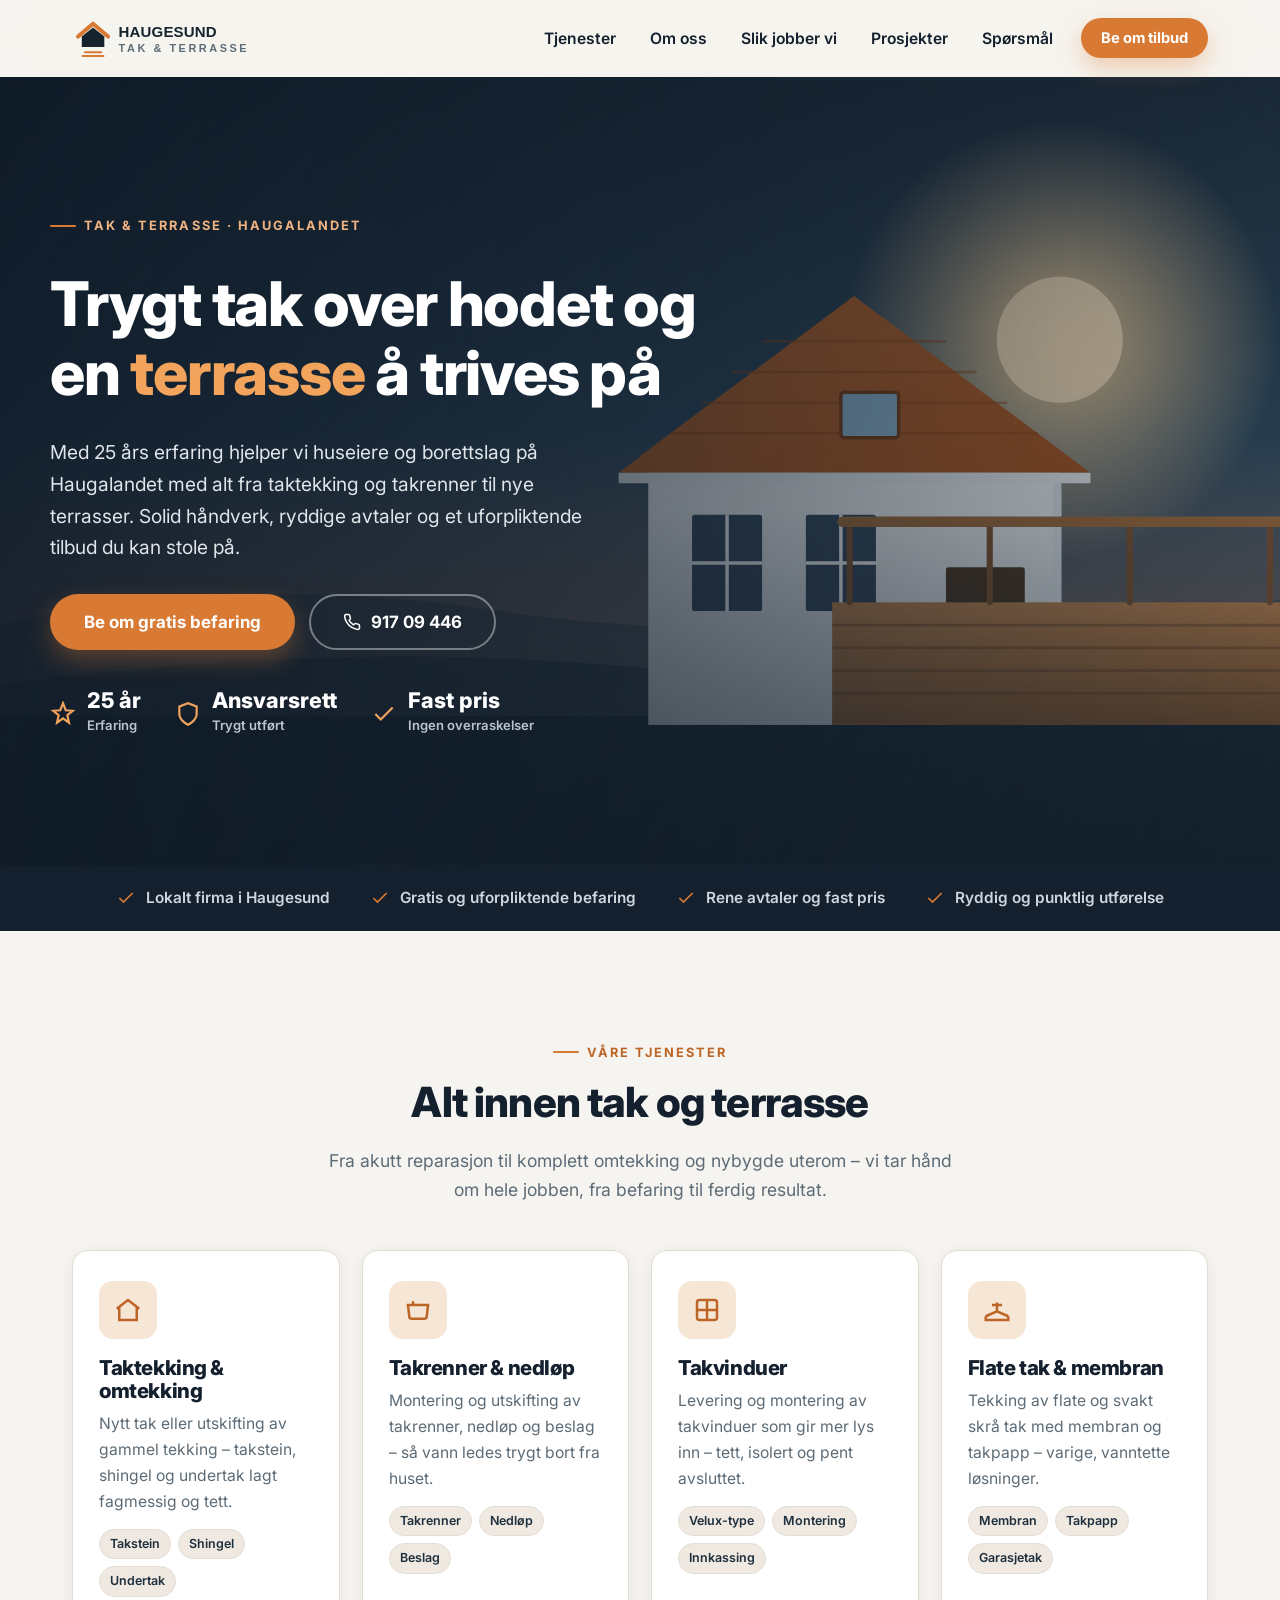
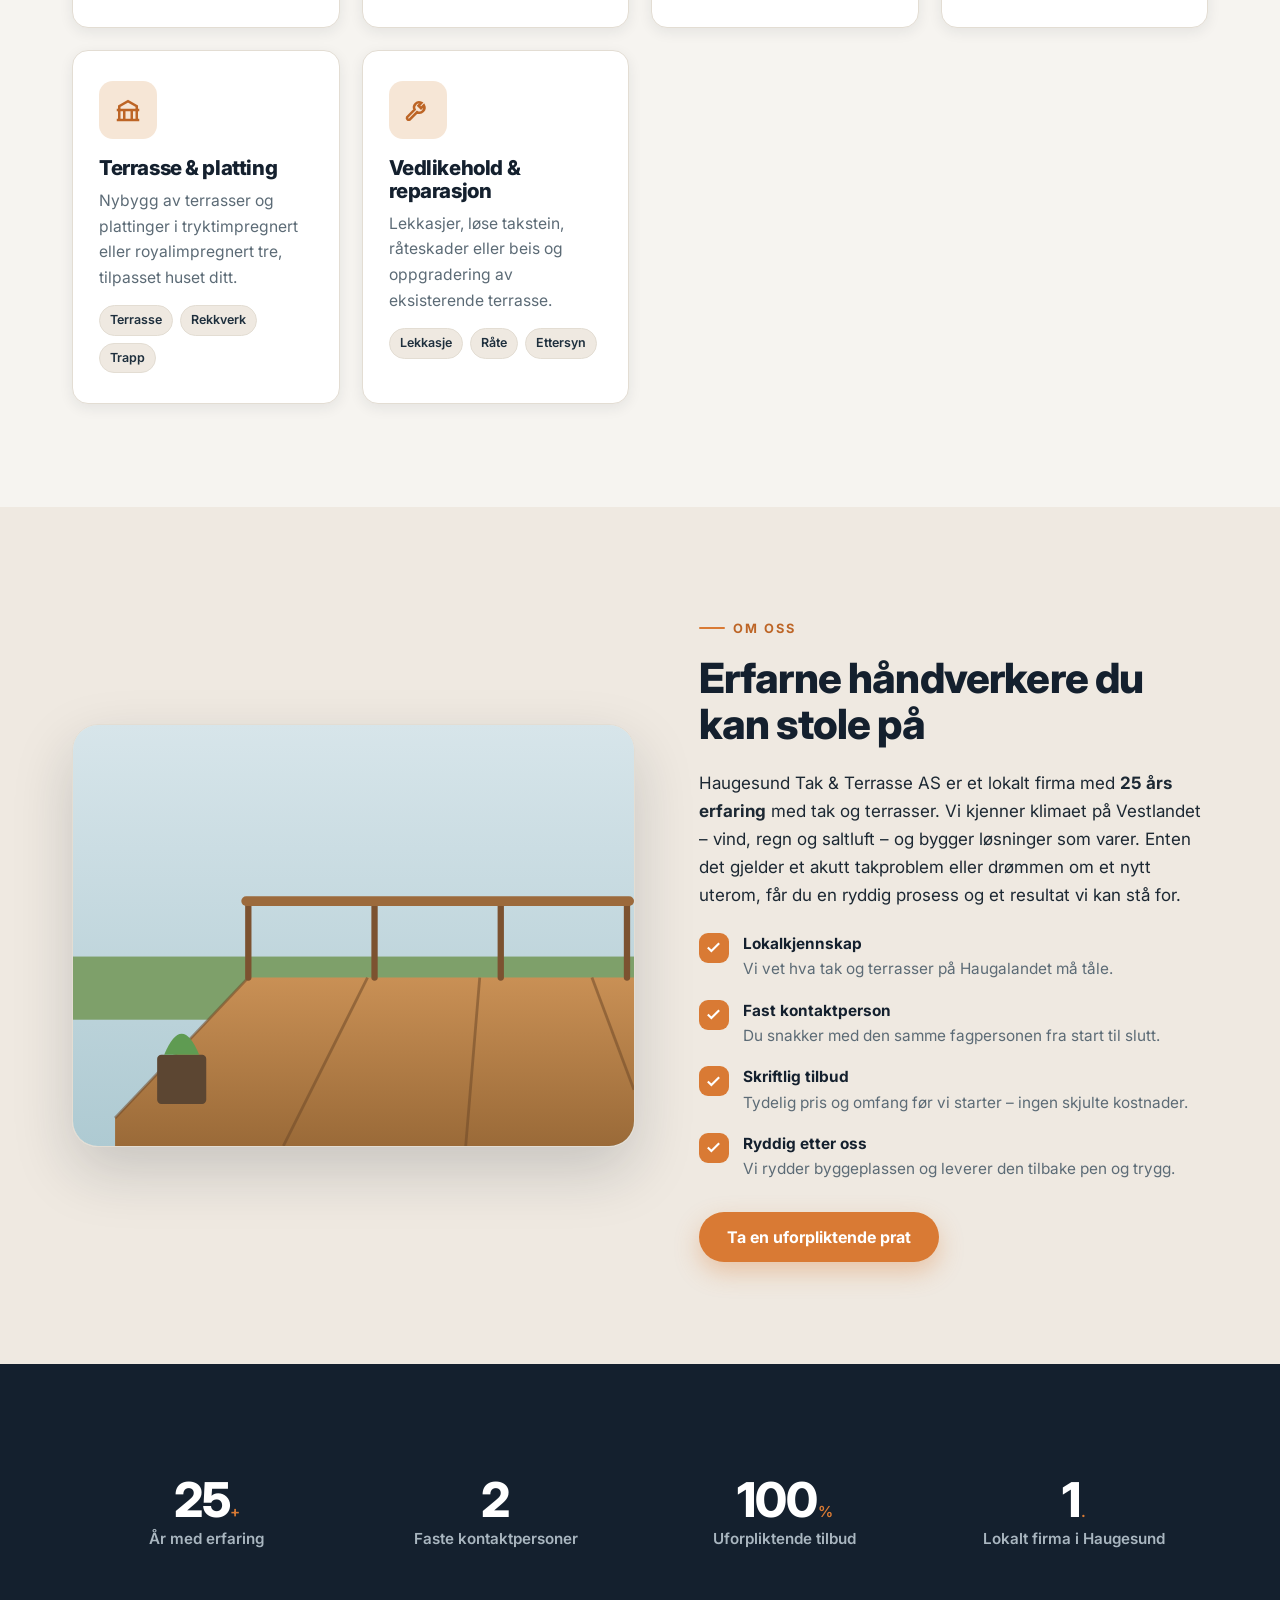
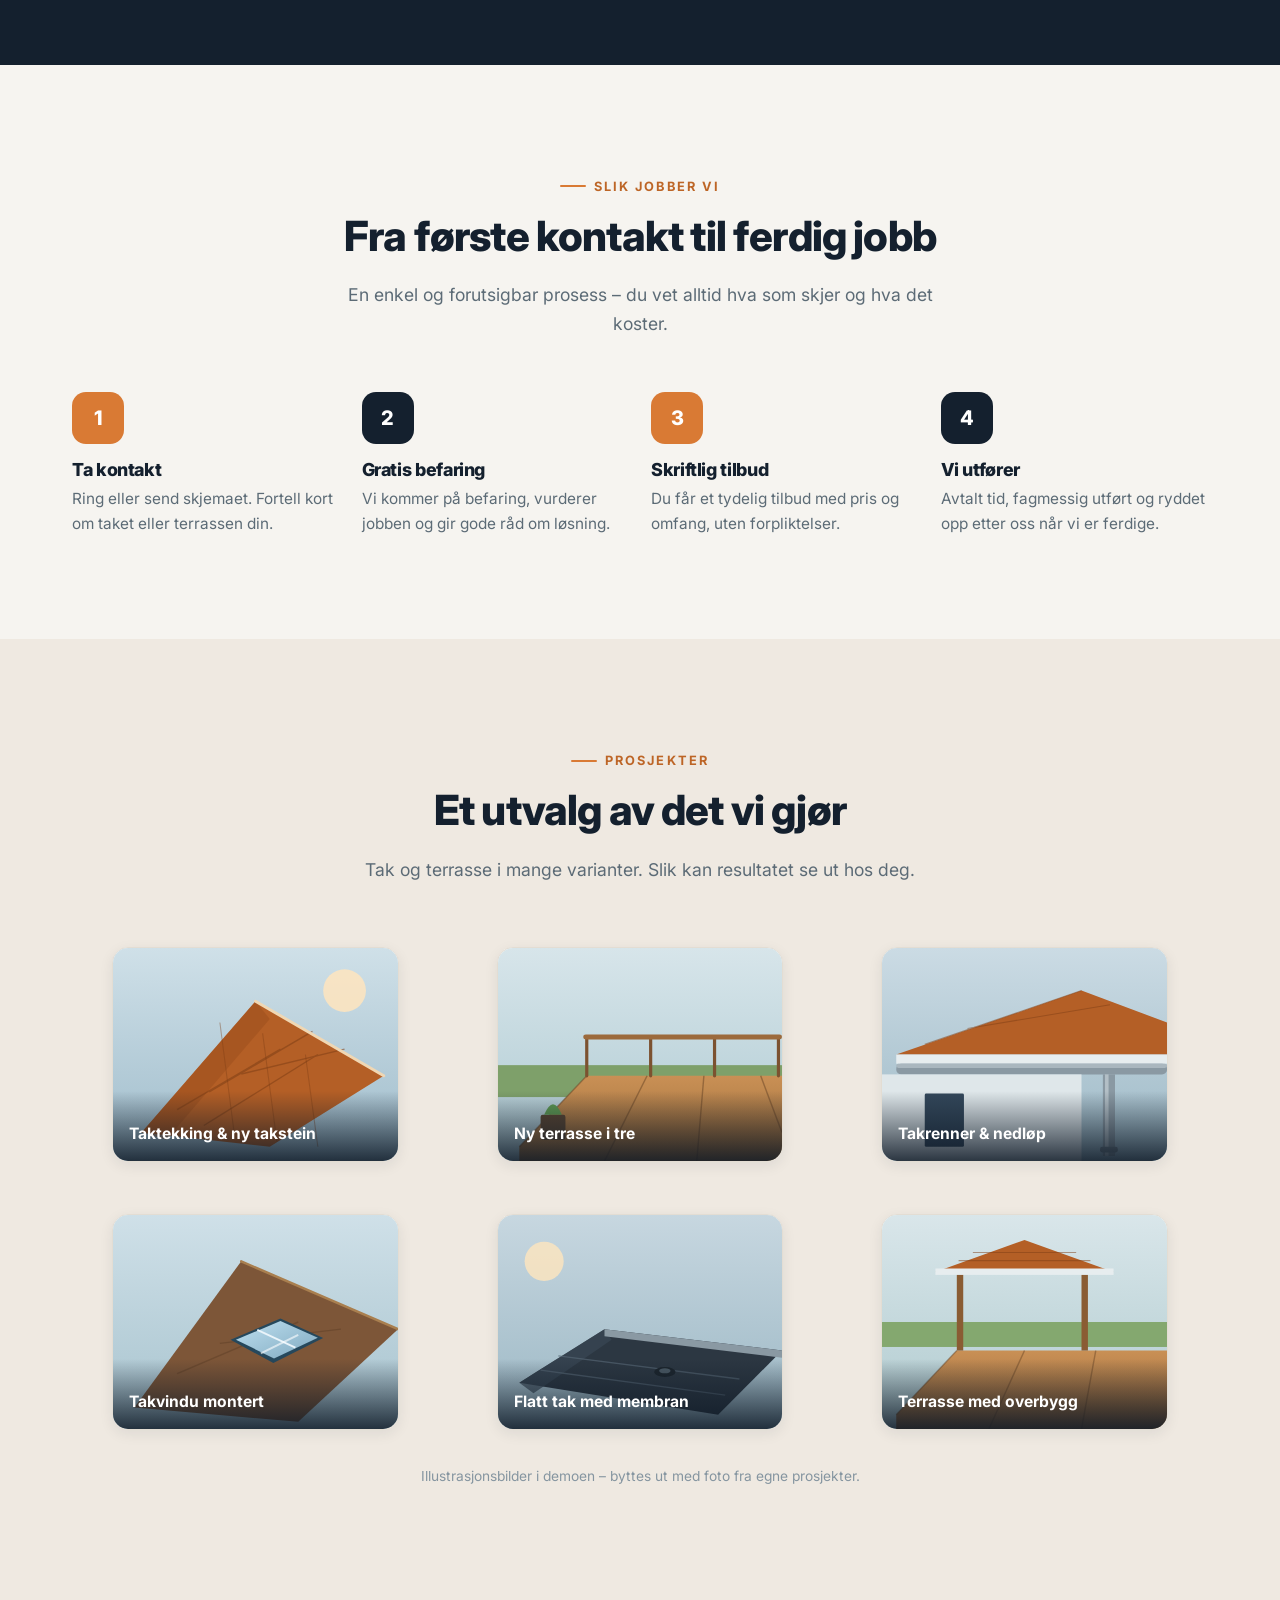
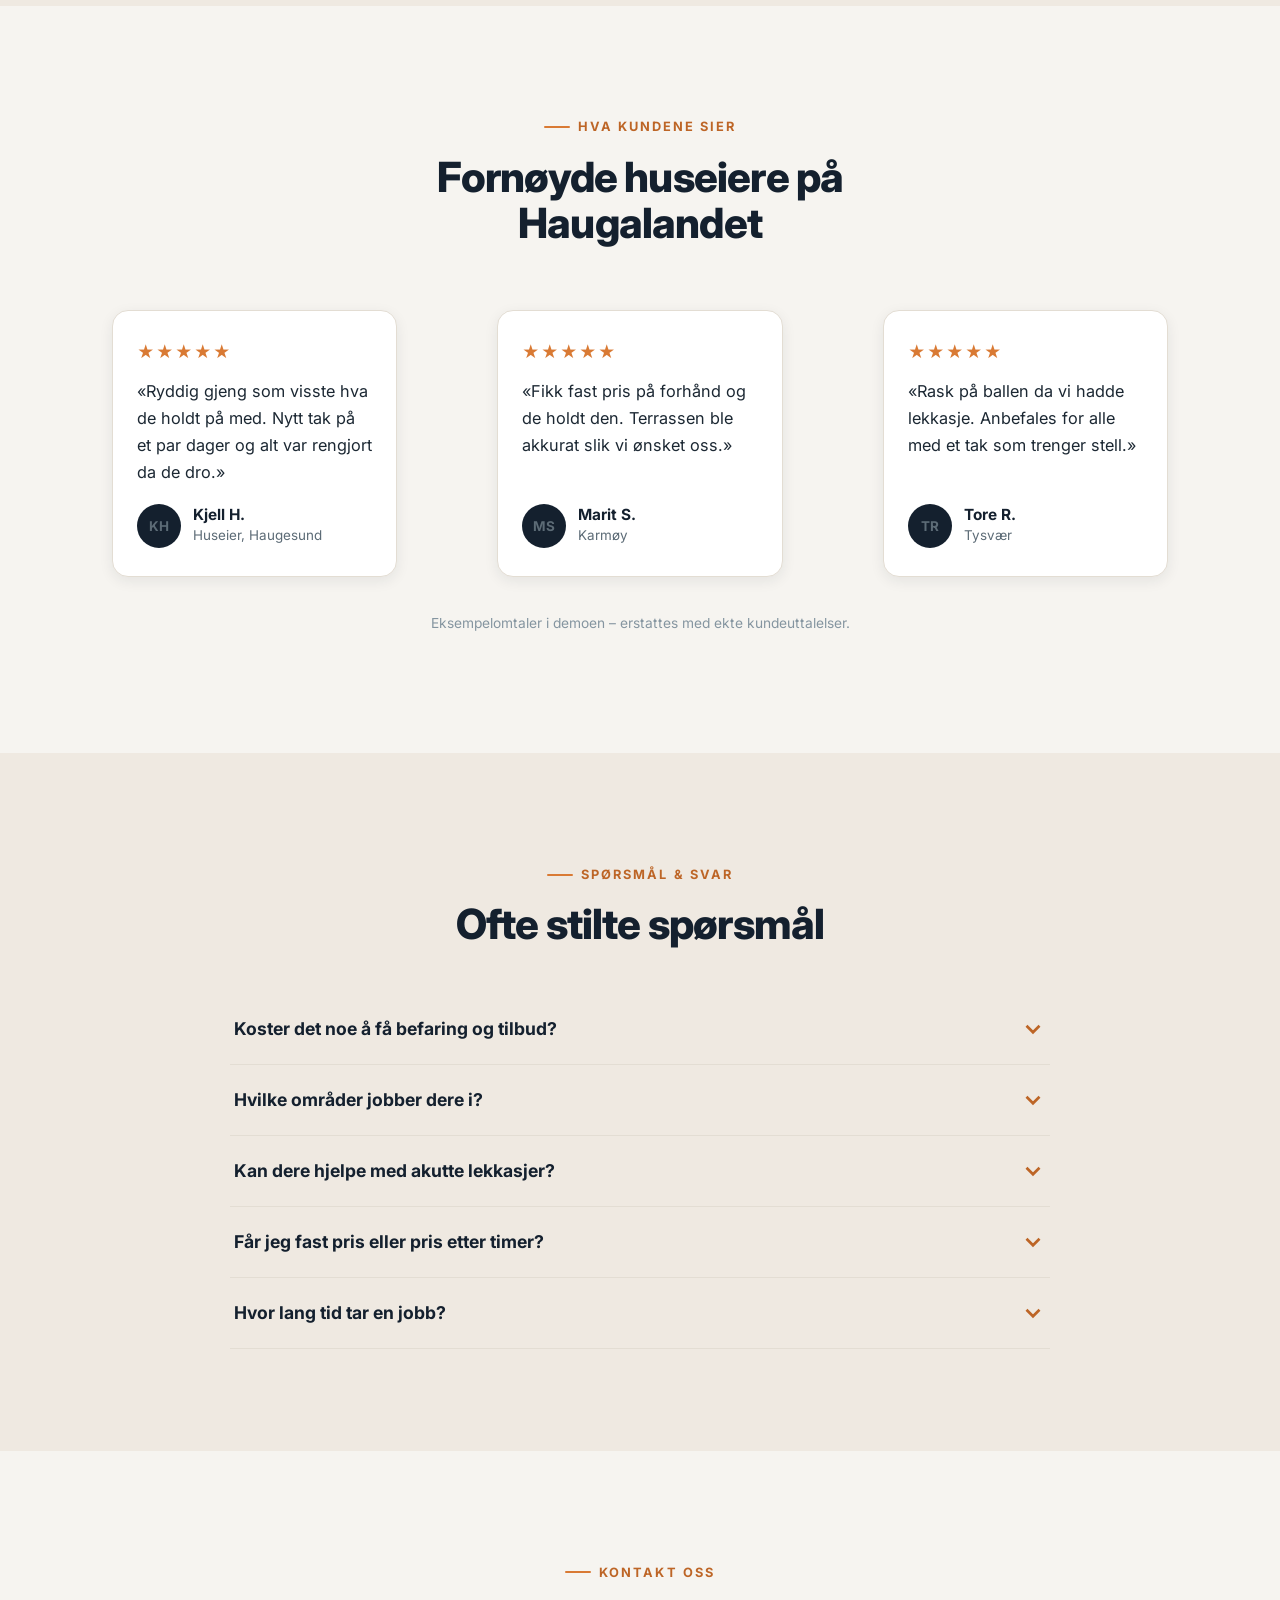
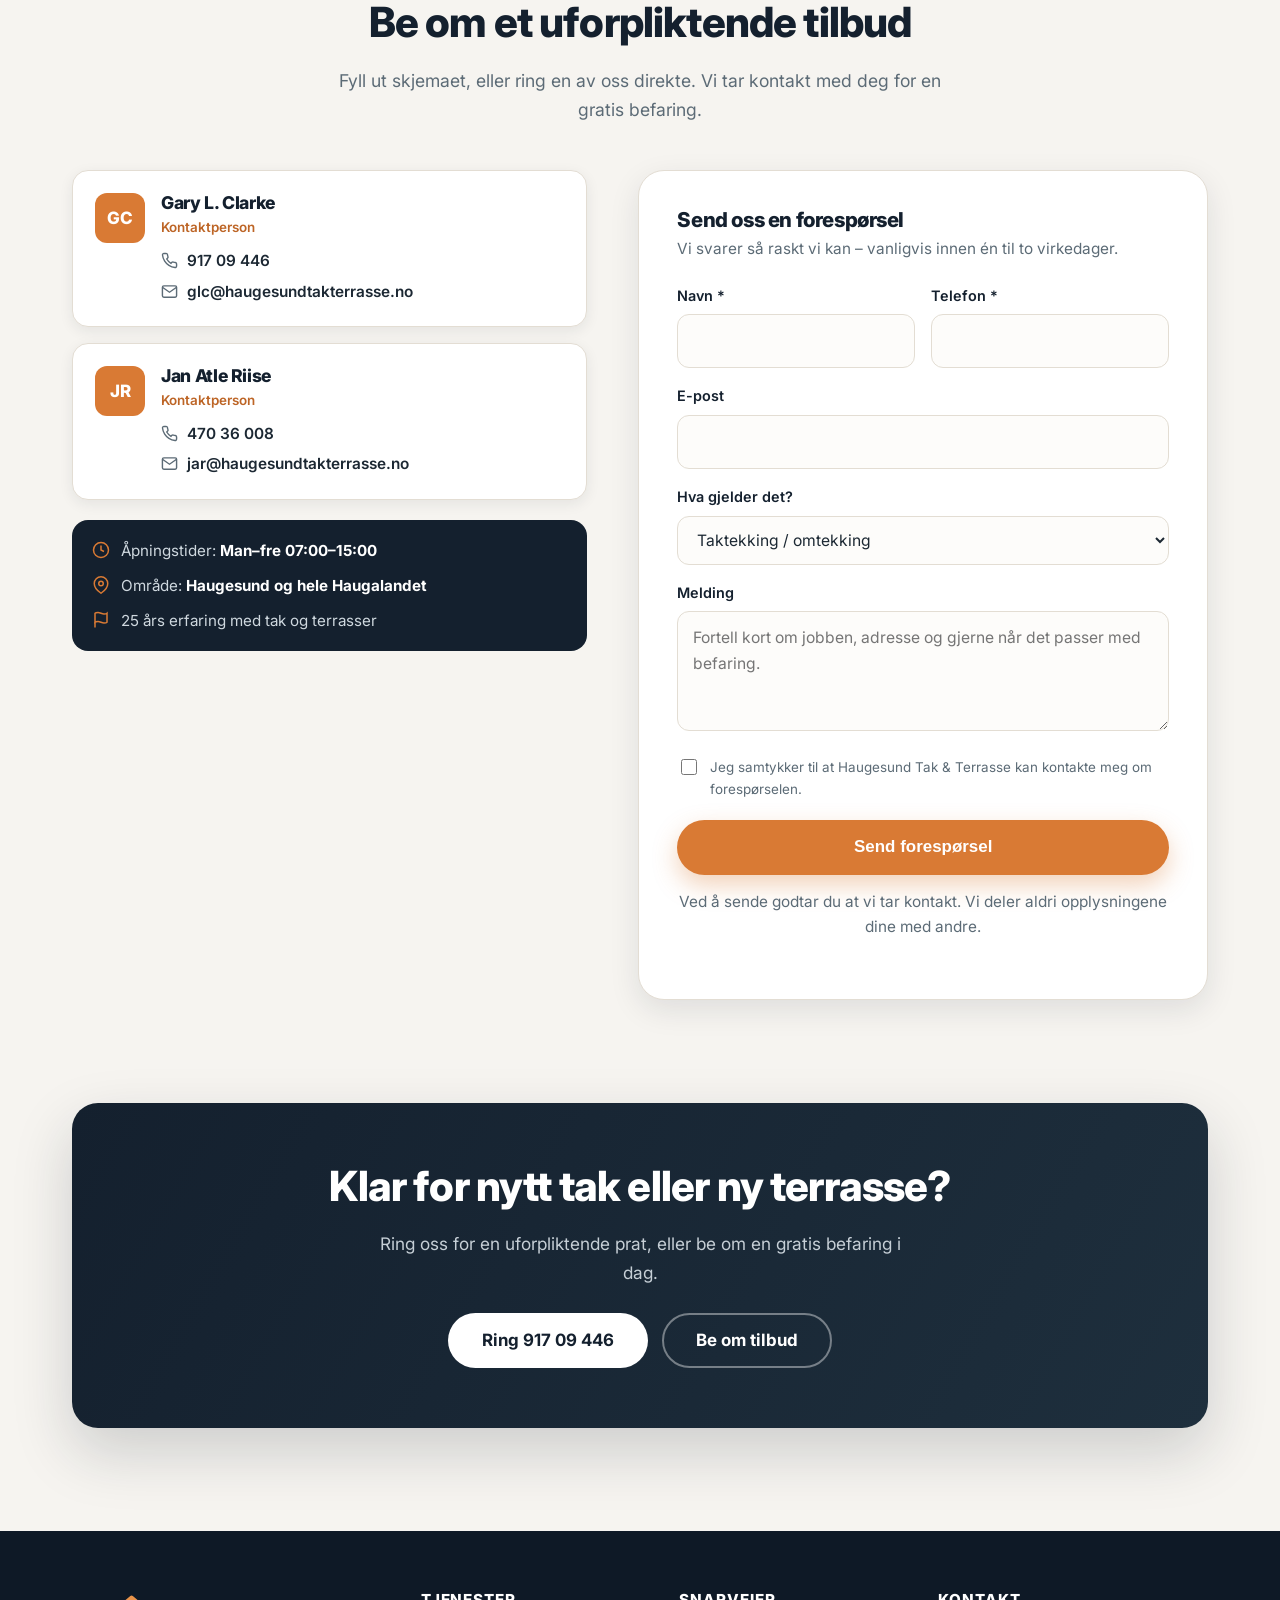
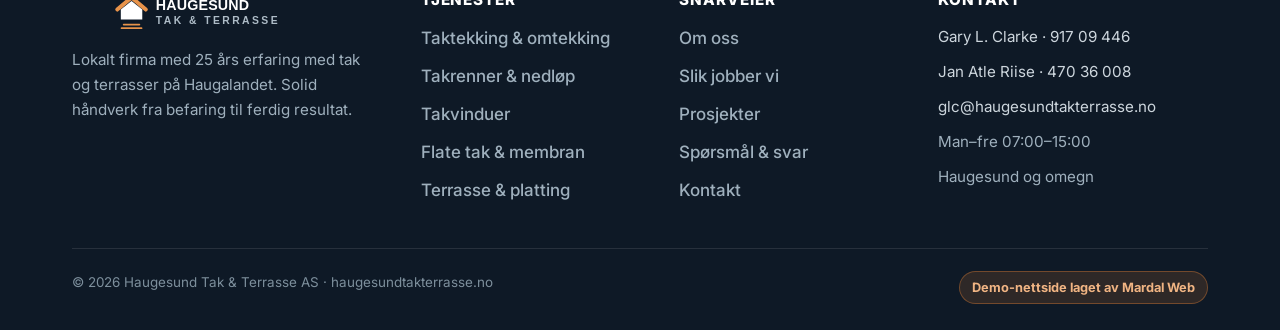
==== haugesund-tak-terrasse/index.html @ b128143c "Legg til demo-nettside for Haugesund Tak & Terrasse AS Komplett, responsiv demo i egen undermappe (h" ====
<!DOCTYPE html>
<html lang="nb">
<head>
  <meta charset="UTF-8">
  <meta name="viewport" content="width=device-width, initial-scale=1.0">
  <title>Haugesund Tak &amp; Terrasse AS – Taktekking, takrenner og terrasse på Haugalandet</title>
  <meta name="description" content="Haugesund Tak & Terrasse AS – 25 års erfaring med tak og terrasser. Vi utfører taktekking, omtekking, takrenner, takvinduer, flate tak og terrassebygging i Haugesund og omegn. Be om et uforpliktende tilbud.">
  <meta name="keywords" content="tak, taktekking, omtekking, takrenner, takvindu, flatt tak, membran, terrasse, platting, terrassebygging, rekkverk, overbygg, takarbeid, Haugesund, Haugalandet, Karmøy, Tysvær, Sveio">
  <meta name="author" content="Haugesund Tak & Terrasse AS">
  <meta name="robots" content="index, follow">
  <meta name="theme-color" content="#14202e">
  <link rel="canonical" href="https://haugesundtakterrasse.no/">

  <!-- Open Graph -->
  <meta property="og:type" content="website">
  <meta property="og:site_name" content="Haugesund Tak & Terrasse AS">
  <meta property="og:title" content="Haugesund Tak & Terrasse AS – Tak og terrasse på Haugalandet">
  <meta property="og:description" content="25 års erfaring med tak og terrasser. Taktekking, takrenner, takvinduer, flate tak og terrasse. Be om et uforpliktende tilbud i dag.">
  <meta property="og:locale" content="nb_NO">
  <meta property="og:url" content="https://haugesundtakterrasse.no/">
  <meta property="og:image" content="assets/img/og-image.svg">

  <meta name="twitter:card" content="summary_large_image">
  <meta name="twitter:title" content="Haugesund Tak & Terrasse AS">
  <meta name="twitter:description" content="25 års erfaring med tak og terrasser på Haugalandet. Be om et uforpliktende tilbud.">
  <meta name="twitter:image" content="assets/img/og-image.svg">

  <link rel="icon" type="image/svg+xml" href="assets/img/favicon.svg">
  <link rel="preload" as="image" href="assets/img/hero.svg" fetchpriority="high">

  <link rel="preconnect" href="https://fonts.googleapis.com">
  <link rel="preconnect" href="https://fonts.gstatic.com" crossorigin>
  <link rel="stylesheet" href="https://fonts.googleapis.com/css2?family=Inter:wght@400;500;600;700;800;900&display=swap">

  <link rel="stylesheet" href="css/styles.css?v=1">

  <!-- Structured data: LocalBusiness (RoofingContractor) -->
  <script type="application/ld+json">
  {
    "@context": "https://schema.org",
    "@type": "RoofingContractor",
    "name": "Haugesund Tak & Terrasse AS",
    "description": "Taktekking, omtekking, takrenner, takvinduer, flate tak og terrassebygging. 25 års erfaring med tak og terrasser på Haugalandet.",
    "url": "https://haugesundtakterrasse.no/",
    "email": "glc@haugesundtakterrasse.no",
    "telephone": "+4791709446",
    "image": "https://haugesundtakterrasse.no/assets/img/og-image.svg",
    "priceRange": "$$",
    "foundingDate": "2001",
    "slogan": "25 års erfaring med tak og terrasser",
    "address": {
      "@type": "PostalAddress",
      "addressLocality": "Haugesund",
      "addressRegion": "Rogaland",
      "addressCountry": "NO"
    },
    "areaServed": [
      { "@type": "City", "name": "Haugesund" },
      { "@type": "City", "name": "Karmøy" },
      { "@type": "City", "name": "Tysvær" },
      { "@type": "City", "name": "Sveio" },
      { "@type": "City", "name": "Vindafjord" }
    ],
    "openingHoursSpecification": [{
      "@type": "OpeningHoursSpecification",
      "dayOfWeek": ["Monday", "Tuesday", "Wednesday", "Thursday", "Friday"],
      "opens": "07:00",
      "closes": "15:00"
    }],
    "employee": [
      { "@type": "Person", "name": "Gary L. Clarke", "telephone": "+4791709446", "email": "glc@haugesundtakterrasse.no" },
      { "@type": "Person", "name": "Jan Atle Riise", "telephone": "+4747036008", "email": "jar@haugesundtakterrasse.no" }
    ]
  }
  </script>
</head>
<body>
  <a class="skip-link" href="#main">Hopp til innhold</a>

  <!-- ===================== HEADER ===================== -->
  <header class="site-header" id="top">
    <div class="container header-inner">
      <a href="#top" class="logo" aria-label="Haugesund Tak &amp; Terrasse – til forsiden">
        <img src="assets/img/logo.svg" alt="Haugesund Tak &amp; Terrasse" width="330" height="56">
      </a>

      <button class="nav-toggle" id="navToggle" aria-label="Åpne meny" aria-expanded="false" aria-controls="mainNav">
        <span></span><span></span><span></span>
      </button>

      <nav class="main-nav" id="mainNav" aria-label="Hovedmeny">
        <ul>
          <li><a href="#tjenester">Tjenester</a></li>
          <li><a href="#om-oss">Om oss</a></li>
          <li><a href="#prosess">Slik jobber vi</a></li>
          <li><a href="#prosjekter">Prosjekter</a></li>
          <li><a href="#faq">Spørsmål</a></li>
          <li><a href="#kontakt" class="btn btn-primary btn-sm">Be om tilbud</a></li>
        </ul>
      </nav>
    </div>
  </header>

  <main id="main">
    <!-- ===================== HERO ===================== -->
    <section class="hero" aria-labelledby="hero-title">
      <div class="hero-media" id="heroMedia" aria-hidden="true"></div>
      <div class="hero-overlay" aria-hidden="true"></div>
      <div class="container hero-inner">
        <div class="hero-copy">
          <p class="eyebrow">Tak &amp; terrasse · Haugalandet</p>
          <h1 id="hero-title">Trygt tak over hodet og en <span class="hl">terrasse</span> å trives på</h1>
          <p class="hero-lead">
            Med 25 års erfaring hjelper vi huseiere og borettslag på Haugalandet med alt fra
            taktekking og takrenner til nye terrasser. Solid håndverk, ryddige avtaler og et
            uforpliktende tilbud du kan stole på.
          </p>
          <div class="hero-cta">
            <a href="#kontakt" class="btn btn-primary btn-lg">Be om gratis befaring</a>
            <a href="tel:+4791709446" class="btn btn-outline-light btn-lg">
              <svg viewBox="0 0 24 24" fill="none" stroke="currentColor" stroke-width="2" aria-hidden="true"><path d="M22 16.92v3a2 2 0 0 1-2.18 2 19.79 19.79 0 0 1-8.63-3.07 19.5 19.5 0 0 1-6-6 19.79 19.79 0 0 1-3.07-8.67A2 2 0 0 1 4.11 2h3a2 2 0 0 1 2 1.72c.13.96.36 1.9.7 2.81a2 2 0 0 1-.45 2.11L8.09 9.91a16 16 0 0 0 6 6l1.27-1.27a2 2 0 0 1 2.11-.45c.9.34 1.85.57 2.81.7A2 2 0 0 1 22 16.92z"/></svg>
              917 09 446
            </a>
          </div>
          <div class="hero-badges">
            <div class="hero-badge">
              <svg viewBox="0 0 24 24" fill="none" stroke="currentColor" stroke-width="2" aria-hidden="true"><path d="M12 2l2.5 6.5L21 9l-5 4 1.5 7L12 16l-5.5 4L8 13 3 9l6.5-.5z"/></svg>
              <div><b>25 år</b><span>Erfaring</span></div>
            </div>
            <div class="hero-badge">
              <svg viewBox="0 0 24 24" fill="none" stroke="currentColor" stroke-width="2" aria-hidden="true"><path d="M12 22s8-4 8-10V5l-8-3-8 3v7c0 6 8 10 8 10z"/></svg>
              <div><b>Ansvarsrett</b><span>Trygt utført</span></div>
            </div>
            <div class="hero-badge">
              <svg viewBox="0 0 24 24" fill="none" stroke="currentColor" stroke-width="2" aria-hidden="true"><path d="M20 6L9 17l-5-5"/></svg>
              <div><b>Fast pris</b><span>Ingen overraskelser</span></div>
            </div>
          </div>
        </div>
      </div>
    </section>

    <!-- ===================== TRUST BAR ===================== -->
    <div class="trustbar">
      <div class="container">
        <span class="trust-item"><svg viewBox="0 0 24 24" fill="none" stroke="currentColor" stroke-width="2"><path d="M20 6L9 17l-5-5"/></svg> Lokalt firma i Haugesund</span>
        <span class="trust-item"><svg viewBox="0 0 24 24" fill="none" stroke="currentColor" stroke-width="2"><path d="M20 6L9 17l-5-5"/></svg> Gratis og uforpliktende befaring</span>
        <span class="trust-item"><svg viewBox="0 0 24 24" fill="none" stroke="currentColor" stroke-width="2"><path d="M20 6L9 17l-5-5"/></svg> Rene avtaler og fast pris</span>
        <span class="trust-item"><svg viewBox="0 0 24 24" fill="none" stroke="currentColor" stroke-width="2"><path d="M20 6L9 17l-5-5"/></svg> Ryddig og punktlig utførelse</span>
      </div>
    </div>

    <!-- ===================== TJENESTER ===================== -->
    <section class="section" id="tjenester">
      <div class="container">
        <div class="section-head center reveal">
          <p class="eyebrow">Våre tjenester</p>
          <h2>Alt innen tak og terrasse</h2>
          <p class="lead">Fra akutt reparasjon til komplett omtekking og nybygde uterom – vi tar hånd om hele jobben, fra befaring til ferdig resultat.</p>
        </div>

        <div class="svc-grid">
          <article class="svc-card reveal">
            <div class="svc-ico"><svg viewBox="0 0 24 24" fill="none" stroke="currentColor" stroke-width="2" aria-hidden="true"><path d="M3 11l9-7 9 7"/><path d="M5 10v10h14V10"/></svg></div>
            <h3>Taktekking &amp; omtekking</h3>
            <p>Nytt tak eller utskifting av gammel tekking – takstein, shingel og undertak lagt fagmessig og tett.</p>
            <div class="svc-tags"><span>Takstein</span><span>Shingel</span><span>Undertak</span></div>
          </article>

          <article class="svc-card reveal d1">
            <div class="svc-ico"><svg viewBox="0 0 24 24" fill="none" stroke="currentColor" stroke-width="2" aria-hidden="true"><path d="M3 8h18"/><path d="M4 8l1 9a2 2 0 0 0 2 2h10a2 2 0 0 0 2-2l1-9"/><path d="M8 8V5"/></svg></div>
            <h3>Takrenner &amp; nedløp</h3>
            <p>Montering og utskifting av takrenner, nedløp og beslag – så vann ledes trygt bort fra huset.</p>
            <div class="svc-tags"><span>Takrenner</span><span>Nedløp</span><span>Beslag</span></div>
          </article>

          <article class="svc-card reveal d2">
            <div class="svc-ico"><svg viewBox="0 0 24 24" fill="none" stroke="currentColor" stroke-width="2" aria-hidden="true"><rect x="4" y="4" width="16" height="16" rx="2"/><path d="M4 12h16M12 4v16"/></svg></div>
            <h3>Takvinduer</h3>
            <p>Levering og montering av takvinduer som gir mer lys inn – tett, isolert og pent avsluttet.</p>
            <div class="svc-tags"><span>Velux-type</span><span>Montering</span><span>Innkassing</span></div>
          </article>

          <article class="svc-card reveal">
            <div class="svc-ico"><svg viewBox="0 0 24 24" fill="none" stroke="currentColor" stroke-width="2" aria-hidden="true"><path d="M3 17l9-4 9 4"/><path d="M3 17v3h18v-3"/><path d="M12 13V6"/><path d="M8 8h8"/></svg></div>
            <h3>Flate tak &amp; membran</h3>
            <p>Tekking av flate og svakt skrå tak med membran og takpapp – varige, vanntette løsninger.</p>
            <div class="svc-tags"><span>Membran</span><span>Takpapp</span><span>Garasjetak</span></div>
          </article>

          <article class="svc-card reveal d1">
            <div class="svc-ico"><svg viewBox="0 0 24 24" fill="none" stroke="currentColor" stroke-width="2" aria-hidden="true"><path d="M3 20h18"/><path d="M5 20V9l7-4 7 4v11"/><path d="M3 12h18M9 20V12M15 20V12"/></svg></div>
            <h3>Terrasse &amp; platting</h3>
            <p>Nybygg av terrasser og plattinger i tryktimpregnert eller royalimpregnert tre, tilpasset huset ditt.</p>
            <div class="svc-tags"><span>Terrasse</span><span>Rekkverk</span><span>Trapp</span></div>
          </article>

          <article class="svc-card reveal d2">
            <div class="svc-ico"><svg viewBox="0 0 24 24" fill="none" stroke="currentColor" stroke-width="2" aria-hidden="true"><path d="M14.7 6.3a4 4 0 0 0-5.4 5.4l-6 6a1.5 1.5 0 0 0 2 2l6-6a4 4 0 0 0 5.4-5.4l-2.3 2.3-2-2z"/></svg></div>
            <h3>Vedlikehold &amp; reparasjon</h3>
            <p>Lekkasjer, løse takstein, råteskader eller beis og oppgradering av eksisterende terrasse.</p>
            <div class="svc-tags"><span>Lekkasje</span><span>Råte</span><span>Ettersyn</span></div>
          </article>
        </div>
      </div>
    </section>

    <!-- ===================== OM OSS / HVORFOR ===================== -->
    <section class="section bg-paper-2" id="om-oss">
      <div class="container split">
        <div class="split-media reveal">
          <img src="assets/img/prosjekt-terrasse.svg" alt="Nybygget terrasse med rekkverk">
        </div>
        <div class="reveal d1">
          <p class="eyebrow">Om oss</p>
          <h2>Erfarne håndverkere du kan stole på</h2>
          <p>
            Haugesund Tak &amp; Terrasse AS er et lokalt firma med <strong>25 års erfaring</strong> med tak og
            terrasser. Vi kjenner klimaet på Vestlandet – vind, regn og saltluft – og bygger løsninger
            som varer. Enten det gjelder et akutt takproblem eller drømmen om et nytt uterom, får du en
            ryddig prosess og et resultat vi kan stå for.
          </p>
          <ul class="feature-list">
            <li>
              <span class="fi"><svg viewBox="0 0 24 24" fill="none" stroke="currentColor" stroke-width="3"><path d="M20 6L9 17l-5-5"/></svg></span>
              <span><b>Lokalkjennskap</b>Vi vet hva tak og terrasser på Haugalandet må tåle.</span>
            </li>
            <li>
              <span class="fi"><svg viewBox="0 0 24 24" fill="none" stroke="currentColor" stroke-width="3"><path d="M20 6L9 17l-5-5"/></svg></span>
              <span><b>Fast kontaktperson</b>Du snakker med den samme fagpersonen fra start til slutt.</span>
            </li>
            <li>
              <span class="fi"><svg viewBox="0 0 24 24" fill="none" stroke="currentColor" stroke-width="3"><path d="M20 6L9 17l-5-5"/></svg></span>
              <span><b>Skriftlig tilbud</b>Tydelig pris og omfang før vi starter – ingen skjulte kostnader.</span>
            </li>
            <li>
              <span class="fi"><svg viewBox="0 0 24 24" fill="none" stroke="currentColor" stroke-width="3"><path d="M20 6L9 17l-5-5"/></svg></span>
              <span><b>Ryddig etter oss</b>Vi rydder byggeplassen og leverer den tilbake pen og trygg.</span>
            </li>
          </ul>
          <a href="#kontakt" class="btn btn-primary">Ta en uforpliktende prat</a>
        </div>
      </div>
    </section>

    <!-- ===================== STATS ===================== -->
    <section class="section bg-ink">
      <div class="container">
        <div class="stats">
          <div class="stat reveal"><b>25<span class="u">+</span></b><span>År med erfaring</span></div>
          <div class="stat reveal d1"><b>2</b><span>Faste kontaktpersoner</span></div>
          <div class="stat reveal d2"><b>100<span class="u">%</span></b><span>Uforpliktende tilbud</span></div>
          <div class="stat reveal d3"><b>1<span class="u">.</span></b><span>Lokalt firma i Haugesund</span></div>
        </div>
      </div>
    </section>

    <!-- ===================== PROSESS ===================== -->
    <section class="section" id="prosess">
      <div class="container">
        <div class="section-head center reveal">
          <p class="eyebrow">Slik jobber vi</p>
          <h2>Fra første kontakt til ferdig jobb</h2>
          <p class="lead">En enkel og forutsigbar prosess – du vet alltid hva som skjer og hva det koster.</p>
        </div>
        <div class="steps">
          <div class="step reveal">
            <div class="step-num">1</div>
            <h3>Ta kontakt</h3>
            <p>Ring eller send skjemaet. Fortell kort om taket eller terrassen din.</p>
          </div>
          <div class="step reveal d1">
            <div class="step-num">2</div>
            <h3>Gratis befaring</h3>
            <p>Vi kommer på befaring, vurderer jobben og gir gode råd om løsning.</p>
          </div>
          <div class="step reveal d2">
            <div class="step-num">3</div>
            <h3>Skriftlig tilbud</h3>
            <p>Du får et tydelig tilbud med pris og omfang, uten forpliktelser.</p>
          </div>
          <div class="step reveal d3">
            <div class="step-num">4</div>
            <h3>Vi utfører</h3>
            <p>Avtalt tid, fagmessig utført og ryddet opp etter oss når vi er ferdige.</p>
          </div>
        </div>
      </div>
    </section>

    <!-- ===================== PROSJEKTER / GALLERI ===================== -->
    <section class="section bg-paper-2" id="prosjekter">
      <div class="container">
        <div class="section-head center reveal">
          <p class="eyebrow">Prosjekter</p>
          <h2>Et utvalg av det vi gjør</h2>
          <p class="lead">Tak og terrasse i mange varianter. Slik kan resultatet se ut hos deg.</p>
        </div>
        <div class="gallery">
          <figure class="gcard reveal"><img src="assets/img/prosjekt-taktekking.svg" alt="Taktekking med ny takstein"><figcaption>Taktekking &amp; ny takstein</figcaption></figure>
          <figure class="gcard reveal d1"><img src="assets/img/prosjekt-terrasse.svg" alt="Ny terrasse i tre med rekkverk"><figcaption>Ny terrasse i tre</figcaption></figure>
          <figure class="gcard reveal d2"><img src="assets/img/prosjekt-takrenner.svg" alt="Nye takrenner og nedløp"><figcaption>Takrenner &amp; nedløp</figcaption></figure>
          <figure class="gcard reveal"><img src="assets/img/prosjekt-takvindu.svg" alt="Montert takvindu"><figcaption>Takvindu montert</figcaption></figure>
          <figure class="gcard reveal d1"><img src="assets/img/prosjekt-flatt-tak.svg" alt="Flatt tak med membran"><figcaption>Flatt tak med membran</figcaption></figure>
          <figure class="gcard reveal d2"><img src="assets/img/prosjekt-overbygg.svg" alt="Terrasse med overbygg"><figcaption>Terrasse med overbygg</figcaption></figure>
        </div>
        <p class="gallery-note">Illustrasjonsbilder i demoen – byttes ut med foto fra egne prosjekter.</p>
      </div>
    </section>

    <!-- ===================== TESTIMONIALS ===================== -->
    <section class="section">
      <div class="container">
        <div class="section-head center reveal">
          <p class="eyebrow">Hva kundene sier</p>
          <h2>Fornøyde huseiere på Haugalandet</h2>
        </div>
        <div class="quotes">
          <figure class="quote reveal">
            <div class="stars" aria-label="5 av 5 stjerner">★★★★★</div>
            <p>«Ryddig gjeng som visste hva de holdt på med. Nytt tak på et par dager og alt var rengjort da de dro.»</p>
            <figcaption class="who"><span class="avatar">KH</span><span><b>Kjell H.</b><span>Huseier, Haugesund</span></span></figcaption>
          </figure>
          <figure class="quote reveal d1">
            <div class="stars" aria-label="5 av 5 stjerner">★★★★★</div>
            <p>«Fikk fast pris på forhånd og de holdt den. Terrassen ble akkurat slik vi ønsket oss.»</p>
            <figcaption class="who"><span class="avatar">MS</span><span><b>Marit S.</b><span>Karmøy</span></span></figcaption>
          </figure>
          <figure class="quote reveal d2">
            <div class="stars" aria-label="5 av 5 stjerner">★★★★★</div>
            <p>«Rask på ballen da vi hadde lekkasje. Anbefales for alle med et tak som trenger stell.»</p>
            <figcaption class="who"><span class="avatar">TR</span><span><b>Tore R.</b><span>Tysvær</span></span></figcaption>
          </figure>
        </div>
        <p class="gallery-note">Eksempelomtaler i demoen – erstattes med ekte kundeuttalelser.</p>
      </div>
    </section>

    <!-- ===================== FAQ ===================== -->
    <section class="section bg-paper-2" id="faq">
      <div class="container">
        <div class="section-head center reveal">
          <p class="eyebrow">Spørsmål &amp; svar</p>
          <h2>Ofte stilte spørsmål</h2>
        </div>
        <div class="faq">
          <div class="faq-item reveal">
            <button class="faq-q" aria-expanded="false"><span>Koster det noe å få befaring og tilbud?</span><svg class="chev" viewBox="0 0 24 24" fill="none" stroke="currentColor" stroke-width="2.5" aria-hidden="true"><path d="M6 9l6 6 6-6"/></svg></button>
            <div class="faq-a"><div class="faq-a-inner">Nei. Befaring og tilbud er helt gratis og uforpliktende. Du bestemmer selv om du vil gå videre.</div></div>
          </div>
          <div class="faq-item reveal">
            <button class="faq-q" aria-expanded="false"><span>Hvilke områder jobber dere i?</span><svg class="chev" viewBox="0 0 24 24" fill="none" stroke="currentColor" stroke-width="2.5" aria-hidden="true"><path d="M6 9l6 6 6-6"/></svg></button>
            <div class="faq-a"><div class="faq-a-inner">Vi holder til i Haugesund og jobber over hele Haugalandet – blant annet Karmøy, Tysvær, Sveio og Vindafjord. Ta kontakt, så finner vi ut av det.</div></div>
          </div>
          <div class="faq-item reveal">
            <button class="faq-q" aria-expanded="false"><span>Kan dere hjelpe med akutte lekkasjer?</span><svg class="chev" viewBox="0 0 24 24" fill="none" stroke="currentColor" stroke-width="2.5" aria-hidden="true"><path d="M6 9l6 6 6-6"/></svg></button>
            <div class="faq-a"><div class="faq-a-inner">Ja. Ta kontakt så raskt som mulig på telefon, så prioriterer vi å få stoppet skaden før den utvikler seg.</div></div>
          </div>
          <div class="faq-item reveal">
            <button class="faq-q" aria-expanded="false"><span>Får jeg fast pris eller pris etter timer?</span><svg class="chev" viewBox="0 0 24 24" fill="none" stroke="currentColor" stroke-width="2.5" aria-hidden="true"><path d="M6 9l6 6 6-6"/></svg></button>
            <div class="faq-a"><div class="faq-a-inner">For de fleste jobber gir vi fast pris etter befaring, slik at du vet nøyaktig hva det koster. For mindre reparasjoner kan vi avtale pris etter medgått tid.</div></div>
          </div>
          <div class="faq-item reveal">
            <button class="faq-q" aria-expanded="false"><span>Hvor lang tid tar en jobb?</span><svg class="chev" viewBox="0 0 24 24" fill="none" stroke="currentColor" stroke-width="2.5" aria-hidden="true"><path d="M6 9l6 6 6-6"/></svg></button>
            <div class="faq-a"><div class="faq-a-inner">Det varierer med omfanget. En terrasse eller et takskifte tar gjerne noen dager, mens reparasjoner ofte gjøres på en dag. Du får et tidsanslag sammen med tilbudet.</div></div>
          </div>
        </div>
      </div>
    </section>

    <!-- ===================== KONTAKT ===================== -->
    <section class="section" id="kontakt">
      <div class="container">
        <div class="section-head center reveal">
          <p class="eyebrow">Kontakt oss</p>
          <h2>Be om et uforpliktende tilbud</h2>
          <p class="lead">Fyll ut skjemaet, eller ring en av oss direkte. Vi tar kontakt med deg for en gratis befaring.</p>
        </div>

        <div class="contact-grid">
          <div class="reveal">
            <div class="contact-cards">
              <div class="cperson">
                <span class="ava">GC</span>
                <div>
                  <h3>Gary L. Clarke</h3>
                  <p class="role">Kontaktperson</p>
                  <div class="lines">
                    <a href="tel:+4791709446"><svg viewBox="0 0 24 24" fill="none" stroke="currentColor" stroke-width="2"><path d="M22 16.92v3a2 2 0 0 1-2.18 2 19.79 19.79 0 0 1-8.63-3.07 19.5 19.5 0 0 1-6-6 19.79 19.79 0 0 1-3.07-8.67A2 2 0 0 1 4.11 2h3a2 2 0 0 1 2 1.72c.13.96.36 1.9.7 2.81a2 2 0 0 1-.45 2.11L8.09 9.91a16 16 0 0 0 6 6l1.27-1.27a2 2 0 0 1 2.11-.45c.9.34 1.85.57 2.81.7A2 2 0 0 1 22 16.92z"/></svg>917 09 446</a>
                    <a href="mailto:glc@haugesundtakterrasse.no"><svg viewBox="0 0 24 24" fill="none" stroke="currentColor" stroke-width="2"><rect x="2" y="4" width="20" height="16" rx="2"/><path d="M22 6l-10 7L2 6"/></svg>glc@haugesundtakterrasse.no</a>
                  </div>
                </div>
              </div>

              <div class="cperson">
                <span class="ava">JR</span>
                <div>
                  <h3>Jan Atle Riise</h3>
                  <p class="role">Kontaktperson</p>
                  <div class="lines">
                    <a href="tel:+4747036008"><svg viewBox="0 0 24 24" fill="none" stroke="currentColor" stroke-width="2"><path d="M22 16.92v3a2 2 0 0 1-2.18 2 19.79 19.79 0 0 1-8.63-3.07 19.5 19.5 0 0 1-6-6 19.79 19.79 0 0 1-3.07-8.67A2 2 0 0 1 4.11 2h3a2 2 0 0 1 2 1.72c.13.96.36 1.9.7 2.81a2 2 0 0 1-.45 2.11L8.09 9.91a16 16 0 0 0 6 6l1.27-1.27a2 2 0 0 1 2.11-.45c.9.34 1.85.57 2.81.7A2 2 0 0 1 22 16.92z"/></svg>470 36 008</a>
                    <a href="mailto:jar@haugesundtakterrasse.no"><svg viewBox="0 0 24 24" fill="none" stroke="currentColor" stroke-width="2"><rect x="2" y="4" width="20" height="16" rx="2"/><path d="M22 6l-10 7L2 6"/></svg>jar@haugesundtakterrasse.no</a>
                  </div>
                </div>
              </div>

              <div class="cmeta">
                <div><svg viewBox="0 0 24 24" fill="none" stroke="currentColor" stroke-width="2"><circle cx="12" cy="12" r="10"/><path d="M12 6v6l4 2"/></svg><span>Åpningstider: <b>Man–fre 07:00–15:00</b></span></div>
                <div><svg viewBox="0 0 24 24" fill="none" stroke="currentColor" stroke-width="2"><path d="M21 10c0 7-9 13-9 13s-9-6-9-13a9 9 0 0 1 18 0z"/><circle cx="12" cy="10" r="3"/></svg><span>Område: <b>Haugesund og hele Haugalandet</b></span></div>
                <div><svg viewBox="0 0 24 24" fill="none" stroke="currentColor" stroke-width="2"><path d="M4 15s1-1 4-1 5 2 8 2 4-1 4-1V3s-1 1-4 1-5-2-8-2-4 1-4 1z"/><line x1="4" y1="22" x2="4" y2="15"/></svg><span>25 års erfaring med tak og terrasser</span></div>
              </div>
            </div>
          </div>

          <div class="reveal d1">
            <form class="form-card" id="contactForm" action="https://formspree.io/f/your-form-id" method="POST" novalidate>
              <h3>Send oss en forespørsel</h3>
              <p>Vi svarer så raskt vi kan – vanligvis innen én til to virkedager.</p>

              <div class="form-status" id="formStatus" role="status" aria-live="polite"></div>

              <div class="field-row">
                <div class="field">
                  <label for="navn">Navn *</label>
                  <input type="text" id="navn" name="navn" autocomplete="name" required>
                </div>
                <div class="field">
                  <label for="telefon">Telefon *</label>
                  <input type="tel" id="telefon" name="telefon" autocomplete="tel" required>
                </div>
              </div>

              <div class="field">
                <label for="epost">E-post</label>
                <input type="email" id="epost" name="epost" autocomplete="email">
              </div>

              <div class="field">
                <label for="tjeneste">Hva gjelder det?</label>
                <select id="tjeneste" name="tjeneste">
                  <option value="Taktekking / omtekking">Taktekking / omtekking</option>
                  <option value="Takrenner / nedløp">Takrenner / nedløp</option>
                  <option value="Takvindu">Takvindu</option>
                  <option value="Flatt tak / membran">Flatt tak / membran</option>
                  <option value="Terrasse / platting">Terrasse / platting</option>
                  <option value="Reparasjon / lekkasje">Reparasjon / lekkasje</option>
                  <option value="Annet">Annet</option>
                </select>
              </div>

              <div class="field">
                <label for="melding">Melding</label>
                <textarea id="melding" name="melding" placeholder="Fortell kort om jobben, adresse og gjerne når det passer med befaring."></textarea>
              </div>

              <label class="form-consent">
                <input type="checkbox" required>
                <span>Jeg samtykker til at Haugesund Tak &amp; Terrasse kan kontakte meg om forespørselen.</span>
              </label>

              <button type="submit" class="btn btn-primary btn-lg" style="width:100%">Send forespørsel</button>
              <p class="form-note">Ved å sende godtar du at vi tar kontakt. Vi deler aldri opplysningene dine med andre.</p>
            </form>
          </div>
        </div>
      </div>
    </section>

    <!-- ===================== CTA BAND ===================== -->
    <section class="section" style="padding-top:0">
      <div class="container">
        <div class="cta-band reveal">
          <h2>Klar for nytt tak eller ny terrasse?</h2>
          <p>Ring oss for en uforpliktende prat, eller be om en gratis befaring i dag.</p>
          <div class="hero-cta">
            <a href="tel:+4791709446" class="btn btn-white btn-lg">Ring 917 09 446</a>
            <a href="#kontakt" class="btn btn-outline-light btn-lg">Be om tilbud</a>
          </div>
        </div>
      </div>
    </section>
  </main>

  <!-- ===================== FOOTER ===================== -->
  <footer class="site-footer">
    <div class="container">
      <div class="footer-grid">
        <div class="footer-about">
          <img src="assets/img/logo-white.svg" alt="Haugesund Tak &amp; Terrasse" width="330" height="56">
          <p>Lokalt firma med 25 års erfaring med tak og terrasser på Haugalandet. Solid håndverk fra befaring til ferdig resultat.</p>
        </div>
        <div>
          <h4>Tjenester</h4>
          <ul class="footer-links">
            <li><a href="#tjenester">Taktekking &amp; omtekking</a></li>
            <li><a href="#tjenester">Takrenner &amp; nedløp</a></li>
            <li><a href="#tjenester">Takvinduer</a></li>
            <li><a href="#tjenester">Flate tak &amp; membran</a></li>
            <li><a href="#tjenester">Terrasse &amp; platting</a></li>
          </ul>
        </div>
        <div>
          <h4>Snarveier</h4>
          <ul class="footer-links">
            <li><a href="#om-oss">Om oss</a></li>
            <li><a href="#prosess">Slik jobber vi</a></li>
            <li><a href="#prosjekter">Prosjekter</a></li>
            <li><a href="#faq">Spørsmål &amp; svar</a></li>
            <li><a href="#kontakt">Kontakt</a></li>
          </ul>
        </div>
        <div>
          <h4>Kontakt</h4>
          <div class="footer-contact">
            <a href="tel:+4791709446">Gary L. Clarke · 917 09 446</a>
            <a href="tel:+4747036008">Jan Atle Riise · 470 36 008</a>
            <a href="mailto:glc@haugesundtakterrasse.no">glc@haugesundtakterrasse.no</a>
            <span>Man–fre 07:00–15:00</span>
            <span>Haugesund og omegn</span>
          </div>
        </div>
      </div>
      <div class="footer-bottom">
        <span>© <span id="year">2026</span> Haugesund Tak &amp; Terrasse AS · haugesundtakterrasse.no</span>
        <span class="demo-ribbon">Demo-nettside laget av Mardal Web</span>
      </div>
    </div>
  </footer>

  <script src="js/main.js"></script>
</body>
</html>
---- haugesund-tak-terrasse/css/styles.css ----
/* ============================================================
   Haugesund Tak & Terrasse AS – demo
   Palett: skifer (mørk) + kobber (aksent) + varm off-white
   ============================================================ */

:root {
  --ink:        #14202e;
  --ink-2:      #0e1926;
  --slate:      #1e2f3d;
  --slate-2:    #2a3d4d;
  --copper:     #d97a34;
  --copper-dk:  #bd6526;
  --copper-lt:  #f6e6d6;
  --sky:        #2f6f8f;
  --paper:      #f6f4f0;
  --paper-2:    #efe9e1;
  --card:       #ffffff;
  --line:       #e3ddd3;
  --text:       #1c2833;
  --muted:      #5c6b76;
  --muted-2:    #8595a0;
  --white:      #ffffff;
  --ok:         #2f9e5f;

  --radius:     16px;
  --radius-sm:  10px;
  --radius-lg:  26px;
  --shadow:     0 10px 30px rgba(20,32,46,.10);
  --shadow-lg:  0 24px 60px rgba(20,32,46,.18);
  --shadow-sm:  0 4px 14px rgba(20,32,46,.08);
  --maxw:       1180px;
  --ease:       cubic-bezier(.22,.61,.36,1);
  font-synthesis: none;
}

* { box-sizing: border-box; }

html { scroll-behavior: smooth; -webkit-text-size-adjust: 100%; }

body {
  margin: 0;
  font-family: 'Inter', system-ui, -apple-system, 'Segoe UI', Roboto, sans-serif;
  color: var(--text);
  background: var(--paper);
  line-height: 1.65;
  font-size: 17px;
  -webkit-font-smoothing: antialiased;
  overflow-x: hidden;
}

h1, h2, h3, h4 { line-height: 1.12; margin: 0 0 .5em; color: var(--ink); font-weight: 800; letter-spacing: -0.02em; }
h1 { font-size: clamp(2.2rem, 5.4vw, 3.85rem); }
h2 { font-size: clamp(1.7rem, 3.6vw, 2.6rem); }
h3 { font-size: 1.28rem; }
p  { margin: 0 0 1rem; }
a  { color: var(--copper-dk); text-decoration: none; }
a:hover { text-decoration: underline; }
img, svg { max-width: 100%; display: block; }
ul { margin: 0; padding: 0; }

.container { width: 100%; max-width: var(--maxw); margin-inline: auto; padding-inline: 22px; }

.skip-link {
  position: absolute; left: -999px; top: 0; z-index: 200;
  background: var(--ink); color: #fff; padding: 12px 18px; border-radius: 0 0 10px 0;
}
.skip-link:focus { left: 0; }

:focus-visible { outline: 3px solid var(--copper); outline-offset: 3px; border-radius: 4px; }

.eyebrow {
  display: inline-flex; align-items: center; gap: 8px;
  font-size: .8rem; font-weight: 700; letter-spacing: .16em; text-transform: uppercase;
  color: var(--copper-dk);
}
.eyebrow::before { content: ""; width: 26px; height: 2px; background: var(--copper); border-radius: 2px; }

.section { padding: clamp(56px, 8vw, 104px) 0; }
.section-head { max-width: 640px; margin-bottom: 46px; }
.section-head.center { margin-inline: auto; text-align: center; }
.section-head.center .eyebrow { justify-content: center; }
.section-head p.lead { color: var(--muted); font-size: 1.1rem; margin-bottom: 0; }

.bg-paper-2 { background: var(--paper-2); }
.bg-ink { background: var(--ink); color: #d7dde3; }
.bg-ink h2, .bg-ink h3 { color: #fff; }

/* ---------------- Buttons ---------------- */
.btn {
  --bg: var(--copper); --fg: #fff;
  display: inline-flex; align-items: center; justify-content: center; gap: 10px;
  background: var(--bg); color: var(--fg);
  font-weight: 700; font-size: 1rem; line-height: 1;
  padding: 15px 26px; border-radius: 999px; border: 2px solid transparent;
  cursor: pointer; transition: transform .18s var(--ease), box-shadow .2s, background .2s, color .2s;
  text-decoration: none; white-space: nowrap;
}
.btn:hover { text-decoration: none; transform: translateY(-2px); }
.btn-primary { background: var(--copper); color: #fff; box-shadow: 0 10px 24px rgba(217,122,52,.34); }
.btn-primary:hover { background: var(--copper-dk); box-shadow: 0 14px 30px rgba(217,122,52,.42); }
.btn-ghost { background: transparent; color: var(--ink); border-color: var(--line); }
.btn-ghost:hover { border-color: var(--ink); }
.btn-white { background: #fff; color: var(--ink); }
.btn-white:hover { background: #f1eee9; }
.btn-outline-light { background: transparent; color: #fff; border-color: rgba(255,255,255,.4); }
.btn-outline-light:hover { border-color: #fff; background: rgba(255,255,255,.08); }
.btn-sm { padding: 11px 18px; font-size: .92rem; }
.btn-lg { padding: 17px 32px; font-size: 1.06rem; }
.btn svg { width: 18px; height: 18px; }

/* ---------------- Header ---------------- */
.site-header {
  position: sticky; top: 0; z-index: 100;
  background: rgba(246,244,240,.82); backdrop-filter: saturate(1.4) blur(12px);
  border-bottom: 1px solid transparent; transition: box-shadow .25s, background .25s, border-color .25s;
}
.site-header.scrolled { background: rgba(246,244,240,.95); box-shadow: var(--shadow-sm); border-color: var(--line); }
.header-inner { display: flex; align-items: center; justify-content: space-between; gap: 18px; height: 76px; }
.logo { display: inline-flex; align-items: center; }
.logo img { height: 42px; width: auto; }

.main-nav ul { display: flex; align-items: center; gap: 6px; list-style: none; }
.main-nav a:not(.btn) {
  color: var(--ink); font-weight: 600; font-size: .98rem; padding: 9px 14px; border-radius: 999px;
  transition: background .18s, color .18s;
}
.main-nav a:not(.btn):hover { background: rgba(20,32,46,.06); text-decoration: none; }
.main-nav .btn { margin-left: 8px; }

.nav-toggle {
  display: none; width: 46px; height: 46px; border: 1px solid var(--line); border-radius: 12px;
  background: #fff; cursor: pointer; padding: 0; position: relative;
}
.nav-toggle span { position: absolute; left: 12px; right: 12px; height: 2.4px; background: var(--ink); border-radius: 2px; transition: transform .25s var(--ease), opacity .2s; }
.nav-toggle span:nth-child(1) { top: 16px; }
.nav-toggle span:nth-child(2) { top: 22px; }
.nav-toggle span:nth-child(3) { top: 28px; }
.nav-toggle[aria-expanded="true"] span:nth-child(1) { transform: translateY(6px) rotate(45deg); }
.nav-toggle[aria-expanded="true"] span:nth-child(2) { opacity: 0; }
.nav-toggle[aria-expanded="true"] span:nth-child(3) { transform: translateY(-6px) rotate(-45deg); }

/* ---------------- Hero ---------------- */
.hero { position: relative; color: #fff; isolation: isolate; }
.hero-media {
  position: absolute; inset: 0; z-index: -2;
  background-image: url('../assets/img/hero.svg');
  background-size: cover; background-position: center;
}
/* Ekte foto brukes automatisk hvis filen finnes */
.hero-media.has-photo { background-image: url('../assets/img/hero-photo.jpg'); }
.hero-overlay {
  position: absolute; inset: 0; z-index: -1;
  background:
    linear-gradient(115deg, rgba(14,25,38,.92) 0%, rgba(14,25,38,.62) 46%, rgba(14,25,38,.18) 100%),
    linear-gradient(0deg, rgba(14,25,38,.55), rgba(14,25,38,0) 45%);
}
.hero-inner { padding: clamp(64px, 12vw, 130px) 0 clamp(72px, 12vw, 128px); }
.hero-copy { max-width: 660px; }
.hero .eyebrow { color: #f0b483; }
.hero .eyebrow::before { background: var(--copper); }
.hero h1 { color: #fff; margin-top: 16px; }
.hero h1 .hl { color: #f2a35c; }
.hero-lead { font-size: 1.2rem; color: #dfe5ea; max-width: 560px; margin: 18px 0 30px; }
.hero-cta { display: flex; flex-wrap: wrap; gap: 14px; }
.hero-badges { display: flex; flex-wrap: wrap; gap: 22px 34px; margin-top: 40px; }
.hero-badge { display: flex; align-items: center; gap: 11px; font-weight: 600; color: #eef2f5; font-size: .98rem; }
.hero-badge svg { width: 26px; height: 26px; color: #f2a35c; flex: none; }
.hero-badge b { display: block; font-size: 1.35rem; font-weight: 800; color: #fff; line-height: 1; }
.hero-badge span { color: #b9c4cd; font-size: .82rem; }

/* ---------------- Trust bar ---------------- */
.trustbar { background: var(--ink); color: #cdd6dd; }
.trustbar .container { display: flex; flex-wrap: wrap; align-items: center; justify-content: center; gap: 16px 40px; padding-block: 20px; }
.trust-item { display: inline-flex; align-items: center; gap: 10px; font-weight: 600; font-size: .96rem; }
.trust-item svg { width: 20px; height: 20px; color: var(--copper); }

/* ---------------- Services ---------------- */
.svc-grid { display: grid; grid-template-columns: repeat(auto-fit, minmax(260px, 1fr)); gap: 22px; }
.svc-card {
  background: var(--card); border: 1px solid var(--line); border-radius: var(--radius);
  padding: 30px 26px; box-shadow: var(--shadow-sm);
  transition: transform .22s var(--ease), box-shadow .22s, border-color .22s;
}
.svc-card:hover { transform: translateY(-6px); box-shadow: var(--shadow-lg); border-color: #d8cebf; }
.svc-ico {
  width: 58px; height: 58px; border-radius: 14px; display: grid; place-items: center;
  background: var(--copper-lt); color: var(--copper-dk); margin-bottom: 18px;
}
.svc-ico svg { width: 30px; height: 30px; }
.svc-card h3 { margin-bottom: 8px; }
.svc-card p { color: var(--muted); font-size: .98rem; margin-bottom: 14px; }
.svc-tags { display: flex; flex-wrap: wrap; gap: 7px; }
.svc-tags span { font-size: .78rem; font-weight: 600; color: var(--slate); background: var(--paper-2); border: 1px solid var(--line); padding: 4px 10px; border-radius: 999px; }

/* Two-column feature split */
.split { display: grid; grid-template-columns: 1.05fr .95fr; gap: clamp(30px, 5vw, 68px); align-items: center; }
.split.reverse .split-media { order: 2; }
.split-media { border-radius: var(--radius-lg); overflow: hidden; box-shadow: var(--shadow-lg); border: 1px solid var(--line); }
.split-media img { width: 100%; height: 100%; object-fit: cover; aspect-ratio: 4/3; }
.feature-list { list-style: none; display: grid; gap: 16px; margin: 22px 0 30px; }
.feature-list li { display: flex; gap: 14px; align-items: flex-start; }
.feature-list .fi {
  flex: none; width: 30px; height: 30px; border-radius: 9px; display: grid; place-items: center;
  background: var(--copper); color: #fff; margin-top: 2px;
}
.feature-list .fi svg { width: 17px; height: 17px; }
.feature-list b { display: block; color: var(--ink); }
.feature-list span { color: var(--muted); font-size: .96rem; }

/* ---------------- Stats ---------------- */
.stats { display: grid; grid-template-columns: repeat(4, 1fr); gap: 20px; }
.stat { text-align: center; padding: 10px; }
.stat b { display: block; font-size: clamp(2.1rem, 5vw, 3rem); font-weight: 800; color: #fff; line-height: 1; letter-spacing: -.02em; }
.stat b .u { color: var(--copper); }
.stat span { color: #a9b6c0; font-weight: 600; font-size: .95rem; }

/* ---------------- Process ---------------- */
.steps { display: grid; grid-template-columns: repeat(4, 1fr); gap: 22px; counter-reset: step; }
.step { position: relative; padding-top: 8px; }
.step-num {
  width: 52px; height: 52px; border-radius: 14px; background: var(--ink); color: #fff;
  display: grid; place-items: center; font-weight: 800; font-size: 1.25rem; margin-bottom: 16px;
}
.step:nth-child(odd) .step-num { background: var(--copper); }
.step h3 { font-size: 1.12rem; margin-bottom: 6px; }
.step p { color: var(--muted); font-size: .96rem; margin: 0; }

/* ---------------- Gallery ---------------- */
.gallery { display: grid; grid-template-columns: repeat(3, 1fr); gap: 18px; }
.gcard {
  position: relative; border-radius: var(--radius); overflow: hidden; box-shadow: var(--shadow-sm);
  border: 1px solid var(--line); background: #fff;
}
.gcard img { width: 100%; height: 100%; object-fit: cover; aspect-ratio: 4/3; transition: transform .4s var(--ease); }
.gcard:hover img { transform: scale(1.05); }
.gcard figcaption {
  position: absolute; left: 0; right: 0; bottom: 0; padding: 30px 16px 14px;
  background: linear-gradient(0deg, rgba(14,25,38,.86), rgba(14,25,38,0));
  color: #fff; font-weight: 700; font-size: .98rem;
}
.gallery-note { margin-top: 18px; font-size: .86rem; color: var(--muted-2); text-align: center; }

/* ---------------- Testimonials ---------------- */
.quotes { display: grid; grid-template-columns: repeat(3, 1fr); gap: 20px; }
.quote {
  background: var(--card); border: 1px solid var(--line); border-radius: var(--radius);
  padding: 28px 24px; box-shadow: var(--shadow-sm); display: flex; flex-direction: column;
}
.stars { color: var(--copper); letter-spacing: 2px; margin-bottom: 12px; font-size: 1.05rem; }
.quote p { font-size: 1.02rem; color: var(--text); margin-bottom: 18px; }
.quote .who { margin-top: auto; display: flex; align-items: center; gap: 12px; }
.avatar { width: 44px; height: 44px; border-radius: 50%; background: var(--ink); color: #fff; display: grid; place-items: center; font-weight: 700; }
.quote .who b { color: var(--ink); font-size: .96rem; display: block; line-height: 1.2; }
.quote .who span { color: var(--muted); font-size: .84rem; }

/* ---------------- FAQ ---------------- */
.faq { max-width: 820px; margin-inline: auto; }
.faq-item { border-bottom: 1px solid var(--line); }
.faq-q {
  width: 100%; text-align: left; background: none; border: 0; cursor: pointer;
  display: flex; justify-content: space-between; align-items: center; gap: 18px;
  padding: 22px 4px; font-size: 1.1rem; font-weight: 700; color: var(--ink); font-family: inherit;
}
.faq-q .chev { flex: none; width: 26px; height: 26px; transition: transform .25s var(--ease); color: var(--copper-dk); }
.faq-item.open .faq-q .chev { transform: rotate(180deg); }
.faq-a { max-height: 0; overflow: hidden; transition: max-height .3s var(--ease); }
.faq-a-inner { padding: 0 4px 22px; color: var(--muted); }
.faq-item.open .faq-a { max-height: 320px; }

/* ---------------- Contact ---------------- */
.contact-grid { display: grid; grid-template-columns: .95fr 1.05fr; gap: clamp(28px, 4vw, 54px); }
.contact-cards { display: grid; gap: 16px; }
.cperson {
  background: var(--card); border: 1px solid var(--line); border-radius: var(--radius);
  padding: 22px 22px; box-shadow: var(--shadow-sm); display: flex; gap: 16px; align-items: flex-start;
}
.cperson .ava { width: 50px; height: 50px; border-radius: 12px; background: var(--copper); color: #fff; display: grid; place-items: center; font-weight: 800; flex: none; }
.cperson h3 { margin: 0 0 3px; font-size: 1.1rem; }
.cperson .role { color: var(--copper-dk); font-weight: 600; font-size: .84rem; margin-bottom: 10px; }
.cperson .lines { display: grid; gap: 5px; }
.cperson a, .cperson .ln { display: inline-flex; align-items: center; gap: 9px; color: var(--text); font-weight: 600; font-size: .96rem; }
.cperson a:hover { color: var(--copper-dk); text-decoration: none; }
.cperson svg { width: 17px; height: 17px; color: var(--muted); flex: none; }
.cmeta { display: grid; gap: 10px; margin-top: 4px; padding: 18px 20px; background: var(--ink); color: #cfd8df; border-radius: var(--radius); }
.cmeta div { display: flex; align-items: center; gap: 11px; font-size: .95rem; }
.cmeta svg { width: 18px; height: 18px; color: var(--copper); flex: none; }
.cmeta b { color: #fff; }

.form-card { background: var(--card); border: 1px solid var(--line); border-radius: var(--radius-lg); padding: clamp(24px, 3vw, 38px); box-shadow: var(--shadow); }
.form-card h3 { margin-bottom: 4px; }
.form-card > p { color: var(--muted); font-size: .96rem; margin-bottom: 22px; }
.field { margin-bottom: 16px; }
.field label { display: block; font-weight: 600; font-size: .9rem; margin-bottom: 7px; color: var(--ink); }
.field input, .field select, .field textarea {
  width: 100%; padding: 13px 15px; border: 1.5px solid var(--line); border-radius: 12px;
  font: inherit; font-size: .98rem; color: var(--text); background: #fdfcfa; transition: border-color .18s, box-shadow .18s;
}
.field textarea { min-height: 120px; resize: vertical; }
.field input:focus, .field select:focus, .field textarea:focus { outline: none; border-color: var(--copper); box-shadow: 0 0 0 3px rgba(217,122,52,.16); }
.field-row { display: grid; grid-template-columns: 1fr 1fr; gap: 16px; }
.form-consent { display: flex; gap: 10px; align-items: flex-start; font-size: .84rem; color: var(--muted); margin: 4px 0 20px; }
.form-consent input { margin-top: 3px; width: 16px; height: 16px; flex: none; }
.form-note { margin-top: 14px; font-size: .82rem; color: var(--muted-2); text-align: center; }
.form-status { display: none; padding: 14px 16px; border-radius: 12px; font-weight: 600; margin-bottom: 18px; }
.form-status.ok { display: block; background: #e7f6ee; color: #1c7a45; border: 1px solid #bfe6cf; }
.form-status.err { display: block; background: #fdecec; color: #b23434; border: 1px solid #f3c9c9; }

/* ---------------- CTA band ---------------- */
.cta-band { background: linear-gradient(120deg, var(--ink) 0%, var(--slate) 100%); color: #fff; border-radius: var(--radius-lg); padding: clamp(34px, 5vw, 60px); text-align: center; box-shadow: var(--shadow-lg); }
.cta-band h2 { color: #fff; }
.cta-band p { color: #c6cfd6; max-width: 560px; margin: 0 auto 26px; font-size: 1.08rem; }
.cta-band .hero-cta { justify-content: center; }

/* ---------------- Footer ---------------- */
.site-footer { background: var(--ink-2); color: #9fb0bd; padding: 60px 0 26px; }
.footer-grid { display: grid; grid-template-columns: 1.4fr 1fr 1fr 1.2fr; gap: 34px; }
.footer-grid h4 { color: #fff; font-size: .95rem; letter-spacing: .06em; text-transform: uppercase; margin-bottom: 16px; }
.site-footer img { height: 40px; margin-bottom: 16px; }
.footer-about p { font-size: .95rem; max-width: 300px; }
.footer-links { list-style: none; display: grid; gap: 10px; }
.footer-links a { color: #9fb0bd; font-weight: 500; }
.footer-links a:hover { color: #fff; text-decoration: none; }
.footer-contact { display: grid; gap: 10px; font-size: .95rem; }
.footer-contact a { color: #cdd6dd; }
.footer-bottom { border-top: 1px solid rgba(255,255,255,.1); margin-top: 44px; padding-top: 22px; display: flex; flex-wrap: wrap; gap: 10px 22px; justify-content: space-between; font-size: .84rem; color: #7d8f9c; }
.footer-bottom a { color: #9fb0bd; }

.demo-ribbon {
  display: inline-flex; align-items: center; gap: 8px; background: rgba(217,122,52,.16);
  color: #f0b483; border: 1px solid rgba(217,122,52,.4); padding: 5px 12px; border-radius: 999px;
  font-size: .8rem; font-weight: 700;
}

/* ---------------- Scroll reveal ---------------- */
.reveal { opacity: 0; transform: translateY(22px); transition: opacity .6s var(--ease), transform .6s var(--ease); }
.reveal.in { opacity: 1; transform: none; }
.reveal.d1 { transition-delay: .08s; }
.reveal.d2 { transition-delay: .16s; }
.reveal.d3 { transition-delay: .24s; }

/* ---------------- Responsive ---------------- */
@media (max-width: 960px) {
  .split, .contact-grid { grid-template-columns: 1fr; }
  .split.reverse .split-media { order: 0; }
  .stats { grid-template-columns: repeat(2, 1fr); gap: 26px; }
  .steps { grid-template-columns: repeat(2, 1fr); }
  .gallery, .quotes { grid-template-columns: repeat(2, 1fr); }
  .footer-grid { grid-template-columns: 1fr 1fr; }
}

@media (max-width: 760px) {
  .nav-toggle { display: block; }
  .main-nav {
    position: fixed; inset: 76px 0 auto 0; background: var(--paper);
    border-bottom: 1px solid var(--line); box-shadow: var(--shadow);
    max-height: 0; overflow: hidden; transition: max-height .3s var(--ease);
  }
  .main-nav.open { max-height: 460px; }
  .main-nav ul { flex-direction: column; align-items: stretch; gap: 4px; padding: 16px 18px 22px; }
  .main-nav a:not(.btn) { padding: 13px 14px; }
  .main-nav .btn { margin: 8px 0 0; }
  .hero-lead { font-size: 1.08rem; }
  .field-row { grid-template-columns: 1fr; }
}

@media (max-width: 560px) {
  .gallery, .quotes { grid-template-columns: 1fr; }
  .footer-grid { grid-template-columns: 1fr; }
  .footer-bottom { justify-content: flex-start; }
  .hero-cta .btn { flex: 1 1 auto; }
}

@media (prefers-reduced-motion: reduce) {
  html { scroll-behavior: auto; }
  * { animation: none !important; transition-duration: .01ms !important; }
  .reveal { opacity: 1; transform: none; }
}
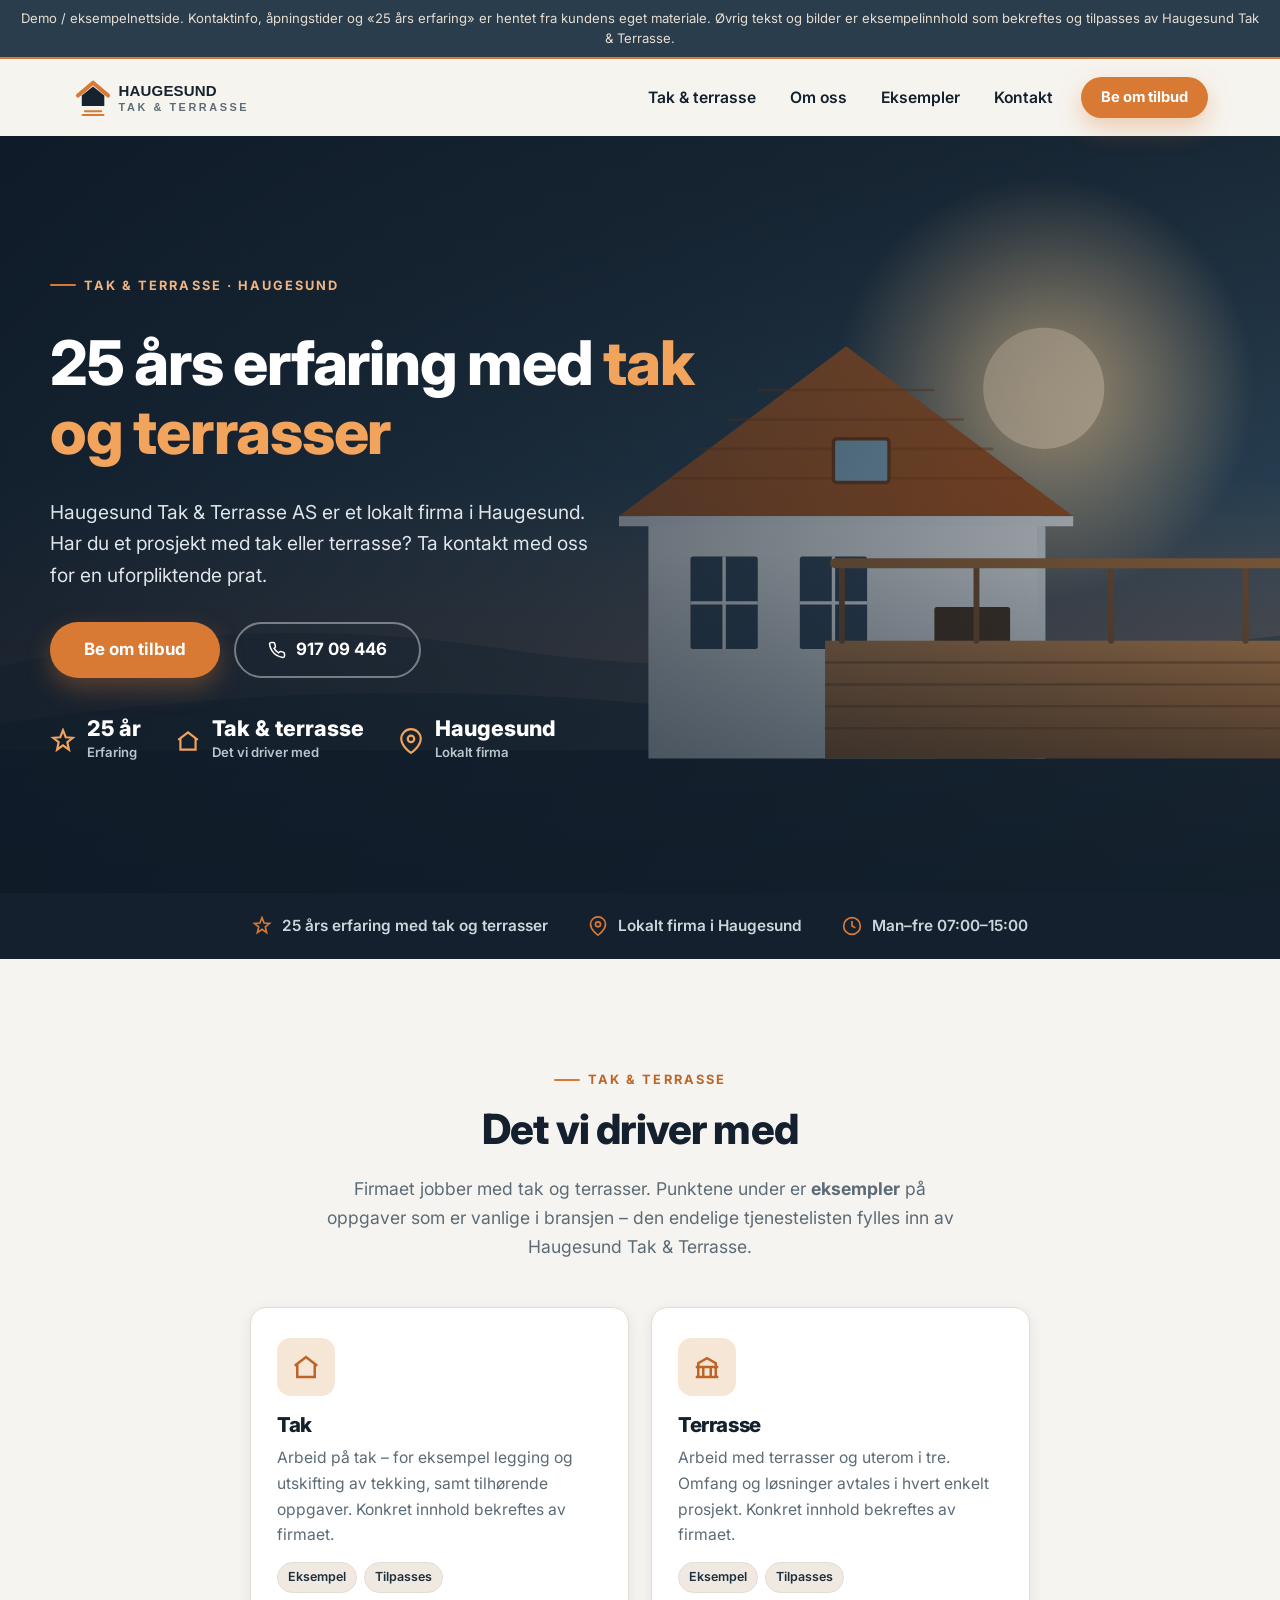
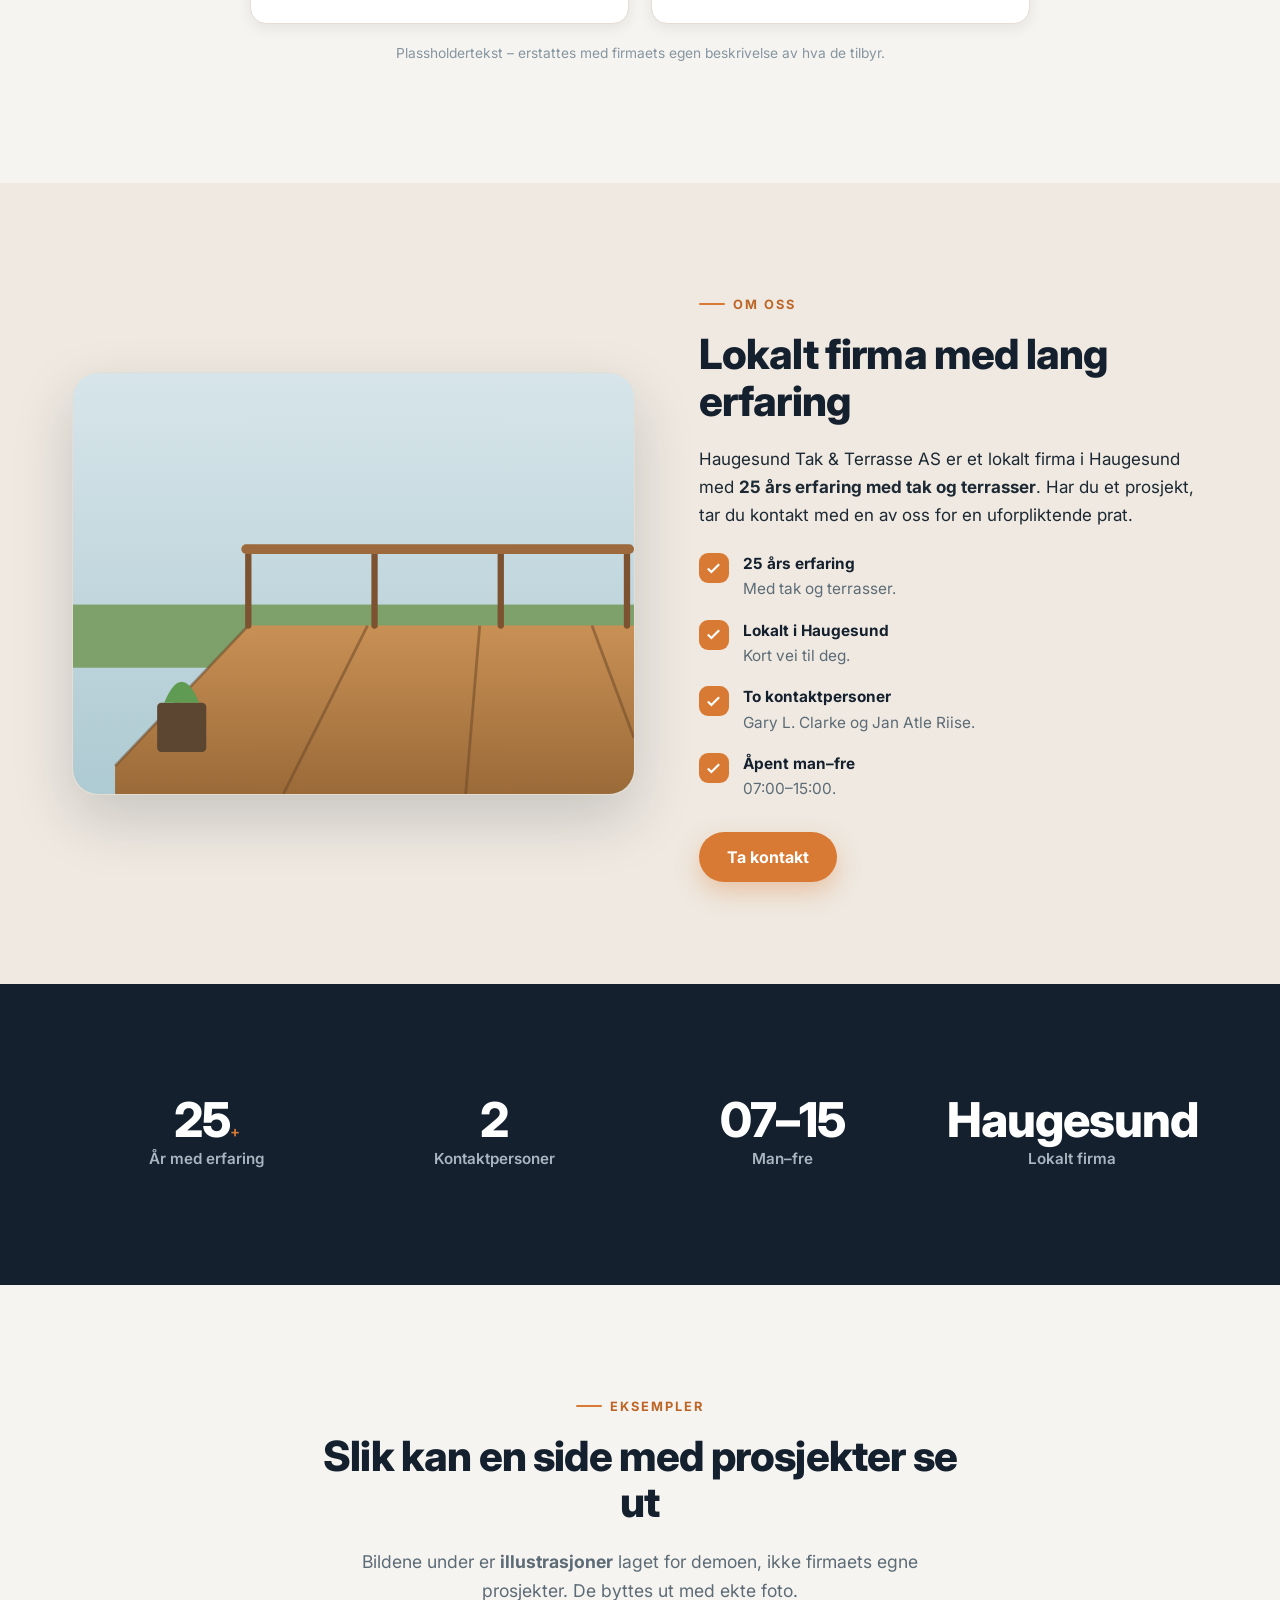
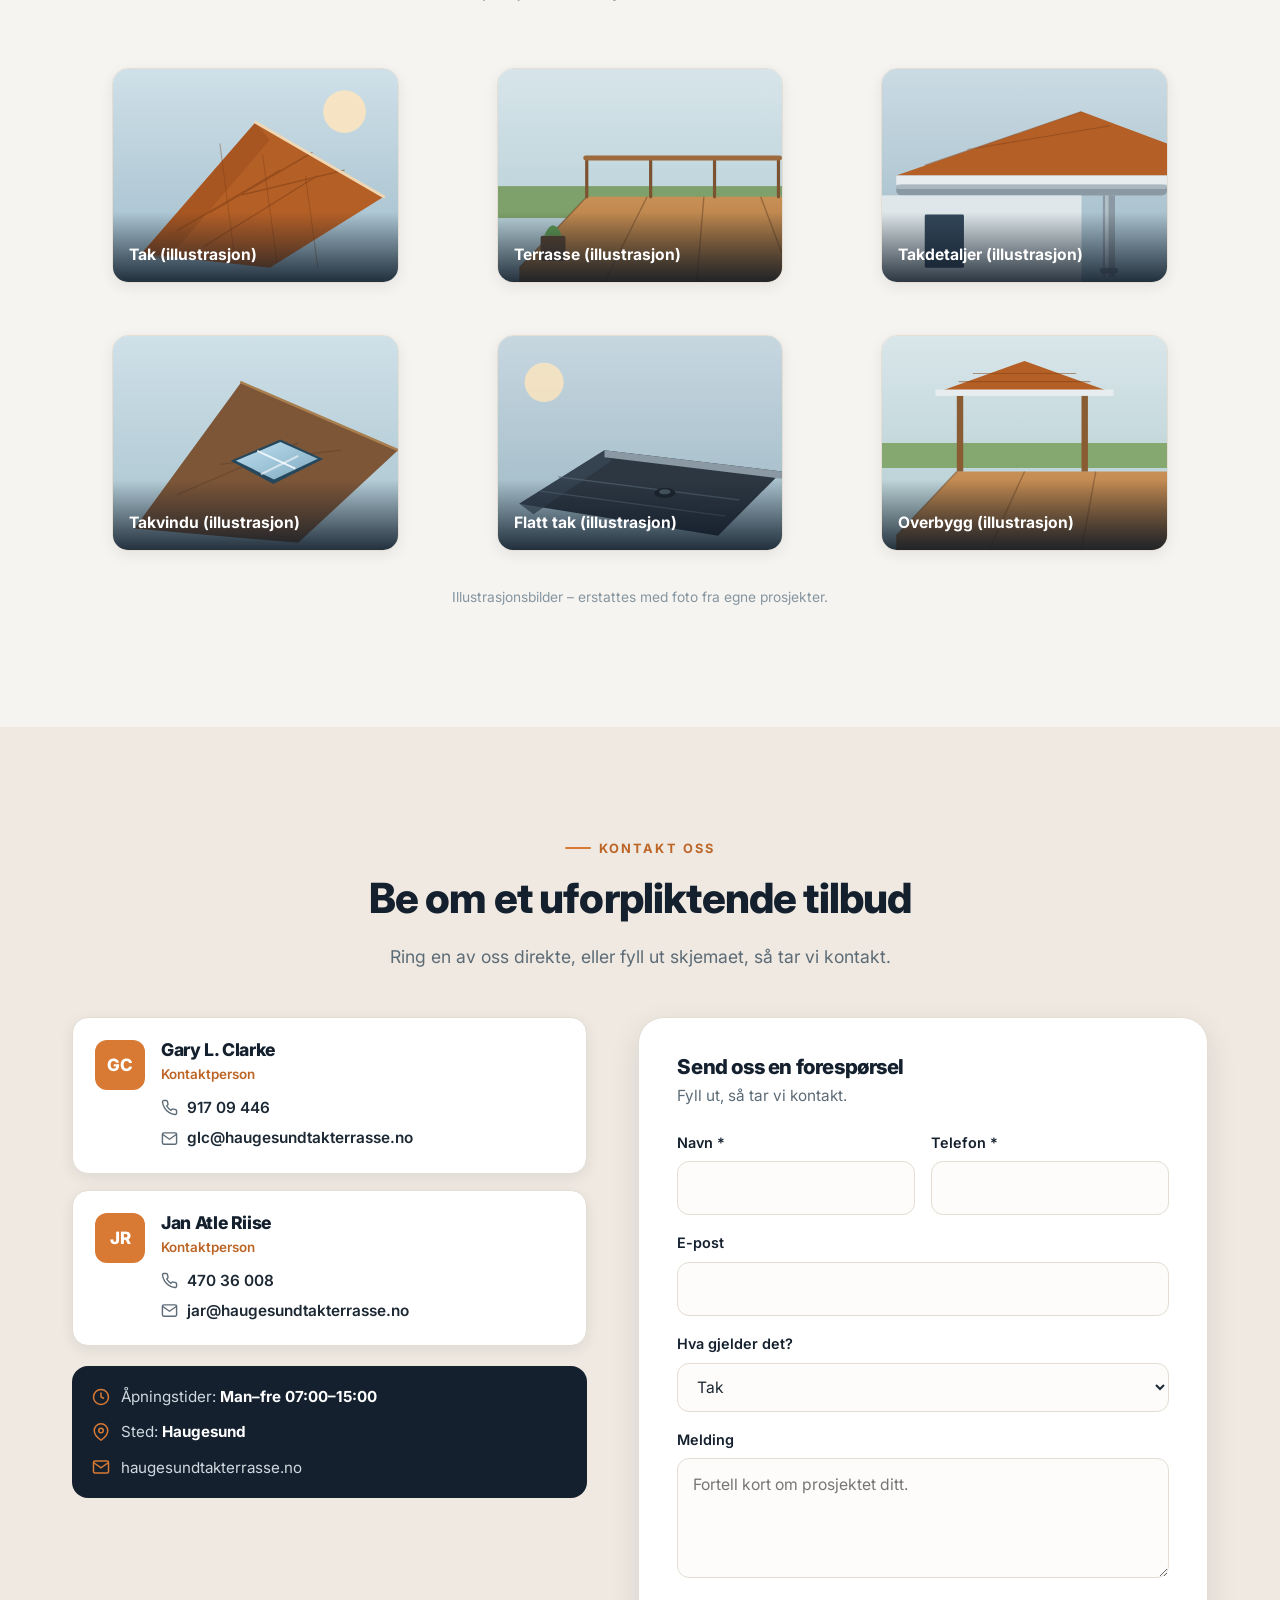
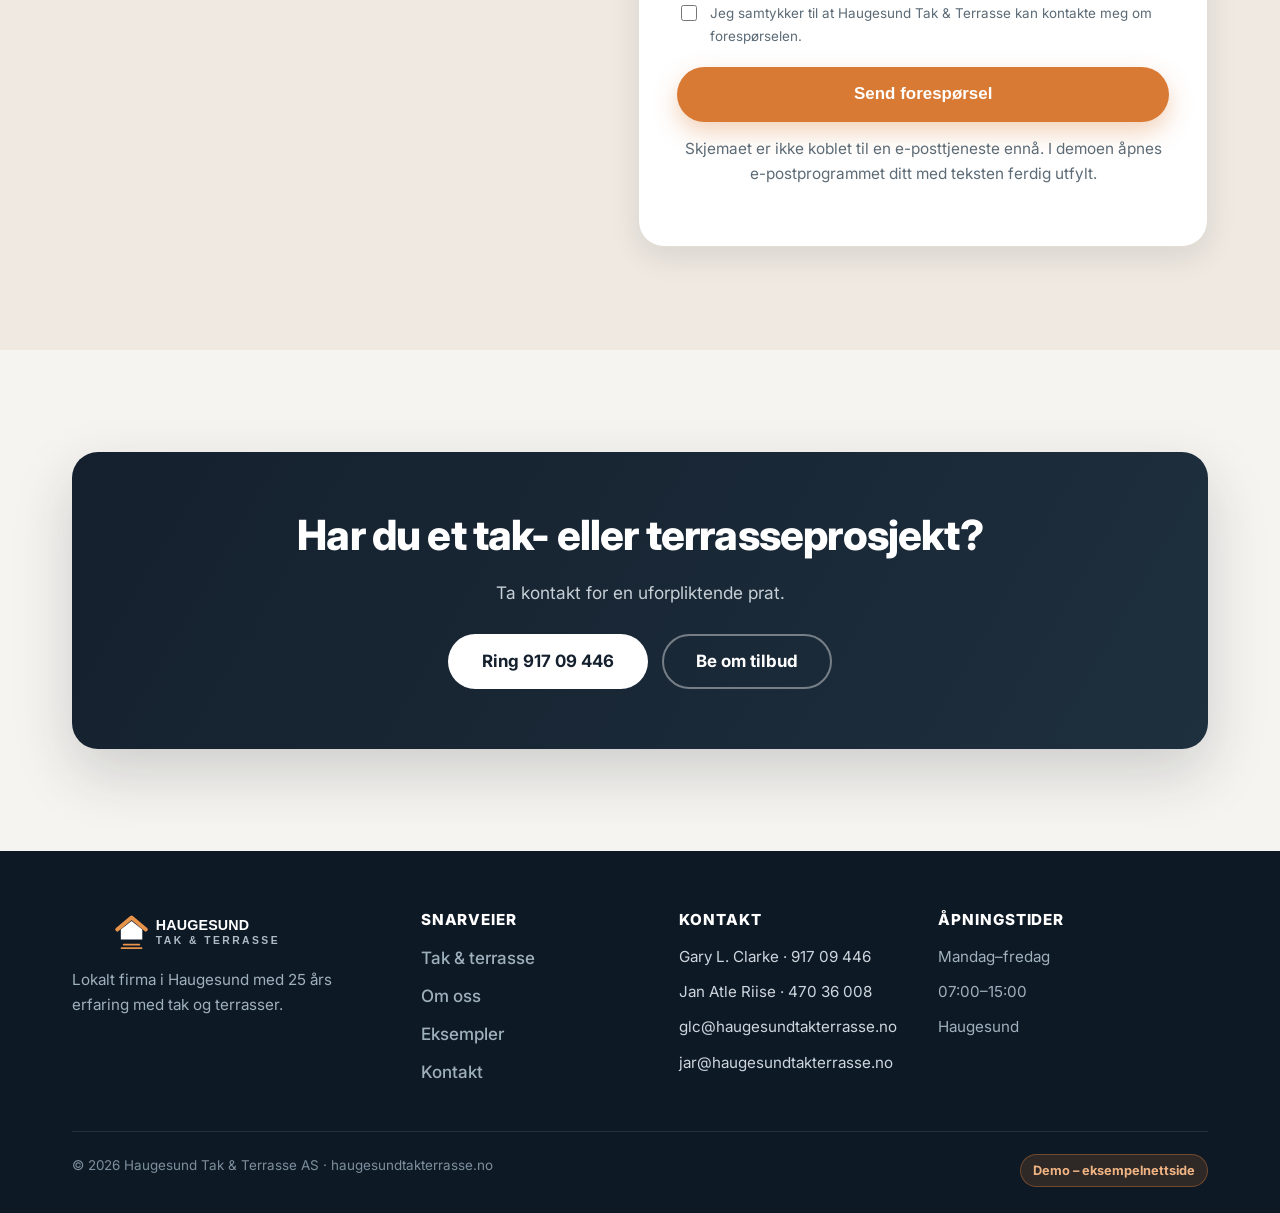
==== commit c4ea08bf: "Fjern oppdiktet innhold – behold kun fakta fra kildematerialet Etter tilbakemelding: siden skal ikke" ====
--- a/haugesund-tak-terrasse/index.html
+++ b/haugesund-tak-terrasse/index.html
@@ -3,9 +3,9 @@
 <head>
   <meta charset="UTF-8">
   <meta name="viewport" content="width=device-width, initial-scale=1.0">
-  <title>Haugesund Tak &amp; Terrasse AS – Taktekking, takrenner og terrasse på Haugalandet</title>
-  <meta name="description" content="Haugesund Tak & Terrasse AS – 25 års erfaring med tak og terrasser. Vi utfører taktekking, omtekking, takrenner, takvinduer, flate tak og terrassebygging i Haugesund og omegn. Be om et uforpliktende tilbud.">
-  <meta name="keywords" content="tak, taktekking, omtekking, takrenner, takvindu, flatt tak, membran, terrasse, platting, terrassebygging, rekkverk, overbygg, takarbeid, Haugesund, Haugalandet, Karmøy, Tysvær, Sveio">
+  <title>Haugesund Tak &amp; Terrasse AS – Tak og terrasse i Haugesund</title>
+  <meta name="description" content="Haugesund Tak & Terrasse AS – lokalt firma med 25 års erfaring med tak og terrasser i Haugesund. Ta kontakt med oss for en uforpliktende prat om ditt prosjekt.">
+  <meta name="keywords" content="tak, terrasse, taktekking, Haugesund, Haugesund Tak og Terrasse">
   <meta name="author" content="Haugesund Tak & Terrasse AS">
   <meta name="robots" content="index, follow">
   <meta name="theme-color" content="#14202e">
@@ -14,15 +14,15 @@
   <!-- Open Graph -->
   <meta property="og:type" content="website">
   <meta property="og:site_name" content="Haugesund Tak & Terrasse AS">
-  <meta property="og:title" content="Haugesund Tak & Terrasse AS – Tak og terrasse på Haugalandet">
-  <meta property="og:description" content="25 års erfaring med tak og terrasser. Taktekking, takrenner, takvinduer, flate tak og terrasse. Be om et uforpliktende tilbud i dag.">
+  <meta property="og:title" content="Haugesund Tak & Terrasse AS – Tak og terrasse i Haugesund">
+  <meta property="og:description" content="Lokalt firma med 25 års erfaring med tak og terrasser i Haugesund. Ta kontakt for en uforpliktende prat.">
   <meta property="og:locale" content="nb_NO">
   <meta property="og:url" content="https://haugesundtakterrasse.no/">
   <meta property="og:image" content="assets/img/og-image.svg">
 
   <meta name="twitter:card" content="summary_large_image">
   <meta name="twitter:title" content="Haugesund Tak & Terrasse AS">
-  <meta name="twitter:description" content="25 års erfaring med tak og terrasser på Haugalandet. Be om et uforpliktende tilbud.">
+  <meta name="twitter:description" content="Lokalt firma med 25 års erfaring med tak og terrasser i Haugesund.">
   <meta name="twitter:image" content="assets/img/og-image.svg">
 
   <link rel="icon" type="image/svg+xml" href="assets/img/favicon.svg">
@@ -32,21 +32,19 @@
   <link rel="preconnect" href="https://fonts.gstatic.com" crossorigin>
   <link rel="stylesheet" href="https://fonts.googleapis.com/css2?family=Inter:wght@400;500;600;700;800;900&display=swap">
 
-  <link rel="stylesheet" href="css/styles.css?v=1">
-
-  <!-- Structured data: LocalBusiness (RoofingContractor) -->
+  <link rel="stylesheet" href="css/styles.css?v=2">
+
+  <!-- Structured data: LocalBusiness. Kun opplysninger fra kundens materiale. -->
   <script type="application/ld+json">
   {
     "@context": "https://schema.org",
     "@type": "RoofingContractor",
     "name": "Haugesund Tak & Terrasse AS",
-    "description": "Taktekking, omtekking, takrenner, takvinduer, flate tak og terrassebygging. 25 års erfaring med tak og terrasser på Haugalandet.",
+    "description": "Lokalt firma med 25 års erfaring med tak og terrasser i Haugesund.",
     "url": "https://haugesundtakterrasse.no/",
     "email": "glc@haugesundtakterrasse.no",
     "telephone": "+4791709446",
     "image": "https://haugesundtakterrasse.no/assets/img/og-image.svg",
-    "priceRange": "$$",
-    "foundingDate": "2001",
     "slogan": "25 års erfaring med tak og terrasser",
     "address": {
       "@type": "PostalAddress",
@@ -54,13 +52,7 @@
       "addressRegion": "Rogaland",
       "addressCountry": "NO"
     },
-    "areaServed": [
-      { "@type": "City", "name": "Haugesund" },
-      { "@type": "City", "name": "Karmøy" },
-      { "@type": "City", "name": "Tysvær" },
-      { "@type": "City", "name": "Sveio" },
-      { "@type": "City", "name": "Vindafjord" }
-    ],
+    "areaServed": { "@type": "City", "name": "Haugesund" },
     "openingHoursSpecification": [{
       "@type": "OpeningHoursSpecification",
       "dayOfWeek": ["Monday", "Tuesday", "Wednesday", "Thursday", "Friday"],
@@ -77,6 +69,12 @@
 <body>
   <a class="skip-link" href="#main">Hopp til innhold</a>
 
+  <!-- Ærlig demo-merking -->
+  <div class="demo-bar" role="note">
+    Demo / eksempelnettside. Kontaktinfo, åpningstider og «25 års erfaring» er hentet fra kundens eget materiale.
+    Øvrig tekst og bilder er eksempelinnhold som bekreftes og tilpasses av Haugesund Tak &amp; Terrasse.
+  </div>
+
   <!-- ===================== HEADER ===================== -->
   <header class="site-header" id="top">
     <div class="container header-inner">
@@ -90,11 +88,10 @@
 
       <nav class="main-nav" id="mainNav" aria-label="Hovedmeny">
         <ul>
-          <li><a href="#tjenester">Tjenester</a></li>
+          <li><a href="#tjenester">Tak &amp; terrasse</a></li>
           <li><a href="#om-oss">Om oss</a></li>
-          <li><a href="#prosess">Slik jobber vi</a></li>
-          <li><a href="#prosjekter">Prosjekter</a></li>
-          <li><a href="#faq">Spørsmål</a></li>
+          <li><a href="#prosjekter">Eksempler</a></li>
+          <li><a href="#kontakt">Kontakt</a></li>
           <li><a href="#kontakt" class="btn btn-primary btn-sm">Be om tilbud</a></li>
         </ul>
       </nav>
@@ -108,15 +105,14 @@
       <div class="hero-overlay" aria-hidden="true"></div>
       <div class="container hero-inner">
         <div class="hero-copy">
-          <p class="eyebrow">Tak &amp; terrasse · Haugalandet</p>
-          <h1 id="hero-title">Trygt tak over hodet og en <span class="hl">terrasse</span> å trives på</h1>
+          <p class="eyebrow">Tak &amp; terrasse · Haugesund</p>
+          <h1 id="hero-title">25 års erfaring med <span class="hl">tak og terrasser</span></h1>
           <p class="hero-lead">
-            Med 25 års erfaring hjelper vi huseiere og borettslag på Haugalandet med alt fra
-            taktekking og takrenner til nye terrasser. Solid håndverk, ryddige avtaler og et
-            uforpliktende tilbud du kan stole på.
+            Haugesund Tak &amp; Terrasse AS er et lokalt firma i Haugesund.
+            Har du et prosjekt med tak eller terrasse? Ta kontakt med oss for en uforpliktende prat.
           </p>
           <div class="hero-cta">
-            <a href="#kontakt" class="btn btn-primary btn-lg">Be om gratis befaring</a>
+            <a href="#kontakt" class="btn btn-primary btn-lg">Be om tilbud</a>
             <a href="tel:+4791709446" class="btn btn-outline-light btn-lg">
               <svg viewBox="0 0 24 24" fill="none" stroke="currentColor" stroke-width="2" aria-hidden="true"><path d="M22 16.92v3a2 2 0 0 1-2.18 2 19.79 19.79 0 0 1-8.63-3.07 19.5 19.5 0 0 1-6-6 19.79 19.79 0 0 1-3.07-8.67A2 2 0 0 1 4.11 2h3a2 2 0 0 1 2 1.72c.13.96.36 1.9.7 2.81a2 2 0 0 1-.45 2.11L8.09 9.91a16 16 0 0 0 6 6l1.27-1.27a2 2 0 0 1 2.11-.45c.9.34 1.85.57 2.81.7A2 2 0 0 1 22 16.92z"/></svg>
               917 09 446
@@ -128,25 +124,24 @@
               <div><b>25 år</b><span>Erfaring</span></div>
             </div>
             <div class="hero-badge">
-              <svg viewBox="0 0 24 24" fill="none" stroke="currentColor" stroke-width="2" aria-hidden="true"><path d="M12 22s8-4 8-10V5l-8-3-8 3v7c0 6 8 10 8 10z"/></svg>
-              <div><b>Ansvarsrett</b><span>Trygt utført</span></div>
+              <svg viewBox="0 0 24 24" fill="none" stroke="currentColor" stroke-width="2" aria-hidden="true"><path d="M3 11l9-7 9 7"/><path d="M5 10v10h14V10"/></svg>
+              <div><b>Tak &amp; terrasse</b><span>Det vi driver med</span></div>
             </div>
             <div class="hero-badge">
-              <svg viewBox="0 0 24 24" fill="none" stroke="currentColor" stroke-width="2" aria-hidden="true"><path d="M20 6L9 17l-5-5"/></svg>
-              <div><b>Fast pris</b><span>Ingen overraskelser</span></div>
+              <svg viewBox="0 0 24 24" fill="none" stroke="currentColor" stroke-width="2" aria-hidden="true"><path d="M21 10c0 7-9 13-9 13s-9-6-9-13a9 9 0 0 1 18 0z"/><circle cx="12" cy="10" r="3"/></svg>
+              <div><b>Haugesund</b><span>Lokalt firma</span></div>
             </div>
           </div>
         </div>
       </div>
     </section>
 
-    <!-- ===================== TRUST BAR ===================== -->
+    <!-- ===================== TRUST BAR (kun fakta) ===================== -->
     <div class="trustbar">
       <div class="container">
-        <span class="trust-item"><svg viewBox="0 0 24 24" fill="none" stroke="currentColor" stroke-width="2"><path d="M20 6L9 17l-5-5"/></svg> Lokalt firma i Haugesund</span>
-        <span class="trust-item"><svg viewBox="0 0 24 24" fill="none" stroke="currentColor" stroke-width="2"><path d="M20 6L9 17l-5-5"/></svg> Gratis og uforpliktende befaring</span>
-        <span class="trust-item"><svg viewBox="0 0 24 24" fill="none" stroke="currentColor" stroke-width="2"><path d="M20 6L9 17l-5-5"/></svg> Rene avtaler og fast pris</span>
-        <span class="trust-item"><svg viewBox="0 0 24 24" fill="none" stroke="currentColor" stroke-width="2"><path d="M20 6L9 17l-5-5"/></svg> Ryddig og punktlig utførelse</span>
+        <span class="trust-item"><svg viewBox="0 0 24 24" fill="none" stroke="currentColor" stroke-width="2"><path d="M12 2l2.5 6.5L21 9l-5 4 1.5 7L12 16l-5.5 4L8 13 3 9l6.5-.5z"/></svg> 25 års erfaring med tak og terrasser</span>
+        <span class="trust-item"><svg viewBox="0 0 24 24" fill="none" stroke="currentColor" stroke-width="2"><path d="M21 10c0 7-9 13-9 13s-9-6-9-13a9 9 0 0 1 18 0z"/><circle cx="12" cy="10" r="3"/></svg> Lokalt firma i Haugesund</span>
+        <span class="trust-item"><svg viewBox="0 0 24 24" fill="none" stroke="currentColor" stroke-width="2"><circle cx="12" cy="12" r="10"/><path d="M12 6v6l4 2"/></svg> Man–fre 07:00–15:00</span>
       </div>
     </div>
 
@@ -154,227 +149,106 @@
     <section class="section" id="tjenester">
       <div class="container">
         <div class="section-head center reveal">
-          <p class="eyebrow">Våre tjenester</p>
-          <h2>Alt innen tak og terrasse</h2>
-          <p class="lead">Fra akutt reparasjon til komplett omtekking og nybygde uterom – vi tar hånd om hele jobben, fra befaring til ferdig resultat.</p>
-        </div>
-
-        <div class="svc-grid">
+          <p class="eyebrow">Tak &amp; terrasse</p>
+          <h2>Det vi driver med</h2>
+          <p class="lead">Firmaet jobber med tak og terrasser. Punktene under er <strong>eksempler</strong> på oppgaver som er vanlige i bransjen – den endelige tjenestelisten fylles inn av Haugesund Tak &amp; Terrasse.</p>
+        </div>
+
+        <div class="svc-grid two">
           <article class="svc-card reveal">
             <div class="svc-ico"><svg viewBox="0 0 24 24" fill="none" stroke="currentColor" stroke-width="2" aria-hidden="true"><path d="M3 11l9-7 9 7"/><path d="M5 10v10h14V10"/></svg></div>
-            <h3>Taktekking &amp; omtekking</h3>
-            <p>Nytt tak eller utskifting av gammel tekking – takstein, shingel og undertak lagt fagmessig og tett.</p>
-            <div class="svc-tags"><span>Takstein</span><span>Shingel</span><span>Undertak</span></div>
-          </article>
-
-          <article class="svc-card reveal d1">
-            <div class="svc-ico"><svg viewBox="0 0 24 24" fill="none" stroke="currentColor" stroke-width="2" aria-hidden="true"><path d="M3 8h18"/><path d="M4 8l1 9a2 2 0 0 0 2 2h10a2 2 0 0 0 2-2l1-9"/><path d="M8 8V5"/></svg></div>
-            <h3>Takrenner &amp; nedløp</h3>
-            <p>Montering og utskifting av takrenner, nedløp og beslag – så vann ledes trygt bort fra huset.</p>
-            <div class="svc-tags"><span>Takrenner</span><span>Nedløp</span><span>Beslag</span></div>
-          </article>
-
-          <article class="svc-card reveal d2">
-            <div class="svc-ico"><svg viewBox="0 0 24 24" fill="none" stroke="currentColor" stroke-width="2" aria-hidden="true"><rect x="4" y="4" width="16" height="16" rx="2"/><path d="M4 12h16M12 4v16"/></svg></div>
-            <h3>Takvinduer</h3>
-            <p>Levering og montering av takvinduer som gir mer lys inn – tett, isolert og pent avsluttet.</p>
-            <div class="svc-tags"><span>Velux-type</span><span>Montering</span><span>Innkassing</span></div>
-          </article>
-
-          <article class="svc-card reveal">
-            <div class="svc-ico"><svg viewBox="0 0 24 24" fill="none" stroke="currentColor" stroke-width="2" aria-hidden="true"><path d="M3 17l9-4 9 4"/><path d="M3 17v3h18v-3"/><path d="M12 13V6"/><path d="M8 8h8"/></svg></div>
-            <h3>Flate tak &amp; membran</h3>
-            <p>Tekking av flate og svakt skrå tak med membran og takpapp – varige, vanntette løsninger.</p>
-            <div class="svc-tags"><span>Membran</span><span>Takpapp</span><span>Garasjetak</span></div>
+            <h3>Tak</h3>
+            <p>Arbeid på tak – for eksempel legging og utskifting av tekking, samt tilhørende oppgaver. Konkret innhold bekreftes av firmaet.</p>
+            <div class="svc-tags"><span>Eksempel</span><span>Tilpasses</span></div>
           </article>
 
           <article class="svc-card reveal d1">
             <div class="svc-ico"><svg viewBox="0 0 24 24" fill="none" stroke="currentColor" stroke-width="2" aria-hidden="true"><path d="M3 20h18"/><path d="M5 20V9l7-4 7 4v11"/><path d="M3 12h18M9 20V12M15 20V12"/></svg></div>
-            <h3>Terrasse &amp; platting</h3>
-            <p>Nybygg av terrasser og plattinger i tryktimpregnert eller royalimpregnert tre, tilpasset huset ditt.</p>
-            <div class="svc-tags"><span>Terrasse</span><span>Rekkverk</span><span>Trapp</span></div>
+            <h3>Terrasse</h3>
+            <p>Arbeid med terrasser og uterom i tre. Omfang og løsninger avtales i hvert enkelt prosjekt. Konkret innhold bekreftes av firmaet.</p>
+            <div class="svc-tags"><span>Eksempel</span><span>Tilpasses</span></div>
           </article>
-
-          <article class="svc-card reveal d2">
-            <div class="svc-ico"><svg viewBox="0 0 24 24" fill="none" stroke="currentColor" stroke-width="2" aria-hidden="true"><path d="M14.7 6.3a4 4 0 0 0-5.4 5.4l-6 6a1.5 1.5 0 0 0 2 2l6-6a4 4 0 0 0 5.4-5.4l-2.3 2.3-2-2z"/></svg></div>
-            <h3>Vedlikehold &amp; reparasjon</h3>
-            <p>Lekkasjer, løse takstein, råteskader eller beis og oppgradering av eksisterende terrasse.</p>
-            <div class="svc-tags"><span>Lekkasje</span><span>Råte</span><span>Ettersyn</span></div>
-          </article>
-        </div>
-      </div>
-    </section>
-
-    <!-- ===================== OM OSS / HVORFOR ===================== -->
+        </div>
+        <p class="gallery-note">Plassholdertekst – erstattes med firmaets egen beskrivelse av hva de tilbyr.</p>
+      </div>
+    </section>
+
+    <!-- ===================== OM OSS (kun fakta) ===================== -->
     <section class="section bg-paper-2" id="om-oss">
       <div class="container split">
         <div class="split-media reveal">
-          <img src="assets/img/prosjekt-terrasse.svg" alt="Nybygget terrasse med rekkverk">
+          <img src="assets/img/prosjekt-terrasse.svg" alt="Illustrasjon av terrasse i tre">
         </div>
         <div class="reveal d1">
           <p class="eyebrow">Om oss</p>
-          <h2>Erfarne håndverkere du kan stole på</h2>
+          <h2>Lokalt firma med lang erfaring</h2>
           <p>
-            Haugesund Tak &amp; Terrasse AS er et lokalt firma med <strong>25 års erfaring</strong> med tak og
-            terrasser. Vi kjenner klimaet på Vestlandet – vind, regn og saltluft – og bygger løsninger
-            som varer. Enten det gjelder et akutt takproblem eller drømmen om et nytt uterom, får du en
-            ryddig prosess og et resultat vi kan stå for.
+            Haugesund Tak &amp; Terrasse AS er et lokalt firma i Haugesund med
+            <strong>25 års erfaring med tak og terrasser</strong>. Har du et prosjekt, tar du
+            kontakt med en av oss for en uforpliktende prat.
           </p>
           <ul class="feature-list">
             <li>
               <span class="fi"><svg viewBox="0 0 24 24" fill="none" stroke="currentColor" stroke-width="3"><path d="M20 6L9 17l-5-5"/></svg></span>
-              <span><b>Lokalkjennskap</b>Vi vet hva tak og terrasser på Haugalandet må tåle.</span>
+              <span><b>25 års erfaring</b>Med tak og terrasser.</span>
             </li>
             <li>
               <span class="fi"><svg viewBox="0 0 24 24" fill="none" stroke="currentColor" stroke-width="3"><path d="M20 6L9 17l-5-5"/></svg></span>
-              <span><b>Fast kontaktperson</b>Du snakker med den samme fagpersonen fra start til slutt.</span>
+              <span><b>Lokalt i Haugesund</b>Kort vei til deg.</span>
             </li>
             <li>
               <span class="fi"><svg viewBox="0 0 24 24" fill="none" stroke="currentColor" stroke-width="3"><path d="M20 6L9 17l-5-5"/></svg></span>
-              <span><b>Skriftlig tilbud</b>Tydelig pris og omfang før vi starter – ingen skjulte kostnader.</span>
+              <span><b>To kontaktpersoner</b>Gary L. Clarke og Jan Atle Riise.</span>
             </li>
             <li>
               <span class="fi"><svg viewBox="0 0 24 24" fill="none" stroke="currentColor" stroke-width="3"><path d="M20 6L9 17l-5-5"/></svg></span>
-              <span><b>Ryddig etter oss</b>Vi rydder byggeplassen og leverer den tilbake pen og trygg.</span>
+              <span><b>Åpent man–fre</b>07:00–15:00.</span>
             </li>
           </ul>
-          <a href="#kontakt" class="btn btn-primary">Ta en uforpliktende prat</a>
-        </div>
-      </div>
-    </section>
-
-    <!-- ===================== STATS ===================== -->
+          <a href="#kontakt" class="btn btn-primary">Ta kontakt</a>
+        </div>
+      </div>
+    </section>
+
+    <!-- ===================== STATS (kun fakta) ===================== -->
     <section class="section bg-ink">
       <div class="container">
         <div class="stats">
           <div class="stat reveal"><b>25<span class="u">+</span></b><span>År med erfaring</span></div>
-          <div class="stat reveal d1"><b>2</b><span>Faste kontaktpersoner</span></div>
-          <div class="stat reveal d2"><b>100<span class="u">%</span></b><span>Uforpliktende tilbud</span></div>
-          <div class="stat reveal d3"><b>1<span class="u">.</span></b><span>Lokalt firma i Haugesund</span></div>
-        </div>
-      </div>
-    </section>
-
-    <!-- ===================== PROSESS ===================== -->
-    <section class="section" id="prosess">
+          <div class="stat reveal d1"><b>2</b><span>Kontaktpersoner</span></div>
+          <div class="stat reveal d2"><b>07–15</b><span>Man–fre</span></div>
+          <div class="stat reveal d3"><b>Haugesund</b><span>Lokalt firma</span></div>
+        </div>
+      </div>
+    </section>
+
+    <!-- ===================== EKSEMPLER / GALLERI ===================== -->
+    <section class="section" id="prosjekter">
       <div class="container">
         <div class="section-head center reveal">
-          <p class="eyebrow">Slik jobber vi</p>
-          <h2>Fra første kontakt til ferdig jobb</h2>
-          <p class="lead">En enkel og forutsigbar prosess – du vet alltid hva som skjer og hva det koster.</p>
-        </div>
-        <div class="steps">
-          <div class="step reveal">
-            <div class="step-num">1</div>
-            <h3>Ta kontakt</h3>
-            <p>Ring eller send skjemaet. Fortell kort om taket eller terrassen din.</p>
-          </div>
-          <div class="step reveal d1">
-            <div class="step-num">2</div>
-            <h3>Gratis befaring</h3>
-            <p>Vi kommer på befaring, vurderer jobben og gir gode råd om løsning.</p>
-          </div>
-          <div class="step reveal d2">
-            <div class="step-num">3</div>
-            <h3>Skriftlig tilbud</h3>
-            <p>Du får et tydelig tilbud med pris og omfang, uten forpliktelser.</p>
-          </div>
-          <div class="step reveal d3">
-            <div class="step-num">4</div>
-            <h3>Vi utfører</h3>
-            <p>Avtalt tid, fagmessig utført og ryddet opp etter oss når vi er ferdige.</p>
-          </div>
-        </div>
-      </div>
-    </section>
-
-    <!-- ===================== PROSJEKTER / GALLERI ===================== -->
-    <section class="section bg-paper-2" id="prosjekter">
-      <div class="container">
-        <div class="section-head center reveal">
-          <p class="eyebrow">Prosjekter</p>
-          <h2>Et utvalg av det vi gjør</h2>
-          <p class="lead">Tak og terrasse i mange varianter. Slik kan resultatet se ut hos deg.</p>
+          <p class="eyebrow">Eksempler</p>
+          <h2>Slik kan en side med prosjekter se ut</h2>
+          <p class="lead">Bildene under er <strong>illustrasjoner</strong> laget for demoen, ikke firmaets egne prosjekter. De byttes ut med ekte foto.</p>
         </div>
         <div class="gallery">
-          <figure class="gcard reveal"><img src="assets/img/prosjekt-taktekking.svg" alt="Taktekking med ny takstein"><figcaption>Taktekking &amp; ny takstein</figcaption></figure>
-          <figure class="gcard reveal d1"><img src="assets/img/prosjekt-terrasse.svg" alt="Ny terrasse i tre med rekkverk"><figcaption>Ny terrasse i tre</figcaption></figure>
-          <figure class="gcard reveal d2"><img src="assets/img/prosjekt-takrenner.svg" alt="Nye takrenner og nedløp"><figcaption>Takrenner &amp; nedløp</figcaption></figure>
-          <figure class="gcard reveal"><img src="assets/img/prosjekt-takvindu.svg" alt="Montert takvindu"><figcaption>Takvindu montert</figcaption></figure>
-          <figure class="gcard reveal d1"><img src="assets/img/prosjekt-flatt-tak.svg" alt="Flatt tak med membran"><figcaption>Flatt tak med membran</figcaption></figure>
-          <figure class="gcard reveal d2"><img src="assets/img/prosjekt-overbygg.svg" alt="Terrasse med overbygg"><figcaption>Terrasse med overbygg</figcaption></figure>
-        </div>
-        <p class="gallery-note">Illustrasjonsbilder i demoen – byttes ut med foto fra egne prosjekter.</p>
-      </div>
-    </section>
-
-    <!-- ===================== TESTIMONIALS ===================== -->
-    <section class="section">
-      <div class="container">
-        <div class="section-head center reveal">
-          <p class="eyebrow">Hva kundene sier</p>
-          <h2>Fornøyde huseiere på Haugalandet</h2>
-        </div>
-        <div class="quotes">
-          <figure class="quote reveal">
-            <div class="stars" aria-label="5 av 5 stjerner">★★★★★</div>
-            <p>«Ryddig gjeng som visste hva de holdt på med. Nytt tak på et par dager og alt var rengjort da de dro.»</p>
-            <figcaption class="who"><span class="avatar">KH</span><span><b>Kjell H.</b><span>Huseier, Haugesund</span></span></figcaption>
-          </figure>
-          <figure class="quote reveal d1">
-            <div class="stars" aria-label="5 av 5 stjerner">★★★★★</div>
-            <p>«Fikk fast pris på forhånd og de holdt den. Terrassen ble akkurat slik vi ønsket oss.»</p>
-            <figcaption class="who"><span class="avatar">MS</span><span><b>Marit S.</b><span>Karmøy</span></span></figcaption>
-          </figure>
-          <figure class="quote reveal d2">
-            <div class="stars" aria-label="5 av 5 stjerner">★★★★★</div>
-            <p>«Rask på ballen da vi hadde lekkasje. Anbefales for alle med et tak som trenger stell.»</p>
-            <figcaption class="who"><span class="avatar">TR</span><span><b>Tore R.</b><span>Tysvær</span></span></figcaption>
-          </figure>
-        </div>
-        <p class="gallery-note">Eksempelomtaler i demoen – erstattes med ekte kundeuttalelser.</p>
-      </div>
-    </section>
-
-    <!-- ===================== FAQ ===================== -->
-    <section class="section bg-paper-2" id="faq">
-      <div class="container">
-        <div class="section-head center reveal">
-          <p class="eyebrow">Spørsmål &amp; svar</p>
-          <h2>Ofte stilte spørsmål</h2>
-        </div>
-        <div class="faq">
-          <div class="faq-item reveal">
-            <button class="faq-q" aria-expanded="false"><span>Koster det noe å få befaring og tilbud?</span><svg class="chev" viewBox="0 0 24 24" fill="none" stroke="currentColor" stroke-width="2.5" aria-hidden="true"><path d="M6 9l6 6 6-6"/></svg></button>
-            <div class="faq-a"><div class="faq-a-inner">Nei. Befaring og tilbud er helt gratis og uforpliktende. Du bestemmer selv om du vil gå videre.</div></div>
-          </div>
-          <div class="faq-item reveal">
-            <button class="faq-q" aria-expanded="false"><span>Hvilke områder jobber dere i?</span><svg class="chev" viewBox="0 0 24 24" fill="none" stroke="currentColor" stroke-width="2.5" aria-hidden="true"><path d="M6 9l6 6 6-6"/></svg></button>
-            <div class="faq-a"><div class="faq-a-inner">Vi holder til i Haugesund og jobber over hele Haugalandet – blant annet Karmøy, Tysvær, Sveio og Vindafjord. Ta kontakt, så finner vi ut av det.</div></div>
-          </div>
-          <div class="faq-item reveal">
-            <button class="faq-q" aria-expanded="false"><span>Kan dere hjelpe med akutte lekkasjer?</span><svg class="chev" viewBox="0 0 24 24" fill="none" stroke="currentColor" stroke-width="2.5" aria-hidden="true"><path d="M6 9l6 6 6-6"/></svg></button>
-            <div class="faq-a"><div class="faq-a-inner">Ja. Ta kontakt så raskt som mulig på telefon, så prioriterer vi å få stoppet skaden før den utvikler seg.</div></div>
-          </div>
-          <div class="faq-item reveal">
-            <button class="faq-q" aria-expanded="false"><span>Får jeg fast pris eller pris etter timer?</span><svg class="chev" viewBox="0 0 24 24" fill="none" stroke="currentColor" stroke-width="2.5" aria-hidden="true"><path d="M6 9l6 6 6-6"/></svg></button>
-            <div class="faq-a"><div class="faq-a-inner">For de fleste jobber gir vi fast pris etter befaring, slik at du vet nøyaktig hva det koster. For mindre reparasjoner kan vi avtale pris etter medgått tid.</div></div>
-          </div>
-          <div class="faq-item reveal">
-            <button class="faq-q" aria-expanded="false"><span>Hvor lang tid tar en jobb?</span><svg class="chev" viewBox="0 0 24 24" fill="none" stroke="currentColor" stroke-width="2.5" aria-hidden="true"><path d="M6 9l6 6 6-6"/></svg></button>
-            <div class="faq-a"><div class="faq-a-inner">Det varierer med omfanget. En terrasse eller et takskifte tar gjerne noen dager, mens reparasjoner ofte gjøres på en dag. Du får et tidsanslag sammen med tilbudet.</div></div>
-          </div>
-        </div>
-      </div>
-    </section>
-
-    <!-- ===================== KONTAKT ===================== -->
-    <section class="section" id="kontakt">
+          <figure class="gcard reveal"><img src="assets/img/prosjekt-taktekking.svg" alt="Illustrasjon: tak med takstein"><figcaption>Tak (illustrasjon)</figcaption></figure>
+          <figure class="gcard reveal d1"><img src="assets/img/prosjekt-terrasse.svg" alt="Illustrasjon: terrasse i tre"><figcaption>Terrasse (illustrasjon)</figcaption></figure>
+          <figure class="gcard reveal d2"><img src="assets/img/prosjekt-takrenner.svg" alt="Illustrasjon: takrenner og nedløp"><figcaption>Takdetaljer (illustrasjon)</figcaption></figure>
+          <figure class="gcard reveal"><img src="assets/img/prosjekt-takvindu.svg" alt="Illustrasjon: takvindu"><figcaption>Takvindu (illustrasjon)</figcaption></figure>
+          <figure class="gcard reveal d1"><img src="assets/img/prosjekt-flatt-tak.svg" alt="Illustrasjon: flatt tak"><figcaption>Flatt tak (illustrasjon)</figcaption></figure>
+          <figure class="gcard reveal d2"><img src="assets/img/prosjekt-overbygg.svg" alt="Illustrasjon: terrasse med overbygg"><figcaption>Overbygg (illustrasjon)</figcaption></figure>
+        </div>
+        <p class="gallery-note">Illustrasjonsbilder – erstattes med foto fra egne prosjekter.</p>
+      </div>
+    </section>
+
+    <!-- ===================== KONTAKT (kun fakta) ===================== -->
+    <section class="section bg-paper-2" id="kontakt">
       <div class="container">
         <div class="section-head center reveal">
           <p class="eyebrow">Kontakt oss</p>
           <h2>Be om et uforpliktende tilbud</h2>
-          <p class="lead">Fyll ut skjemaet, eller ring en av oss direkte. Vi tar kontakt med deg for en gratis befaring.</p>
+          <p class="lead">Ring en av oss direkte, eller fyll ut skjemaet, så tar vi kontakt.</p>
         </div>
 
         <div class="contact-grid">
@@ -406,8 +280,8 @@
 
               <div class="cmeta">
                 <div><svg viewBox="0 0 24 24" fill="none" stroke="currentColor" stroke-width="2"><circle cx="12" cy="12" r="10"/><path d="M12 6v6l4 2"/></svg><span>Åpningstider: <b>Man–fre 07:00–15:00</b></span></div>
-                <div><svg viewBox="0 0 24 24" fill="none" stroke="currentColor" stroke-width="2"><path d="M21 10c0 7-9 13-9 13s-9-6-9-13a9 9 0 0 1 18 0z"/><circle cx="12" cy="10" r="3"/></svg><span>Område: <b>Haugesund og hele Haugalandet</b></span></div>
-                <div><svg viewBox="0 0 24 24" fill="none" stroke="currentColor" stroke-width="2"><path d="M4 15s1-1 4-1 5 2 8 2 4-1 4-1V3s-1 1-4 1-5-2-8-2-4 1-4 1z"/><line x1="4" y1="22" x2="4" y2="15"/></svg><span>25 års erfaring med tak og terrasser</span></div>
+                <div><svg viewBox="0 0 24 24" fill="none" stroke="currentColor" stroke-width="2"><path d="M21 10c0 7-9 13-9 13s-9-6-9-13a9 9 0 0 1 18 0z"/><circle cx="12" cy="10" r="3"/></svg><span>Sted: <b>Haugesund</b></span></div>
+                <div><svg viewBox="0 0 24 24" fill="none" stroke="currentColor" stroke-width="2"><rect x="2" y="4" width="20" height="16" rx="2"/><path d="M22 6l-10 7L2 6"/></svg><span>haugesundtakterrasse.no</span></div>
               </div>
             </div>
           </div>
@@ -415,7 +289,7 @@
           <div class="reveal d1">
             <form class="form-card" id="contactForm" action="https://formspree.io/f/your-form-id" method="POST" novalidate>
               <h3>Send oss en forespørsel</h3>
-              <p>Vi svarer så raskt vi kan – vanligvis innen én til to virkedager.</p>
+              <p>Fyll ut, så tar vi kontakt.</p>
 
               <div class="form-status" id="formStatus" role="status" aria-live="polite"></div>
 
@@ -438,19 +312,15 @@
               <div class="field">
                 <label for="tjeneste">Hva gjelder det?</label>
                 <select id="tjeneste" name="tjeneste">
-                  <option value="Taktekking / omtekking">Taktekking / omtekking</option>
-                  <option value="Takrenner / nedløp">Takrenner / nedløp</option>
-                  <option value="Takvindu">Takvindu</option>
-                  <option value="Flatt tak / membran">Flatt tak / membran</option>
-                  <option value="Terrasse / platting">Terrasse / platting</option>
-                  <option value="Reparasjon / lekkasje">Reparasjon / lekkasje</option>
+                  <option value="Tak">Tak</option>
+                  <option value="Terrasse">Terrasse</option>
                   <option value="Annet">Annet</option>
                 </select>
               </div>
 
               <div class="field">
                 <label for="melding">Melding</label>
-                <textarea id="melding" name="melding" placeholder="Fortell kort om jobben, adresse og gjerne når det passer med befaring."></textarea>
+                <textarea id="melding" name="melding" placeholder="Fortell kort om prosjektet ditt."></textarea>
               </div>
 
               <label class="form-consent">
@@ -459,7 +329,7 @@
               </label>
 
               <button type="submit" class="btn btn-primary btn-lg" style="width:100%">Send forespørsel</button>
-              <p class="form-note">Ved å sende godtar du at vi tar kontakt. Vi deler aldri opplysningene dine med andre.</p>
+              <p class="form-note">Skjemaet er ikke koblet til en e-posttjeneste ennå. I demoen åpnes e-postprogrammet ditt med teksten ferdig utfylt.</p>
             </form>
           </div>
         </div>
@@ -467,11 +337,11 @@
     </section>
 
     <!-- ===================== CTA BAND ===================== -->
-    <section class="section" style="padding-top:0">
+    <section class="section">
       <div class="container">
         <div class="cta-band reveal">
-          <h2>Klar for nytt tak eller ny terrasse?</h2>
-          <p>Ring oss for en uforpliktende prat, eller be om en gratis befaring i dag.</p>
+          <h2>Har du et tak- eller terrasseprosjekt?</h2>
+          <p>Ta kontakt for en uforpliktende prat.</p>
           <div class="hero-cta">
             <a href="tel:+4791709446" class="btn btn-white btn-lg">Ring 917 09 446</a>
             <a href="#kontakt" class="btn btn-outline-light btn-lg">Be om tilbud</a>
@@ -487,25 +357,14 @@
       <div class="footer-grid">
         <div class="footer-about">
           <img src="assets/img/logo-white.svg" alt="Haugesund Tak &amp; Terrasse" width="330" height="56">
-          <p>Lokalt firma med 25 års erfaring med tak og terrasser på Haugalandet. Solid håndverk fra befaring til ferdig resultat.</p>
-        </div>
-        <div>
-          <h4>Tjenester</h4>
-          <ul class="footer-links">
-            <li><a href="#tjenester">Taktekking &amp; omtekking</a></li>
-            <li><a href="#tjenester">Takrenner &amp; nedløp</a></li>
-            <li><a href="#tjenester">Takvinduer</a></li>
-            <li><a href="#tjenester">Flate tak &amp; membran</a></li>
-            <li><a href="#tjenester">Terrasse &amp; platting</a></li>
-          </ul>
+          <p>Lokalt firma i Haugesund med 25 års erfaring med tak og terrasser.</p>
         </div>
         <div>
           <h4>Snarveier</h4>
           <ul class="footer-links">
+            <li><a href="#tjenester">Tak &amp; terrasse</a></li>
             <li><a href="#om-oss">Om oss</a></li>
-            <li><a href="#prosess">Slik jobber vi</a></li>
-            <li><a href="#prosjekter">Prosjekter</a></li>
-            <li><a href="#faq">Spørsmål &amp; svar</a></li>
+            <li><a href="#prosjekter">Eksempler</a></li>
             <li><a href="#kontakt">Kontakt</a></li>
           </ul>
         </div>
@@ -515,14 +374,21 @@
             <a href="tel:+4791709446">Gary L. Clarke · 917 09 446</a>
             <a href="tel:+4747036008">Jan Atle Riise · 470 36 008</a>
             <a href="mailto:glc@haugesundtakterrasse.no">glc@haugesundtakterrasse.no</a>
-            <span>Man–fre 07:00–15:00</span>
-            <span>Haugesund og omegn</span>
+            <a href="mailto:jar@haugesundtakterrasse.no">jar@haugesundtakterrasse.no</a>
+          </div>
+        </div>
+        <div>
+          <h4>Åpningstider</h4>
+          <div class="footer-contact">
+            <span>Mandag–fredag</span>
+            <span>07:00–15:00</span>
+            <span>Haugesund</span>
           </div>
         </div>
       </div>
       <div class="footer-bottom">
         <span>© <span id="year">2026</span> Haugesund Tak &amp; Terrasse AS · haugesundtakterrasse.no</span>
-        <span class="demo-ribbon">Demo-nettside laget av Mardal Web</span>
+        <span class="demo-ribbon">Demo – eksempelnettside</span>
       </div>
     </div>
   </footer>
--- a/haugesund-tak-terrasse/css/styles.css
+++ b/haugesund-tak-terrasse/css/styles.css
@@ -66,6 +66,12 @@
 }
 .skip-link:focus { left: 0; }
 
+.demo-bar {
+  background: #2a3d4d; color: #e6ddd0; font-size: .82rem; line-height: 1.5;
+  text-align: center; padding: 9px 18px; border-bottom: 2px solid var(--copper);
+}
+.demo-bar strong { color: #fff; }
+
 :focus-visible { outline: 3px solid var(--copper); outline-offset: 3px; border-radius: 4px; }
 
 .eyebrow {
@@ -176,6 +182,8 @@
 
 /* ---------------- Services ---------------- */
 .svc-grid { display: grid; grid-template-columns: repeat(auto-fit, minmax(260px, 1fr)); gap: 22px; }
+.svc-grid.two { max-width: 780px; margin-inline: auto; grid-template-columns: repeat(2, 1fr); }
+@media (max-width: 620px) { .svc-grid.two { grid-template-columns: 1fr; } }
 .svc-card {
   background: var(--card); border: 1px solid var(--line); border-radius: var(--radius);
   padding: 30px 26px; box-shadow: var(--shadow-sm);
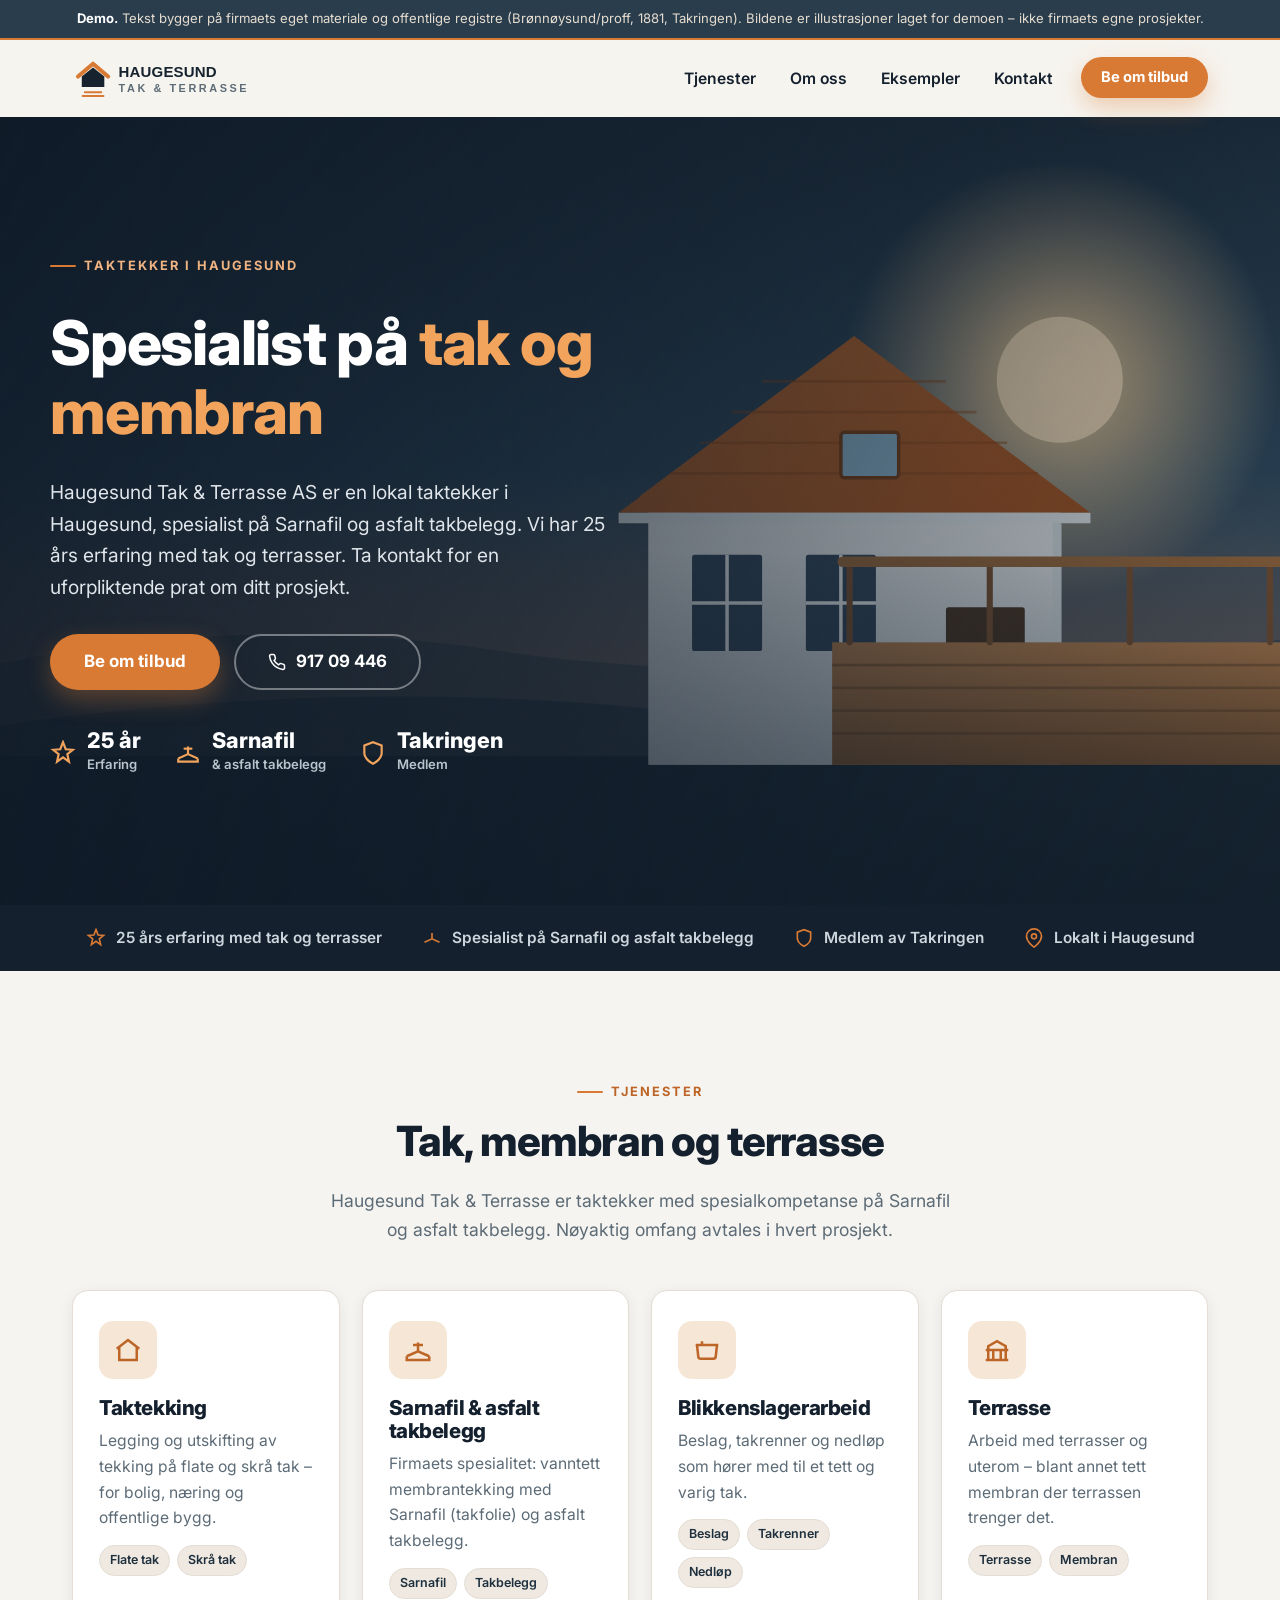
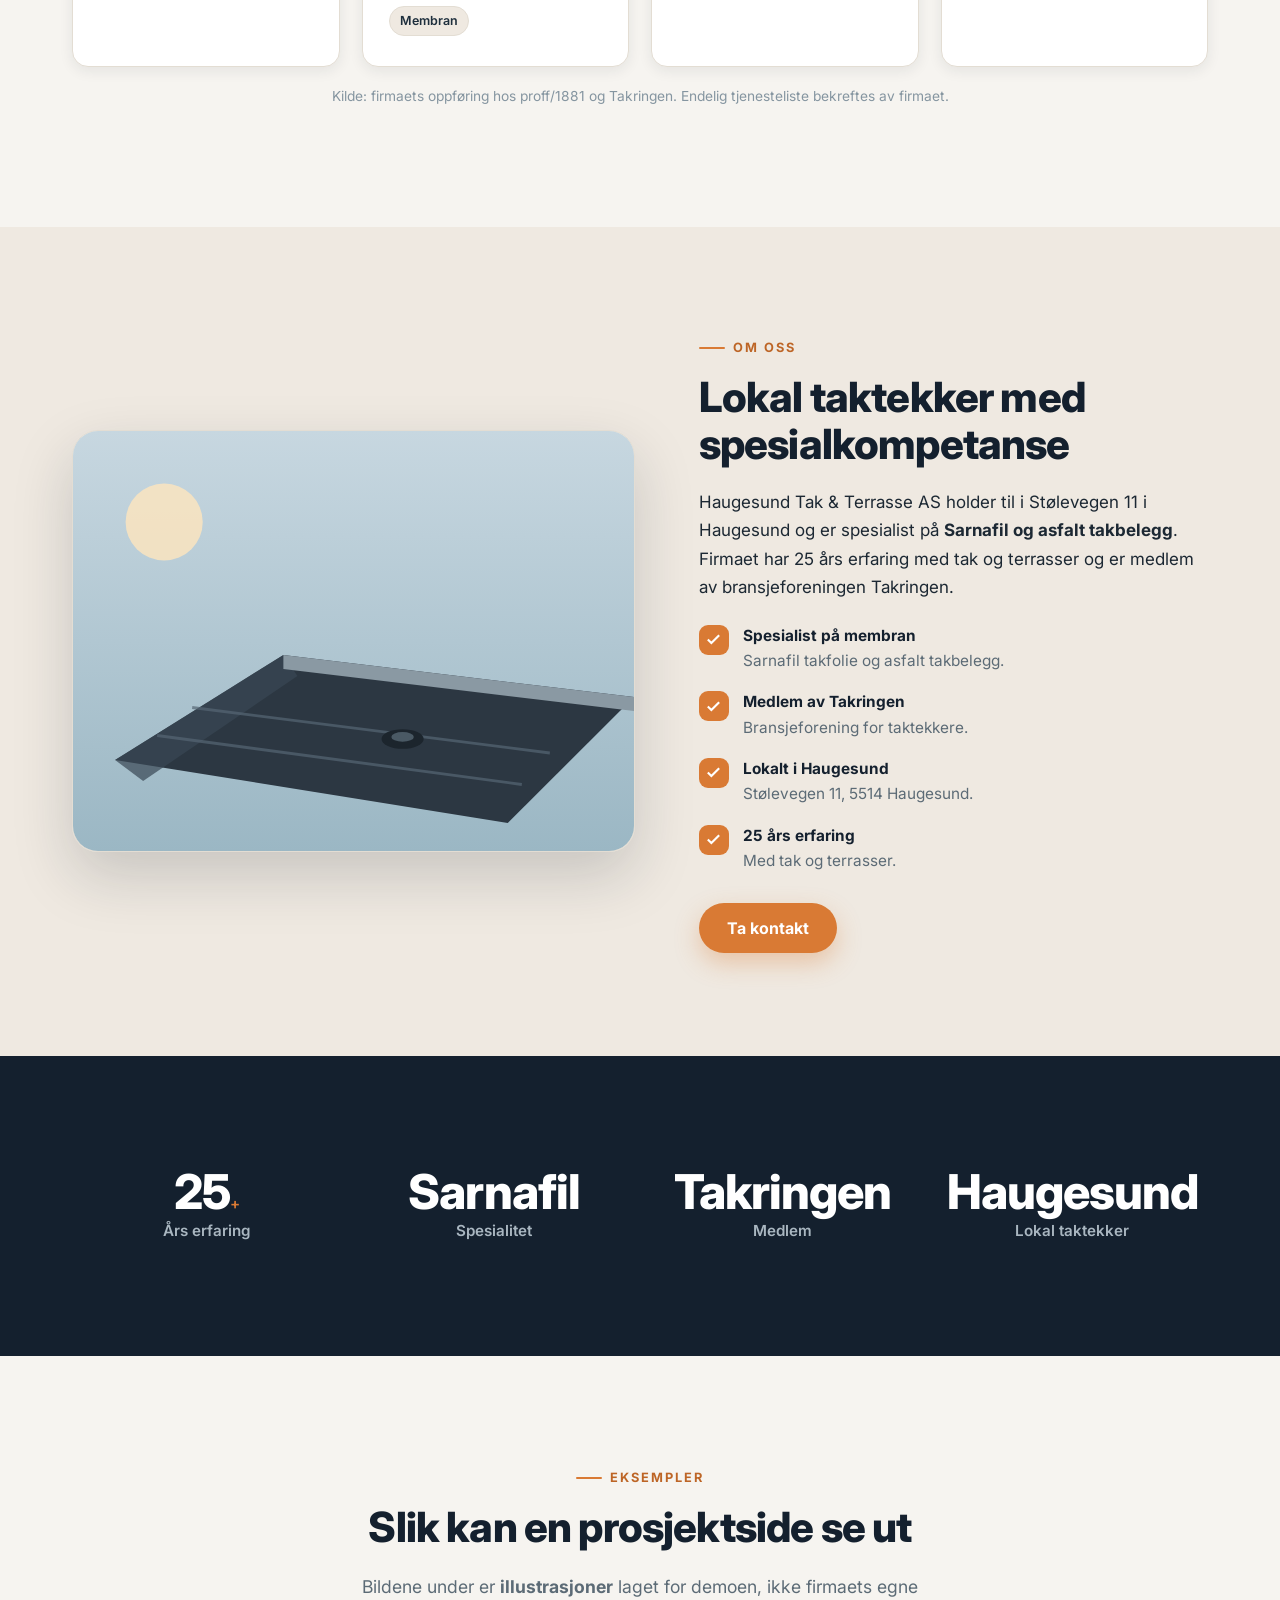
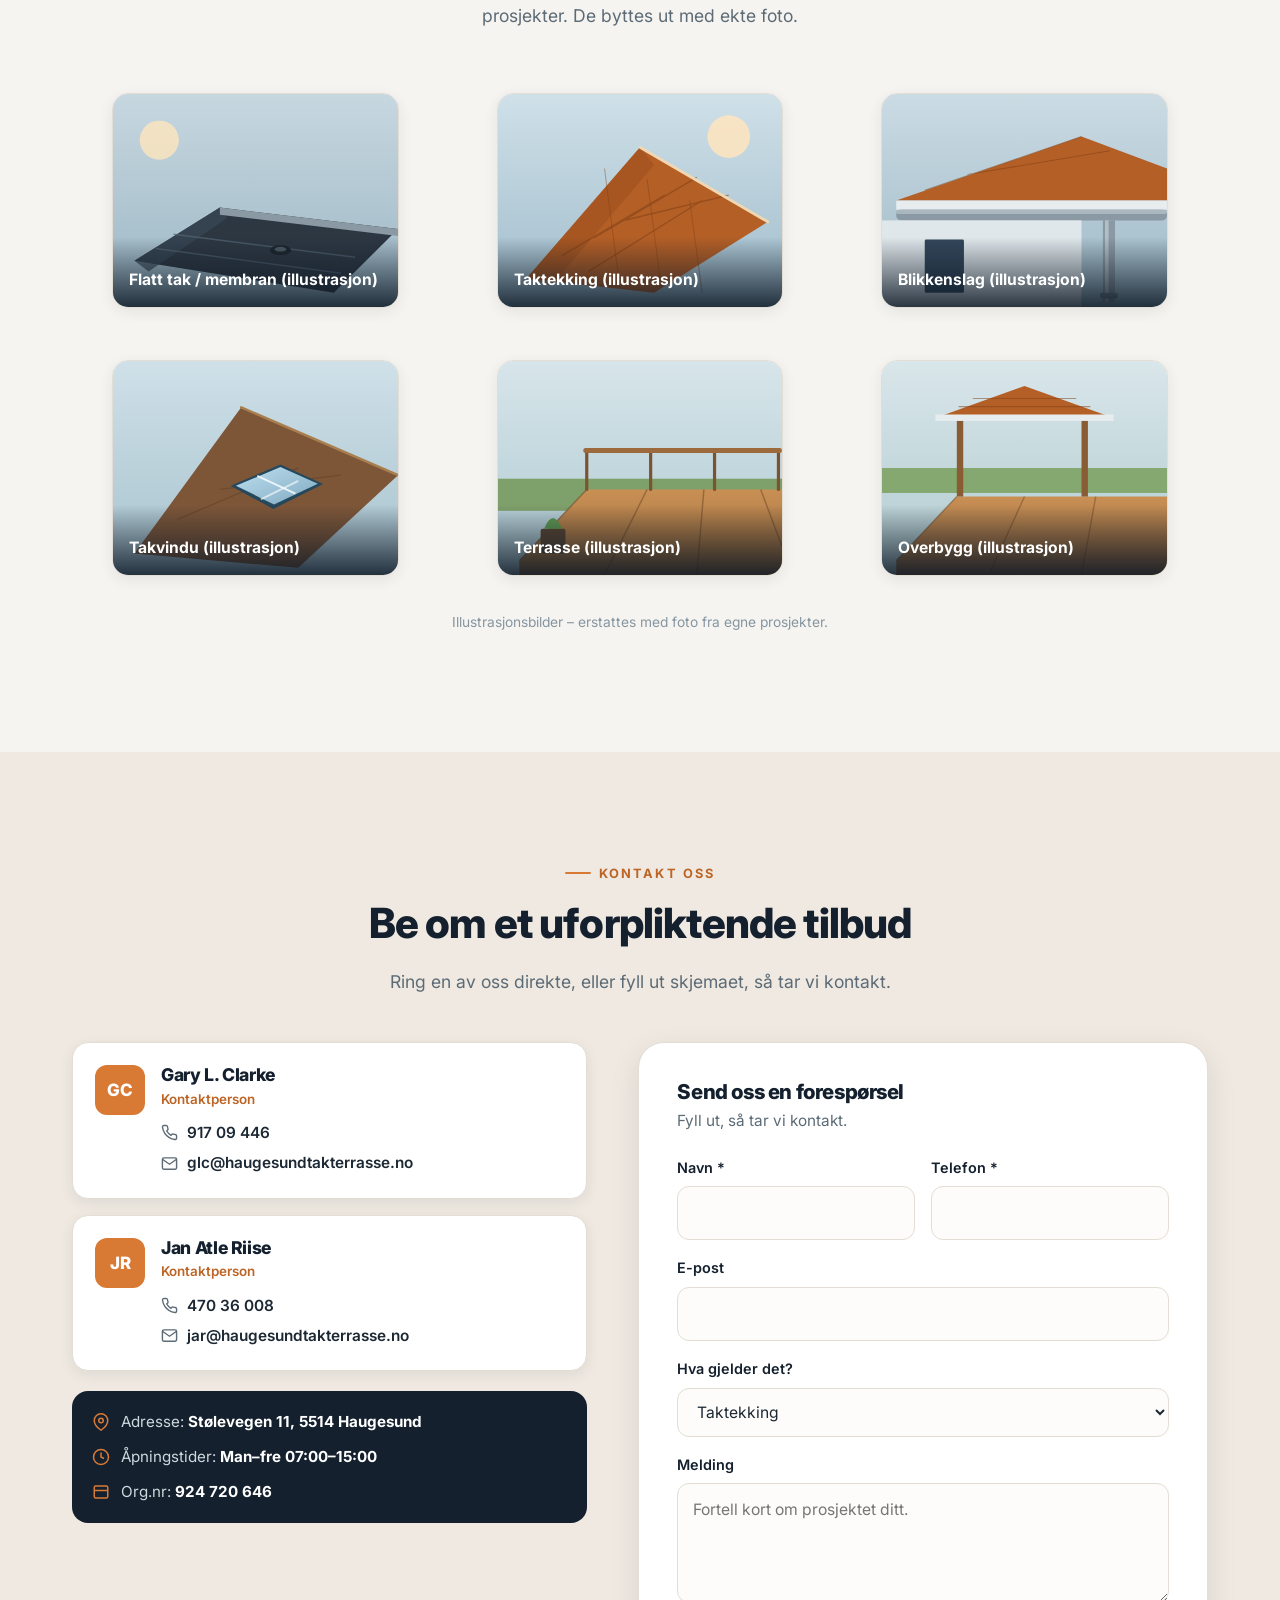
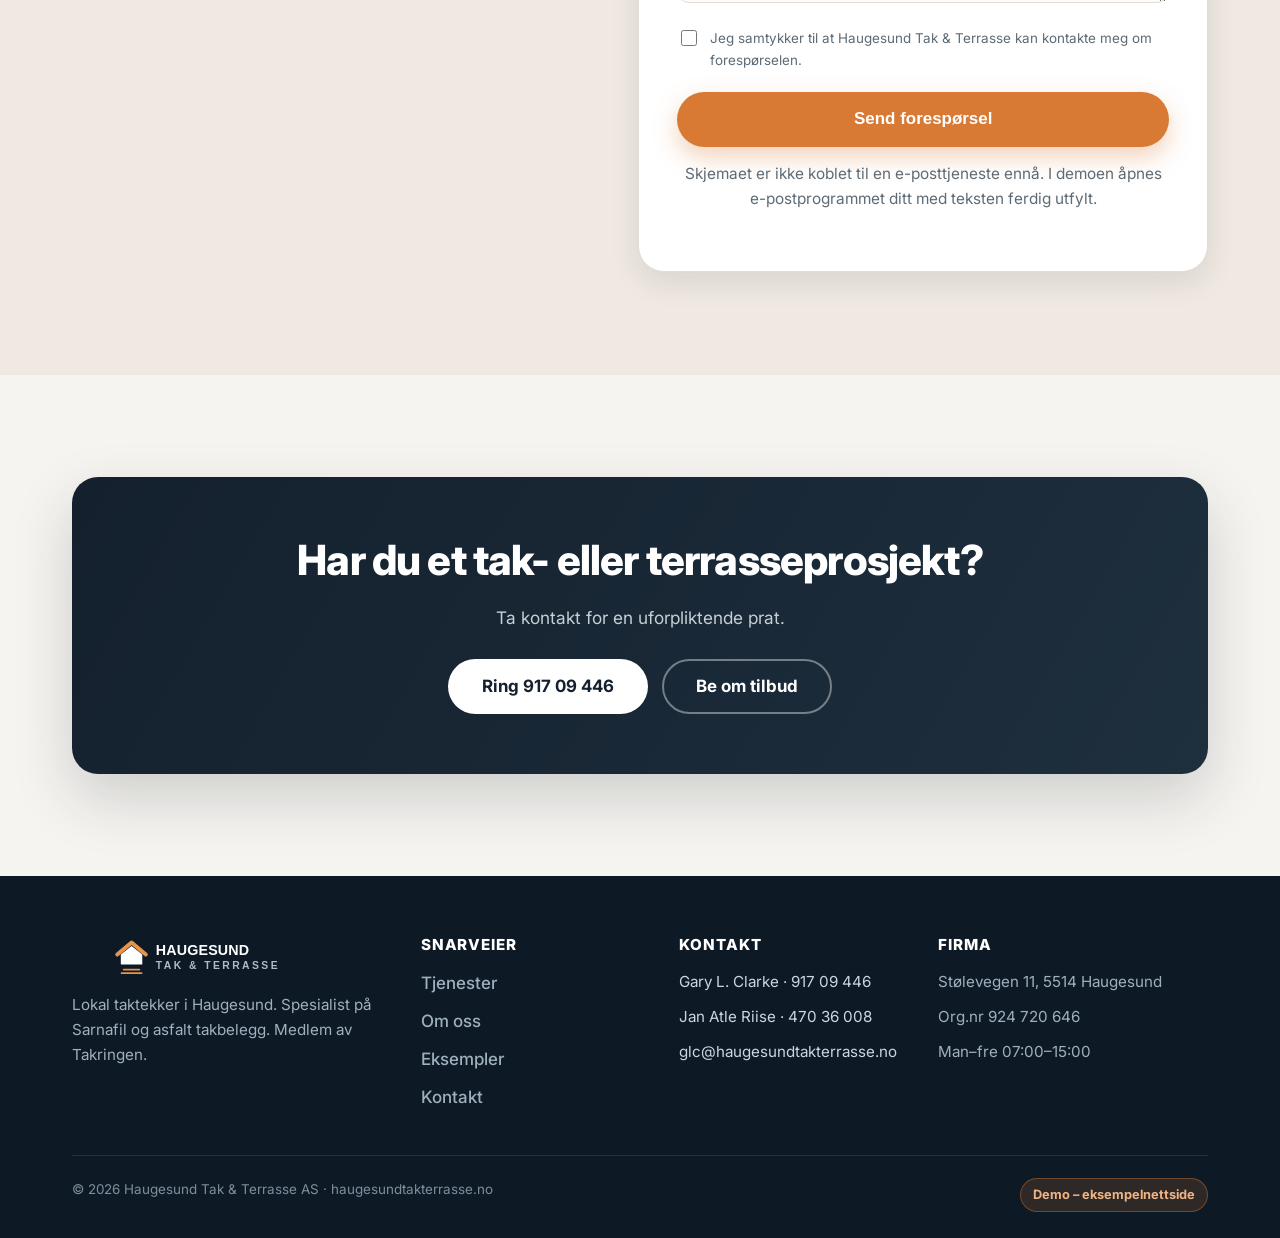
==== commit 79b94de9: "Bruk ekte, kildebelagte firmaopplysninger Slo opp firmaet i offentlige registre og la inn verifisert" ====
--- a/haugesund-tak-terrasse/index.html
+++ b/haugesund-tak-terrasse/index.html
@@ -3,9 +3,9 @@
 <head>
   <meta charset="UTF-8">
   <meta name="viewport" content="width=device-width, initial-scale=1.0">
-  <title>Haugesund Tak &amp; Terrasse AS – Tak og terrasse i Haugesund</title>
-  <meta name="description" content="Haugesund Tak & Terrasse AS – lokalt firma med 25 års erfaring med tak og terrasser i Haugesund. Ta kontakt med oss for en uforpliktende prat om ditt prosjekt.">
-  <meta name="keywords" content="tak, terrasse, taktekking, Haugesund, Haugesund Tak og Terrasse">
+  <title>Haugesund Tak &amp; Terrasse AS – Taktekking, Sarnafil og membran i Haugesund</title>
+  <meta name="description" content="Haugesund Tak & Terrasse AS – lokal taktekker i Haugesund, spesialist på Sarnafil og asfalt takbelegg. Taktekking, membran, blikkenslag og terrasse. Medlem av Takringen. Ta kontakt for et uforpliktende tilbud.">
+  <meta name="keywords" content="taktekking, tak, Sarnafil, asfalt takbelegg, membran, blikkenslag, terrasse, Takringen, Haugesund, Haugesund Tak og Terrasse">
   <meta name="author" content="Haugesund Tak & Terrasse AS">
   <meta name="robots" content="index, follow">
   <meta name="theme-color" content="#14202e">
@@ -14,15 +14,15 @@
   <!-- Open Graph -->
   <meta property="og:type" content="website">
   <meta property="og:site_name" content="Haugesund Tak & Terrasse AS">
-  <meta property="og:title" content="Haugesund Tak & Terrasse AS – Tak og terrasse i Haugesund">
-  <meta property="og:description" content="Lokalt firma med 25 års erfaring med tak og terrasser i Haugesund. Ta kontakt for en uforpliktende prat.">
+  <meta property="og:title" content="Haugesund Tak & Terrasse AS – Taktekking og membran i Haugesund">
+  <meta property="og:description" content="Lokal taktekker i Haugesund. Spesialist på Sarnafil og asfalt takbelegg. Medlem av Takringen. Ta kontakt for en uforpliktende prat.">
   <meta property="og:locale" content="nb_NO">
   <meta property="og:url" content="https://haugesundtakterrasse.no/">
   <meta property="og:image" content="assets/img/og-image.svg">
 
   <meta name="twitter:card" content="summary_large_image">
   <meta name="twitter:title" content="Haugesund Tak & Terrasse AS">
-  <meta name="twitter:description" content="Lokalt firma med 25 års erfaring med tak og terrasser i Haugesund.">
+  <meta name="twitter:description" content="Lokal taktekker i Haugesund – spesialist på Sarnafil og asfalt takbelegg. Medlem av Takringen.">
   <meta name="twitter:image" content="assets/img/og-image.svg">
 
   <link rel="icon" type="image/svg+xml" href="assets/img/favicon.svg">
@@ -32,27 +32,33 @@
   <link rel="preconnect" href="https://fonts.gstatic.com" crossorigin>
   <link rel="stylesheet" href="https://fonts.googleapis.com/css2?family=Inter:wght@400;500;600;700;800;900&display=swap">
 
-  <link rel="stylesheet" href="css/styles.css?v=2">
-
-  <!-- Structured data: LocalBusiness. Kun opplysninger fra kundens materiale. -->
+  <link rel="stylesheet" href="css/styles.css?v=3">
+
+  <!-- Structured data: opplysninger fra offentlige registre og kundens materiale -->
   <script type="application/ld+json">
   {
     "@context": "https://schema.org",
     "@type": "RoofingContractor",
     "name": "Haugesund Tak & Terrasse AS",
-    "description": "Lokalt firma med 25 års erfaring med tak og terrasser i Haugesund.",
+    "legalName": "Haugesund Tak & Terrasse AS",
+    "description": "Lokal taktekker i Haugesund, spesialist på Sarnafil og asfalt takbelegg. Utfører taktekking, membran, blikkenslagerarbeid og terrasse. Medlem av Takringen.",
     "url": "https://haugesundtakterrasse.no/",
     "email": "glc@haugesundtakterrasse.no",
     "telephone": "+4791709446",
     "image": "https://haugesundtakterrasse.no/assets/img/og-image.svg",
-    "slogan": "25 års erfaring med tak og terrasser",
+    "foundingDate": "2020-02-18",
+    "identifier": { "@type": "PropertyValue", "propertyID": "NO-orgnr", "value": "924720646" },
+    "numberOfEmployees": { "@type": "QuantitativeValue", "minValue": 1, "maxValue": 4 },
+    "knowsAbout": ["Sarnafil takbelegg", "Asfalt takbelegg", "Taktekking", "Membran", "Blikkenslagerarbeid"],
+    "memberOf": { "@type": "Organization", "name": "Takringen" },
     "address": {
       "@type": "PostalAddress",
+      "streetAddress": "Stølevegen 11",
+      "postalCode": "5514",
       "addressLocality": "Haugesund",
       "addressRegion": "Rogaland",
       "addressCountry": "NO"
     },
-    "areaServed": { "@type": "City", "name": "Haugesund" },
     "openingHoursSpecification": [{
       "@type": "OpeningHoursSpecification",
       "dayOfWeek": ["Monday", "Tuesday", "Wednesday", "Thursday", "Friday"],
@@ -71,8 +77,8 @@
 
   <!-- Ærlig demo-merking -->
   <div class="demo-bar" role="note">
-    Demo / eksempelnettside. Kontaktinfo, åpningstider og «25 års erfaring» er hentet fra kundens eget materiale.
-    Øvrig tekst og bilder er eksempelinnhold som bekreftes og tilpasses av Haugesund Tak &amp; Terrasse.
+    <strong>Demo.</strong> Tekst bygger på firmaets eget materiale og offentlige registre (Brønnøysund/proff, 1881, Takringen).
+    Bildene er illustrasjoner laget for demoen – ikke firmaets egne prosjekter.
   </div>
 
   <!-- ===================== HEADER ===================== -->
@@ -88,7 +94,7 @@
 
       <nav class="main-nav" id="mainNav" aria-label="Hovedmeny">
         <ul>
-          <li><a href="#tjenester">Tak &amp; terrasse</a></li>
+          <li><a href="#tjenester">Tjenester</a></li>
           <li><a href="#om-oss">Om oss</a></li>
           <li><a href="#prosjekter">Eksempler</a></li>
           <li><a href="#kontakt">Kontakt</a></li>
@@ -105,11 +111,12 @@
       <div class="hero-overlay" aria-hidden="true"></div>
       <div class="container hero-inner">
         <div class="hero-copy">
-          <p class="eyebrow">Tak &amp; terrasse · Haugesund</p>
-          <h1 id="hero-title">25 års erfaring med <span class="hl">tak og terrasser</span></h1>
+          <p class="eyebrow">Taktekker i Haugesund</p>
+          <h1 id="hero-title">Spesialist på <span class="hl">tak og membran</span></h1>
           <p class="hero-lead">
-            Haugesund Tak &amp; Terrasse AS er et lokalt firma i Haugesund.
-            Har du et prosjekt med tak eller terrasse? Ta kontakt med oss for en uforpliktende prat.
+            Haugesund Tak &amp; Terrasse AS er en lokal taktekker i Haugesund, spesialist på
+            Sarnafil og asfalt takbelegg. Vi har 25 års erfaring med tak og terrasser.
+            Ta kontakt for en uforpliktende prat om ditt prosjekt.
           </p>
           <div class="hero-cta">
             <a href="#kontakt" class="btn btn-primary btn-lg">Be om tilbud</a>
@@ -124,12 +131,12 @@
               <div><b>25 år</b><span>Erfaring</span></div>
             </div>
             <div class="hero-badge">
-              <svg viewBox="0 0 24 24" fill="none" stroke="currentColor" stroke-width="2" aria-hidden="true"><path d="M3 11l9-7 9 7"/><path d="M5 10v10h14V10"/></svg>
-              <div><b>Tak &amp; terrasse</b><span>Det vi driver med</span></div>
+              <svg viewBox="0 0 24 24" fill="none" stroke="currentColor" stroke-width="2" aria-hidden="true"><path d="M3 17l9-4 9 4"/><path d="M3 17v3h18v-3"/><path d="M12 13V6"/><path d="M8 8h8"/></svg>
+              <div><b>Sarnafil</b><span>&amp; asfalt takbelegg</span></div>
             </div>
             <div class="hero-badge">
-              <svg viewBox="0 0 24 24" fill="none" stroke="currentColor" stroke-width="2" aria-hidden="true"><path d="M21 10c0 7-9 13-9 13s-9-6-9-13a9 9 0 0 1 18 0z"/><circle cx="12" cy="10" r="3"/></svg>
-              <div><b>Haugesund</b><span>Lokalt firma</span></div>
+              <svg viewBox="0 0 24 24" fill="none" stroke="currentColor" stroke-width="2" aria-hidden="true"><path d="M12 22s8-4 8-10V5l-8-3-8 3v7c0 6 8 10 8 10z"/></svg>
+              <div><b>Takringen</b><span>Medlem</span></div>
             </div>
           </div>
         </div>
@@ -140,8 +147,9 @@
     <div class="trustbar">
       <div class="container">
         <span class="trust-item"><svg viewBox="0 0 24 24" fill="none" stroke="currentColor" stroke-width="2"><path d="M12 2l2.5 6.5L21 9l-5 4 1.5 7L12 16l-5.5 4L8 13 3 9l6.5-.5z"/></svg> 25 års erfaring med tak og terrasser</span>
-        <span class="trust-item"><svg viewBox="0 0 24 24" fill="none" stroke="currentColor" stroke-width="2"><path d="M21 10c0 7-9 13-9 13s-9-6-9-13a9 9 0 0 1 18 0z"/><circle cx="12" cy="10" r="3"/></svg> Lokalt firma i Haugesund</span>
-        <span class="trust-item"><svg viewBox="0 0 24 24" fill="none" stroke="currentColor" stroke-width="2"><circle cx="12" cy="12" r="10"/><path d="M12 6v6l4 2"/></svg> Man–fre 07:00–15:00</span>
+        <span class="trust-item"><svg viewBox="0 0 24 24" fill="none" stroke="currentColor" stroke-width="2"><path d="M3 17l9-4 9 4"/><path d="M12 13V6"/></svg> Spesialist på Sarnafil og asfalt takbelegg</span>
+        <span class="trust-item"><svg viewBox="0 0 24 24" fill="none" stroke="currentColor" stroke-width="2"><path d="M12 22s8-4 8-10V5l-8-3-8 3v7c0 6 8 10 8 10z"/></svg> Medlem av Takringen</span>
+        <span class="trust-item"><svg viewBox="0 0 24 24" fill="none" stroke="currentColor" stroke-width="2"><path d="M21 10c0 7-9 13-9 13s-9-6-9-13a9 9 0 0 1 18 0z"/><circle cx="12" cy="10" r="3"/></svg> Lokalt i Haugesund</span>
       </div>
     </div>
 
@@ -149,60 +157,74 @@
     <section class="section" id="tjenester">
       <div class="container">
         <div class="section-head center reveal">
-          <p class="eyebrow">Tak &amp; terrasse</p>
-          <h2>Det vi driver med</h2>
-          <p class="lead">Firmaet jobber med tak og terrasser. Punktene under er <strong>eksempler</strong> på oppgaver som er vanlige i bransjen – den endelige tjenestelisten fylles inn av Haugesund Tak &amp; Terrasse.</p>
-        </div>
-
-        <div class="svc-grid two">
+          <p class="eyebrow">Tjenester</p>
+          <h2>Tak, membran og terrasse</h2>
+          <p class="lead">Haugesund Tak &amp; Terrasse er taktekker med spesialkompetanse på Sarnafil og asfalt takbelegg. Nøyaktig omfang avtales i hvert prosjekt.</p>
+        </div>
+
+        <div class="svc-grid">
           <article class="svc-card reveal">
             <div class="svc-ico"><svg viewBox="0 0 24 24" fill="none" stroke="currentColor" stroke-width="2" aria-hidden="true"><path d="M3 11l9-7 9 7"/><path d="M5 10v10h14V10"/></svg></div>
-            <h3>Tak</h3>
-            <p>Arbeid på tak – for eksempel legging og utskifting av tekking, samt tilhørende oppgaver. Konkret innhold bekreftes av firmaet.</p>
-            <div class="svc-tags"><span>Eksempel</span><span>Tilpasses</span></div>
+            <h3>Taktekking</h3>
+            <p>Legging og utskifting av tekking på flate og skrå tak – for bolig, næring og offentlige bygg.</p>
+            <div class="svc-tags"><span>Flate tak</span><span>Skrå tak</span></div>
           </article>
 
           <article class="svc-card reveal d1">
+            <div class="svc-ico"><svg viewBox="0 0 24 24" fill="none" stroke="currentColor" stroke-width="2" aria-hidden="true"><path d="M3 17l9-4 9 4"/><path d="M3 17v3h18v-3"/><path d="M12 13V6"/><path d="M8 8h8"/></svg></div>
+            <h3>Sarnafil &amp; asfalt takbelegg</h3>
+            <p>Firmaets spesialitet: vanntett membrantekking med Sarnafil (takfolie) og asfalt takbelegg.</p>
+            <div class="svc-tags"><span>Sarnafil</span><span>Takbelegg</span><span>Membran</span></div>
+          </article>
+
+          <article class="svc-card reveal d2">
+            <div class="svc-ico"><svg viewBox="0 0 24 24" fill="none" stroke="currentColor" stroke-width="2" aria-hidden="true"><path d="M3 8h18"/><path d="M4 8l1 9a2 2 0 0 0 2 2h10a2 2 0 0 0 2-2l1-9"/><path d="M8 8V5"/></svg></div>
+            <h3>Blikkenslagerarbeid</h3>
+            <p>Beslag, takrenner og nedløp som hører med til et tett og varig tak.</p>
+            <div class="svc-tags"><span>Beslag</span><span>Takrenner</span><span>Nedløp</span></div>
+          </article>
+
+          <article class="svc-card reveal">
             <div class="svc-ico"><svg viewBox="0 0 24 24" fill="none" stroke="currentColor" stroke-width="2" aria-hidden="true"><path d="M3 20h18"/><path d="M5 20V9l7-4 7 4v11"/><path d="M3 12h18M9 20V12M15 20V12"/></svg></div>
             <h3>Terrasse</h3>
-            <p>Arbeid med terrasser og uterom i tre. Omfang og løsninger avtales i hvert enkelt prosjekt. Konkret innhold bekreftes av firmaet.</p>
-            <div class="svc-tags"><span>Eksempel</span><span>Tilpasses</span></div>
+            <p>Arbeid med terrasser og uterom – blant annet tett membran der terrassen trenger det.</p>
+            <div class="svc-tags"><span>Terrasse</span><span>Membran</span></div>
           </article>
         </div>
-        <p class="gallery-note">Plassholdertekst – erstattes med firmaets egen beskrivelse av hva de tilbyr.</p>
-      </div>
-    </section>
-
-    <!-- ===================== OM OSS (kun fakta) ===================== -->
+        <p class="gallery-note">Kilde: firmaets oppføring hos proff/1881 og Takringen. Endelig tjenesteliste bekreftes av firmaet.</p>
+      </div>
+    </section>
+
+    <!-- ===================== OM OSS (fakta) ===================== -->
     <section class="section bg-paper-2" id="om-oss">
       <div class="container split">
         <div class="split-media reveal">
-          <img src="assets/img/prosjekt-terrasse.svg" alt="Illustrasjon av terrasse i tre">
+          <img src="assets/img/prosjekt-flatt-tak.svg" alt="Illustrasjon av flatt tak med membran">
         </div>
         <div class="reveal d1">
           <p class="eyebrow">Om oss</p>
-          <h2>Lokalt firma med lang erfaring</h2>
+          <h2>Lokal taktekker med spesialkompetanse</h2>
           <p>
-            Haugesund Tak &amp; Terrasse AS er et lokalt firma i Haugesund med
-            <strong>25 års erfaring med tak og terrasser</strong>. Har du et prosjekt, tar du
-            kontakt med en av oss for en uforpliktende prat.
+            Haugesund Tak &amp; Terrasse AS holder til i Stølevegen 11 i Haugesund og er
+            spesialist på <strong>Sarnafil og asfalt takbelegg</strong>. Firmaet har 25 års
+            erfaring med tak og terrasser og er medlem av bransjeforeningen Takringen.
           </p>
           <ul class="feature-list">
             <li>
               <span class="fi"><svg viewBox="0 0 24 24" fill="none" stroke="currentColor" stroke-width="3"><path d="M20 6L9 17l-5-5"/></svg></span>
-              <span><b>25 års erfaring</b>Med tak og terrasser.</span>
+              <span><b>Spesialist på membran</b>Sarnafil takfolie og asfalt takbelegg.</span>
             </li>
             <li>
               <span class="fi"><svg viewBox="0 0 24 24" fill="none" stroke="currentColor" stroke-width="3"><path d="M20 6L9 17l-5-5"/></svg></span>
-              <span><b>Lokalt i Haugesund</b>Kort vei til deg.</span>
+              <span><b>Medlem av Takringen</b>Bransjeforening for taktekkere.</span>
             </li>
             <li>
               <span class="fi"><svg viewBox="0 0 24 24" fill="none" stroke="currentColor" stroke-width="3"><path d="M20 6L9 17l-5-5"/></svg></span>
-              <span><b>To kontaktpersoner</b>Gary L. Clarke og Jan Atle Riise.</span>
+              <span><b>Lokalt i Haugesund</b>Stølevegen 11, 5514 Haugesund.</span>
             </li>
             <li>
               <span class="fi"><svg viewBox="0 0 24 24" fill="none" stroke="currentColor" stroke-width="3"><path d="M20 6L9 17l-5-5"/></svg></span>
-              <span><b>Åpent man–fre</b>07:00–15:00.</span>
+              <span><b>25 års erfaring</b>Med tak og terrasser.</span>
             </li>
           </ul>
           <a href="#kontakt" class="btn btn-primary">Ta kontakt</a>
@@ -214,10 +236,10 @@
     <section class="section bg-ink">
       <div class="container">
         <div class="stats">
-          <div class="stat reveal"><b>25<span class="u">+</span></b><span>År med erfaring</span></div>
-          <div class="stat reveal d1"><b>2</b><span>Kontaktpersoner</span></div>
-          <div class="stat reveal d2"><b>07–15</b><span>Man–fre</span></div>
-          <div class="stat reveal d3"><b>Haugesund</b><span>Lokalt firma</span></div>
+          <div class="stat reveal"><b>25<span class="u">+</span></b><span>Års erfaring</span></div>
+          <div class="stat reveal d1"><b>Sarnafil</b><span>Spesialitet</span></div>
+          <div class="stat reveal d2"><b>Takringen</b><span>Medlem</span></div>
+          <div class="stat reveal d3"><b>Haugesund</b><span>Lokal taktekker</span></div>
         </div>
       </div>
     </section>
@@ -227,15 +249,15 @@
       <div class="container">
         <div class="section-head center reveal">
           <p class="eyebrow">Eksempler</p>
-          <h2>Slik kan en side med prosjekter se ut</h2>
+          <h2>Slik kan en prosjektside se ut</h2>
           <p class="lead">Bildene under er <strong>illustrasjoner</strong> laget for demoen, ikke firmaets egne prosjekter. De byttes ut med ekte foto.</p>
         </div>
         <div class="gallery">
-          <figure class="gcard reveal"><img src="assets/img/prosjekt-taktekking.svg" alt="Illustrasjon: tak med takstein"><figcaption>Tak (illustrasjon)</figcaption></figure>
+          <figure class="gcard reveal"><img src="assets/img/prosjekt-flatt-tak.svg" alt="Illustrasjon: flatt tak med membran"><figcaption>Flatt tak / membran (illustrasjon)</figcaption></figure>
+          <figure class="gcard reveal d1"><img src="assets/img/prosjekt-taktekking.svg" alt="Illustrasjon: taktekking"><figcaption>Taktekking (illustrasjon)</figcaption></figure>
+          <figure class="gcard reveal d2"><img src="assets/img/prosjekt-takrenner.svg" alt="Illustrasjon: beslag, takrenner og nedløp"><figcaption>Blikkenslag (illustrasjon)</figcaption></figure>
+          <figure class="gcard reveal"><img src="assets/img/prosjekt-takvindu.svg" alt="Illustrasjon: takvindu"><figcaption>Takvindu (illustrasjon)</figcaption></figure>
           <figure class="gcard reveal d1"><img src="assets/img/prosjekt-terrasse.svg" alt="Illustrasjon: terrasse i tre"><figcaption>Terrasse (illustrasjon)</figcaption></figure>
-          <figure class="gcard reveal d2"><img src="assets/img/prosjekt-takrenner.svg" alt="Illustrasjon: takrenner og nedløp"><figcaption>Takdetaljer (illustrasjon)</figcaption></figure>
-          <figure class="gcard reveal"><img src="assets/img/prosjekt-takvindu.svg" alt="Illustrasjon: takvindu"><figcaption>Takvindu (illustrasjon)</figcaption></figure>
-          <figure class="gcard reveal d1"><img src="assets/img/prosjekt-flatt-tak.svg" alt="Illustrasjon: flatt tak"><figcaption>Flatt tak (illustrasjon)</figcaption></figure>
           <figure class="gcard reveal d2"><img src="assets/img/prosjekt-overbygg.svg" alt="Illustrasjon: terrasse med overbygg"><figcaption>Overbygg (illustrasjon)</figcaption></figure>
         </div>
         <p class="gallery-note">Illustrasjonsbilder – erstattes med foto fra egne prosjekter.</p>
@@ -279,9 +301,9 @@
               </div>
 
               <div class="cmeta">
+                <div><svg viewBox="0 0 24 24" fill="none" stroke="currentColor" stroke-width="2"><path d="M21 10c0 7-9 13-9 13s-9-6-9-13a9 9 0 0 1 18 0z"/><circle cx="12" cy="10" r="3"/></svg><span>Adresse: <b>Stølevegen 11, 5514 Haugesund</b></span></div>
                 <div><svg viewBox="0 0 24 24" fill="none" stroke="currentColor" stroke-width="2"><circle cx="12" cy="12" r="10"/><path d="M12 6v6l4 2"/></svg><span>Åpningstider: <b>Man–fre 07:00–15:00</b></span></div>
-                <div><svg viewBox="0 0 24 24" fill="none" stroke="currentColor" stroke-width="2"><path d="M21 10c0 7-9 13-9 13s-9-6-9-13a9 9 0 0 1 18 0z"/><circle cx="12" cy="10" r="3"/></svg><span>Sted: <b>Haugesund</b></span></div>
-                <div><svg viewBox="0 0 24 24" fill="none" stroke="currentColor" stroke-width="2"><rect x="2" y="4" width="20" height="16" rx="2"/><path d="M22 6l-10 7L2 6"/></svg><span>haugesundtakterrasse.no</span></div>
+                <div><svg viewBox="0 0 24 24" fill="none" stroke="currentColor" stroke-width="2"><rect x="3" y="4" width="18" height="16" rx="2"/><path d="M3 10h18"/></svg><span>Org.nr: <b>924 720 646</b></span></div>
               </div>
             </div>
           </div>
@@ -312,7 +334,9 @@
               <div class="field">
                 <label for="tjeneste">Hva gjelder det?</label>
                 <select id="tjeneste" name="tjeneste">
-                  <option value="Tak">Tak</option>
+                  <option value="Taktekking">Taktekking</option>
+                  <option value="Sarnafil / asfalt takbelegg">Sarnafil / asfalt takbelegg</option>
+                  <option value="Blikkenslag (beslag/takrenner)">Blikkenslag (beslag/takrenner)</option>
                   <option value="Terrasse">Terrasse</option>
                   <option value="Annet">Annet</option>
                 </select>
@@ -357,12 +381,12 @@
       <div class="footer-grid">
         <div class="footer-about">
           <img src="assets/img/logo-white.svg" alt="Haugesund Tak &amp; Terrasse" width="330" height="56">
-          <p>Lokalt firma i Haugesund med 25 års erfaring med tak og terrasser.</p>
+          <p>Lokal taktekker i Haugesund. Spesialist på Sarnafil og asfalt takbelegg. Medlem av Takringen.</p>
         </div>
         <div>
           <h4>Snarveier</h4>
           <ul class="footer-links">
-            <li><a href="#tjenester">Tak &amp; terrasse</a></li>
+            <li><a href="#tjenester">Tjenester</a></li>
             <li><a href="#om-oss">Om oss</a></li>
             <li><a href="#prosjekter">Eksempler</a></li>
             <li><a href="#kontakt">Kontakt</a></li>
@@ -374,15 +398,14 @@
             <a href="tel:+4791709446">Gary L. Clarke · 917 09 446</a>
             <a href="tel:+4747036008">Jan Atle Riise · 470 36 008</a>
             <a href="mailto:glc@haugesundtakterrasse.no">glc@haugesundtakterrasse.no</a>
-            <a href="mailto:jar@haugesundtakterrasse.no">jar@haugesundtakterrasse.no</a>
           </div>
         </div>
         <div>
-          <h4>Åpningstider</h4>
+          <h4>Firma</h4>
           <div class="footer-contact">
-            <span>Mandag–fredag</span>
-            <span>07:00–15:00</span>
-            <span>Haugesund</span>
+            <span>Stølevegen 11, 5514 Haugesund</span>
+            <span>Org.nr 924 720 646</span>
+            <span>Man–fre 07:00–15:00</span>
           </div>
         </div>
       </div>
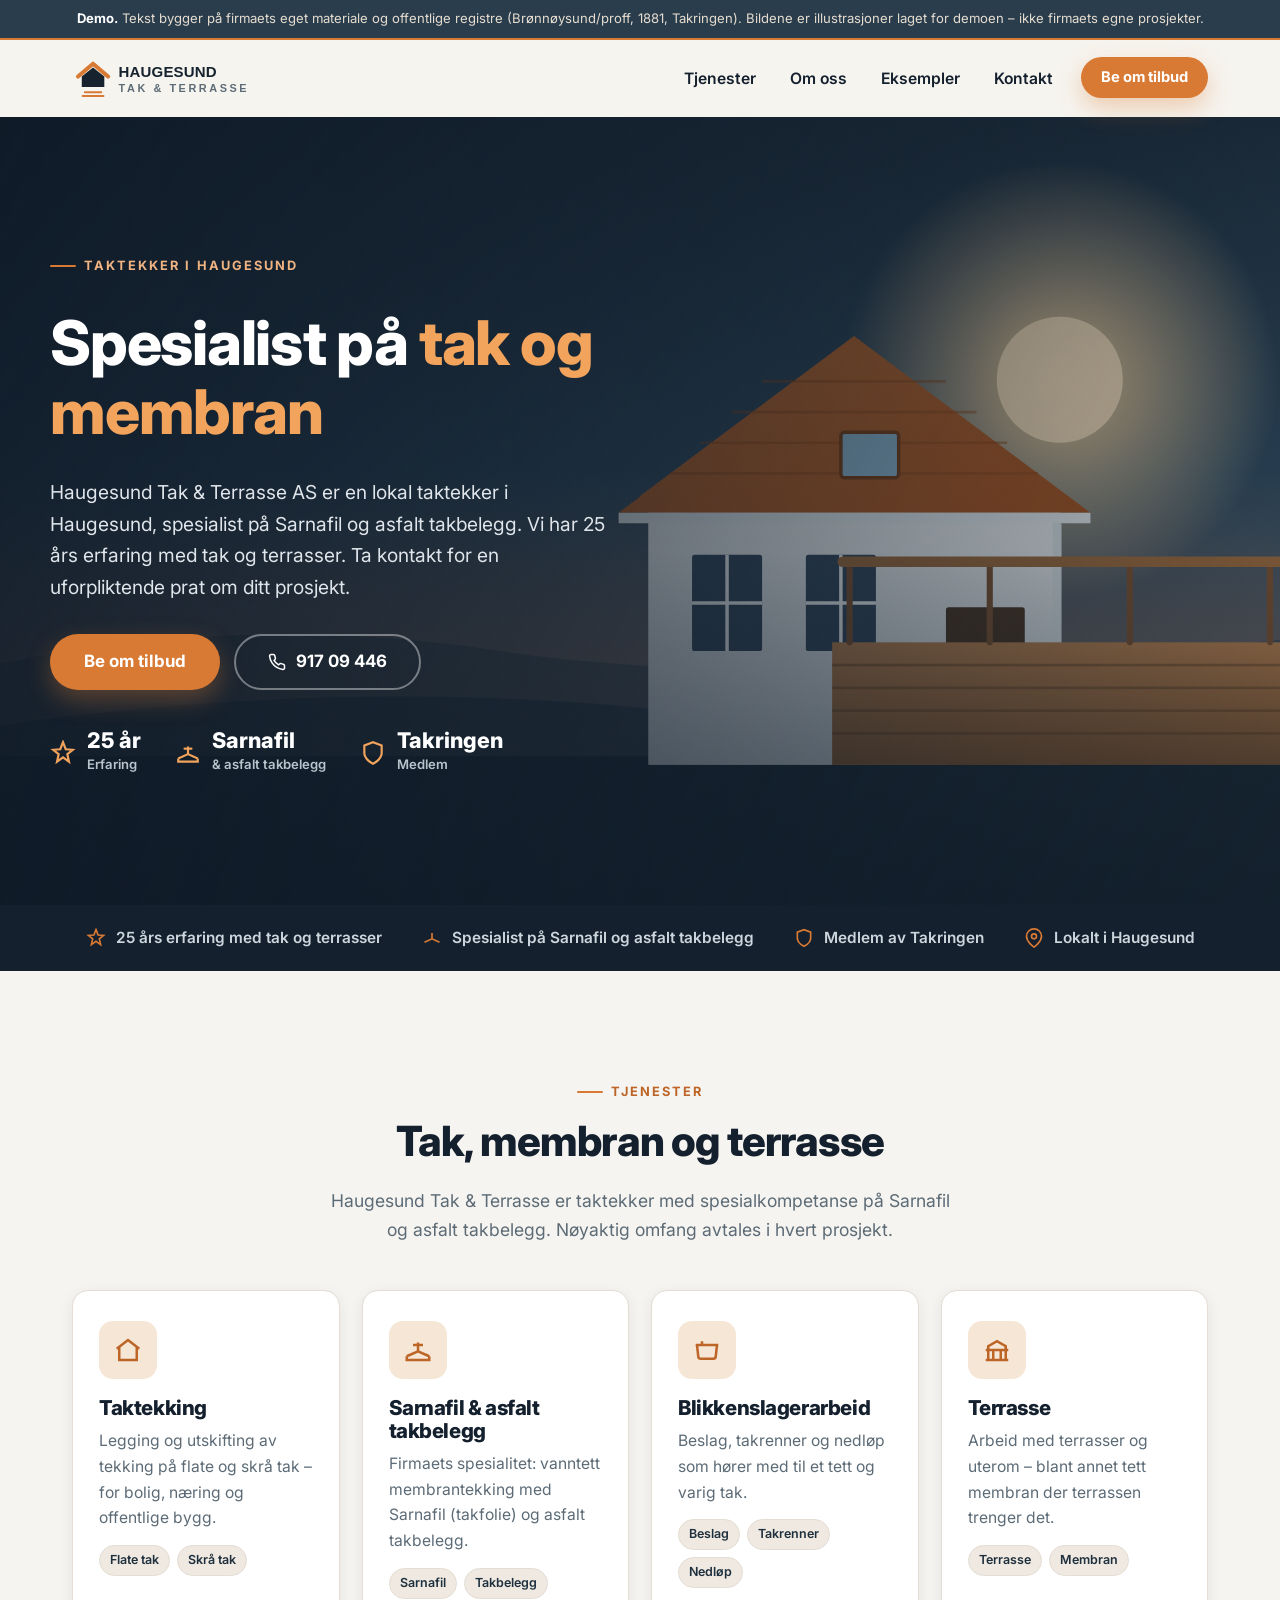
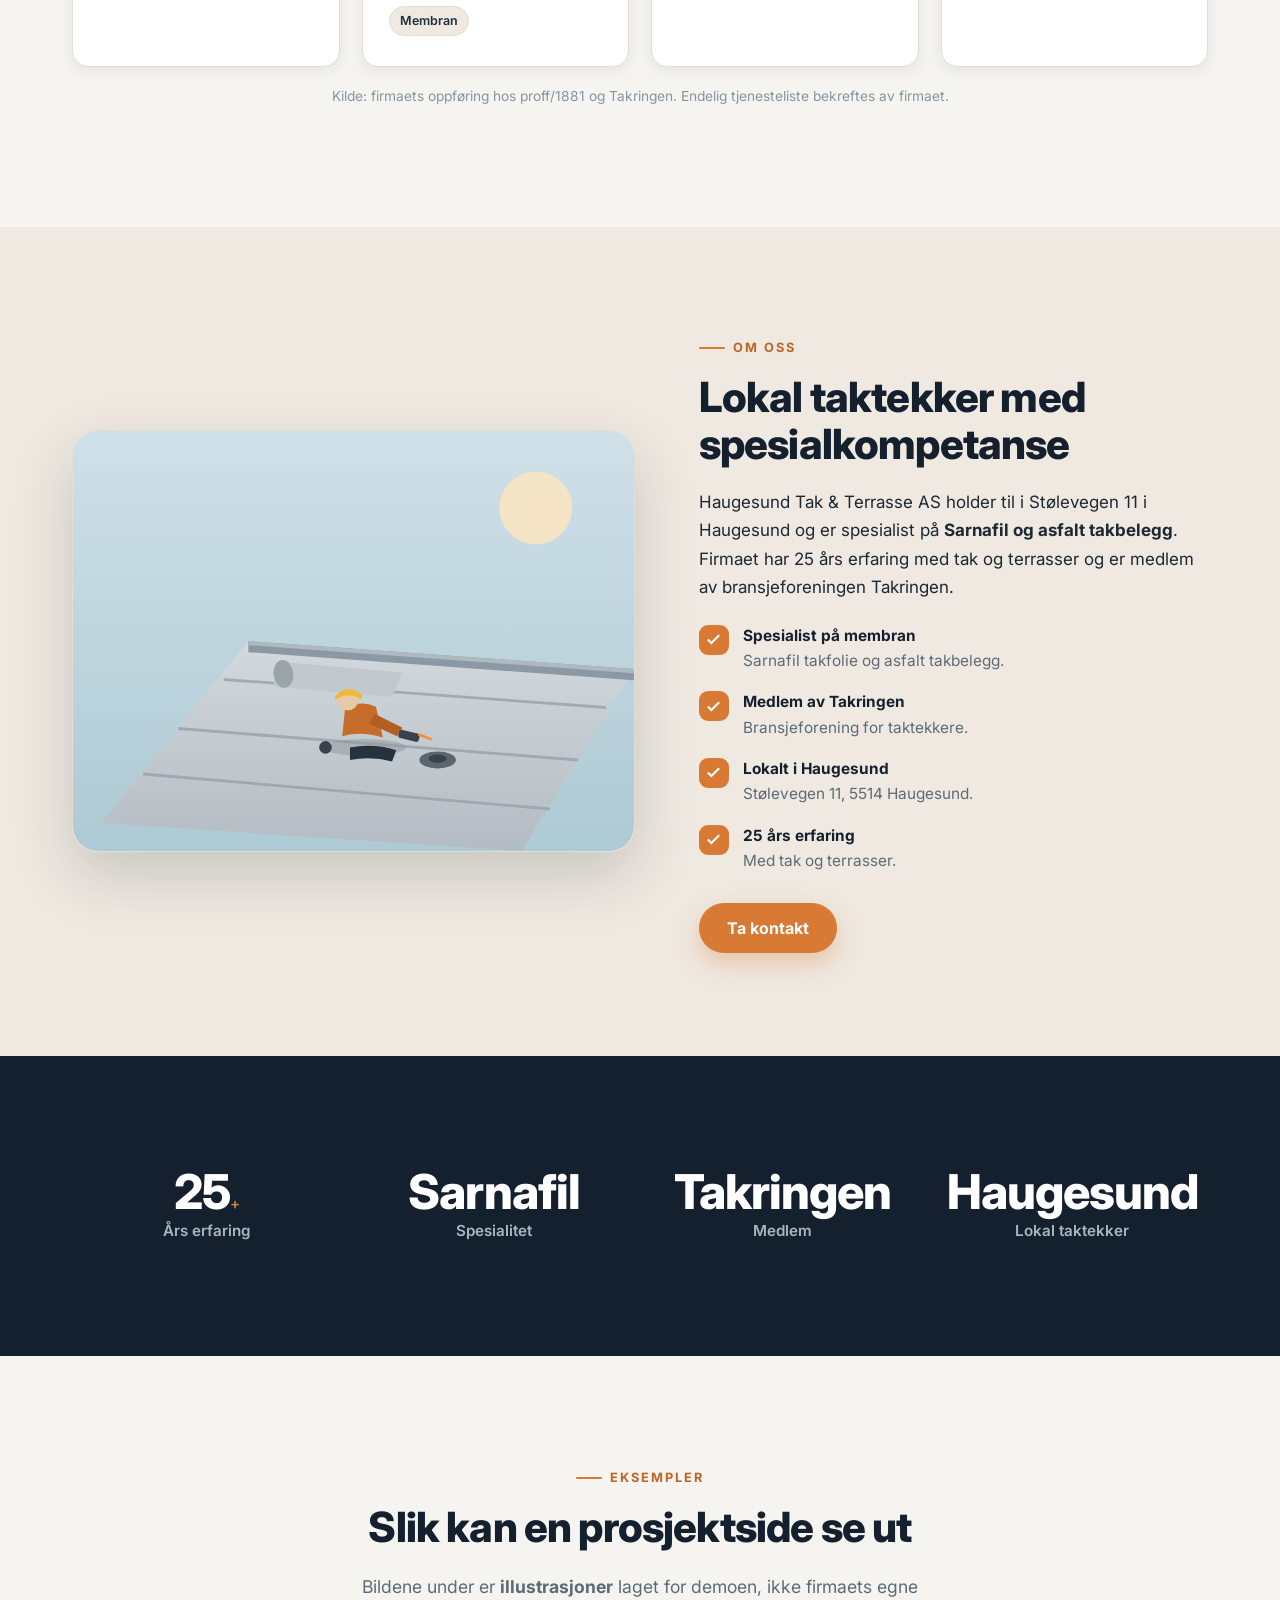
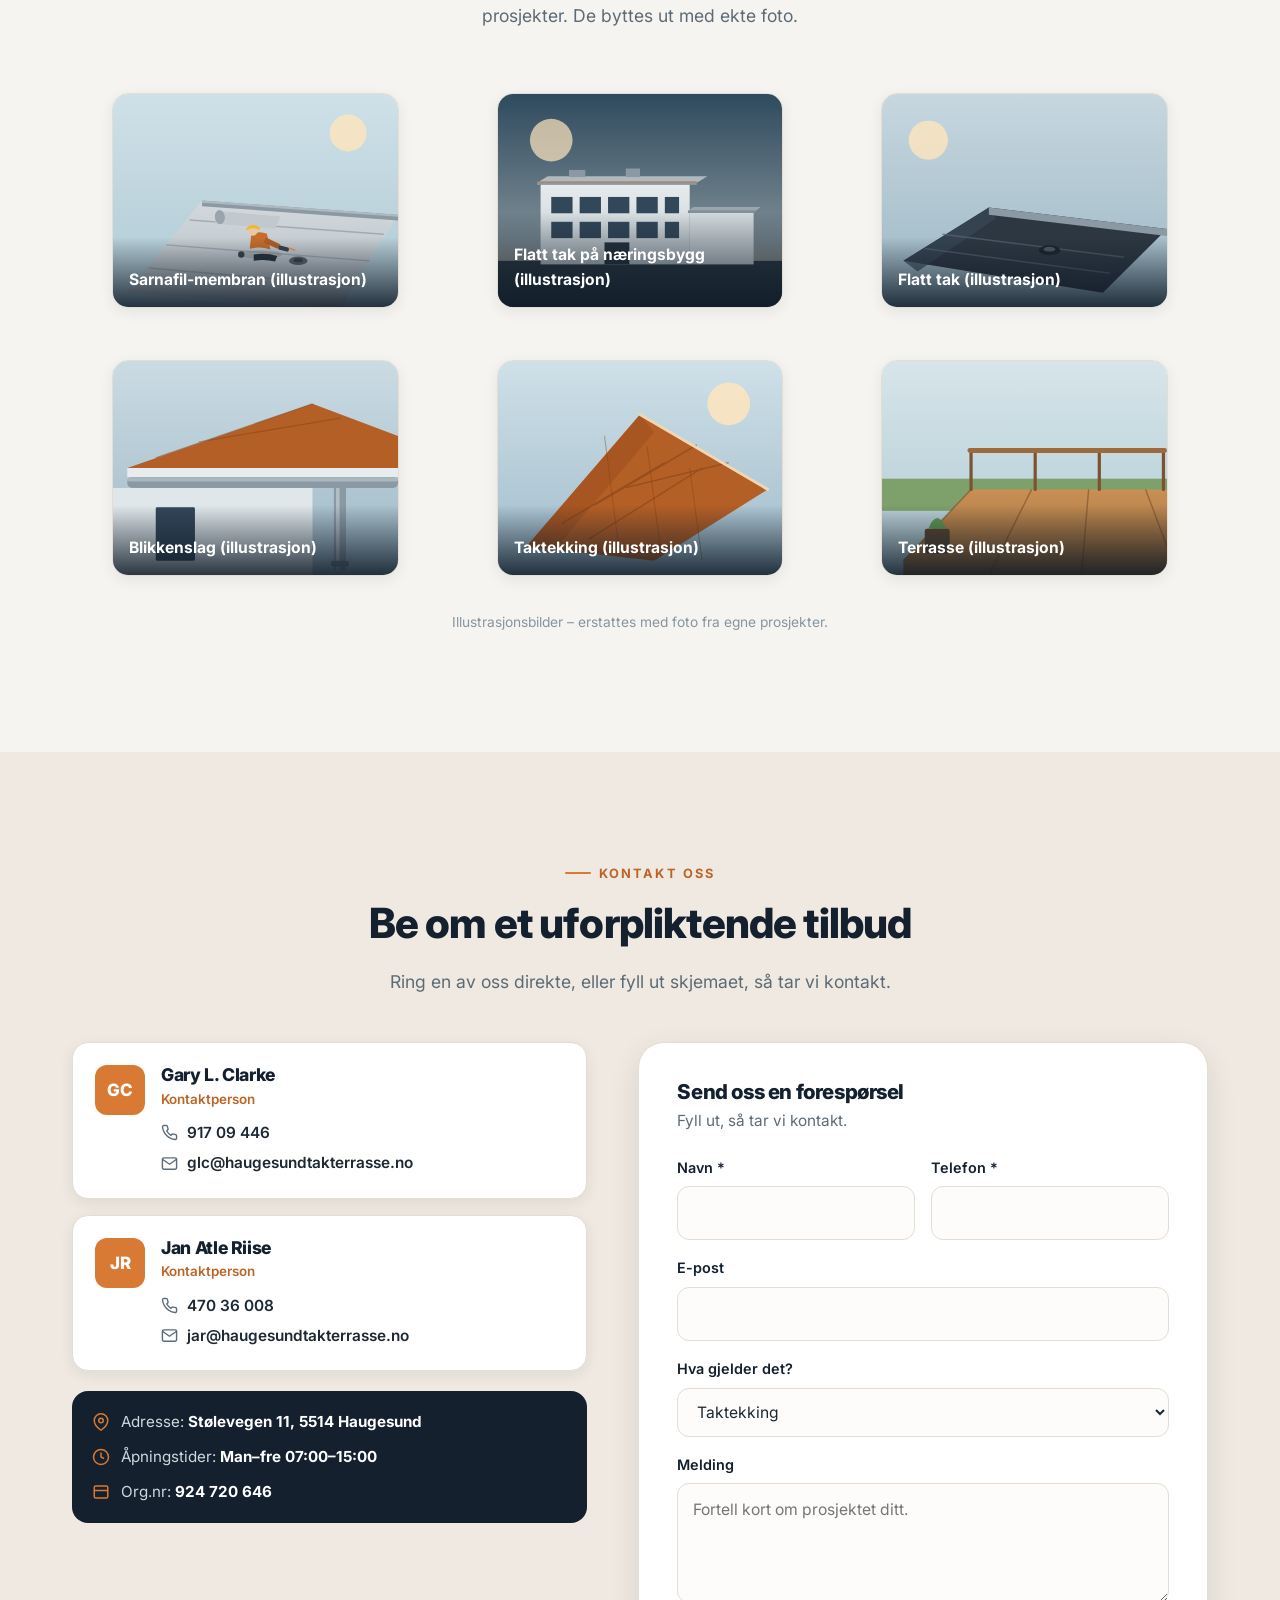
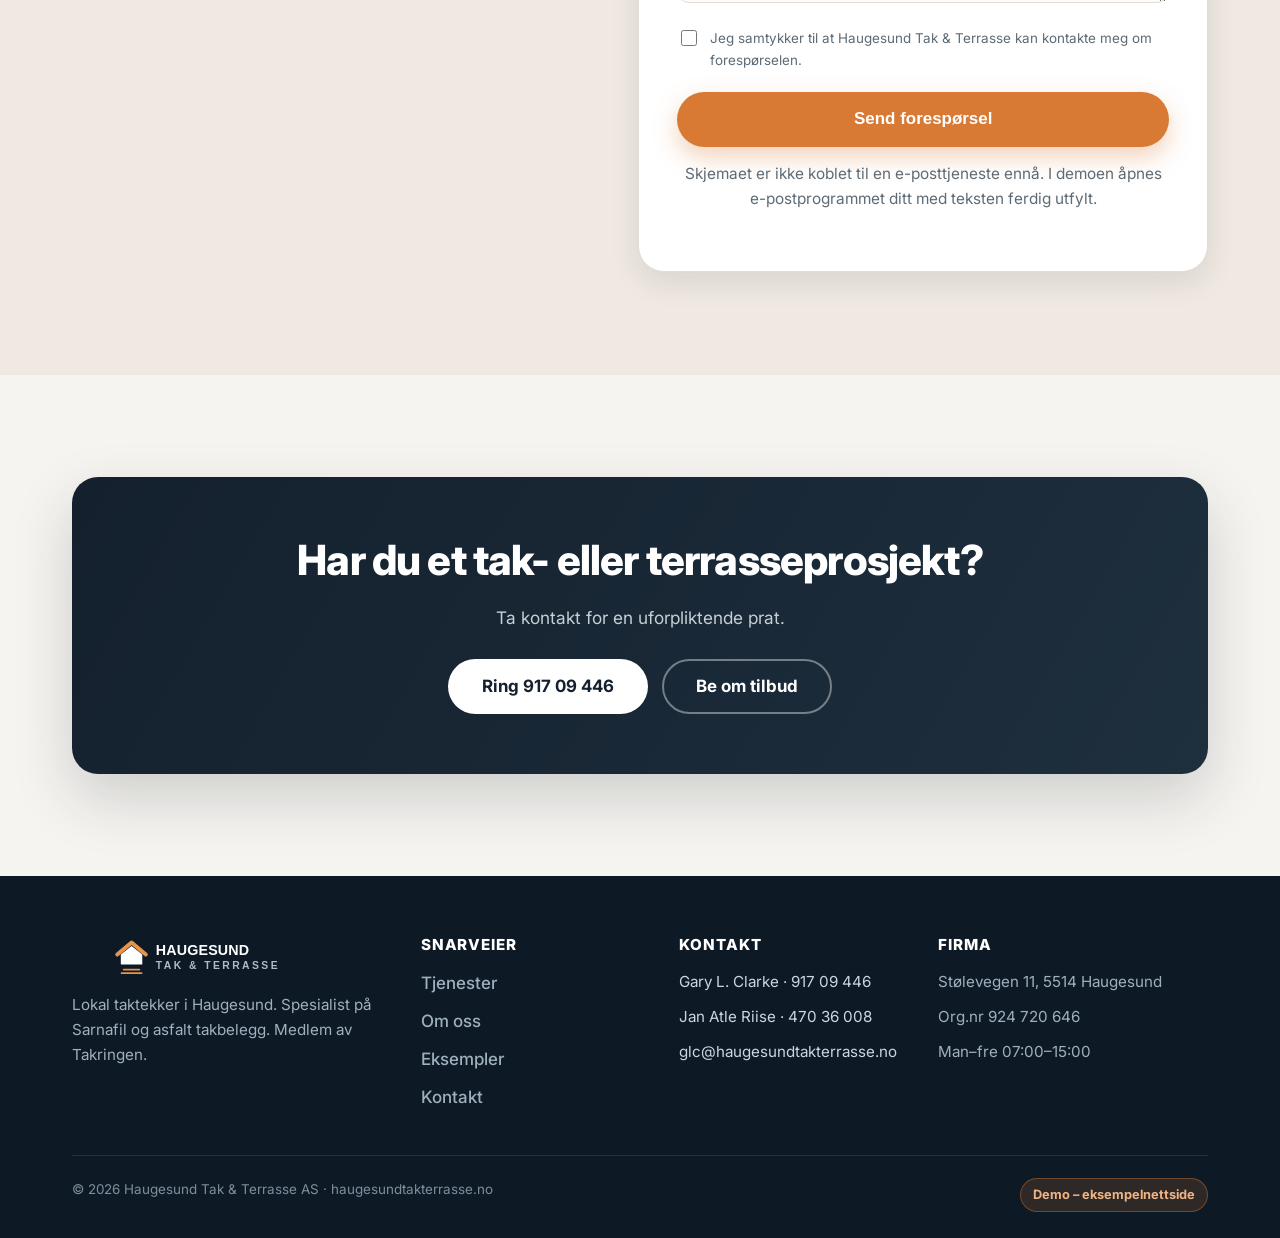
==== commit 51b7a116: "Legg til Sarnafil-membran og naeringsbygg-illustrasjoner Nye genererte SVG-illustrasjoner som passer" ====
--- a/haugesund-tak-terrasse/index.html
+++ b/haugesund-tak-terrasse/index.html
@@ -199,7 +199,7 @@
     <section class="section bg-paper-2" id="om-oss">
       <div class="container split">
         <div class="split-media reveal">
-          <img src="assets/img/prosjekt-flatt-tak.svg" alt="Illustrasjon av flatt tak med membran">
+          <img src="assets/img/prosjekt-membran.svg" alt="Illustrasjon: legging av Sarnafil takmembran på flatt tak">
         </div>
         <div class="reveal d1">
           <p class="eyebrow">Om oss</p>
@@ -253,12 +253,12 @@
           <p class="lead">Bildene under er <strong>illustrasjoner</strong> laget for demoen, ikke firmaets egne prosjekter. De byttes ut med ekte foto.</p>
         </div>
         <div class="gallery">
-          <figure class="gcard reveal"><img src="assets/img/prosjekt-flatt-tak.svg" alt="Illustrasjon: flatt tak med membran"><figcaption>Flatt tak / membran (illustrasjon)</figcaption></figure>
-          <figure class="gcard reveal d1"><img src="assets/img/prosjekt-taktekking.svg" alt="Illustrasjon: taktekking"><figcaption>Taktekking (illustrasjon)</figcaption></figure>
-          <figure class="gcard reveal d2"><img src="assets/img/prosjekt-takrenner.svg" alt="Illustrasjon: beslag, takrenner og nedløp"><figcaption>Blikkenslag (illustrasjon)</figcaption></figure>
-          <figure class="gcard reveal"><img src="assets/img/prosjekt-takvindu.svg" alt="Illustrasjon: takvindu"><figcaption>Takvindu (illustrasjon)</figcaption></figure>
-          <figure class="gcard reveal d1"><img src="assets/img/prosjekt-terrasse.svg" alt="Illustrasjon: terrasse i tre"><figcaption>Terrasse (illustrasjon)</figcaption></figure>
-          <figure class="gcard reveal d2"><img src="assets/img/prosjekt-overbygg.svg" alt="Illustrasjon: terrasse med overbygg"><figcaption>Overbygg (illustrasjon)</figcaption></figure>
+          <figure class="gcard reveal"><img src="assets/img/prosjekt-membran.svg" alt="Illustrasjon: legging av Sarnafil takmembran"><figcaption>Sarnafil-membran (illustrasjon)</figcaption></figure>
+          <figure class="gcard reveal d1"><img src="assets/img/prosjekt-naeringsbygg.svg" alt="Illustrasjon: næringsbygg med flatt membrantak"><figcaption>Flatt tak på næringsbygg (illustrasjon)</figcaption></figure>
+          <figure class="gcard reveal d2"><img src="assets/img/prosjekt-flatt-tak.svg" alt="Illustrasjon: flatt tak med membran"><figcaption>Flatt tak (illustrasjon)</figcaption></figure>
+          <figure class="gcard reveal"><img src="assets/img/prosjekt-takrenner.svg" alt="Illustrasjon: beslag, takrenner og nedløp"><figcaption>Blikkenslag (illustrasjon)</figcaption></figure>
+          <figure class="gcard reveal d1"><img src="assets/img/prosjekt-taktekking.svg" alt="Illustrasjon: taktekking med takstein"><figcaption>Taktekking (illustrasjon)</figcaption></figure>
+          <figure class="gcard reveal d2"><img src="assets/img/prosjekt-terrasse.svg" alt="Illustrasjon: terrasse i tre"><figcaption>Terrasse (illustrasjon)</figcaption></figure>
         </div>
         <p class="gallery-note">Illustrasjonsbilder – erstattes med foto fra egne prosjekter.</p>
       </div>
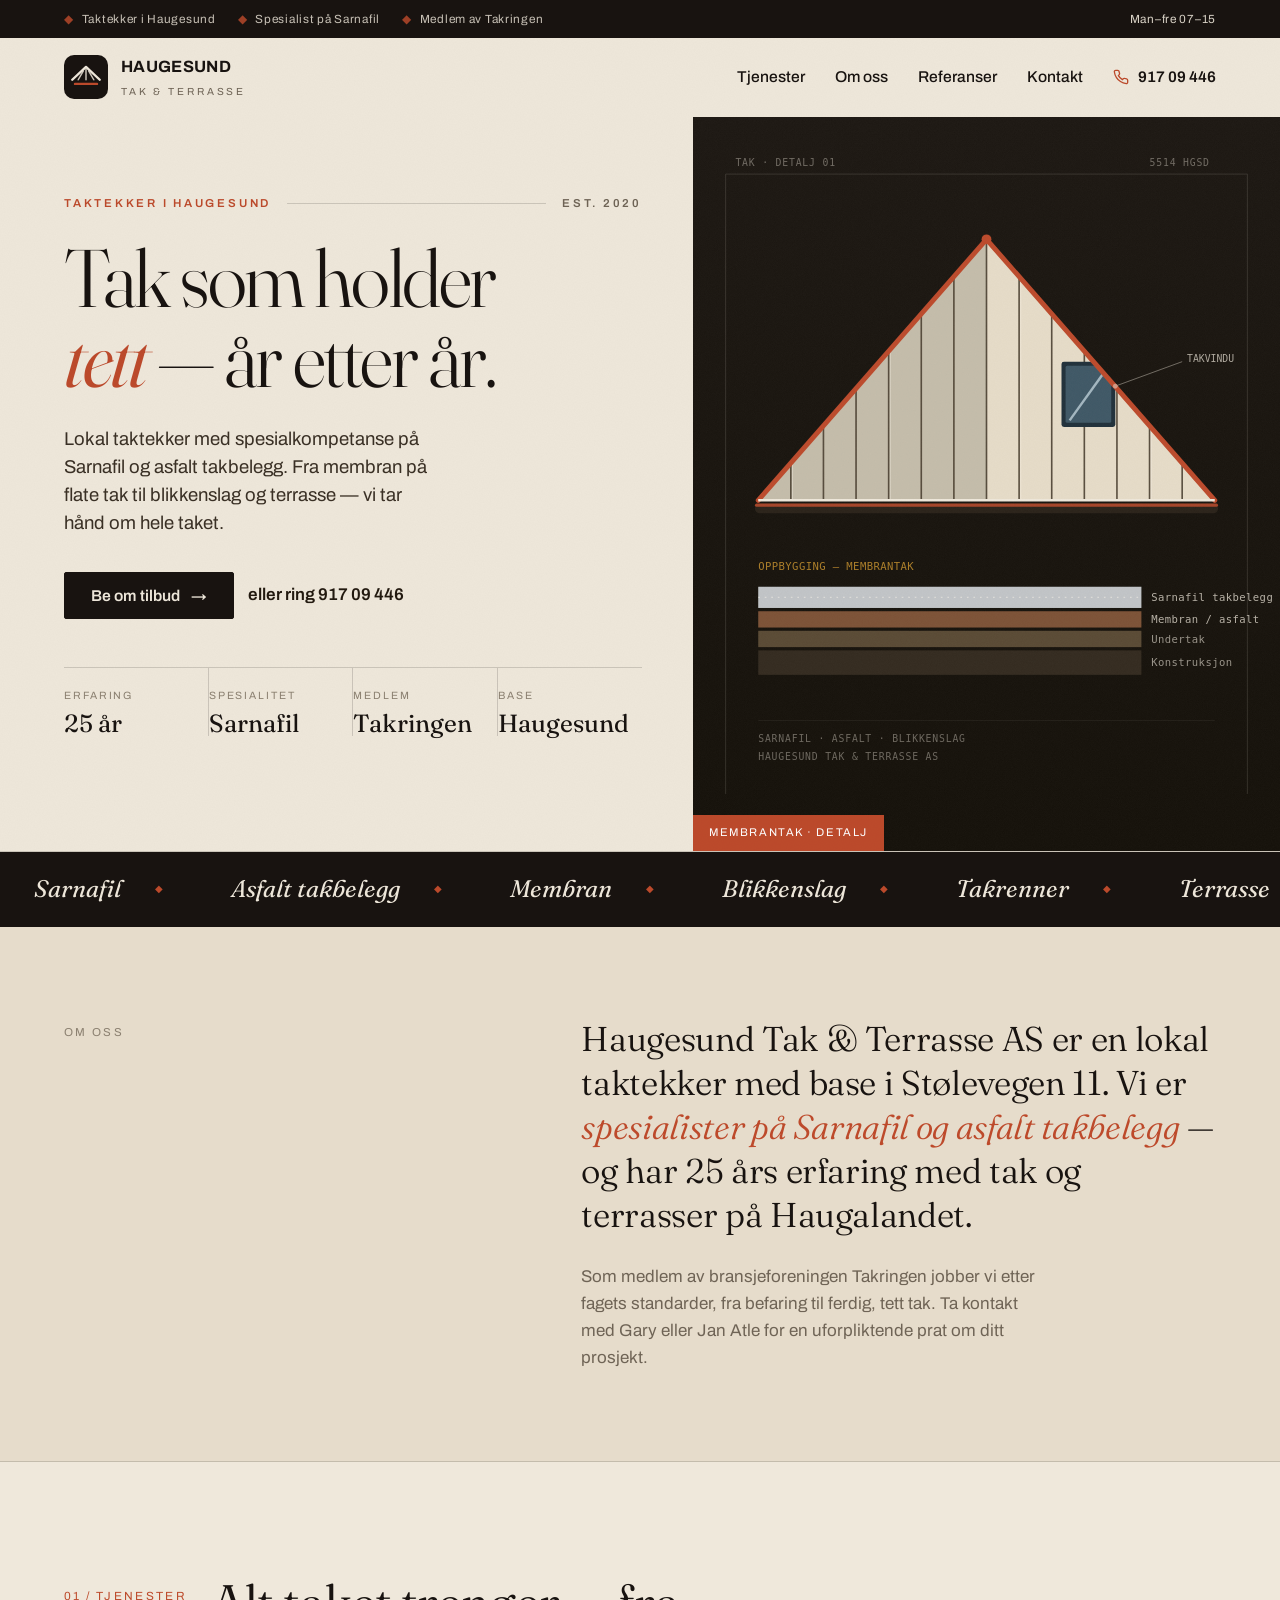
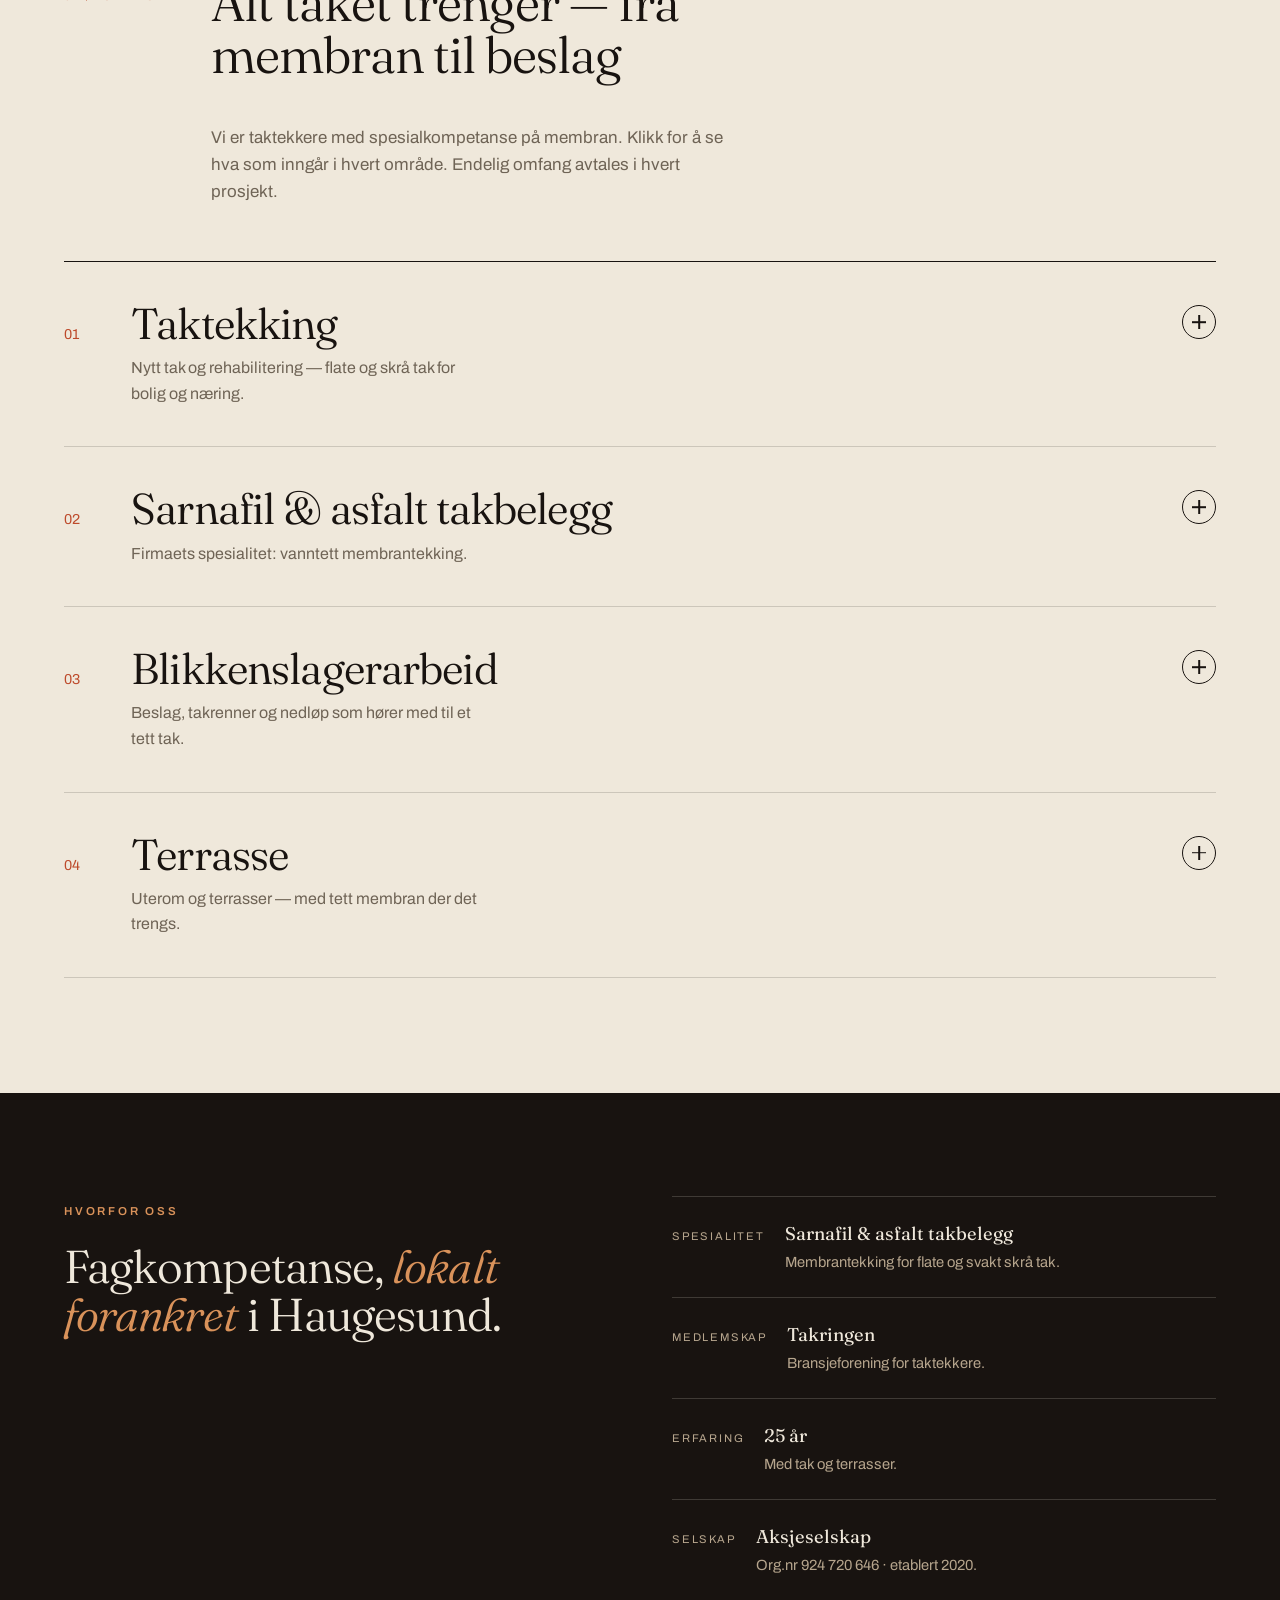
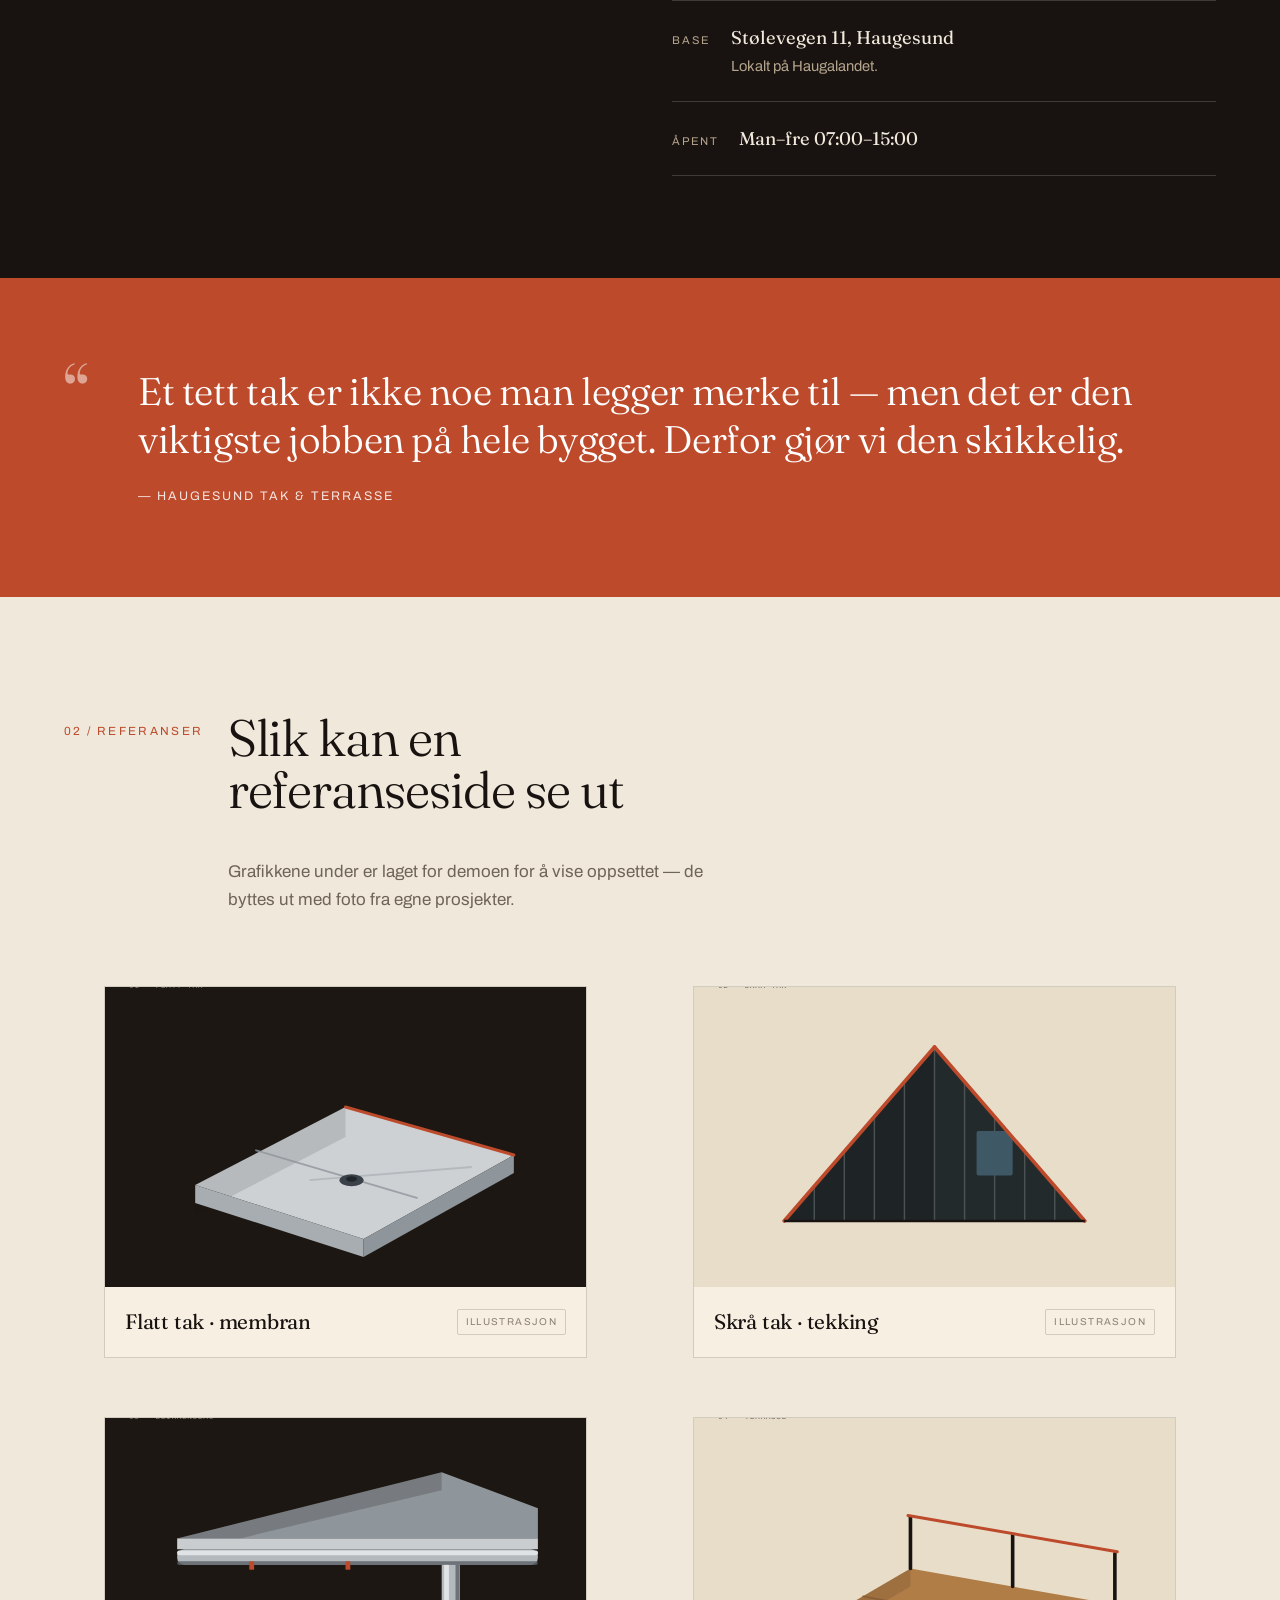
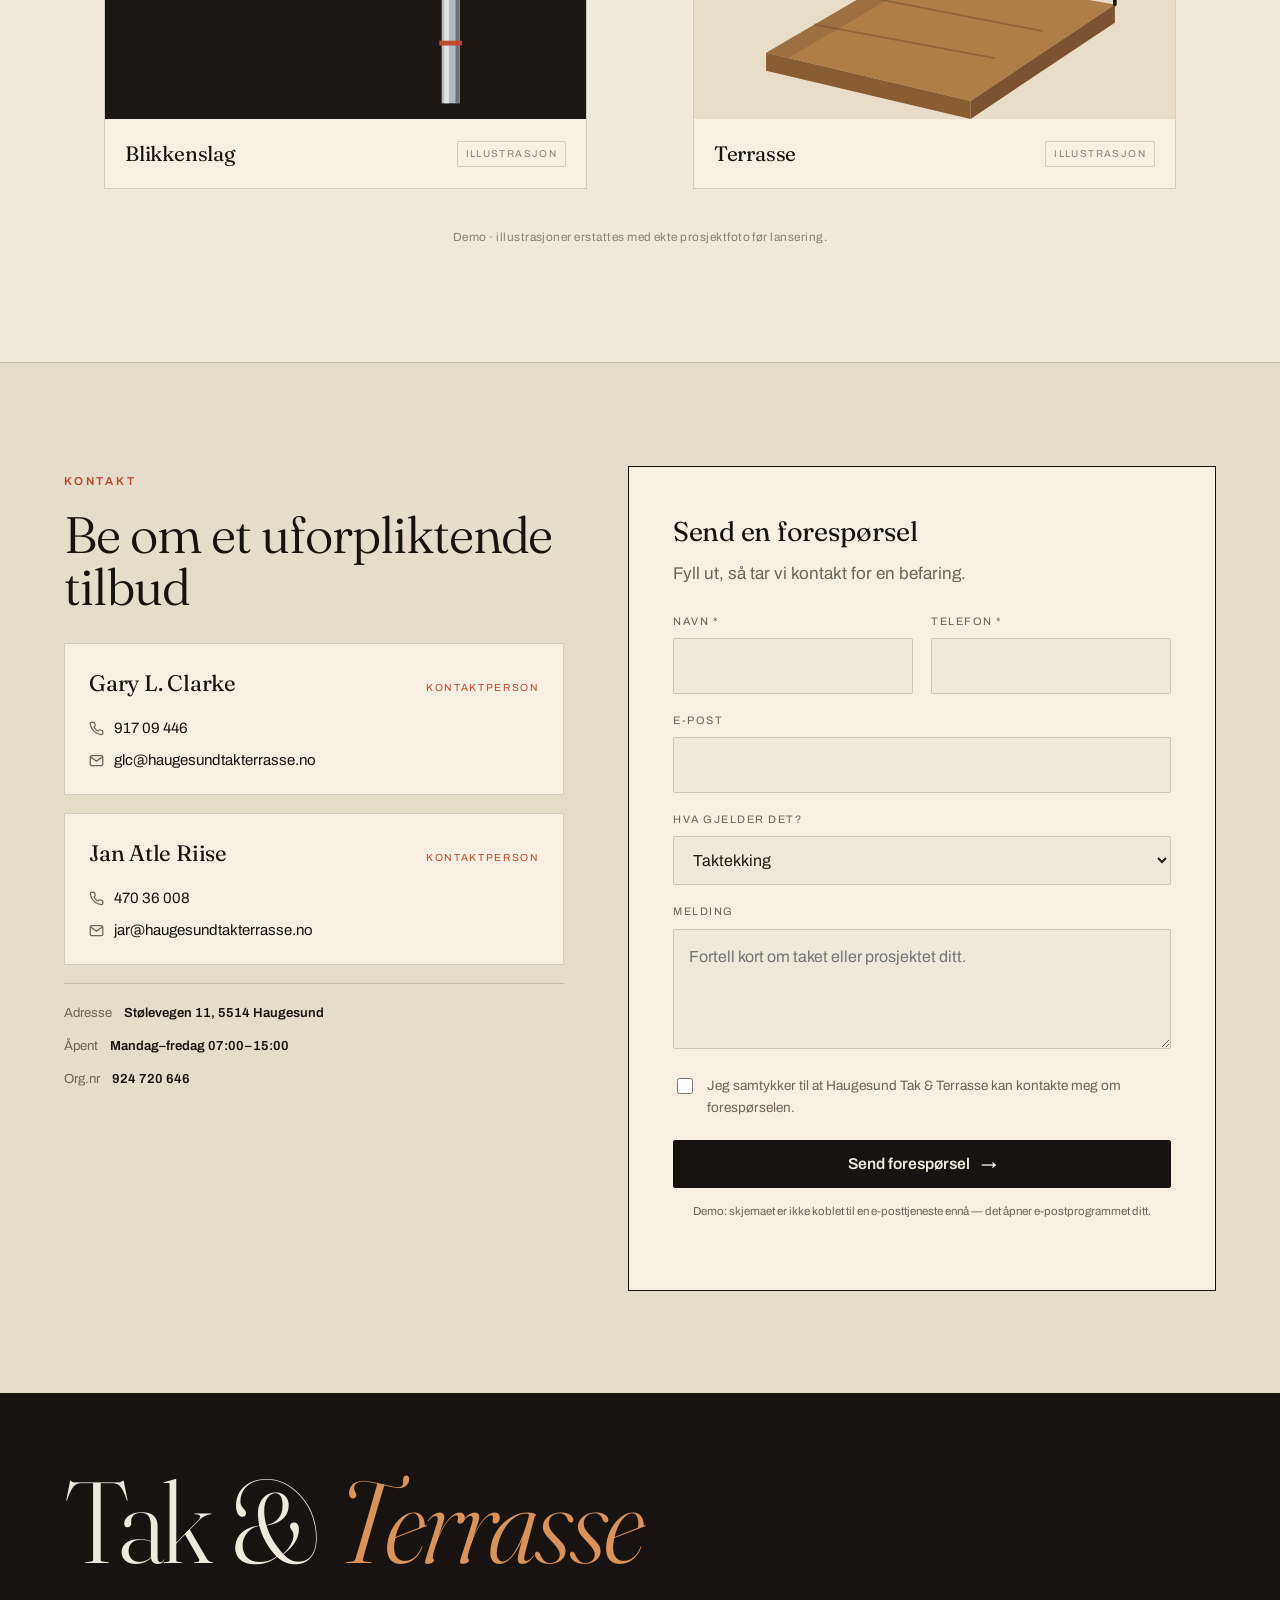
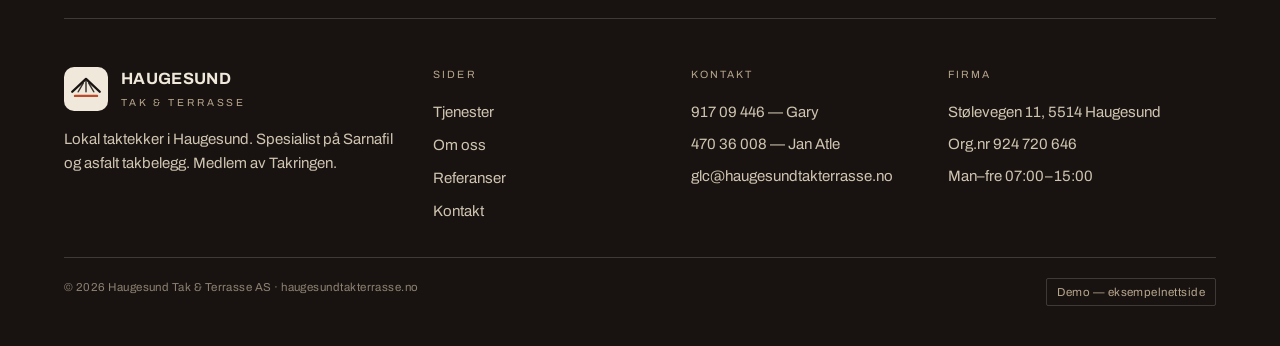
==== commit 17192979: "Nytt design fra bunnen: redaksjonell byraa-stil Bygget nettsiden paa nytt med en egen designretning " ====
--- a/haugesund-tak-terrasse/index.html
+++ b/haugesund-tak-terrasse/index.html
@@ -1,421 +1,337 @@
 <!DOCTYPE html>
 <html lang="nb">
 <head>
-  <meta charset="UTF-8">
-  <meta name="viewport" content="width=device-width, initial-scale=1.0">
-  <title>Haugesund Tak &amp; Terrasse AS – Taktekking, Sarnafil og membran i Haugesund</title>
-  <meta name="description" content="Haugesund Tak & Terrasse AS – lokal taktekker i Haugesund, spesialist på Sarnafil og asfalt takbelegg. Taktekking, membran, blikkenslag og terrasse. Medlem av Takringen. Ta kontakt for et uforpliktende tilbud.">
-  <meta name="keywords" content="taktekking, tak, Sarnafil, asfalt takbelegg, membran, blikkenslag, terrasse, Takringen, Haugesund, Haugesund Tak og Terrasse">
-  <meta name="author" content="Haugesund Tak & Terrasse AS">
-  <meta name="robots" content="index, follow">
-  <meta name="theme-color" content="#14202e">
-  <link rel="canonical" href="https://haugesundtakterrasse.no/">
-
-  <!-- Open Graph -->
-  <meta property="og:type" content="website">
-  <meta property="og:site_name" content="Haugesund Tak & Terrasse AS">
-  <meta property="og:title" content="Haugesund Tak & Terrasse AS – Taktekking og membran i Haugesund">
-  <meta property="og:description" content="Lokal taktekker i Haugesund. Spesialist på Sarnafil og asfalt takbelegg. Medlem av Takringen. Ta kontakt for en uforpliktende prat.">
-  <meta property="og:locale" content="nb_NO">
-  <meta property="og:url" content="https://haugesundtakterrasse.no/">
-  <meta property="og:image" content="assets/img/og-image.svg">
-
-  <meta name="twitter:card" content="summary_large_image">
-  <meta name="twitter:title" content="Haugesund Tak & Terrasse AS">
-  <meta name="twitter:description" content="Lokal taktekker i Haugesund – spesialist på Sarnafil og asfalt takbelegg. Medlem av Takringen.">
-  <meta name="twitter:image" content="assets/img/og-image.svg">
-
-  <link rel="icon" type="image/svg+xml" href="assets/img/favicon.svg">
-  <link rel="preload" as="image" href="assets/img/hero.svg" fetchpriority="high">
-
-  <link rel="preconnect" href="https://fonts.googleapis.com">
-  <link rel="preconnect" href="https://fonts.gstatic.com" crossorigin>
-  <link rel="stylesheet" href="https://fonts.googleapis.com/css2?family=Inter:wght@400;500;600;700;800;900&display=swap">
-
-  <link rel="stylesheet" href="css/styles.css?v=3">
-
-  <!-- Structured data: opplysninger fra offentlige registre og kundens materiale -->
-  <script type="application/ld+json">
-  {
-    "@context": "https://schema.org",
-    "@type": "RoofingContractor",
-    "name": "Haugesund Tak & Terrasse AS",
-    "legalName": "Haugesund Tak & Terrasse AS",
-    "description": "Lokal taktekker i Haugesund, spesialist på Sarnafil og asfalt takbelegg. Utfører taktekking, membran, blikkenslagerarbeid og terrasse. Medlem av Takringen.",
-    "url": "https://haugesundtakterrasse.no/",
-    "email": "glc@haugesundtakterrasse.no",
-    "telephone": "+4791709446",
-    "image": "https://haugesundtakterrasse.no/assets/img/og-image.svg",
-    "foundingDate": "2020-02-18",
-    "identifier": { "@type": "PropertyValue", "propertyID": "NO-orgnr", "value": "924720646" },
-    "numberOfEmployees": { "@type": "QuantitativeValue", "minValue": 1, "maxValue": 4 },
-    "knowsAbout": ["Sarnafil takbelegg", "Asfalt takbelegg", "Taktekking", "Membran", "Blikkenslagerarbeid"],
-    "memberOf": { "@type": "Organization", "name": "Takringen" },
-    "address": {
-      "@type": "PostalAddress",
-      "streetAddress": "Stølevegen 11",
-      "postalCode": "5514",
-      "addressLocality": "Haugesund",
-      "addressRegion": "Rogaland",
-      "addressCountry": "NO"
-    },
-    "openingHoursSpecification": [{
-      "@type": "OpeningHoursSpecification",
-      "dayOfWeek": ["Monday", "Tuesday", "Wednesday", "Thursday", "Friday"],
-      "opens": "07:00",
-      "closes": "15:00"
-    }],
-    "employee": [
-      { "@type": "Person", "name": "Gary L. Clarke", "telephone": "+4791709446", "email": "glc@haugesundtakterrasse.no" },
-      { "@type": "Person", "name": "Jan Atle Riise", "telephone": "+4747036008", "email": "jar@haugesundtakterrasse.no" }
-    ]
-  }
-  </script>
+<meta charset="UTF-8">
+<meta name="viewport" content="width=device-width, initial-scale=1.0">
+<title>Haugesund Tak &amp; Terrasse AS — Taktekker i Haugesund</title>
+<meta name="description" content="Haugesund Tak & Terrasse AS er en lokal taktekker i Haugesund, spesialist på Sarnafil og asfalt takbelegg. Taktekking, membran, blikkenslag og terrasse. Medlem av Takringen. Be om et uforpliktende tilbud.">
+<meta name="keywords" content="taktekker, taktekking, tak, Sarnafil, asfalt takbelegg, membran, blikkenslag, takrenner, terrasse, Takringen, Haugesund">
+<meta name="author" content="Haugesund Tak & Terrasse AS">
+<meta name="theme-color" content="#181310">
+<link rel="canonical" href="https://haugesundtakterrasse.no/">
+
+<meta property="og:type" content="website">
+<meta property="og:site_name" content="Haugesund Tak & Terrasse AS">
+<meta property="og:title" content="Haugesund Tak & Terrasse AS — Taktekker i Haugesund">
+<meta property="og:description" content="Lokal taktekker i Haugesund. Spesialist på Sarnafil og asfalt takbelegg. Medlem av Takringen.">
+<meta property="og:locale" content="nb_NO">
+<meta property="og:url" content="https://haugesundtakterrasse.no/">
+<meta property="og:image" content="assets/img/og-image.svg">
+<meta name="twitter:card" content="summary_large_image">
+<meta name="twitter:image" content="assets/img/og-image.svg">
+
+<link rel="icon" type="image/svg+xml" href="assets/img/favicon.svg">
+<link rel="preconnect" href="https://fonts.googleapis.com">
+<link rel="preconnect" href="https://fonts.gstatic.com" crossorigin>
+<link rel="stylesheet" href="https://fonts.googleapis.com/css2?family=Archivo:wght@400;500;600;700&family=Fraunces:ital,opsz,wght@0,9..144,300..600;1,9..144,300..500&display=swap">
+<link rel="stylesheet" href="css/styles.css?v=1">
+
+<script type="application/ld+json">
+{
+  "@context":"https://schema.org","@type":"RoofingContractor",
+  "name":"Haugesund Tak & Terrasse AS","legalName":"Haugesund Tak & Terrasse AS",
+  "description":"Lokal taktekker i Haugesund, spesialist på Sarnafil og asfalt takbelegg. Taktekking, membran, blikkenslagerarbeid og terrasse. Medlem av Takringen.",
+  "url":"https://haugesundtakterrasse.no/","email":"glc@haugesundtakterrasse.no","telephone":"+4791709446",
+  "image":"https://haugesundtakterrasse.no/assets/img/og-image.svg","foundingDate":"2020-02-18",
+  "identifier":{"@type":"PropertyValue","propertyID":"NO-orgnr","value":"924720646"},
+  "numberOfEmployees":{"@type":"QuantitativeValue","minValue":1,"maxValue":4},
+  "knowsAbout":["Sarnafil takbelegg","Asfalt takbelegg","Taktekking","Membran","Blikkenslagerarbeid"],
+  "memberOf":{"@type":"Organization","name":"Takringen"},
+  "address":{"@type":"PostalAddress","streetAddress":"Stølevegen 11","postalCode":"5514","addressLocality":"Haugesund","addressRegion":"Rogaland","addressCountry":"NO"},
+  "openingHoursSpecification":[{"@type":"OpeningHoursSpecification","dayOfWeek":["Monday","Tuesday","Wednesday","Thursday","Friday"],"opens":"07:00","closes":"15:00"}],
+  "employee":[
+    {"@type":"Person","name":"Gary L. Clarke","telephone":"+4791709446","email":"glc@haugesundtakterrasse.no"},
+    {"@type":"Person","name":"Jan Atle Riise","telephone":"+4747036008","email":"jar@haugesundtakterrasse.no"}
+  ]
+}
+</script>
 </head>
 <body>
-  <a class="skip-link" href="#main">Hopp til innhold</a>
-
-  <!-- Ærlig demo-merking -->
-  <div class="demo-bar" role="note">
-    <strong>Demo.</strong> Tekst bygger på firmaets eget materiale og offentlige registre (Brønnøysund/proff, 1881, Takringen).
-    Bildene er illustrasjoner laget for demoen – ikke firmaets egne prosjekter.
-  </div>
-
-  <!-- ===================== HEADER ===================== -->
-  <header class="site-header" id="top">
-    <div class="container header-inner">
-      <a href="#top" class="logo" aria-label="Haugesund Tak &amp; Terrasse – til forsiden">
-        <img src="assets/img/logo.svg" alt="Haugesund Tak &amp; Terrasse" width="330" height="56">
-      </a>
-
-      <button class="nav-toggle" id="navToggle" aria-label="Åpne meny" aria-expanded="false" aria-controls="mainNav">
-        <span></span><span></span><span></span>
-      </button>
-
-      <nav class="main-nav" id="mainNav" aria-label="Hovedmeny">
-        <ul>
-          <li><a href="#tjenester">Tjenester</a></li>
-          <li><a href="#om-oss">Om oss</a></li>
-          <li><a href="#prosjekter">Eksempler</a></li>
-          <li><a href="#kontakt">Kontakt</a></li>
-          <li><a href="#kontakt" class="btn btn-primary btn-sm">Be om tilbud</a></li>
-        </ul>
-      </nav>
-    </div>
-  </header>
-
-  <main id="main">
-    <!-- ===================== HERO ===================== -->
-    <section class="hero" aria-labelledby="hero-title">
-      <div class="hero-media" id="heroMedia" aria-hidden="true"></div>
-      <div class="hero-overlay" aria-hidden="true"></div>
-      <div class="container hero-inner">
-        <div class="hero-copy">
-          <p class="eyebrow">Taktekker i Haugesund</p>
-          <h1 id="hero-title">Spesialist på <span class="hl">tak og membran</span></h1>
-          <p class="hero-lead">
-            Haugesund Tak &amp; Terrasse AS er en lokal taktekker i Haugesund, spesialist på
-            Sarnafil og asfalt takbelegg. Vi har 25 års erfaring med tak og terrasser.
-            Ta kontakt for en uforpliktende prat om ditt prosjekt.
-          </p>
-          <div class="hero-cta">
-            <a href="#kontakt" class="btn btn-primary btn-lg">Be om tilbud</a>
-            <a href="tel:+4791709446" class="btn btn-outline-light btn-lg">
-              <svg viewBox="0 0 24 24" fill="none" stroke="currentColor" stroke-width="2" aria-hidden="true"><path d="M22 16.92v3a2 2 0 0 1-2.18 2 19.79 19.79 0 0 1-8.63-3.07 19.5 19.5 0 0 1-6-6 19.79 19.79 0 0 1-3.07-8.67A2 2 0 0 1 4.11 2h3a2 2 0 0 1 2 1.72c.13.96.36 1.9.7 2.81a2 2 0 0 1-.45 2.11L8.09 9.91a16 16 0 0 0 6 6l1.27-1.27a2 2 0 0 1 2.11-.45c.9.34 1.85.57 2.81.7A2 2 0 0 1 22 16.92z"/></svg>
-              917 09 446
-            </a>
+
+<!-- UTILITY -->
+<div class="util">
+  <div class="wrap">
+    <div class="u-left">
+      <span><span class="dot">◆</span> Taktekker i Haugesund</span>
+      <span><span class="dot">◆</span> Spesialist på Sarnafil</span>
+      <span><span class="dot">◆</span> Medlem av Takringen</span>
+    </div>
+    <div class="u-right">
+      <span>Man–fre 07–15</span>
+    </div>
+  </div>
+</div>
+
+<!-- HEADER -->
+<header class="hdr" id="top">
+  <div class="wrap">
+    <a class="brand" href="#top" aria-label="Haugesund Tak og Terrasse — forsiden">
+      <img src="assets/img/mark.svg" alt="" width="44" height="44">
+      <span><b>Haugesund</b><small>Tak &amp; Terrasse</small></span>
+    </a>
+    <nav class="nav" aria-label="Hovedmeny">
+      <a class="navlink" href="#tjenester">Tjenester</a>
+      <a class="navlink" href="#om">Om oss</a>
+      <a class="navlink" href="#referanser">Referanser</a>
+      <a class="navlink" href="#kontakt">Kontakt</a>
+      <a class="tel" href="tel:+4791709446"><svg viewBox="0 0 24 24" fill="none" stroke="currentColor" stroke-width="2"><path d="M22 16.9v3a2 2 0 0 1-2.2 2 19.8 19.8 0 0 1-8.6-3.1 19.5 19.5 0 0 1-6-6A19.8 19.8 0 0 1 2 4.1 2 2 0 0 1 4.1 2h3a2 2 0 0 1 2 1.7c.1 1 .4 1.9.7 2.8a2 2 0 0 1-.5 2.1L8.1 9.9a16 16 0 0 0 6 6l1.3-1.3a2 2 0 0 1 2.1-.4c.9.3 1.8.6 2.8.7a2 2 0 0 1 1.7 2z"/></svg>917 09 446</a>
+    </nav>
+    <button class="burger" id="burger" aria-label="Meny" aria-expanded="false" aria-controls="mnav"><span></span><span></span><span></span></button>
+  </div>
+</header>
+<div class="mobile-nav" id="mnav">
+  <ul>
+    <li><a href="#tjenester">Tjenester</a></li>
+    <li><a href="#om">Om oss</a></li>
+    <li><a href="#referanser">Referanser</a></li>
+    <li><a href="#kontakt">Kontakt</a></li>
+    <li><a class="btn" href="tel:+4791709446">Ring 917 09 446</a></li>
+  </ul>
+</div>
+
+<main>
+<!-- HERO -->
+<section class="hero">
+  <div class="wrap">
+    <div class="hero-l">
+      <div class="hero-meta">
+        <span class="kicker">Taktekker i Haugesund</span>
+        <span class="line"></span>
+        <span class="kicker ink">Est. 2020</span>
+      </div>
+      <h1 class="rv">Tak som holder<br><em>tett</em> — år etter år.</h1>
+      <p class="hero-lead rv d1">Lokal taktekker med spesialkompetanse på Sarnafil og asfalt takbelegg. Fra membran på flate tak til blikkenslag og terrasse — vi tar hånd om hele taket.</p>
+      <div class="hero-cta rv d2">
+        <a class="btn" href="#kontakt">Be om tilbud <span class="ar">→</span></a>
+        <a class="ulink" href="tel:+4791709446">eller ring 917 09 446</a>
+      </div>
+      <dl class="hero-specs rv d2">
+        <div class="sp"><dt>Erfaring</dt><dd>25 år</dd></div>
+        <div class="sp"><dt>Spesialitet</dt><dd>Sarnafil</dd></div>
+        <div class="sp"><dt>Medlem</dt><dd>Takringen</dd></div>
+        <div class="sp"><dt>Base</dt><dd>Haugesund</dd></div>
+      </dl>
+    </div>
+    <div class="hero-r rv d1">
+      <img src="assets/img/hero-panel.svg" alt="Teknisk illustrasjon av tak med ståsøm og membranoppbygging" width="720" height="900">
+      <span class="tag">Membrantak · detalj</span>
+    </div>
+  </div>
+</section>
+
+<!-- MARQUEE -->
+<div class="marquee" aria-hidden="true">
+  <div class="track">
+    <span>Sarnafil</span><span>Asfalt takbelegg</span><span>Membran</span><span>Blikkenslag</span><span>Takrenner</span><span>Terrasse</span>
+    <span>Sarnafil</span><span>Asfalt takbelegg</span><span>Membran</span><span>Blikkenslag</span><span>Takrenner</span><span>Terrasse</span>
+  </div>
+</div>
+
+<!-- INTRO -->
+<section class="intro" id="om">
+  <div class="wrap">
+    <div><span class="lbl">Om oss</span></div>
+    <div>
+      <p class="big rv">Haugesund Tak &amp; Terrasse AS er en lokal taktekker med base i Stølevegen 11. Vi er <em>spesialister på Sarnafil og asfalt takbelegg</em> — og har 25 års erfaring med tak og terrasser på Haugalandet.</p>
+      <p class="small rv d1">Som medlem av bransjeforeningen Takringen jobber vi etter fagets standarder, fra befaring til ferdig, tett tak. Ta kontakt med Gary eller Jan Atle for en uforpliktende prat om ditt prosjekt.</p>
+    </div>
+  </div>
+</section>
+
+<!-- SERVICES -->
+<section class="section" id="tjenester">
+  <div class="wrap">
+    <div class="sec-head">
+      <span class="idx">01 / TJENESTER</span>
+      <h2>Alt taket trenger — fra membran til beslag</h2>
+      <p class="sub">Vi er taktekkere med spesialkompetanse på membran. Klikk for å se hva som inngår i hvert område. Endelig omfang avtales i hvert prosjekt.</p>
+    </div>
+
+    <div class="svc" id="svc">
+      <div class="svc-row rv" role="button" tabindex="0" aria-expanded="false">
+        <div class="top">
+          <span class="num">01</span>
+          <div><h3>Taktekking</h3><p class="lead">Nytt tak og rehabilitering — flate og skrå tak for bolig og næring.</p></div>
+          <span class="plus" aria-hidden="true"></span>
+        </div>
+        <div class="panel"><div class="inner">
+          <p>Vi legger og skifter tekking på flate og skrå tak, for både nybygg og rehabilitering. Fokus på riktig oppbygging og tette detaljer som tåler vestlandsværet.</p>
+          <ul class="checks"><li>Flate og skrå tak</li><li>Nybygg og rehabilitering</li><li>Undertak og tekking</li><li>Bolig, næring og offentlig bygg</li></ul>
+        </div></div>
+      </div>
+
+      <div class="svc-row rv" role="button" tabindex="0" aria-expanded="false">
+        <div class="top">
+          <span class="num">02</span>
+          <div><h3>Sarnafil &amp; asfalt takbelegg</h3><p class="lead">Firmaets spesialitet: vanntett membrantekking.</p></div>
+          <span class="plus" aria-hidden="true"></span>
+        </div>
+        <div class="panel"><div class="inner">
+          <p>Membrantekking med Sarnafil takfolie og asfalt takbelegg — en varig, vanntett løsning for flate og svakt skrå tak, terrasser og tak over kjeller/garasje.</p>
+          <ul class="checks"><li>Sarnafil takfolie</li><li>Asfalt takbelegg</li><li>Vanntette gjennomføringer</li><li>Flate og svakt skrå tak</li></ul>
+        </div></div>
+      </div>
+
+      <div class="svc-row rv" role="button" tabindex="0" aria-expanded="false">
+        <div class="top">
+          <span class="num">03</span>
+          <div><h3>Blikkenslagerarbeid</h3><p class="lead">Beslag, takrenner og nedløp som hører med til et tett tak.</p></div>
+          <span class="plus" aria-hidden="true"></span>
+        </div>
+        <div class="panel"><div class="inner">
+          <p>Vi utfører blikkenslagerarbeid som en del av takjobben — beslag rundt detaljer, samt takrenner og nedløp som leder vann trygt bort fra bygget.</p>
+          <ul class="checks"><li>Beslag og detaljer</li><li>Takrenner</li><li>Nedløp</li><li>Tilpasset tekkingen</li></ul>
+        </div></div>
+      </div>
+
+      <div class="svc-row rv" role="button" tabindex="0" aria-expanded="false">
+        <div class="top">
+          <span class="num">04</span>
+          <div><h3>Terrasse</h3><p class="lead">Uterom og terrasser — med tett membran der det trengs.</p></div>
+          <span class="plus" aria-hidden="true"></span>
+        </div>
+        <div class="panel"><div class="inner">
+          <p>Vi bygger og utbedrer terrasser og uterom, og legger vanntett membran på tak-terrasser og andre flater som skal tåle vann og vær.</p>
+          <ul class="checks"><li>Terrasse og platting</li><li>Membran på tak-terrasse</li><li>Tilpasset ditt bygg</li></ul>
+        </div></div>
+      </div>
+    </div>
+  </div>
+</section>
+
+<!-- WHY / SPEC -->
+<section class="why">
+  <div class="wrap">
+    <div>
+      <span class="kicker">Hvorfor oss</span>
+      <h2 class="rv">Fagkompetanse, <em>lokalt forankret</em> i Haugesund.</h2>
+    </div>
+    <div class="spec-list rv d1">
+      <div class="item"><span class="k">Spesialitet</span><span class="v"><b>Sarnafil &amp; asfalt takbelegg</b><span>Membrantekking for flate og svakt skrå tak.</span></span></div>
+      <div class="item"><span class="k">Medlemskap</span><span class="v"><b>Takringen</b><span>Bransjeforening for taktekkere.</span></span></div>
+      <div class="item"><span class="k">Erfaring</span><span class="v"><b>25 år</b><span>Med tak og terrasser.</span></span></div>
+      <div class="item"><span class="k">Selskap</span><span class="v"><b>Aksjeselskap</b><span>Org.nr 924 720 646 · etablert 2020.</span></span></div>
+      <div class="item"><span class="k">Base</span><span class="v"><b>Stølevegen 11, Haugesund</b><span>Lokalt på Haugalandet.</span></span></div>
+      <div class="item"><span class="k">Åpent</span><span class="v"><b>Man–fre 07:00–15:00</b></span></div>
+    </div>
+  </div>
+</section>
+
+<!-- QUOTE -->
+<section class="quote">
+  <div class="wrap">
+    <div class="mk" aria-hidden="true">“</div>
+    <div class="rv">
+      <blockquote>Et tett tak er ikke noe man legger merke til — men det er den viktigste jobben på hele bygget. Derfor gjør vi den skikkelig.</blockquote>
+      <cite>— Haugesund Tak &amp; Terrasse</cite>
+    </div>
+  </div>
+</section>
+
+<!-- PROJECTS -->
+<section class="section" id="referanser">
+  <div class="wrap">
+    <div class="sec-head">
+      <span class="idx">02 / REFERANSER</span>
+      <h2>Slik kan en referanseside se ut</h2>
+      <p class="sub">Grafikkene under er laget for demoen for å vise oppsettet — de byttes ut med foto fra egne prosjekter.</p>
+    </div>
+    <div class="proj-grid">
+      <figure class="proj rv"><div class="im"><img src="assets/img/proj-flattak.svg" alt="Grafikk: flatt tak med membran"></div><figcaption class="cap"><h3>Flatt tak · membran</h3><span class="t">Illustrasjon</span></figcaption></figure>
+      <figure class="proj rv d1"><div class="im"><img src="assets/img/proj-skraatak.svg" alt="Grafikk: skrå tak med ståsøm"></div><figcaption class="cap"><h3>Skrå tak · tekking</h3><span class="t">Illustrasjon</span></figcaption></figure>
+      <figure class="proj rv"><div class="im"><img src="assets/img/proj-blikk.svg" alt="Grafikk: blikkenslag, takrenner og nedløp"></div><figcaption class="cap"><h3>Blikkenslag</h3><span class="t">Illustrasjon</span></figcaption></figure>
+      <figure class="proj rv d1"><div class="im"><img src="assets/img/proj-terrasse.svg" alt="Grafikk: terrasse i tre"></div><figcaption class="cap"><h3>Terrasse</h3><span class="t">Illustrasjon</span></figcaption></figure>
+    </div>
+    <p class="note">Demo · illustrasjoner erstattes med ekte prosjektfoto før lansering.</p>
+  </div>
+</section>
+
+<!-- CONTACT -->
+<section class="contact" id="kontakt">
+  <div class="wrap">
+    <div>
+      <span class="kicker">Kontakt</span>
+      <div class="sec-head" style="margin-top:16px;margin-bottom:0;grid-template-columns:1fr">
+        <h2>Be om et uforpliktende tilbud</h2>
+      </div>
+      <div class="people">
+        <div class="person">
+          <div class="r"><h3>Gary L. Clarke</h3><span class="role">Kontaktperson</span></div>
+          <div class="lines">
+            <a href="tel:+4791709446"><svg viewBox="0 0 24 24" fill="none" stroke="currentColor" stroke-width="2"><path d="M22 16.9v3a2 2 0 0 1-2.2 2 19.8 19.8 0 0 1-8.6-3.1 19.5 19.5 0 0 1-6-6A19.8 19.8 0 0 1 2 4.1 2 2 0 0 1 4.1 2h3a2 2 0 0 1 2 1.7c.1 1 .4 1.9.7 2.8a2 2 0 0 1-.5 2.1L8.1 9.9a16 16 0 0 0 6 6l1.3-1.3a2 2 0 0 1 2.1-.4c.9.3 1.8.6 2.8.7a2 2 0 0 1 1.7 2z"/></svg>917 09 446</a>
+            <a href="mailto:glc@haugesundtakterrasse.no"><svg viewBox="0 0 24 24" fill="none" stroke="currentColor" stroke-width="2"><rect x="2" y="4" width="20" height="16" rx="2"/><path d="M22 6l-10 7L2 6"/></svg>glc@haugesundtakterrasse.no</a>
           </div>
-          <div class="hero-badges">
-            <div class="hero-badge">
-              <svg viewBox="0 0 24 24" fill="none" stroke="currentColor" stroke-width="2" aria-hidden="true"><path d="M12 2l2.5 6.5L21 9l-5 4 1.5 7L12 16l-5.5 4L8 13 3 9l6.5-.5z"/></svg>
-              <div><b>25 år</b><span>Erfaring</span></div>
-            </div>
-            <div class="hero-badge">
-              <svg viewBox="0 0 24 24" fill="none" stroke="currentColor" stroke-width="2" aria-hidden="true"><path d="M3 17l9-4 9 4"/><path d="M3 17v3h18v-3"/><path d="M12 13V6"/><path d="M8 8h8"/></svg>
-              <div><b>Sarnafil</b><span>&amp; asfalt takbelegg</span></div>
-            </div>
-            <div class="hero-badge">
-              <svg viewBox="0 0 24 24" fill="none" stroke="currentColor" stroke-width="2" aria-hidden="true"><path d="M12 22s8-4 8-10V5l-8-3-8 3v7c0 6 8 10 8 10z"/></svg>
-              <div><b>Takringen</b><span>Medlem</span></div>
-            </div>
+        </div>
+        <div class="person">
+          <div class="r"><h3>Jan Atle Riise</h3><span class="role">Kontaktperson</span></div>
+          <div class="lines">
+            <a href="tel:+4747036008"><svg viewBox="0 0 24 24" fill="none" stroke="currentColor" stroke-width="2"><path d="M22 16.9v3a2 2 0 0 1-2.2 2 19.8 19.8 0 0 1-8.6-3.1 19.5 19.5 0 0 1-6-6A19.8 19.8 0 0 1 2 4.1 2 2 0 0 1 4.1 2h3a2 2 0 0 1 2 1.7c.1 1 .4 1.9.7 2.8a2 2 0 0 1-.5 2.1L8.1 9.9a16 16 0 0 0 6 6l1.3-1.3a2 2 0 0 1 2.1-.4c.9.3 1.8.6 2.8.7a2 2 0 0 1 1.7 2z"/></svg>470 36 008</a>
+            <a href="mailto:jar@haugesundtakterrasse.no"><svg viewBox="0 0 24 24" fill="none" stroke="currentColor" stroke-width="2"><rect x="2" y="4" width="20" height="16" rx="2"/><path d="M22 6l-10 7L2 6"/></svg>jar@haugesundtakterrasse.no</a>
           </div>
         </div>
       </div>
-    </section>
-
-    <!-- ===================== TRUST BAR (kun fakta) ===================== -->
-    <div class="trustbar">
-      <div class="container">
-        <span class="trust-item"><svg viewBox="0 0 24 24" fill="none" stroke="currentColor" stroke-width="2"><path d="M12 2l2.5 6.5L21 9l-5 4 1.5 7L12 16l-5.5 4L8 13 3 9l6.5-.5z"/></svg> 25 års erfaring med tak og terrasser</span>
-        <span class="trust-item"><svg viewBox="0 0 24 24" fill="none" stroke="currentColor" stroke-width="2"><path d="M3 17l9-4 9 4"/><path d="M12 13V6"/></svg> Spesialist på Sarnafil og asfalt takbelegg</span>
-        <span class="trust-item"><svg viewBox="0 0 24 24" fill="none" stroke="currentColor" stroke-width="2"><path d="M12 22s8-4 8-10V5l-8-3-8 3v7c0 6 8 10 8 10z"/></svg> Medlem av Takringen</span>
-        <span class="trust-item"><svg viewBox="0 0 24 24" fill="none" stroke="currentColor" stroke-width="2"><path d="M21 10c0 7-9 13-9 13s-9-6-9-13a9 9 0 0 1 18 0z"/><circle cx="12" cy="10" r="3"/></svg> Lokalt i Haugesund</span>
-      </div>
-    </div>
-
-    <!-- ===================== TJENESTER ===================== -->
-    <section class="section" id="tjenester">
-      <div class="container">
-        <div class="section-head center reveal">
-          <p class="eyebrow">Tjenester</p>
-          <h2>Tak, membran og terrasse</h2>
-          <p class="lead">Haugesund Tak &amp; Terrasse er taktekker med spesialkompetanse på Sarnafil og asfalt takbelegg. Nøyaktig omfang avtales i hvert prosjekt.</p>
-        </div>
-
-        <div class="svc-grid">
-          <article class="svc-card reveal">
-            <div class="svc-ico"><svg viewBox="0 0 24 24" fill="none" stroke="currentColor" stroke-width="2" aria-hidden="true"><path d="M3 11l9-7 9 7"/><path d="M5 10v10h14V10"/></svg></div>
-            <h3>Taktekking</h3>
-            <p>Legging og utskifting av tekking på flate og skrå tak – for bolig, næring og offentlige bygg.</p>
-            <div class="svc-tags"><span>Flate tak</span><span>Skrå tak</span></div>
-          </article>
-
-          <article class="svc-card reveal d1">
-            <div class="svc-ico"><svg viewBox="0 0 24 24" fill="none" stroke="currentColor" stroke-width="2" aria-hidden="true"><path d="M3 17l9-4 9 4"/><path d="M3 17v3h18v-3"/><path d="M12 13V6"/><path d="M8 8h8"/></svg></div>
-            <h3>Sarnafil &amp; asfalt takbelegg</h3>
-            <p>Firmaets spesialitet: vanntett membrantekking med Sarnafil (takfolie) og asfalt takbelegg.</p>
-            <div class="svc-tags"><span>Sarnafil</span><span>Takbelegg</span><span>Membran</span></div>
-          </article>
-
-          <article class="svc-card reveal d2">
-            <div class="svc-ico"><svg viewBox="0 0 24 24" fill="none" stroke="currentColor" stroke-width="2" aria-hidden="true"><path d="M3 8h18"/><path d="M4 8l1 9a2 2 0 0 0 2 2h10a2 2 0 0 0 2-2l1-9"/><path d="M8 8V5"/></svg></div>
-            <h3>Blikkenslagerarbeid</h3>
-            <p>Beslag, takrenner og nedløp som hører med til et tett og varig tak.</p>
-            <div class="svc-tags"><span>Beslag</span><span>Takrenner</span><span>Nedløp</span></div>
-          </article>
-
-          <article class="svc-card reveal">
-            <div class="svc-ico"><svg viewBox="0 0 24 24" fill="none" stroke="currentColor" stroke-width="2" aria-hidden="true"><path d="M3 20h18"/><path d="M5 20V9l7-4 7 4v11"/><path d="M3 12h18M9 20V12M15 20V12"/></svg></div>
-            <h3>Terrasse</h3>
-            <p>Arbeid med terrasser og uterom – blant annet tett membran der terrassen trenger det.</p>
-            <div class="svc-tags"><span>Terrasse</span><span>Membran</span></div>
-          </article>
-        </div>
-        <p class="gallery-note">Kilde: firmaets oppføring hos proff/1881 og Takringen. Endelig tjenesteliste bekreftes av firmaet.</p>
-      </div>
-    </section>
-
-    <!-- ===================== OM OSS (fakta) ===================== -->
-    <section class="section bg-paper-2" id="om-oss">
-      <div class="container split">
-        <div class="split-media reveal">
-          <img src="assets/img/prosjekt-membran.svg" alt="Illustrasjon: legging av Sarnafil takmembran på flatt tak">
-        </div>
-        <div class="reveal d1">
-          <p class="eyebrow">Om oss</p>
-          <h2>Lokal taktekker med spesialkompetanse</h2>
-          <p>
-            Haugesund Tak &amp; Terrasse AS holder til i Stølevegen 11 i Haugesund og er
-            spesialist på <strong>Sarnafil og asfalt takbelegg</strong>. Firmaet har 25 års
-            erfaring med tak og terrasser og er medlem av bransjeforeningen Takringen.
-          </p>
-          <ul class="feature-list">
-            <li>
-              <span class="fi"><svg viewBox="0 0 24 24" fill="none" stroke="currentColor" stroke-width="3"><path d="M20 6L9 17l-5-5"/></svg></span>
-              <span><b>Spesialist på membran</b>Sarnafil takfolie og asfalt takbelegg.</span>
-            </li>
-            <li>
-              <span class="fi"><svg viewBox="0 0 24 24" fill="none" stroke="currentColor" stroke-width="3"><path d="M20 6L9 17l-5-5"/></svg></span>
-              <span><b>Medlem av Takringen</b>Bransjeforening for taktekkere.</span>
-            </li>
-            <li>
-              <span class="fi"><svg viewBox="0 0 24 24" fill="none" stroke="currentColor" stroke-width="3"><path d="M20 6L9 17l-5-5"/></svg></span>
-              <span><b>Lokalt i Haugesund</b>Stølevegen 11, 5514 Haugesund.</span>
-            </li>
-            <li>
-              <span class="fi"><svg viewBox="0 0 24 24" fill="none" stroke="currentColor" stroke-width="3"><path d="M20 6L9 17l-5-5"/></svg></span>
-              <span><b>25 års erfaring</b>Med tak og terrasser.</span>
-            </li>
-          </ul>
-          <a href="#kontakt" class="btn btn-primary">Ta kontakt</a>
-        </div>
-      </div>
-    </section>
-
-    <!-- ===================== STATS (kun fakta) ===================== -->
-    <section class="section bg-ink">
-      <div class="container">
-        <div class="stats">
-          <div class="stat reveal"><b>25<span class="u">+</span></b><span>Års erfaring</span></div>
-          <div class="stat reveal d1"><b>Sarnafil</b><span>Spesialitet</span></div>
-          <div class="stat reveal d2"><b>Takringen</b><span>Medlem</span></div>
-          <div class="stat reveal d3"><b>Haugesund</b><span>Lokal taktekker</span></div>
-        </div>
-      </div>
-    </section>
-
-    <!-- ===================== EKSEMPLER / GALLERI ===================== -->
-    <section class="section" id="prosjekter">
-      <div class="container">
-        <div class="section-head center reveal">
-          <p class="eyebrow">Eksempler</p>
-          <h2>Slik kan en prosjektside se ut</h2>
-          <p class="lead">Bildene under er <strong>illustrasjoner</strong> laget for demoen, ikke firmaets egne prosjekter. De byttes ut med ekte foto.</p>
-        </div>
-        <div class="gallery">
-          <figure class="gcard reveal"><img src="assets/img/prosjekt-membran.svg" alt="Illustrasjon: legging av Sarnafil takmembran"><figcaption>Sarnafil-membran (illustrasjon)</figcaption></figure>
-          <figure class="gcard reveal d1"><img src="assets/img/prosjekt-naeringsbygg.svg" alt="Illustrasjon: næringsbygg med flatt membrantak"><figcaption>Flatt tak på næringsbygg (illustrasjon)</figcaption></figure>
-          <figure class="gcard reveal d2"><img src="assets/img/prosjekt-flatt-tak.svg" alt="Illustrasjon: flatt tak med membran"><figcaption>Flatt tak (illustrasjon)</figcaption></figure>
-          <figure class="gcard reveal"><img src="assets/img/prosjekt-takrenner.svg" alt="Illustrasjon: beslag, takrenner og nedløp"><figcaption>Blikkenslag (illustrasjon)</figcaption></figure>
-          <figure class="gcard reveal d1"><img src="assets/img/prosjekt-taktekking.svg" alt="Illustrasjon: taktekking med takstein"><figcaption>Taktekking (illustrasjon)</figcaption></figure>
-          <figure class="gcard reveal d2"><img src="assets/img/prosjekt-terrasse.svg" alt="Illustrasjon: terrasse i tre"><figcaption>Terrasse (illustrasjon)</figcaption></figure>
-        </div>
-        <p class="gallery-note">Illustrasjonsbilder – erstattes med foto fra egne prosjekter.</p>
-      </div>
-    </section>
-
-    <!-- ===================== KONTAKT (kun fakta) ===================== -->
-    <section class="section bg-paper-2" id="kontakt">
-      <div class="container">
-        <div class="section-head center reveal">
-          <p class="eyebrow">Kontakt oss</p>
-          <h2>Be om et uforpliktende tilbud</h2>
-          <p class="lead">Ring en av oss direkte, eller fyll ut skjemaet, så tar vi kontakt.</p>
-        </div>
-
-        <div class="contact-grid">
-          <div class="reveal">
-            <div class="contact-cards">
-              <div class="cperson">
-                <span class="ava">GC</span>
-                <div>
-                  <h3>Gary L. Clarke</h3>
-                  <p class="role">Kontaktperson</p>
-                  <div class="lines">
-                    <a href="tel:+4791709446"><svg viewBox="0 0 24 24" fill="none" stroke="currentColor" stroke-width="2"><path d="M22 16.92v3a2 2 0 0 1-2.18 2 19.79 19.79 0 0 1-8.63-3.07 19.5 19.5 0 0 1-6-6 19.79 19.79 0 0 1-3.07-8.67A2 2 0 0 1 4.11 2h3a2 2 0 0 1 2 1.72c.13.96.36 1.9.7 2.81a2 2 0 0 1-.45 2.11L8.09 9.91a16 16 0 0 0 6 6l1.27-1.27a2 2 0 0 1 2.11-.45c.9.34 1.85.57 2.81.7A2 2 0 0 1 22 16.92z"/></svg>917 09 446</a>
-                    <a href="mailto:glc@haugesundtakterrasse.no"><svg viewBox="0 0 24 24" fill="none" stroke="currentColor" stroke-width="2"><rect x="2" y="4" width="20" height="16" rx="2"/><path d="M22 6l-10 7L2 6"/></svg>glc@haugesundtakterrasse.no</a>
-                  </div>
-                </div>
-              </div>
-
-              <div class="cperson">
-                <span class="ava">JR</span>
-                <div>
-                  <h3>Jan Atle Riise</h3>
-                  <p class="role">Kontaktperson</p>
-                  <div class="lines">
-                    <a href="tel:+4747036008"><svg viewBox="0 0 24 24" fill="none" stroke="currentColor" stroke-width="2"><path d="M22 16.92v3a2 2 0 0 1-2.18 2 19.79 19.79 0 0 1-8.63-3.07 19.5 19.5 0 0 1-6-6 19.79 19.79 0 0 1-3.07-8.67A2 2 0 0 1 4.11 2h3a2 2 0 0 1 2 1.72c.13.96.36 1.9.7 2.81a2 2 0 0 1-.45 2.11L8.09 9.91a16 16 0 0 0 6 6l1.27-1.27a2 2 0 0 1 2.11-.45c.9.34 1.85.57 2.81.7A2 2 0 0 1 22 16.92z"/></svg>470 36 008</a>
-                    <a href="mailto:jar@haugesundtakterrasse.no"><svg viewBox="0 0 24 24" fill="none" stroke="currentColor" stroke-width="2"><rect x="2" y="4" width="20" height="16" rx="2"/><path d="M22 6l-10 7L2 6"/></svg>jar@haugesundtakterrasse.no</a>
-                  </div>
-                </div>
-              </div>
-
-              <div class="cmeta">
-                <div><svg viewBox="0 0 24 24" fill="none" stroke="currentColor" stroke-width="2"><path d="M21 10c0 7-9 13-9 13s-9-6-9-13a9 9 0 0 1 18 0z"/><circle cx="12" cy="10" r="3"/></svg><span>Adresse: <b>Stølevegen 11, 5514 Haugesund</b></span></div>
-                <div><svg viewBox="0 0 24 24" fill="none" stroke="currentColor" stroke-width="2"><circle cx="12" cy="12" r="10"/><path d="M12 6v6l4 2"/></svg><span>Åpningstider: <b>Man–fre 07:00–15:00</b></span></div>
-                <div><svg viewBox="0 0 24 24" fill="none" stroke="currentColor" stroke-width="2"><rect x="3" y="4" width="18" height="16" rx="2"/><path d="M3 10h18"/></svg><span>Org.nr: <b>924 720 646</b></span></div>
-              </div>
-            </div>
-          </div>
-
-          <div class="reveal d1">
-            <form class="form-card" id="contactForm" action="https://formspree.io/f/your-form-id" method="POST" novalidate>
-              <h3>Send oss en forespørsel</h3>
-              <p>Fyll ut, så tar vi kontakt.</p>
-
-              <div class="form-status" id="formStatus" role="status" aria-live="polite"></div>
-
-              <div class="field-row">
-                <div class="field">
-                  <label for="navn">Navn *</label>
-                  <input type="text" id="navn" name="navn" autocomplete="name" required>
-                </div>
-                <div class="field">
-                  <label for="telefon">Telefon *</label>
-                  <input type="tel" id="telefon" name="telefon" autocomplete="tel" required>
-                </div>
-              </div>
-
-              <div class="field">
-                <label for="epost">E-post</label>
-                <input type="email" id="epost" name="epost" autocomplete="email">
-              </div>
-
-              <div class="field">
-                <label for="tjeneste">Hva gjelder det?</label>
-                <select id="tjeneste" name="tjeneste">
-                  <option value="Taktekking">Taktekking</option>
-                  <option value="Sarnafil / asfalt takbelegg">Sarnafil / asfalt takbelegg</option>
-                  <option value="Blikkenslag (beslag/takrenner)">Blikkenslag (beslag/takrenner)</option>
-                  <option value="Terrasse">Terrasse</option>
-                  <option value="Annet">Annet</option>
-                </select>
-              </div>
-
-              <div class="field">
-                <label for="melding">Melding</label>
-                <textarea id="melding" name="melding" placeholder="Fortell kort om prosjektet ditt."></textarea>
-              </div>
-
-              <label class="form-consent">
-                <input type="checkbox" required>
-                <span>Jeg samtykker til at Haugesund Tak &amp; Terrasse kan kontakte meg om forespørselen.</span>
-              </label>
-
-              <button type="submit" class="btn btn-primary btn-lg" style="width:100%">Send forespørsel</button>
-              <p class="form-note">Skjemaet er ikke koblet til en e-posttjeneste ennå. I demoen åpnes e-postprogrammet ditt med teksten ferdig utfylt.</p>
-            </form>
-          </div>
-        </div>
-      </div>
-    </section>
-
-    <!-- ===================== CTA BAND ===================== -->
-    <section class="section">
-      <div class="container">
-        <div class="cta-band reveal">
-          <h2>Har du et tak- eller terrasseprosjekt?</h2>
-          <p>Ta kontakt for en uforpliktende prat.</p>
-          <div class="hero-cta">
-            <a href="tel:+4791709446" class="btn btn-white btn-lg">Ring 917 09 446</a>
-            <a href="#kontakt" class="btn btn-outline-light btn-lg">Be om tilbud</a>
-          </div>
-        </div>
-      </div>
-    </section>
-  </main>
-
-  <!-- ===================== FOOTER ===================== -->
-  <footer class="site-footer">
-    <div class="container">
-      <div class="footer-grid">
-        <div class="footer-about">
-          <img src="assets/img/logo-white.svg" alt="Haugesund Tak &amp; Terrasse" width="330" height="56">
-          <p>Lokal taktekker i Haugesund. Spesialist på Sarnafil og asfalt takbelegg. Medlem av Takringen.</p>
-        </div>
-        <div>
-          <h4>Snarveier</h4>
-          <ul class="footer-links">
-            <li><a href="#tjenester">Tjenester</a></li>
-            <li><a href="#om-oss">Om oss</a></li>
-            <li><a href="#prosjekter">Eksempler</a></li>
-            <li><a href="#kontakt">Kontakt</a></li>
-          </ul>
-        </div>
-        <div>
-          <h4>Kontakt</h4>
-          <div class="footer-contact">
-            <a href="tel:+4791709446">Gary L. Clarke · 917 09 446</a>
-            <a href="tel:+4747036008">Jan Atle Riise · 470 36 008</a>
-            <a href="mailto:glc@haugesundtakterrasse.no">glc@haugesundtakterrasse.no</a>
-          </div>
-        </div>
-        <div>
-          <h4>Firma</h4>
-          <div class="footer-contact">
-            <span>Stølevegen 11, 5514 Haugesund</span>
-            <span>Org.nr 924 720 646</span>
-            <span>Man–fre 07:00–15:00</span>
-          </div>
-        </div>
-      </div>
-      <div class="footer-bottom">
-        <span>© <span id="year">2026</span> Haugesund Tak &amp; Terrasse AS · haugesundtakterrasse.no</span>
-        <span class="demo-ribbon">Demo – eksempelnettside</span>
-      </div>
-    </div>
-  </footer>
-
-  <script src="js/main.js"></script>
+      <div class="cmeta">
+        <div><span>Adresse</span><b>Stølevegen 11, 5514 Haugesund</b></div>
+        <div><span>Åpent</span><b>Mandag–fredag 07:00–15:00</b></div>
+        <div><span>Org.nr</span><b>924 720 646</b></div>
+      </div>
+    </div>
+
+    <form class="form" id="cform" action="https://formspree.io/f/your-form-id" method="POST" novalidate>
+      <h3>Send en forespørsel</h3>
+      <p>Fyll ut, så tar vi kontakt for en befaring.</p>
+      <div class="fstatus" id="fstatus" role="status" aria-live="polite"></div>
+      <div class="frow">
+        <div class="field"><label for="navn">Navn *</label><input id="navn" name="navn" autocomplete="name" required></div>
+        <div class="field"><label for="tlf">Telefon *</label><input id="tlf" name="telefon" type="tel" autocomplete="tel" required></div>
+      </div>
+      <div class="field"><label for="epost">E-post</label><input id="epost" name="epost" type="email" autocomplete="email"></div>
+      <div class="field"><label for="tj">Hva gjelder det?</label>
+        <select id="tj" name="tjeneste">
+          <option>Taktekking</option><option>Sarnafil / asfalt takbelegg</option><option>Blikkenslag (beslag/takrenner)</option><option>Terrasse</option><option>Annet</option>
+        </select>
+      </div>
+      <div class="field"><label for="melding">Melding</label><textarea id="melding" name="melding" placeholder="Fortell kort om taket eller prosjektet ditt."></textarea></div>
+      <label class="consent"><input type="checkbox" required><span>Jeg samtykker til at Haugesund Tak &amp; Terrasse kan kontakte meg om forespørselen.</span></label>
+      <button class="btn" type="submit" style="width:100%;justify-content:center">Send forespørsel <span class="ar">→</span></button>
+      <p class="fnote">Demo: skjemaet er ikke koblet til en e-posttjeneste ennå — det åpner e-postprogrammet ditt.</p>
+    </form>
+  </div>
+</section>
+</main>
+
+<!-- FOOTER -->
+<footer class="foot">
+  <div class="wrap">
+    <div class="big"><h2>Tak &amp; <em>Terrasse</em></h2></div>
+    <div class="foot-grid">
+      <div>
+        <a class="brand" href="#top" style="margin-bottom:16px">
+          <img src="assets/img/mark-light.svg" alt="" width="44" height="44">
+          <span><b style="color:var(--paper)">Haugesund</b><small style="color:#b6a58d">Tak &amp; Terrasse</small></span>
+        </a>
+        <p>Lokal taktekker i Haugesund. Spesialist på Sarnafil og asfalt takbelegg. Medlem av Takringen.</p>
+      </div>
+      <div>
+        <h4>Sider</h4>
+        <div class="foot-links"><a href="#tjenester">Tjenester</a><a href="#om">Om oss</a><a href="#referanser">Referanser</a><a href="#kontakt">Kontakt</a></div>
+      </div>
+      <div>
+        <h4>Kontakt</h4>
+        <div class="foot-contact"><a href="tel:+4791709446">917 09 446 — Gary</a><a href="tel:+4747036008">470 36 008 — Jan Atle</a><a href="mailto:glc@haugesundtakterrasse.no">glc@haugesundtakterrasse.no</a></div>
+      </div>
+      <div>
+        <h4>Firma</h4>
+        <div class="foot-contact"><span>Stølevegen 11, 5514 Haugesund</span><span>Org.nr 924 720 646</span><span>Man–fre 07:00–15:00</span></div>
+      </div>
+    </div>
+    <div class="foot-bottom">
+      <span>© <span id="yr">2026</span> Haugesund Tak &amp; Terrasse AS · haugesundtakterrasse.no</span>
+      <span class="foot-tag">Demo — eksempelnettside</span>
+    </div>
+  </div>
+</footer>
+
+<script src="js/main.js"></script>
 </body>
 </html>
--- a/haugesund-tak-terrasse/css/styles.css
+++ b/haugesund-tak-terrasse/css/styles.css
@@ -1,385 +1,303 @@
 /* ============================================================
-   Haugesund Tak & Terrasse AS – demo
-   Palett: skifer (mørk) + kobber (aksent) + varm off-white
+   Haugesund Tak & Terrasse — redaksjonell demo
+   Type: Fraunces (display serif) + Archivo (grotesk)
+   Palett: varm sort, kremhvit, jernmønje-rust, salviegrønn
    ============================================================ */
 
-:root {
-  --ink:        #14202e;
-  --ink-2:      #0e1926;
-  --slate:      #1e2f3d;
-  --slate-2:    #2a3d4d;
-  --copper:     #d97a34;
-  --copper-dk:  #bd6526;
-  --copper-lt:  #f6e6d6;
-  --sky:        #2f6f8f;
-  --paper:      #f6f4f0;
-  --paper-2:    #efe9e1;
-  --card:       #ffffff;
-  --line:       #e3ddd3;
-  --text:       #1c2833;
-  --muted:      #5c6b76;
-  --muted-2:    #8595a0;
-  --white:      #ffffff;
-  --ok:         #2f9e5f;
-
-  --radius:     16px;
-  --radius-sm:  10px;
-  --radius-lg:  26px;
-  --shadow:     0 10px 30px rgba(20,32,46,.10);
-  --shadow-lg:  0 24px 60px rgba(20,32,46,.18);
-  --shadow-sm:  0 4px 14px rgba(20,32,46,.08);
-  --maxw:       1180px;
-  --ease:       cubic-bezier(.22,.61,.36,1);
-  font-synthesis: none;
-}
-
-* { box-sizing: border-box; }
-
-html { scroll-behavior: smooth; -webkit-text-size-adjust: 100%; }
-
-body {
-  margin: 0;
-  font-family: 'Inter', system-ui, -apple-system, 'Segoe UI', Roboto, sans-serif;
-  color: var(--text);
-  background: var(--paper);
-  line-height: 1.65;
-  font-size: 17px;
-  -webkit-font-smoothing: antialiased;
-  overflow-x: hidden;
-}
-
-h1, h2, h3, h4 { line-height: 1.12; margin: 0 0 .5em; color: var(--ink); font-weight: 800; letter-spacing: -0.02em; }
-h1 { font-size: clamp(2.2rem, 5.4vw, 3.85rem); }
-h2 { font-size: clamp(1.7rem, 3.6vw, 2.6rem); }
-h3 { font-size: 1.28rem; }
-p  { margin: 0 0 1rem; }
-a  { color: var(--copper-dk); text-decoration: none; }
-a:hover { text-decoration: underline; }
-img, svg { max-width: 100%; display: block; }
-ul { margin: 0; padding: 0; }
-
-.container { width: 100%; max-width: var(--maxw); margin-inline: auto; padding-inline: 22px; }
-
-.skip-link {
-  position: absolute; left: -999px; top: 0; z-index: 200;
-  background: var(--ink); color: #fff; padding: 12px 18px; border-radius: 0 0 10px 0;
-}
-.skip-link:focus { left: 0; }
-
-.demo-bar {
-  background: #2a3d4d; color: #e6ddd0; font-size: .82rem; line-height: 1.5;
-  text-align: center; padding: 9px 18px; border-bottom: 2px solid var(--copper);
-}
-.demo-bar strong { color: #fff; }
-
-:focus-visible { outline: 3px solid var(--copper); outline-offset: 3px; border-radius: 4px; }
-
-.eyebrow {
-  display: inline-flex; align-items: center; gap: 8px;
-  font-size: .8rem; font-weight: 700; letter-spacing: .16em; text-transform: uppercase;
-  color: var(--copper-dk);
-}
-.eyebrow::before { content: ""; width: 26px; height: 2px; background: var(--copper); border-radius: 2px; }
-
-.section { padding: clamp(56px, 8vw, 104px) 0; }
-.section-head { max-width: 640px; margin-bottom: 46px; }
-.section-head.center { margin-inline: auto; text-align: center; }
-.section-head.center .eyebrow { justify-content: center; }
-.section-head p.lead { color: var(--muted); font-size: 1.1rem; margin-bottom: 0; }
-
-.bg-paper-2 { background: var(--paper-2); }
-.bg-ink { background: var(--ink); color: #d7dde3; }
-.bg-ink h2, .bg-ink h3 { color: #fff; }
-
-/* ---------------- Buttons ---------------- */
-.btn {
-  --bg: var(--copper); --fg: #fff;
-  display: inline-flex; align-items: center; justify-content: center; gap: 10px;
-  background: var(--bg); color: var(--fg);
-  font-weight: 700; font-size: 1rem; line-height: 1;
-  padding: 15px 26px; border-radius: 999px; border: 2px solid transparent;
-  cursor: pointer; transition: transform .18s var(--ease), box-shadow .2s, background .2s, color .2s;
-  text-decoration: none; white-space: nowrap;
-}
-.btn:hover { text-decoration: none; transform: translateY(-2px); }
-.btn-primary { background: var(--copper); color: #fff; box-shadow: 0 10px 24px rgba(217,122,52,.34); }
-.btn-primary:hover { background: var(--copper-dk); box-shadow: 0 14px 30px rgba(217,122,52,.42); }
-.btn-ghost { background: transparent; color: var(--ink); border-color: var(--line); }
-.btn-ghost:hover { border-color: var(--ink); }
-.btn-white { background: #fff; color: var(--ink); }
-.btn-white:hover { background: #f1eee9; }
-.btn-outline-light { background: transparent; color: #fff; border-color: rgba(255,255,255,.4); }
-.btn-outline-light:hover { border-color: #fff; background: rgba(255,255,255,.08); }
-.btn-sm { padding: 11px 18px; font-size: .92rem; }
-.btn-lg { padding: 17px 32px; font-size: 1.06rem; }
-.btn svg { width: 18px; height: 18px; }
-
-/* ---------------- Header ---------------- */
-.site-header {
-  position: sticky; top: 0; z-index: 100;
-  background: rgba(246,244,240,.82); backdrop-filter: saturate(1.4) blur(12px);
-  border-bottom: 1px solid transparent; transition: box-shadow .25s, background .25s, border-color .25s;
-}
-.site-header.scrolled { background: rgba(246,244,240,.95); box-shadow: var(--shadow-sm); border-color: var(--line); }
-.header-inner { display: flex; align-items: center; justify-content: space-between; gap: 18px; height: 76px; }
-.logo { display: inline-flex; align-items: center; }
-.logo img { height: 42px; width: auto; }
-
-.main-nav ul { display: flex; align-items: center; gap: 6px; list-style: none; }
-.main-nav a:not(.btn) {
-  color: var(--ink); font-weight: 600; font-size: .98rem; padding: 9px 14px; border-radius: 999px;
-  transition: background .18s, color .18s;
-}
-.main-nav a:not(.btn):hover { background: rgba(20,32,46,.06); text-decoration: none; }
-.main-nav .btn { margin-left: 8px; }
-
-.nav-toggle {
-  display: none; width: 46px; height: 46px; border: 1px solid var(--line); border-radius: 12px;
-  background: #fff; cursor: pointer; padding: 0; position: relative;
-}
-.nav-toggle span { position: absolute; left: 12px; right: 12px; height: 2.4px; background: var(--ink); border-radius: 2px; transition: transform .25s var(--ease), opacity .2s; }
-.nav-toggle span:nth-child(1) { top: 16px; }
-.nav-toggle span:nth-child(2) { top: 22px; }
-.nav-toggle span:nth-child(3) { top: 28px; }
-.nav-toggle[aria-expanded="true"] span:nth-child(1) { transform: translateY(6px) rotate(45deg); }
-.nav-toggle[aria-expanded="true"] span:nth-child(2) { opacity: 0; }
-.nav-toggle[aria-expanded="true"] span:nth-child(3) { transform: translateY(-6px) rotate(-45deg); }
-
-/* ---------------- Hero ---------------- */
-.hero { position: relative; color: #fff; isolation: isolate; }
-.hero-media {
-  position: absolute; inset: 0; z-index: -2;
-  background-image: url('../assets/img/hero.svg');
-  background-size: cover; background-position: center;
-}
-/* Ekte foto brukes automatisk hvis filen finnes */
-.hero-media.has-photo { background-image: url('../assets/img/hero-photo.jpg'); }
-.hero-overlay {
-  position: absolute; inset: 0; z-index: -1;
-  background:
-    linear-gradient(115deg, rgba(14,25,38,.92) 0%, rgba(14,25,38,.62) 46%, rgba(14,25,38,.18) 100%),
-    linear-gradient(0deg, rgba(14,25,38,.55), rgba(14,25,38,0) 45%);
-}
-.hero-inner { padding: clamp(64px, 12vw, 130px) 0 clamp(72px, 12vw, 128px); }
-.hero-copy { max-width: 660px; }
-.hero .eyebrow { color: #f0b483; }
-.hero .eyebrow::before { background: var(--copper); }
-.hero h1 { color: #fff; margin-top: 16px; }
-.hero h1 .hl { color: #f2a35c; }
-.hero-lead { font-size: 1.2rem; color: #dfe5ea; max-width: 560px; margin: 18px 0 30px; }
-.hero-cta { display: flex; flex-wrap: wrap; gap: 14px; }
-.hero-badges { display: flex; flex-wrap: wrap; gap: 22px 34px; margin-top: 40px; }
-.hero-badge { display: flex; align-items: center; gap: 11px; font-weight: 600; color: #eef2f5; font-size: .98rem; }
-.hero-badge svg { width: 26px; height: 26px; color: #f2a35c; flex: none; }
-.hero-badge b { display: block; font-size: 1.35rem; font-weight: 800; color: #fff; line-height: 1; }
-.hero-badge span { color: #b9c4cd; font-size: .82rem; }
-
-/* ---------------- Trust bar ---------------- */
-.trustbar { background: var(--ink); color: #cdd6dd; }
-.trustbar .container { display: flex; flex-wrap: wrap; align-items: center; justify-content: center; gap: 16px 40px; padding-block: 20px; }
-.trust-item { display: inline-flex; align-items: center; gap: 10px; font-weight: 600; font-size: .96rem; }
-.trust-item svg { width: 20px; height: 20px; color: var(--copper); }
-
-/* ---------------- Services ---------------- */
-.svc-grid { display: grid; grid-template-columns: repeat(auto-fit, minmax(260px, 1fr)); gap: 22px; }
-.svc-grid.two { max-width: 780px; margin-inline: auto; grid-template-columns: repeat(2, 1fr); }
-@media (max-width: 620px) { .svc-grid.two { grid-template-columns: 1fr; } }
-.svc-card {
-  background: var(--card); border: 1px solid var(--line); border-radius: var(--radius);
-  padding: 30px 26px; box-shadow: var(--shadow-sm);
-  transition: transform .22s var(--ease), box-shadow .22s, border-color .22s;
-}
-.svc-card:hover { transform: translateY(-6px); box-shadow: var(--shadow-lg); border-color: #d8cebf; }
-.svc-ico {
-  width: 58px; height: 58px; border-radius: 14px; display: grid; place-items: center;
-  background: var(--copper-lt); color: var(--copper-dk); margin-bottom: 18px;
-}
-.svc-ico svg { width: 30px; height: 30px; }
-.svc-card h3 { margin-bottom: 8px; }
-.svc-card p { color: var(--muted); font-size: .98rem; margin-bottom: 14px; }
-.svc-tags { display: flex; flex-wrap: wrap; gap: 7px; }
-.svc-tags span { font-size: .78rem; font-weight: 600; color: var(--slate); background: var(--paper-2); border: 1px solid var(--line); padding: 4px 10px; border-radius: 999px; }
-
-/* Two-column feature split */
-.split { display: grid; grid-template-columns: 1.05fr .95fr; gap: clamp(30px, 5vw, 68px); align-items: center; }
-.split.reverse .split-media { order: 2; }
-.split-media { border-radius: var(--radius-lg); overflow: hidden; box-shadow: var(--shadow-lg); border: 1px solid var(--line); }
-.split-media img { width: 100%; height: 100%; object-fit: cover; aspect-ratio: 4/3; }
-.feature-list { list-style: none; display: grid; gap: 16px; margin: 22px 0 30px; }
-.feature-list li { display: flex; gap: 14px; align-items: flex-start; }
-.feature-list .fi {
-  flex: none; width: 30px; height: 30px; border-radius: 9px; display: grid; place-items: center;
-  background: var(--copper); color: #fff; margin-top: 2px;
-}
-.feature-list .fi svg { width: 17px; height: 17px; }
-.feature-list b { display: block; color: var(--ink); }
-.feature-list span { color: var(--muted); font-size: .96rem; }
-
-/* ---------------- Stats ---------------- */
-.stats { display: grid; grid-template-columns: repeat(4, 1fr); gap: 20px; }
-.stat { text-align: center; padding: 10px; }
-.stat b { display: block; font-size: clamp(2.1rem, 5vw, 3rem); font-weight: 800; color: #fff; line-height: 1; letter-spacing: -.02em; }
-.stat b .u { color: var(--copper); }
-.stat span { color: #a9b6c0; font-weight: 600; font-size: .95rem; }
-
-/* ---------------- Process ---------------- */
-.steps { display: grid; grid-template-columns: repeat(4, 1fr); gap: 22px; counter-reset: step; }
-.step { position: relative; padding-top: 8px; }
-.step-num {
-  width: 52px; height: 52px; border-radius: 14px; background: var(--ink); color: #fff;
-  display: grid; place-items: center; font-weight: 800; font-size: 1.25rem; margin-bottom: 16px;
-}
-.step:nth-child(odd) .step-num { background: var(--copper); }
-.step h3 { font-size: 1.12rem; margin-bottom: 6px; }
-.step p { color: var(--muted); font-size: .96rem; margin: 0; }
-
-/* ---------------- Gallery ---------------- */
-.gallery { display: grid; grid-template-columns: repeat(3, 1fr); gap: 18px; }
-.gcard {
-  position: relative; border-radius: var(--radius); overflow: hidden; box-shadow: var(--shadow-sm);
-  border: 1px solid var(--line); background: #fff;
-}
-.gcard img { width: 100%; height: 100%; object-fit: cover; aspect-ratio: 4/3; transition: transform .4s var(--ease); }
-.gcard:hover img { transform: scale(1.05); }
-.gcard figcaption {
-  position: absolute; left: 0; right: 0; bottom: 0; padding: 30px 16px 14px;
-  background: linear-gradient(0deg, rgba(14,25,38,.86), rgba(14,25,38,0));
-  color: #fff; font-weight: 700; font-size: .98rem;
-}
-.gallery-note { margin-top: 18px; font-size: .86rem; color: var(--muted-2); text-align: center; }
-
-/* ---------------- Testimonials ---------------- */
-.quotes { display: grid; grid-template-columns: repeat(3, 1fr); gap: 20px; }
-.quote {
-  background: var(--card); border: 1px solid var(--line); border-radius: var(--radius);
-  padding: 28px 24px; box-shadow: var(--shadow-sm); display: flex; flex-direction: column;
-}
-.stars { color: var(--copper); letter-spacing: 2px; margin-bottom: 12px; font-size: 1.05rem; }
-.quote p { font-size: 1.02rem; color: var(--text); margin-bottom: 18px; }
-.quote .who { margin-top: auto; display: flex; align-items: center; gap: 12px; }
-.avatar { width: 44px; height: 44px; border-radius: 50%; background: var(--ink); color: #fff; display: grid; place-items: center; font-weight: 700; }
-.quote .who b { color: var(--ink); font-size: .96rem; display: block; line-height: 1.2; }
-.quote .who span { color: var(--muted); font-size: .84rem; }
-
-/* ---------------- FAQ ---------------- */
-.faq { max-width: 820px; margin-inline: auto; }
-.faq-item { border-bottom: 1px solid var(--line); }
-.faq-q {
-  width: 100%; text-align: left; background: none; border: 0; cursor: pointer;
-  display: flex; justify-content: space-between; align-items: center; gap: 18px;
-  padding: 22px 4px; font-size: 1.1rem; font-weight: 700; color: var(--ink); font-family: inherit;
-}
-.faq-q .chev { flex: none; width: 26px; height: 26px; transition: transform .25s var(--ease); color: var(--copper-dk); }
-.faq-item.open .faq-q .chev { transform: rotate(180deg); }
-.faq-a { max-height: 0; overflow: hidden; transition: max-height .3s var(--ease); }
-.faq-a-inner { padding: 0 4px 22px; color: var(--muted); }
-.faq-item.open .faq-a { max-height: 320px; }
-
-/* ---------------- Contact ---------------- */
-.contact-grid { display: grid; grid-template-columns: .95fr 1.05fr; gap: clamp(28px, 4vw, 54px); }
-.contact-cards { display: grid; gap: 16px; }
-.cperson {
-  background: var(--card); border: 1px solid var(--line); border-radius: var(--radius);
-  padding: 22px 22px; box-shadow: var(--shadow-sm); display: flex; gap: 16px; align-items: flex-start;
-}
-.cperson .ava { width: 50px; height: 50px; border-radius: 12px; background: var(--copper); color: #fff; display: grid; place-items: center; font-weight: 800; flex: none; }
-.cperson h3 { margin: 0 0 3px; font-size: 1.1rem; }
-.cperson .role { color: var(--copper-dk); font-weight: 600; font-size: .84rem; margin-bottom: 10px; }
-.cperson .lines { display: grid; gap: 5px; }
-.cperson a, .cperson .ln { display: inline-flex; align-items: center; gap: 9px; color: var(--text); font-weight: 600; font-size: .96rem; }
-.cperson a:hover { color: var(--copper-dk); text-decoration: none; }
-.cperson svg { width: 17px; height: 17px; color: var(--muted); flex: none; }
-.cmeta { display: grid; gap: 10px; margin-top: 4px; padding: 18px 20px; background: var(--ink); color: #cfd8df; border-radius: var(--radius); }
-.cmeta div { display: flex; align-items: center; gap: 11px; font-size: .95rem; }
-.cmeta svg { width: 18px; height: 18px; color: var(--copper); flex: none; }
-.cmeta b { color: #fff; }
-
-.form-card { background: var(--card); border: 1px solid var(--line); border-radius: var(--radius-lg); padding: clamp(24px, 3vw, 38px); box-shadow: var(--shadow); }
-.form-card h3 { margin-bottom: 4px; }
-.form-card > p { color: var(--muted); font-size: .96rem; margin-bottom: 22px; }
-.field { margin-bottom: 16px; }
-.field label { display: block; font-weight: 600; font-size: .9rem; margin-bottom: 7px; color: var(--ink); }
-.field input, .field select, .field textarea {
-  width: 100%; padding: 13px 15px; border: 1.5px solid var(--line); border-radius: 12px;
-  font: inherit; font-size: .98rem; color: var(--text); background: #fdfcfa; transition: border-color .18s, box-shadow .18s;
-}
-.field textarea { min-height: 120px; resize: vertical; }
-.field input:focus, .field select:focus, .field textarea:focus { outline: none; border-color: var(--copper); box-shadow: 0 0 0 3px rgba(217,122,52,.16); }
-.field-row { display: grid; grid-template-columns: 1fr 1fr; gap: 16px; }
-.form-consent { display: flex; gap: 10px; align-items: flex-start; font-size: .84rem; color: var(--muted); margin: 4px 0 20px; }
-.form-consent input { margin-top: 3px; width: 16px; height: 16px; flex: none; }
-.form-note { margin-top: 14px; font-size: .82rem; color: var(--muted-2); text-align: center; }
-.form-status { display: none; padding: 14px 16px; border-radius: 12px; font-weight: 600; margin-bottom: 18px; }
-.form-status.ok { display: block; background: #e7f6ee; color: #1c7a45; border: 1px solid #bfe6cf; }
-.form-status.err { display: block; background: #fdecec; color: #b23434; border: 1px solid #f3c9c9; }
-
-/* ---------------- CTA band ---------------- */
-.cta-band { background: linear-gradient(120deg, var(--ink) 0%, var(--slate) 100%); color: #fff; border-radius: var(--radius-lg); padding: clamp(34px, 5vw, 60px); text-align: center; box-shadow: var(--shadow-lg); }
-.cta-band h2 { color: #fff; }
-.cta-band p { color: #c6cfd6; max-width: 560px; margin: 0 auto 26px; font-size: 1.08rem; }
-.cta-band .hero-cta { justify-content: center; }
-
-/* ---------------- Footer ---------------- */
-.site-footer { background: var(--ink-2); color: #9fb0bd; padding: 60px 0 26px; }
-.footer-grid { display: grid; grid-template-columns: 1.4fr 1fr 1fr 1.2fr; gap: 34px; }
-.footer-grid h4 { color: #fff; font-size: .95rem; letter-spacing: .06em; text-transform: uppercase; margin-bottom: 16px; }
-.site-footer img { height: 40px; margin-bottom: 16px; }
-.footer-about p { font-size: .95rem; max-width: 300px; }
-.footer-links { list-style: none; display: grid; gap: 10px; }
-.footer-links a { color: #9fb0bd; font-weight: 500; }
-.footer-links a:hover { color: #fff; text-decoration: none; }
-.footer-contact { display: grid; gap: 10px; font-size: .95rem; }
-.footer-contact a { color: #cdd6dd; }
-.footer-bottom { border-top: 1px solid rgba(255,255,255,.1); margin-top: 44px; padding-top: 22px; display: flex; flex-wrap: wrap; gap: 10px 22px; justify-content: space-between; font-size: .84rem; color: #7d8f9c; }
-.footer-bottom a { color: #9fb0bd; }
-
-.demo-ribbon {
-  display: inline-flex; align-items: center; gap: 8px; background: rgba(217,122,52,.16);
-  color: #f0b483; border: 1px solid rgba(217,122,52,.4); padding: 5px 12px; border-radius: 999px;
-  font-size: .8rem; font-weight: 700;
-}
-
-/* ---------------- Scroll reveal ---------------- */
-.reveal { opacity: 0; transform: translateY(22px); transition: opacity .6s var(--ease), transform .6s var(--ease); }
-.reveal.in { opacity: 1; transform: none; }
-.reveal.d1 { transition-delay: .08s; }
-.reveal.d2 { transition-delay: .16s; }
-.reveal.d3 { transition-delay: .24s; }
-
-/* ---------------- Responsive ---------------- */
-@media (max-width: 960px) {
-  .split, .contact-grid { grid-template-columns: 1fr; }
-  .split.reverse .split-media { order: 0; }
-  .stats { grid-template-columns: repeat(2, 1fr); gap: 26px; }
-  .steps { grid-template-columns: repeat(2, 1fr); }
-  .gallery, .quotes { grid-template-columns: repeat(2, 1fr); }
-  .footer-grid { grid-template-columns: 1fr 1fr; }
-}
-
-@media (max-width: 760px) {
-  .nav-toggle { display: block; }
-  .main-nav {
-    position: fixed; inset: 76px 0 auto 0; background: var(--paper);
-    border-bottom: 1px solid var(--line); box-shadow: var(--shadow);
-    max-height: 0; overflow: hidden; transition: max-height .3s var(--ease);
-  }
-  .main-nav.open { max-height: 460px; }
-  .main-nav ul { flex-direction: column; align-items: stretch; gap: 4px; padding: 16px 18px 22px; }
-  .main-nav a:not(.btn) { padding: 13px 14px; }
-  .main-nav .btn { margin: 8px 0 0; }
-  .hero-lead { font-size: 1.08rem; }
-  .field-row { grid-template-columns: 1fr; }
-}
-
-@media (max-width: 560px) {
-  .gallery, .quotes { grid-template-columns: 1fr; }
-  .footer-grid { grid-template-columns: 1fr; }
-  .footer-bottom { justify-content: flex-start; }
-  .hero-cta .btn { flex: 1 1 auto; }
-}
-
-@media (prefers-reduced-motion: reduce) {
-  html { scroll-behavior: auto; }
-  * { animation: none !important; transition-duration: .01ms !important; }
-  .reveal { opacity: 1; transform: none; }
-}
+:root{
+  --ink:#181310;
+  --ink-2:#241d15;
+  --ink-soft:#3a3025;
+  --paper:#efe8db;
+  --paper-2:#e6dccb;
+  --paper-3:#ded2bd;
+  --card:#f6efe2;
+  --rust:#bd4a2b;
+  --rust-deep:#9c3a20;
+  --sage:#5c6b57;
+  --text:#22190f;
+  --muted:#6f6456;
+  --muted-2:#8c8171;
+  --hair:rgba(24,19,16,.16);
+  --hair-soft:rgba(24,19,16,.09);
+  --hair-light:rgba(239,232,219,.18);
+
+  --serif:"Fraunces","Georgia",serif;
+  --sans:"Archivo",system-ui,-apple-system,"Segoe UI",sans-serif;
+  --mono:"Archivo",ui-monospace,monospace;
+
+  --maxw:1280px;
+  --gutter:clamp(20px,5vw,64px);
+  --ease:cubic-bezier(.22,.61,.36,1);
+}
+
+*{box-sizing:border-box}
+html{-webkit-text-size-adjust:100%}
+body{
+  margin:0;
+  font-family:var(--sans);
+  background:var(--paper);
+  color:var(--text);
+  font-size:17px;
+  line-height:1.6;
+  -webkit-font-smoothing:antialiased;
+  overflow-x:hidden;
+  position:relative;
+}
+/* subtle paper grain */
+body::before{
+  content:"";position:fixed;inset:0;z-index:9999;pointer-events:none;opacity:.5;mix-blend-mode:multiply;
+  background-image:url("data:image/svg+xml,%3Csvg xmlns='http://www.w3.org/2000/svg' width='120' height='120'%3E%3Cfilter id='n'%3E%3CfeTurbulence type='fractalNoise' baseFrequency='0.85' numOctaves='2' stitchTiles='stitch'/%3E%3CfeColorMatrix type='matrix' values='0 0 0 0 0 0 0 0 0 0 0 0 0 0 0 0 0 0 0.035 0'/%3E%3C/filter%3E%3Crect width='120' height='120' filter='url(%23n)'/%3E%3C/svg%3E");
+}
+
+img,svg{max-width:100%;display:block}
+a{color:inherit;text-decoration:none}
+h1,h2,h3,h4{margin:0;font-weight:400;letter-spacing:-.01em}
+p{margin:0}
+ul{margin:0;padding:0;list-style:none}
+
+/* ---- type helpers ---- */
+.display{font-family:var(--serif);font-weight:340;line-height:1.02;letter-spacing:-.02em;
+  font-variation-settings:"opsz" 144,"SOFT" 0,"WONK" 0;}
+.serif-i{font-family:var(--serif);font-style:italic;font-weight:340}
+.kicker{font-family:var(--mono);font-size:.72rem;font-weight:600;letter-spacing:.24em;text-transform:uppercase;color:var(--rust)}
+.kicker.ink{color:var(--muted)}
+.mono{font-family:var(--mono);letter-spacing:.02em}
+
+.wrap{width:100%;max-width:var(--maxw);margin-inline:auto;padding-inline:var(--gutter)}
+.rule{height:1px;background:var(--hair);border:0;margin:0}
+
+/* ---- selection ---- */
+::selection{background:var(--rust);color:#fff}
+:focus-visible{outline:2.5px solid var(--rust);outline-offset:3px}
+
+/* ---- buttons ---- */
+.btn{display:inline-flex;align-items:center;gap:.7em;font-family:var(--sans);font-weight:600;font-size:.98rem;
+  padding:15px 26px;border-radius:2px;border:1.5px solid var(--ink);cursor:pointer;transition:all .22s var(--ease);
+  background:var(--ink);color:var(--paper);line-height:1}
+.btn:hover{background:var(--rust);border-color:var(--rust);color:#fff}
+.btn .ar{transition:transform .22s var(--ease)}
+.btn:hover .ar{transform:translateX(4px)}
+.btn--ghost{background:transparent;color:var(--ink)}
+.btn--ghost:hover{background:var(--ink);color:var(--paper);border-color:var(--ink)}
+.btn--light{background:var(--paper);color:var(--ink);border-color:var(--paper)}
+.btn--light:hover{background:var(--rust);border-color:var(--rust);color:#fff}
+.btn--outline-light{background:transparent;color:var(--paper);border-color:var(--hair-light)}
+.btn--outline-light:hover{background:var(--paper);color:var(--ink);border-color:var(--paper)}
+
+/* animated inline link */
+.ulink{position:relative;font-weight:600;padding-bottom:2px}
+.ulink::after{content:"";position:absolute;left:0;bottom:0;width:100%;height:1.5px;background:currentColor;
+  transform:scaleX(0);transform-origin:right;transition:transform .3s var(--ease)}
+.ulink:hover::after{transform:scaleX(1);transform-origin:left}
+
+/* ============ TOP UTILITY BAR ============ */
+.util{background:var(--ink);color:var(--paper)}
+.util .wrap{display:flex;justify-content:space-between;align-items:center;gap:20px;
+  height:38px;font-family:var(--mono);font-size:.74rem;letter-spacing:.06em}
+.util a:hover{color:#fff}
+.util .u-left{display:flex;gap:22px;opacity:.82}
+.util .u-left span{display:inline-flex;gap:8px}
+.util .dot{color:var(--rust)}
+.util .u-right{display:flex;gap:20px;opacity:.9}
+@media(max-width:760px){.util .u-left span:nth-child(n+2){display:none}}
+
+/* ============ HEADER ============ */
+.hdr{position:sticky;top:0;z-index:100;background:var(--paper);border-bottom:1px solid transparent;transition:.28s}
+.hdr.stuck{border-color:var(--hair);box-shadow:0 8px 30px rgba(24,19,16,.06)}
+.hdr .wrap{display:flex;align-items:center;justify-content:space-between;gap:24px;height:78px}
+.brand{display:flex;align-items:center;gap:13px}
+.brand img{width:44px;height:44px}
+.brand b{font-family:var(--sans);font-weight:700;font-size:1.02rem;letter-spacing:.02em;line-height:1;text-transform:uppercase;color:var(--ink)}
+.brand small{display:block;font-family:var(--mono);font-size:.64rem;letter-spacing:.28em;color:var(--muted);margin-top:4px;text-transform:uppercase}
+.nav{display:flex;align-items:center;gap:30px}
+.nav a.navlink{font-weight:500;font-size:.98rem;color:var(--ink)}
+.nav a.navlink{position:relative}
+.nav a.navlink::after{content:"";position:absolute;left:0;bottom:-6px;width:100%;height:2px;background:var(--rust);transform:scaleX(0);transform-origin:right;transition:transform .28s var(--ease)}
+.nav a.navlink:hover::after{transform:scaleX(1);transform-origin:left}
+.nav .tel{font-family:var(--mono);font-weight:600;font-size:.96rem;display:inline-flex;align-items:center;gap:9px;color:var(--ink)}
+.nav .tel svg{width:16px;height:16px;color:var(--rust)}
+.mobile-nav{display:none}
+.burger{display:none;width:46px;height:46px;border:1px solid var(--hair);background:var(--card);border-radius:2px;position:relative;cursor:pointer}
+.burger span{position:absolute;left:12px;right:12px;height:2px;background:var(--ink);transition:.25s var(--ease)}
+.burger span:nth-child(1){top:16px}.burger span:nth-child(2){top:22px}.burger span:nth-child(3){top:28px}
+.burger[aria-expanded=true] span:nth-child(1){transform:translateY(6px) rotate(45deg)}
+.burger[aria-expanded=true] span:nth-child(2){opacity:0}
+.burger[aria-expanded=true] span:nth-child(3){transform:translateY(-6px) rotate(-45deg)}
+
+/* ============ HERO ============ */
+.hero{border-bottom:1px solid var(--hair)}
+.hero .wrap{display:grid;grid-template-columns:1.05fr .95fr;gap:clamp(24px,4vw,64px);align-items:stretch}
+.hero-l{padding:clamp(40px,6vw,86px) 0 clamp(36px,5vw,64px)}
+.hero-meta{display:flex;align-items:center;gap:16px;margin-bottom:26px}
+.hero-meta .line{flex:1;height:1px;background:var(--hair)}
+.hero h1{font-family:var(--serif);font-weight:320;font-size:clamp(2.7rem,6.4vw,5.1rem);line-height:.98;letter-spacing:-.03em;color:var(--ink);
+  font-variation-settings:"opsz" 144}
+.hero h1 em{font-style:italic;color:var(--rust);font-weight:360}
+.hero-lead{max-width:33ch;margin:28px 0 34px;font-size:1.16rem;color:var(--ink-soft);line-height:1.5}
+.hero-cta{display:flex;flex-wrap:wrap;gap:14px;align-items:center}
+.hero-specs{display:flex;flex-wrap:wrap;gap:0;margin-top:48px;border-top:1px solid var(--hair)}
+.hero-specs .sp{flex:1;min-width:120px;padding:20px 22px 0 0;border-right:1px solid var(--hair)}
+.hero-specs .sp:last-child{border-right:0}
+.hero-specs dt{font-family:var(--mono);font-size:.66rem;letter-spacing:.18em;text-transform:uppercase;color:var(--muted-2)}
+.hero-specs dd{margin:6px 0 0;font-family:var(--serif);font-size:1.55rem;font-weight:400;color:var(--ink);line-height:1}
+.hero-r{position:relative;margin:0 calc(var(--gutter)*-1) 0 0}
+.hero-r img{width:100%;height:100%;min-height:420px;object-fit:cover}
+.hero-r .tag{position:absolute;left:0;bottom:0;background:var(--rust);color:#fff;font-family:var(--mono);font-size:.7rem;letter-spacing:.14em;text-transform:uppercase;padding:9px 16px}
+
+/* ============ MARQUEE ============ */
+.marquee{background:var(--ink);color:var(--paper);overflow:hidden;border-bottom:1px solid var(--ink)}
+.marquee .track{display:flex;gap:0;white-space:nowrap;width:max-content;animation:scroll 32s linear infinite}
+.marquee:hover .track{animation-play-state:paused}
+.marquee span{font-family:var(--serif);font-style:italic;font-size:1.5rem;padding:18px 34px;display:inline-flex;align-items:center;gap:34px}
+.marquee span::after{content:"◆";font-style:normal;font-size:.6rem;color:var(--rust);vertical-align:middle}
+@keyframes scroll{to{transform:translateX(-50%)}}
+
+/* ============ SECTION SHELL ============ */
+.section{padding:clamp(64px,9vw,120px) 0}
+.sec-head{display:grid;grid-template-columns:auto 1fr;gap:24px;align-items:start;margin-bottom:56px}
+.sec-head .idx{font-family:var(--mono);font-size:.74rem;letter-spacing:.2em;color:var(--rust);padding-top:10px}
+.sec-head h2{font-family:var(--serif);font-weight:330;font-size:clamp(2rem,4.2vw,3.2rem);line-height:1.02;letter-spacing:-.02em;color:var(--ink);max-width:16ch}
+.sec-head .sub{grid-column:2;color:var(--muted);max-width:52ch;margin-top:18px;font-size:1.06rem}
+
+/* ============ INTRO / STATEMENT ============ */
+.intro{background:var(--paper-2);border-bottom:1px solid var(--hair)}
+.intro .wrap{display:grid;grid-template-columns:1fr 1.4fr;gap:clamp(30px,5vw,72px);padding:clamp(56px,7vw,96px) var(--gutter)}
+.intro .lbl{font-family:var(--mono);font-size:.72rem;letter-spacing:.2em;text-transform:uppercase;color:var(--muted-2)}
+.intro p.big{font-family:var(--serif);font-weight:330;font-size:clamp(1.5rem,2.7vw,2.15rem);line-height:1.28;letter-spacing:-.01em;color:var(--ink)}
+.intro p.big em{font-style:italic;color:var(--rust)}
+.intro .small{margin-top:26px;color:var(--muted);max-width:46ch}
+
+/* ============ SERVICES INDEX ============ */
+.svc{border-top:1px solid var(--ink)}
+.svc-row{border-bottom:1px solid var(--hair);cursor:pointer}
+.svc-row .top{display:grid;grid-template-columns:auto 1fr auto;gap:clamp(18px,4vw,54px);align-items:baseline;padding:clamp(24px,3.2vw,40px) 0;transition:padding-left .3s var(--ease)}
+.svc-row:hover .top{padding-left:14px}
+.svc-row .num{font-family:var(--mono);font-size:.9rem;color:var(--rust);padding-top:6px}
+.svc-row h3{font-family:var(--serif);font-weight:340;font-size:clamp(1.7rem,3.4vw,2.7rem);line-height:1;letter-spacing:-.02em;color:var(--ink)}
+.svc-row .lead{color:var(--muted);font-size:1rem;max-width:40ch;margin-top:10px}
+.svc-row .plus{width:34px;height:34px;border:1.5px solid var(--ink);border-radius:50%;position:relative;flex:none;transition:.25s var(--ease)}
+.svc-row .plus::before,.svc-row .plus::after{content:"";position:absolute;background:var(--ink);transition:.25s var(--ease)}
+.svc-row .plus::before{left:9px;right:9px;top:50%;height:1.6px;transform:translateY(-50%)}
+.svc-row .plus::after{top:9px;bottom:9px;left:50%;width:1.6px;transform:translateX(-50%)}
+.svc-row[aria-expanded=true] .plus{background:var(--rust);border-color:var(--rust)}
+.svc-row[aria-expanded=true] .plus::before,.svc-row[aria-expanded=true] .plus::after{background:#fff}
+.svc-row[aria-expanded=true] .plus::after{transform:translateX(-50%) scaleY(0)}
+.svc-row .panel{max-height:0;overflow:hidden;transition:max-height .35s var(--ease)}
+.svc-row .panel .inner{padding:0 0 34px clamp(38px,7vw,96px);display:grid;grid-template-columns:1fr 1fr;gap:30px;max-width:900px}
+.svc-row .panel p{color:var(--ink-soft)}
+.svc-row .panel ul.checks li{position:relative;padding-left:26px;margin-bottom:8px;color:var(--ink-soft)}
+.svc-row .panel ul.checks li::before{content:"";position:absolute;left:0;top:9px;width:12px;height:2px;background:var(--rust)}
+
+/* ============ SPEC / WHY ============ */
+.why{background:var(--ink);color:var(--paper)}
+.why .kicker{color:#d9925a}
+.why .wrap{padding:clamp(64px,8vw,110px) var(--gutter);display:grid;grid-template-columns:1fr 1fr;gap:clamp(34px,5vw,80px)}
+.why h2{font-family:var(--serif);font-weight:330;font-size:clamp(1.9rem,3.6vw,2.9rem);line-height:1.04;color:var(--paper);margin-top:20px;letter-spacing:-.02em}
+.why h2 em{font-style:italic;color:#d9925a}
+.spec-list{border-top:1px solid var(--hair-light)}
+.spec-list .item{display:grid;grid-template-columns:auto 1fr;gap:20px;padding:22px 0;border-bottom:1px solid var(--hair-light);align-items:baseline}
+.spec-list .k{font-family:var(--mono);font-size:.7rem;letter-spacing:.16em;text-transform:uppercase;color:#b6a58d}
+.spec-list .v{color:var(--paper)}
+.spec-list .v b{font-family:var(--serif);font-weight:400;font-size:1.15rem}
+.spec-list .v span{display:block;color:#b6a58d;font-size:.92rem;margin-top:3px}
+
+/* ============ QUOTE BAND ============ */
+.quote{background:var(--rust);color:#fff}
+.quote .wrap{padding:clamp(56px,7vw,96px) var(--gutter);display:grid;grid-template-columns:auto 1fr;gap:clamp(20px,4vw,48px)}
+.quote .mk{font-family:var(--serif);font-size:5rem;line-height:.7;opacity:.5}
+.quote blockquote{margin:0;font-family:var(--serif);font-weight:330;font-size:clamp(1.5rem,3vw,2.4rem);line-height:1.24;letter-spacing:-.01em}
+.quote cite{display:block;margin-top:24px;font-family:var(--mono);font-style:normal;font-size:.78rem;letter-spacing:.16em;text-transform:uppercase;opacity:.85}
+
+/* ============ PROJECTS ============ */
+.proj-grid{display:grid;grid-template-columns:repeat(2,1fr);gap:clamp(16px,2vw,28px)}
+.proj{border:1px solid var(--hair);background:var(--card);overflow:hidden;transition:.3s var(--ease)}
+.proj:hover{border-color:var(--ink)}
+.proj .im{overflow:hidden;aspect-ratio:16/10;background:var(--ink)}
+.proj .im img{width:100%;height:100%;object-fit:cover;transition:transform .5s var(--ease)}
+.proj:hover .im img{transform:scale(1.04)}
+.proj .cap{display:flex;justify-content:space-between;align-items:center;gap:14px;padding:18px 20px}
+.proj .cap h3{font-family:var(--serif);font-weight:400;font-size:1.3rem;color:var(--ink)}
+.proj .cap .t{font-family:var(--mono);font-size:.62rem;letter-spacing:.14em;text-transform:uppercase;color:var(--muted-2);border:1px solid var(--hair);padding:4px 8px;border-radius:2px}
+.note{margin-top:22px;font-family:var(--mono);font-size:.74rem;letter-spacing:.04em;color:var(--muted-2);text-align:center}
+
+/* ============ CONTACT ============ */
+.contact{background:var(--paper-2);border-top:1px solid var(--hair)}
+.contact .wrap{padding:clamp(64px,8vw,110px) var(--gutter);display:grid;grid-template-columns:.92fr 1.08fr;gap:clamp(34px,5vw,76px)}
+.people{display:grid;gap:18px;margin-top:30px}
+.person{background:var(--card);border:1px solid var(--hair);padding:22px 24px}
+.person .r{display:flex;justify-content:space-between;align-items:baseline;gap:12px}
+.person h3{font-family:var(--serif);font-weight:400;font-size:1.4rem;color:var(--ink)}
+.person .role{font-family:var(--mono);font-size:.64rem;letter-spacing:.16em;text-transform:uppercase;color:var(--rust)}
+.person .lines{margin-top:14px;display:grid;gap:8px}
+.person a{display:inline-flex;align-items:center;gap:10px;font-family:var(--mono);font-size:.94rem;color:var(--ink)}
+.person a svg{width:15px;height:15px;color:var(--muted);flex:none}
+.person a:hover{color:var(--rust)}
+.cmeta{margin-top:18px;display:grid;gap:12px;font-family:var(--mono);font-size:.82rem;color:var(--muted);padding-top:18px;border-top:1px solid var(--hair)}
+.cmeta div{display:flex;gap:12px}
+.cmeta b{color:var(--ink);font-weight:600}
+
+.form{background:var(--card);border:1px solid var(--ink);padding:clamp(26px,3.4vw,44px)}
+.form h3{font-family:var(--serif);font-weight:400;font-size:1.7rem;color:var(--ink);margin-bottom:6px}
+.form>p{color:var(--muted);margin-bottom:26px}
+.field{margin-bottom:18px}
+.field label{display:block;font-family:var(--mono);font-size:.68rem;letter-spacing:.14em;text-transform:uppercase;color:var(--muted);margin-bottom:8px}
+.field input,.field select,.field textarea{width:100%;padding:14px 15px;border:1.5px solid var(--hair);border-radius:2px;font:inherit;font-size:1rem;background:var(--paper);color:var(--text);transition:.18s}
+.field textarea{min-height:120px;resize:vertical}
+.field input:focus,.field select:focus,.field textarea:focus{outline:none;border-color:var(--rust);background:#fff}
+.frow{display:grid;grid-template-columns:1fr 1fr;gap:18px}
+.consent{display:flex;gap:11px;align-items:flex-start;font-size:.85rem;color:var(--muted);margin:6px 0 22px}
+.consent input{margin-top:3px;width:16px;height:16px;flex:none;accent-color:var(--rust)}
+.fstatus{display:none;padding:14px 16px;border-radius:2px;font-weight:600;margin-bottom:18px;font-size:.94rem}
+.fstatus.ok{display:block;background:#e8efe1;color:#3c5a2e;border:1px solid #c9dab6}
+.fnote{margin-top:14px;font-family:var(--mono);font-size:.72rem;color:var(--muted-2);text-align:center}
+
+/* ============ FOOTER ============ */
+.foot{background:var(--ink);color:var(--paper)}
+.foot .big{padding:clamp(40px,6vw,80px) 0 clamp(28px,4vw,44px);border-bottom:1px solid var(--hair-light)}
+.foot .big h2{font-family:var(--serif);font-weight:300;font-size:clamp(2.4rem,9vw,8rem);line-height:.9;letter-spacing:-.03em;color:var(--paper);white-space:nowrap}
+.foot .big h2 em{font-style:italic;color:#d9925a}
+.foot-grid{display:grid;grid-template-columns:1.5fr 1fr 1fr 1.2fr;gap:34px;padding:48px 0 34px}
+.foot-grid h4{font-family:var(--mono);font-size:.66rem;letter-spacing:.2em;text-transform:uppercase;color:#b6a58d;margin-bottom:16px}
+.foot-grid a,.foot-grid p,.foot-grid span{color:#cfc4b1;font-size:.94rem}
+.foot-grid a:hover{color:#fff}
+.foot-links{display:grid;gap:9px}
+.foot-contact{display:grid;gap:8px;font-family:var(--mono);font-size:.86rem}
+.foot-bottom{display:flex;flex-wrap:wrap;gap:10px 22px;justify-content:space-between;padding:20px 0 40px;border-top:1px solid var(--hair-light);font-family:var(--mono);font-size:.72rem;color:#8c8171;letter-spacing:.04em}
+.foot-tag{color:#b6a58d;border:1px solid var(--hair-light);padding:4px 10px;border-radius:2px}
+
+/* ============ REVEAL ============ */
+.rv{opacity:0;transform:translateY(20px);transition:opacity .7s var(--ease),transform .7s var(--ease)}
+.rv.in{opacity:1;transform:none}
+.rv.d1{transition-delay:.08s}.rv.d2{transition-delay:.16s}.rv.d3{transition-delay:.24s}
+
+/* ============ RESPONSIVE ============ */
+@media(max-width:900px){
+  .hero .wrap{grid-template-columns:1fr}
+  .hero-r{margin:0 calc(var(--gutter)*-1);order:2}
+  .hero-r img{min-height:340px}
+  .intro .wrap,.why .wrap,.contact .wrap,.quote .wrap{grid-template-columns:1fr}
+  .svc-row .panel .inner{grid-template-columns:1fr}
+  .foot-grid{grid-template-columns:1fr 1fr}
+}
+@media(max-width:760px){
+  .nav .navlink,.nav .tel{display:none}
+  .burger{display:block}
+  .mobile-nav{display:block;position:fixed;inset:78px 0 auto 0;background:var(--paper);border-bottom:1px solid var(--hair);
+    max-height:0;overflow:hidden;transition:max-height .32s var(--ease);z-index:99}
+  .mobile-nav.open{max-height:80vh}
+  .mobile-nav ul{padding:14px var(--gutter) 26px;display:grid;gap:4px}
+  .mobile-nav a{display:block;padding:14px 0;font-family:var(--serif);font-size:1.5rem;border-bottom:1px solid var(--hair-soft)}
+  .mobile-nav .btn{margin-top:16px;justify-content:center}
+  .sec-head{grid-template-columns:1fr}
+  .sec-head .sub{grid-column:1}
+  .proj-grid{grid-template-columns:1fr}
+  .frow{grid-template-columns:1fr}
+  .hero-specs .sp{flex:1 1 45%;border-right:0;border-bottom:1px solid var(--hair);padding-bottom:16px}
+  .foot-grid{grid-template-columns:1fr}
+}
+@media(prefers-reduced-motion:reduce){
+  *{animation-duration:.001ms!important;transition-duration:.001ms!important}
+  .rv{opacity:1;transform:none}
+  .marquee .track{animation:none}
+}
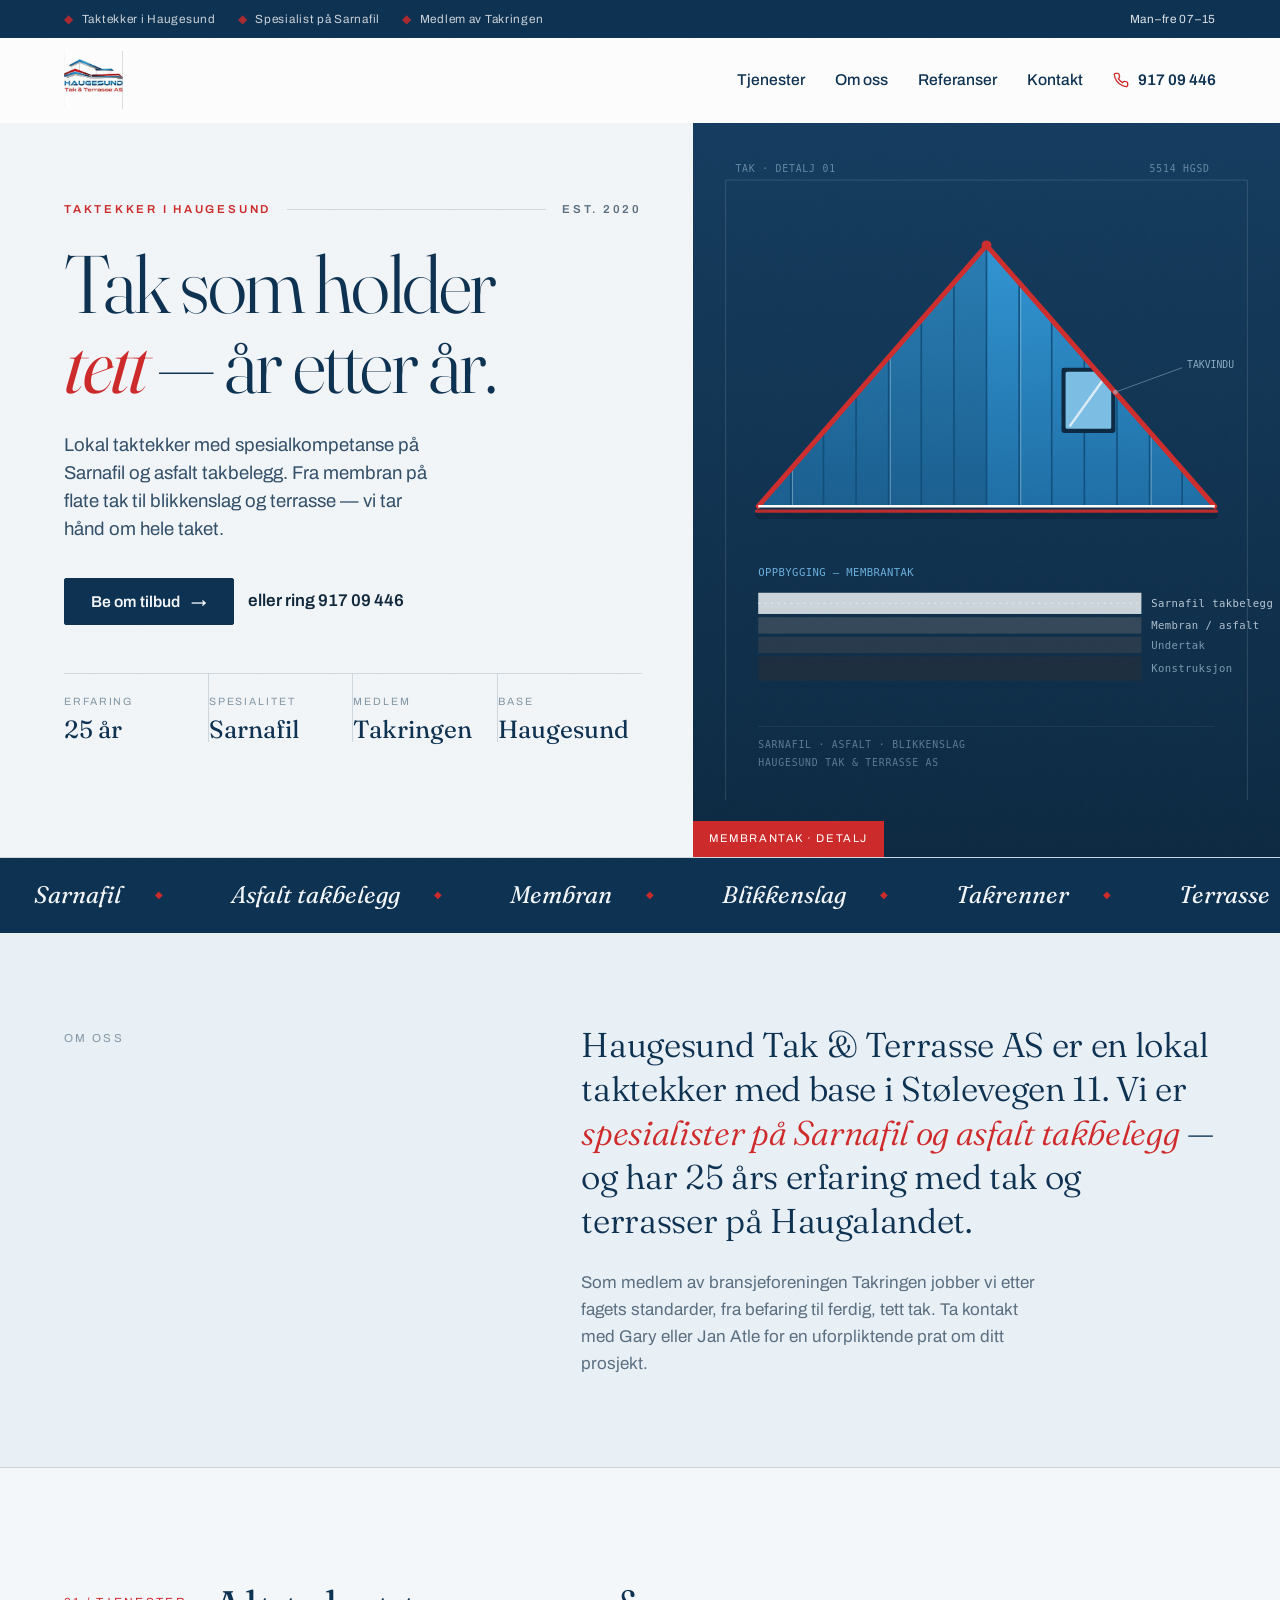
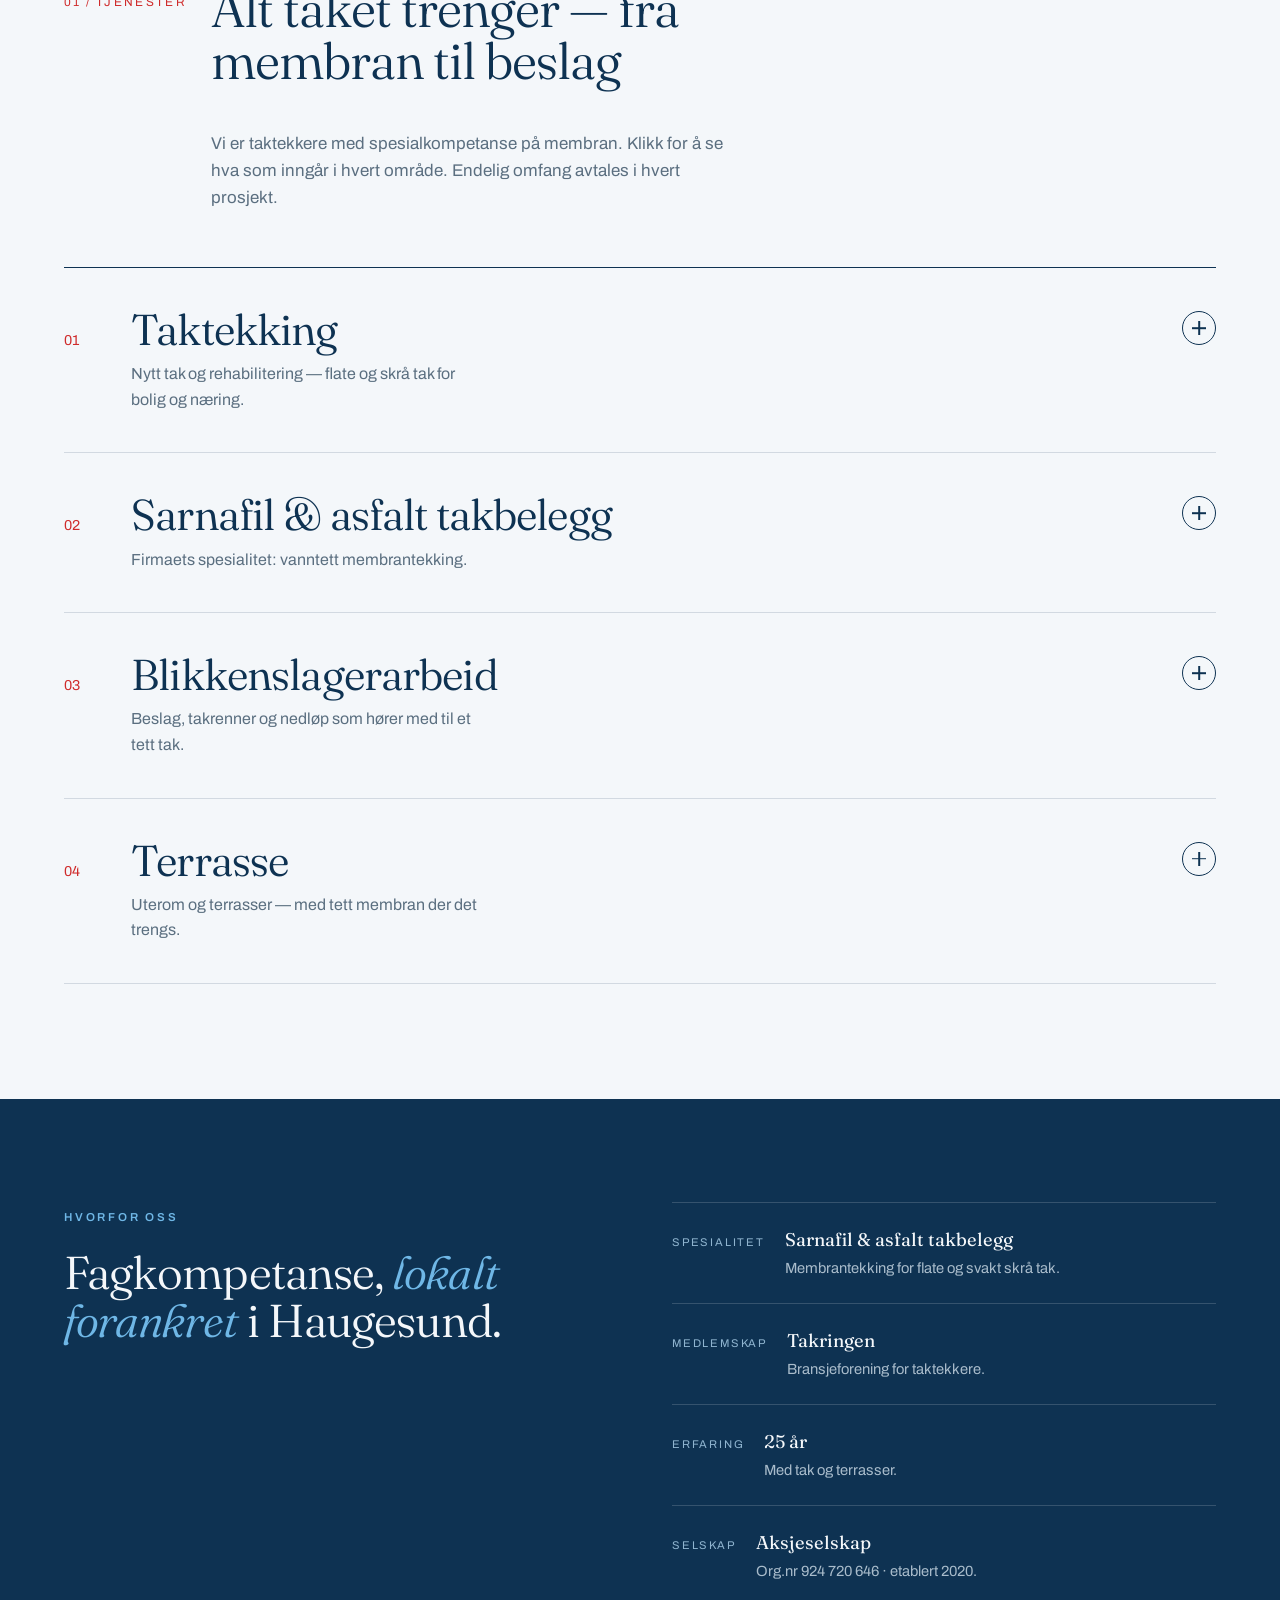
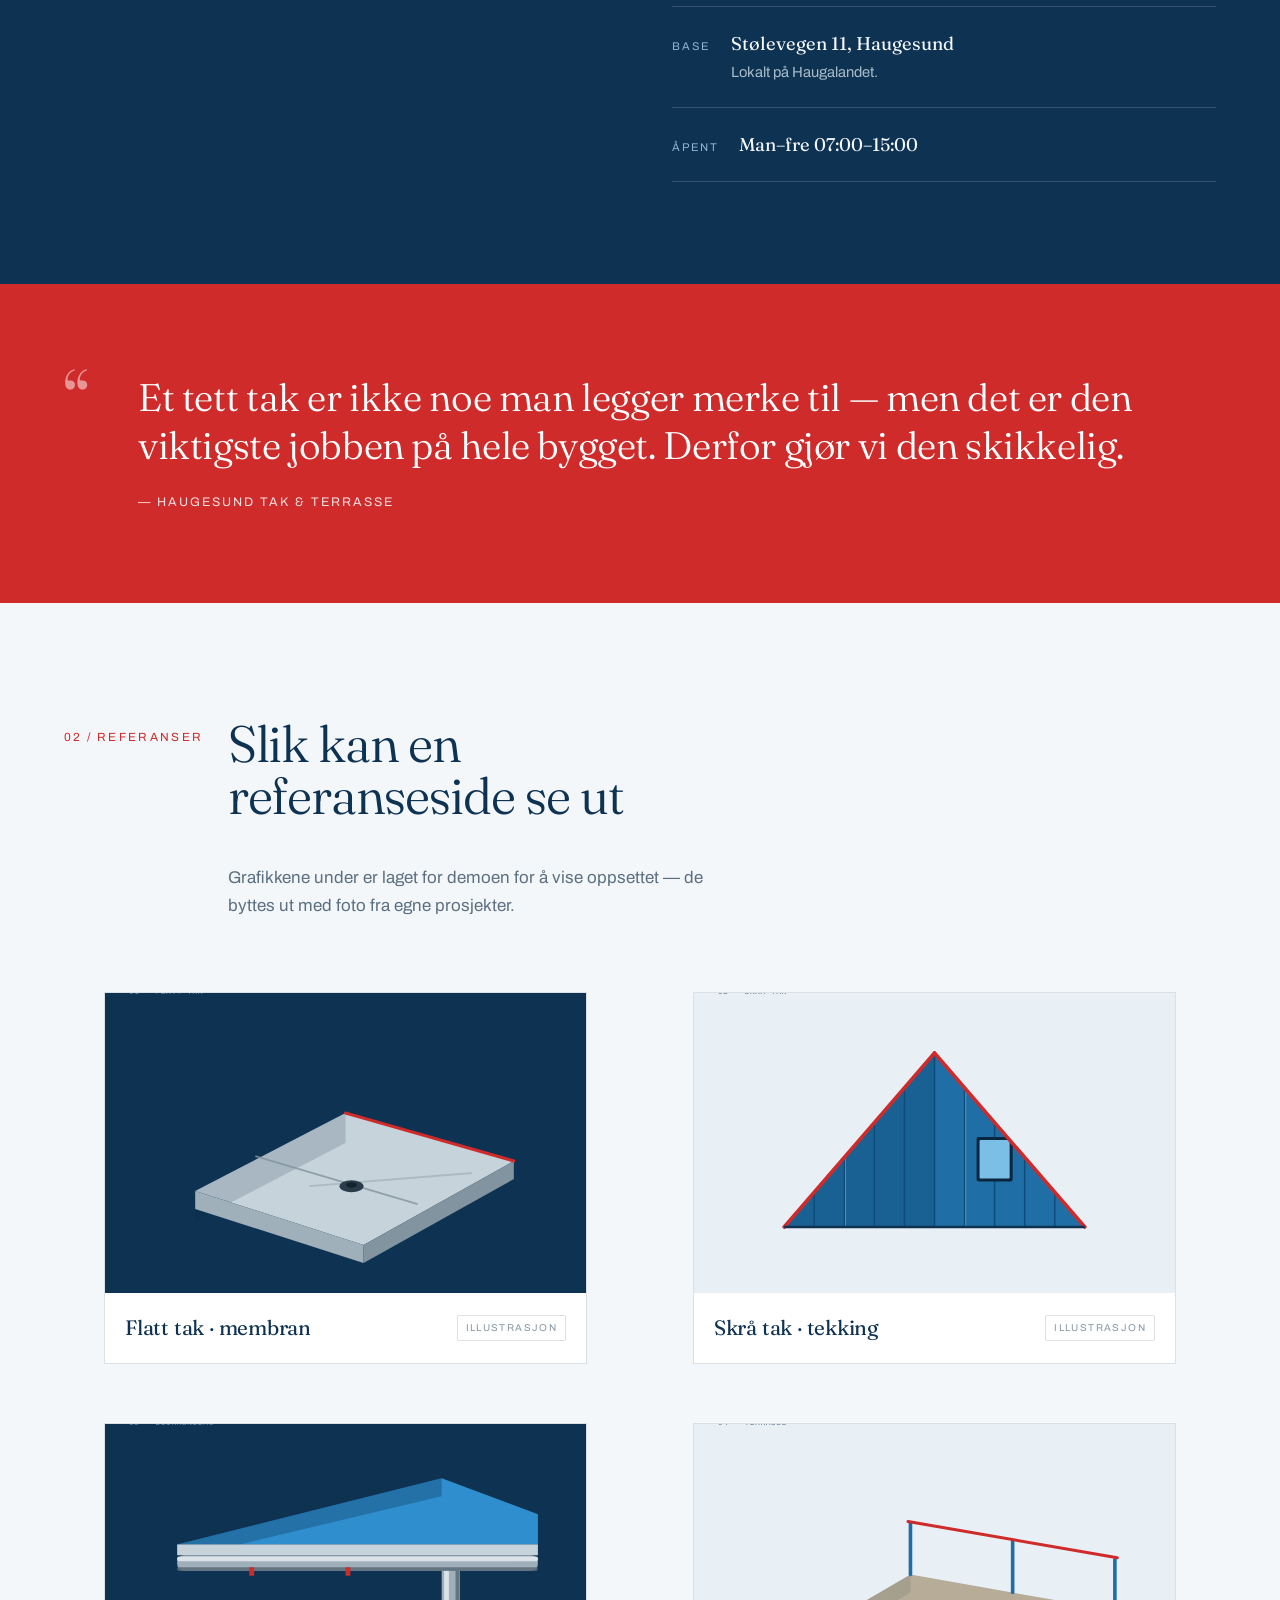
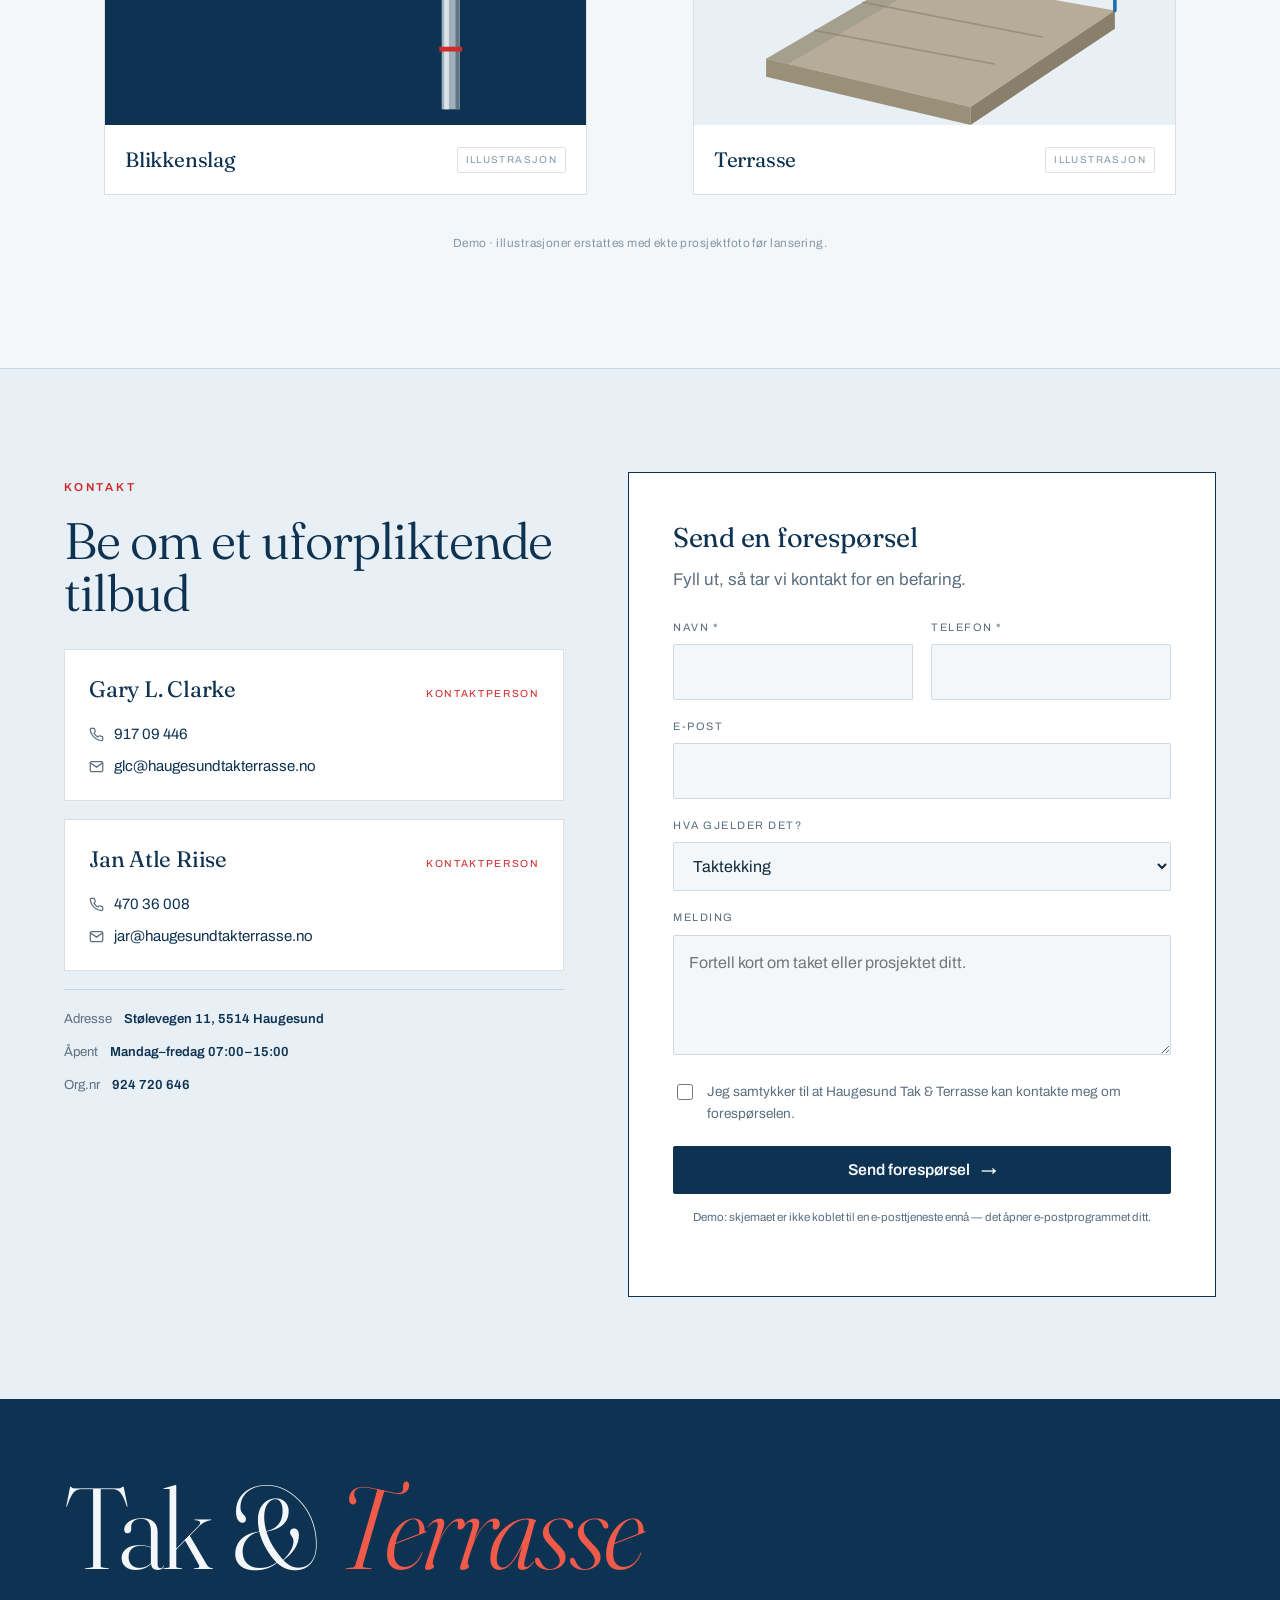
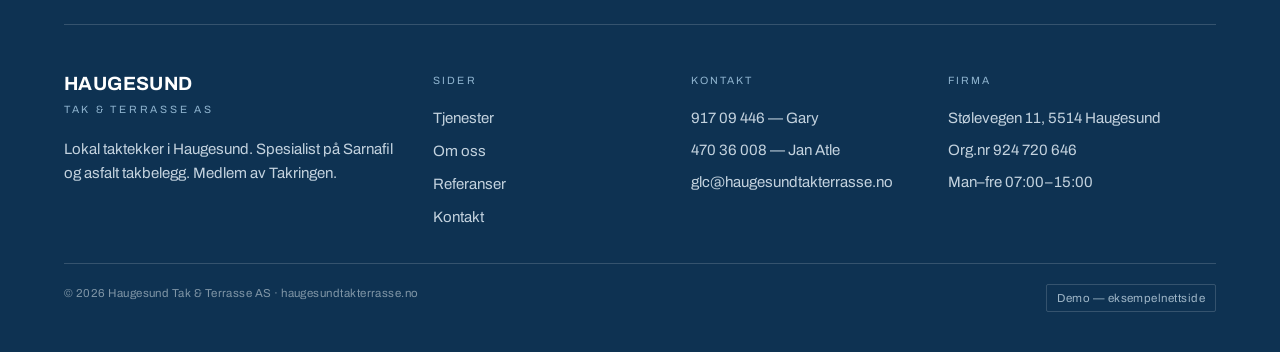
==== commit df86cd18: "Bytt til merkevarefarger fra logoen + bruk ekte logo - Ny palett hentet fra firmalogoen: azurbla (#1" ====
--- a/haugesund-tak-terrasse/index.html
+++ b/haugesund-tak-terrasse/index.html
@@ -7,7 +7,7 @@
 <meta name="description" content="Haugesund Tak & Terrasse AS er en lokal taktekker i Haugesund, spesialist på Sarnafil og asfalt takbelegg. Taktekking, membran, blikkenslag og terrasse. Medlem av Takringen. Be om et uforpliktende tilbud.">
 <meta name="keywords" content="taktekker, taktekking, tak, Sarnafil, asfalt takbelegg, membran, blikkenslag, takrenner, terrasse, Takringen, Haugesund">
 <meta name="author" content="Haugesund Tak & Terrasse AS">
-<meta name="theme-color" content="#181310">
+<meta name="theme-color" content="#0e3252">
 <link rel="canonical" href="https://haugesundtakterrasse.no/">
 
 <meta property="og:type" content="website">
@@ -24,7 +24,7 @@
 <link rel="preconnect" href="https://fonts.googleapis.com">
 <link rel="preconnect" href="https://fonts.gstatic.com" crossorigin>
 <link rel="stylesheet" href="https://fonts.googleapis.com/css2?family=Archivo:wght@400;500;600;700&family=Fraunces:ital,opsz,wght@0,9..144,300..600;1,9..144,300..500&display=swap">
-<link rel="stylesheet" href="css/styles.css?v=1">
+<link rel="stylesheet" href="css/styles.css?v=2">
 
 <script type="application/ld+json">
 {
@@ -66,8 +66,7 @@
 <header class="hdr" id="top">
   <div class="wrap">
     <a class="brand" href="#top" aria-label="Haugesund Tak og Terrasse — forsiden">
-      <img src="assets/img/mark.svg" alt="" width="44" height="44">
-      <span><b>Haugesund</b><small>Tak &amp; Terrasse</small></span>
+      <img src="assets/img/logo.png" alt="Haugesund Tak &amp; Terrasse AS" height="58">
     </a>
     <nav class="nav" aria-label="Hovedmeny">
       <a class="navlink" href="#tjenester">Tjenester</a>
@@ -306,9 +305,8 @@
     <div class="big"><h2>Tak &amp; <em>Terrasse</em></h2></div>
     <div class="foot-grid">
       <div>
-        <a class="brand" href="#top" style="margin-bottom:16px">
-          <img src="assets/img/mark-light.svg" alt="" width="44" height="44">
-          <span><b style="color:var(--paper)">Haugesund</b><small style="color:#b6a58d">Tak &amp; Terrasse</small></span>
+        <a class="brand" href="#top" style="margin-bottom:18px;display:inline-block">
+          <span><b style="color:#fff;font-family:var(--sans);font-weight:700;font-size:1.2rem;letter-spacing:.02em;text-transform:uppercase">Haugesund</b><small style="display:block;color:#8fb4cf;font-family:var(--mono);font-size:.66rem;letter-spacing:.26em;text-transform:uppercase;margin-top:5px">Tak &amp; Terrasse AS</small></span>
         </a>
         <p>Lokal taktekker i Haugesund. Spesialist på Sarnafil og asfalt takbelegg. Medlem av Takringen.</p>
       </div>
--- a/haugesund-tak-terrasse/css/styles.css
+++ b/haugesund-tak-terrasse/css/styles.css
@@ -5,22 +5,24 @@
    ============================================================ */
 
 :root{
-  --ink:#181310;
-  --ink-2:#241d15;
-  --ink-soft:#3a3025;
-  --paper:#efe8db;
-  --paper-2:#e6dccb;
-  --paper-3:#ded2bd;
-  --card:#f6efe2;
-  --rust:#bd4a2b;
-  --rust-deep:#9c3a20;
+  --ink:#0e3252;          /* deep brand navy (dark sections/text) */
+  --ink-2:#0a2842;
+  --ink-soft:#33506a;
+  --paper:#f4f7fa;        /* cool near-white */
+  --paper-2:#e8eff5;
+  --paper-3:#dbe6ef;
+  --card:#ffffff;
+  --rust:#cf2b2b;         /* brand red (accent) */
+  --rust-deep:#a81f1f;
+  --blue:#1e82be;         /* brand azure (highlights/roof) */
+  --blue-2:#3a97d6;
   --sage:#5c6b57;
-  --text:#22190f;
-  --muted:#6f6456;
-  --muted-2:#8c8171;
-  --hair:rgba(24,19,16,.16);
-  --hair-soft:rgba(24,19,16,.09);
-  --hair-light:rgba(239,232,219,.18);
+  --text:#12293d;
+  --muted:#5b6f80;
+  --muted-2:#8598a6;
+  --hair:rgba(14,50,82,.15);
+  --hair-soft:rgba(14,50,82,.08);
+  --hair-light:rgba(255,255,255,.16);
 
   --serif:"Fraunces","Georgia",serif;
   --sans:"Archivo",system-ui,-apple-system,"Segoe UI",sans-serif;
@@ -103,11 +105,11 @@
 @media(max-width:760px){.util .u-left span:nth-child(n+2){display:none}}
 
 /* ============ HEADER ============ */
-.hdr{position:sticky;top:0;z-index:100;background:var(--paper);border-bottom:1px solid transparent;transition:.28s}
+.hdr{position:sticky;top:0;z-index:100;background:#fff;border-bottom:1px solid transparent;transition:.28s}
 .hdr.stuck{border-color:var(--hair);box-shadow:0 8px 30px rgba(24,19,16,.06)}
-.hdr .wrap{display:flex;align-items:center;justify-content:space-between;gap:24px;height:78px}
+.hdr .wrap{display:flex;align-items:center;justify-content:space-between;gap:24px;height:84px}
 .brand{display:flex;align-items:center;gap:13px}
-.brand img{width:44px;height:44px}
+.brand img{height:58px;width:auto}
 .brand b{font-family:var(--sans);font-weight:700;font-size:1.02rem;letter-spacing:.02em;line-height:1;text-transform:uppercase;color:var(--ink)}
 .brand small{display:block;font-family:var(--mono);font-size:.64rem;letter-spacing:.28em;color:var(--muted);margin-top:4px;text-transform:uppercase}
 .nav{display:flex;align-items:center;gap:30px}
@@ -191,16 +193,16 @@
 
 /* ============ SPEC / WHY ============ */
 .why{background:var(--ink);color:var(--paper)}
-.why .kicker{color:#d9925a}
+.why .kicker{color:#6fb7e6}
 .why .wrap{padding:clamp(64px,8vw,110px) var(--gutter);display:grid;grid-template-columns:1fr 1fr;gap:clamp(34px,5vw,80px)}
 .why h2{font-family:var(--serif);font-weight:330;font-size:clamp(1.9rem,3.6vw,2.9rem);line-height:1.04;color:var(--paper);margin-top:20px;letter-spacing:-.02em}
-.why h2 em{font-style:italic;color:#d9925a}
+.why h2 em{font-style:italic;color:#6fb7e6}
 .spec-list{border-top:1px solid var(--hair-light)}
 .spec-list .item{display:grid;grid-template-columns:auto 1fr;gap:20px;padding:22px 0;border-bottom:1px solid var(--hair-light);align-items:baseline}
-.spec-list .k{font-family:var(--mono);font-size:.7rem;letter-spacing:.16em;text-transform:uppercase;color:#b6a58d}
+.spec-list .k{font-family:var(--mono);font-size:.7rem;letter-spacing:.16em;text-transform:uppercase;color:#8fb4cf}
 .spec-list .v{color:var(--paper)}
 .spec-list .v b{font-family:var(--serif);font-weight:400;font-size:1.15rem}
-.spec-list .v span{display:block;color:#b6a58d;font-size:.92rem;margin-top:3px}
+.spec-list .v span{display:block;color:#a9bccb;font-size:.92rem;margin-top:3px}
 
 /* ============ QUOTE BAND ============ */
 .quote{background:var(--rust);color:#fff}
@@ -256,15 +258,15 @@
 .foot{background:var(--ink);color:var(--paper)}
 .foot .big{padding:clamp(40px,6vw,80px) 0 clamp(28px,4vw,44px);border-bottom:1px solid var(--hair-light)}
 .foot .big h2{font-family:var(--serif);font-weight:300;font-size:clamp(2.4rem,9vw,8rem);line-height:.9;letter-spacing:-.03em;color:var(--paper);white-space:nowrap}
-.foot .big h2 em{font-style:italic;color:#d9925a}
+.foot .big h2 em{font-style:italic;color:#ef5a4a}
 .foot-grid{display:grid;grid-template-columns:1.5fr 1fr 1fr 1.2fr;gap:34px;padding:48px 0 34px}
-.foot-grid h4{font-family:var(--mono);font-size:.66rem;letter-spacing:.2em;text-transform:uppercase;color:#b6a58d;margin-bottom:16px}
-.foot-grid a,.foot-grid p,.foot-grid span{color:#cfc4b1;font-size:.94rem}
+.foot-grid h4{font-family:var(--mono);font-size:.66rem;letter-spacing:.2em;text-transform:uppercase;color:#8fb4cf;margin-bottom:16px}
+.foot-grid a,.foot-grid p,.foot-grid span{color:#c3d2de;font-size:.94rem}
 .foot-grid a:hover{color:#fff}
 .foot-links{display:grid;gap:9px}
 .foot-contact{display:grid;gap:8px;font-family:var(--mono);font-size:.86rem}
-.foot-bottom{display:flex;flex-wrap:wrap;gap:10px 22px;justify-content:space-between;padding:20px 0 40px;border-top:1px solid var(--hair-light);font-family:var(--mono);font-size:.72rem;color:#8c8171;letter-spacing:.04em}
-.foot-tag{color:#b6a58d;border:1px solid var(--hair-light);padding:4px 10px;border-radius:2px}
+.foot-bottom{display:flex;flex-wrap:wrap;gap:10px 22px;justify-content:space-between;padding:20px 0 40px;border-top:1px solid var(--hair-light);font-family:var(--mono);font-size:.72rem;color:#7f95a6;letter-spacing:.04em}
+.foot-tag{color:#9fb6c7;border:1px solid var(--hair-light);padding:4px 10px;border-radius:2px}
 
 /* ============ REVEAL ============ */
 .rv{opacity:0;transform:translateY(20px);transition:opacity .7s var(--ease),transform .7s var(--ease)}
@@ -283,7 +285,7 @@
 @media(max-width:760px){
   .nav .navlink,.nav .tel{display:none}
   .burger{display:block}
-  .mobile-nav{display:block;position:fixed;inset:78px 0 auto 0;background:var(--paper);border-bottom:1px solid var(--hair);
+  .mobile-nav{display:block;position:fixed;inset:84px 0 auto 0;background:#fff;border-bottom:1px solid var(--hair);
     max-height:0;overflow:hidden;transition:max-height .32s var(--ease);z-index:99}
   .mobile-nav.open{max-height:80vh}
   .mobile-nav ul{padding:14px var(--gutter) 26px;display:grid;gap:4px}
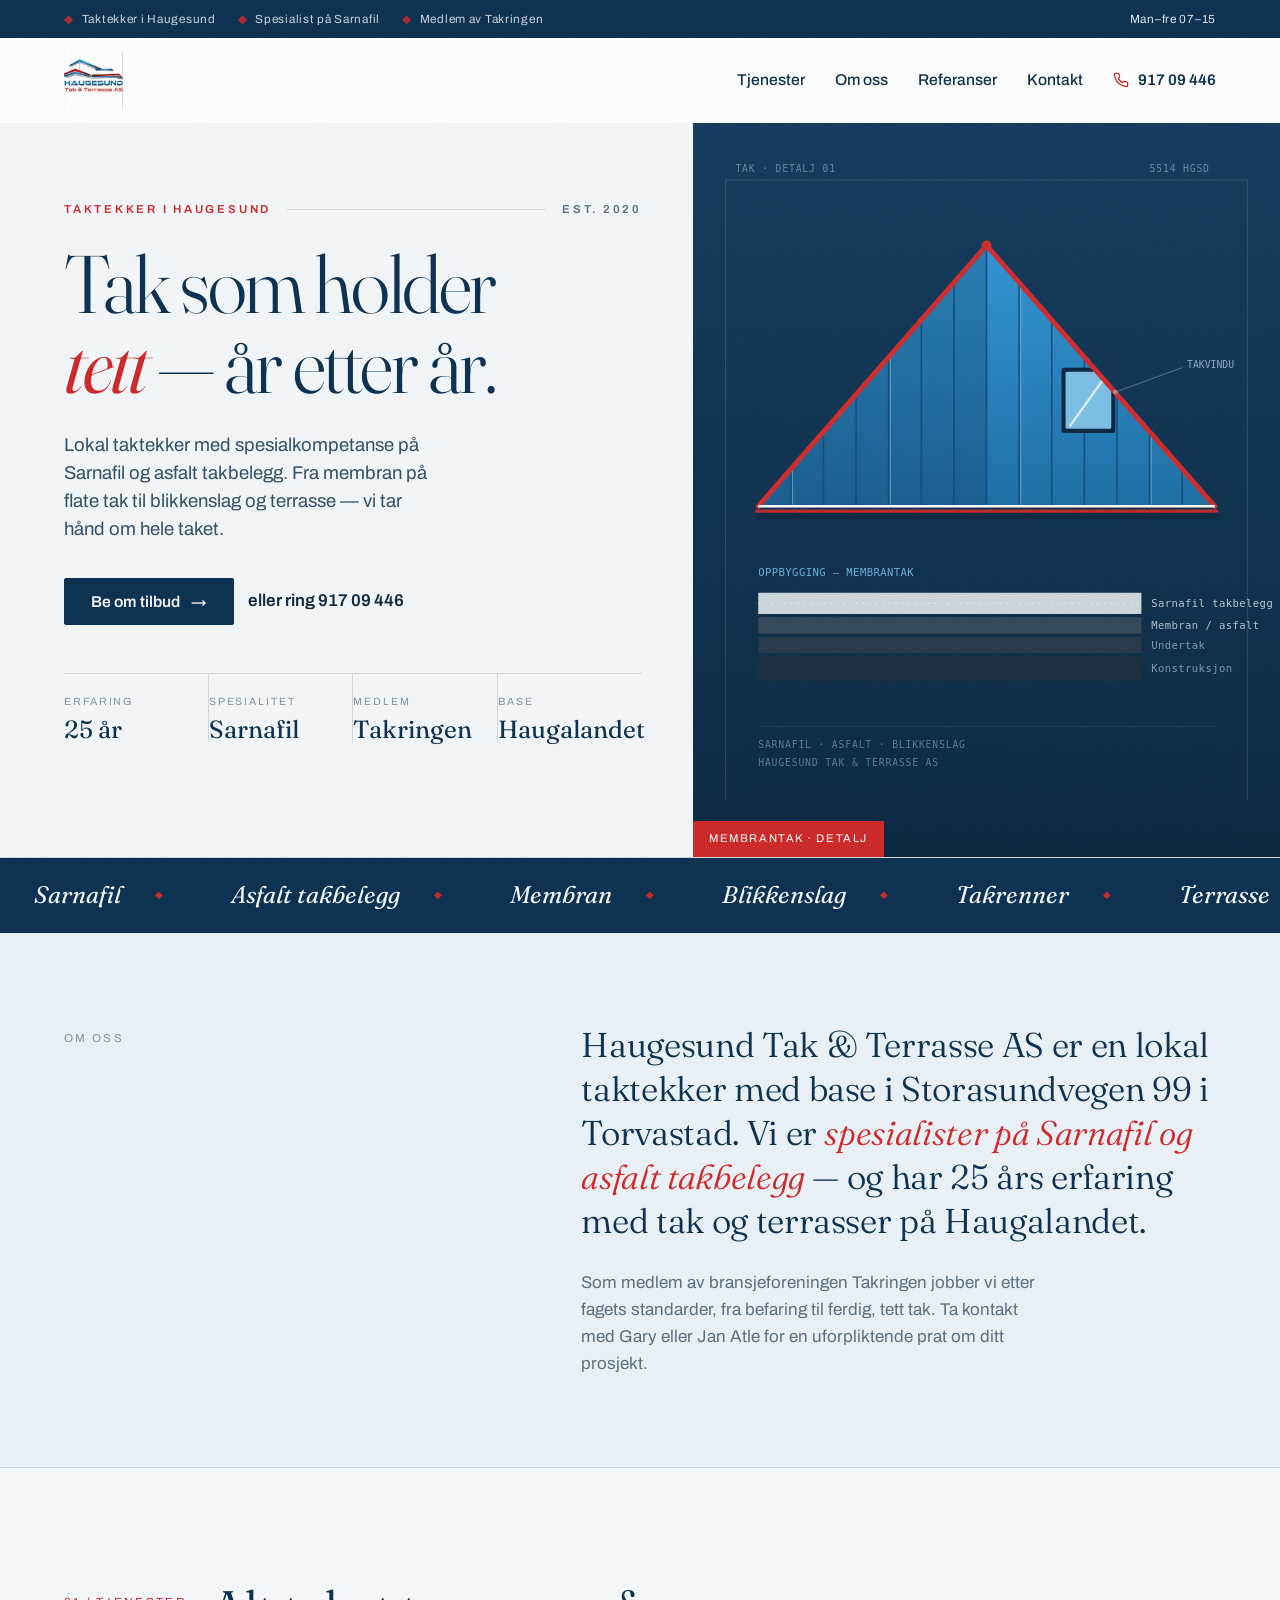
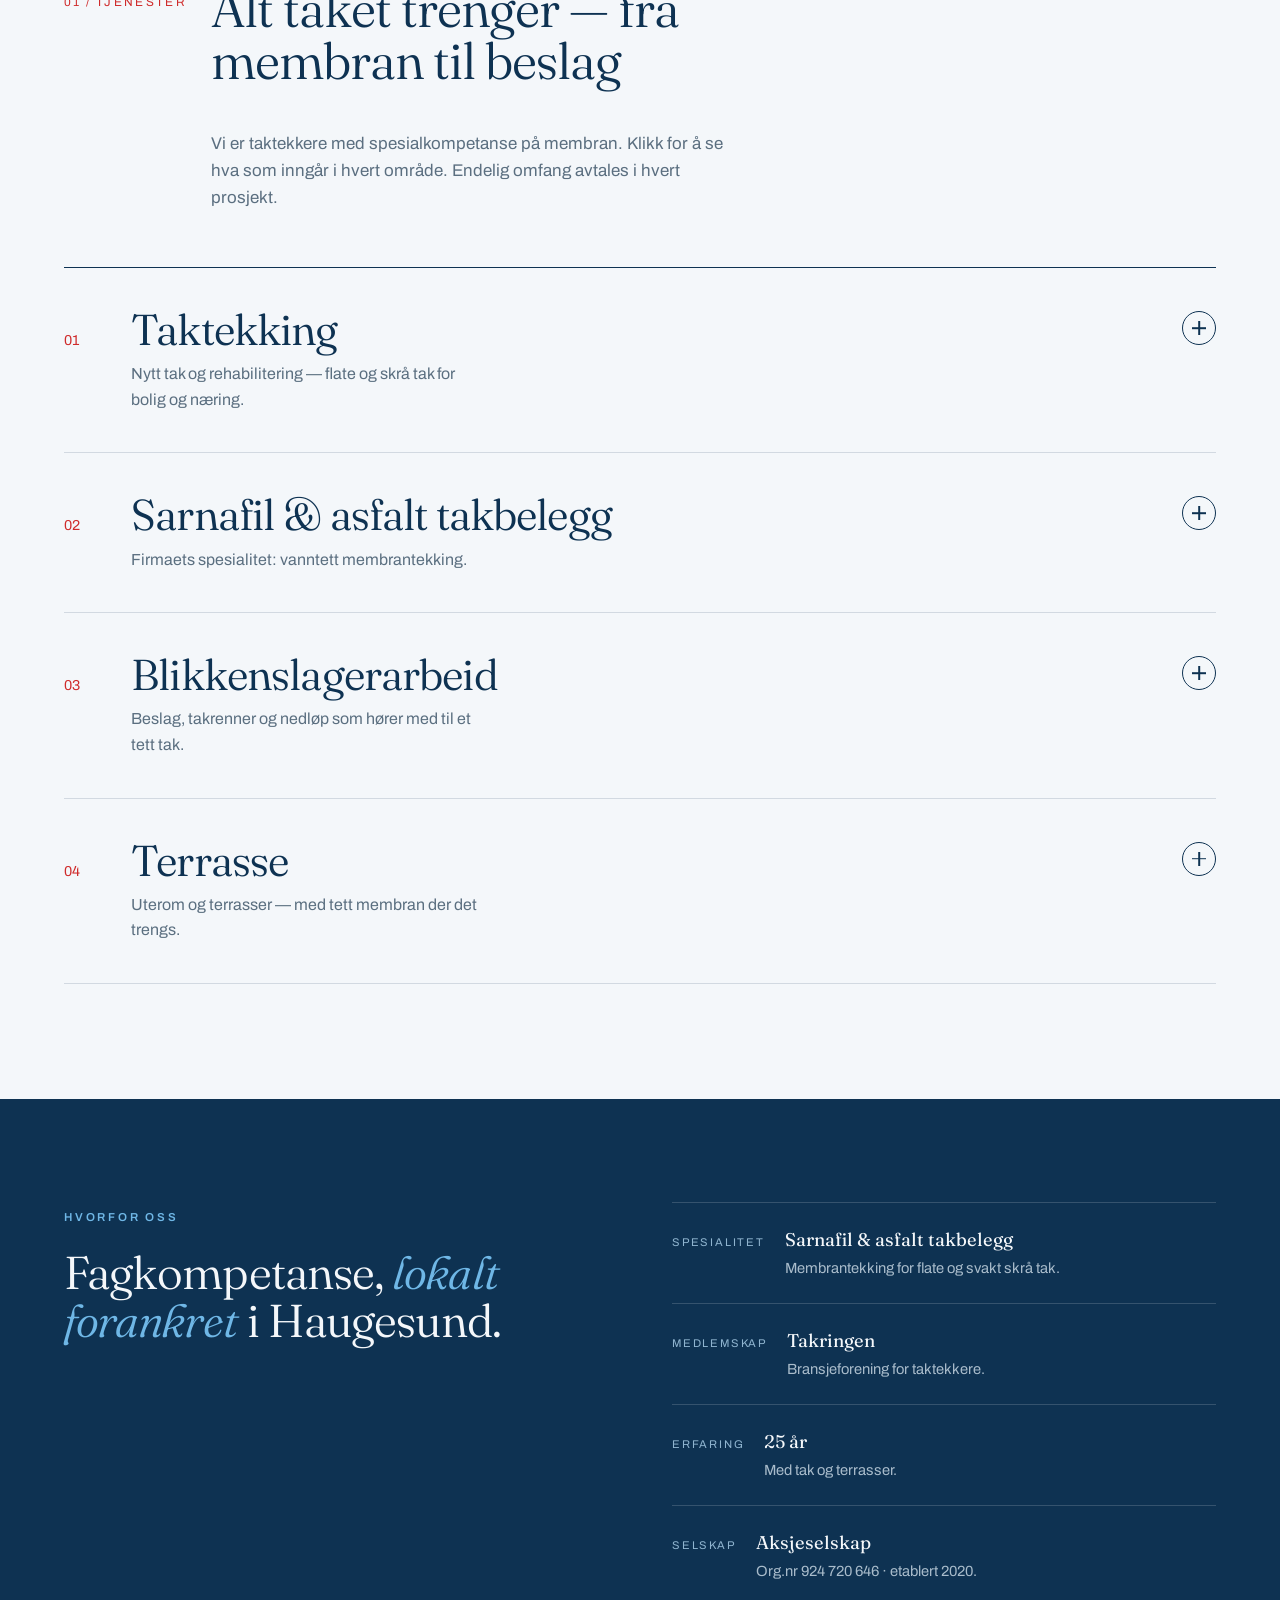
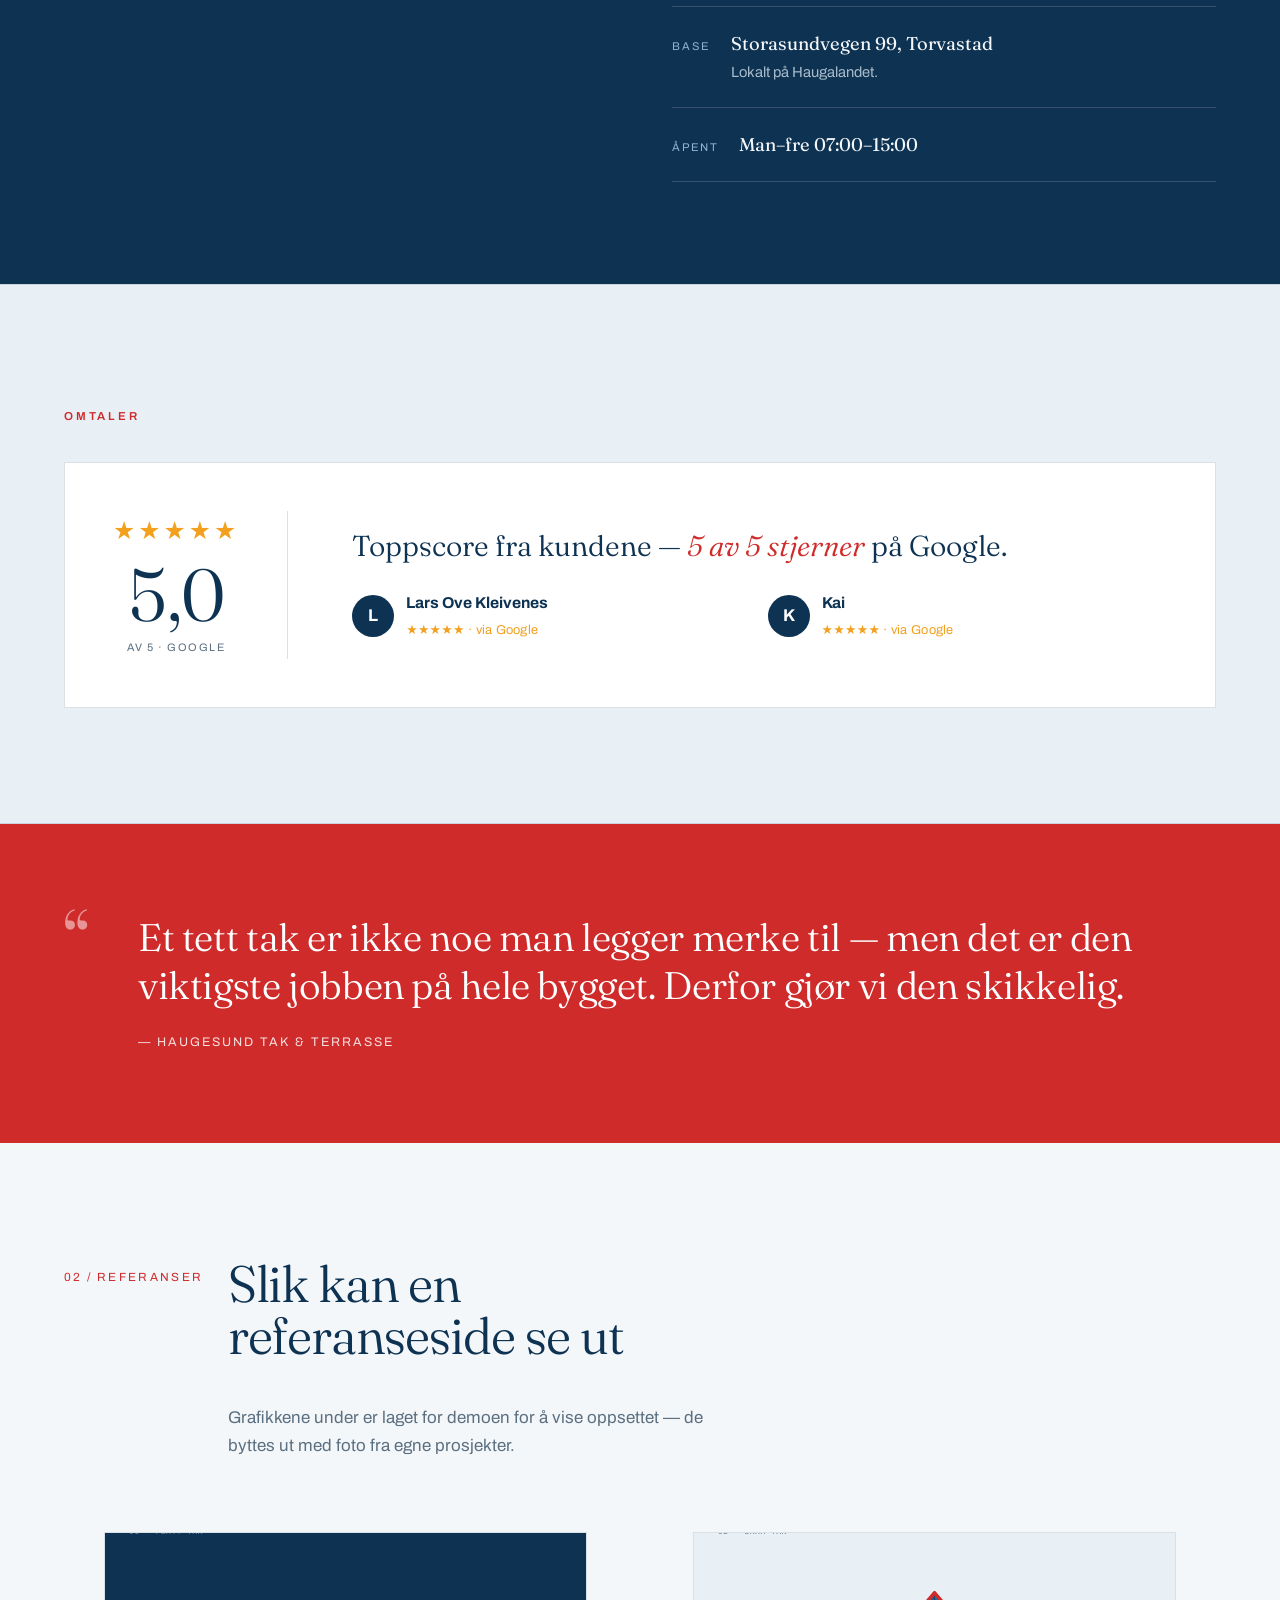
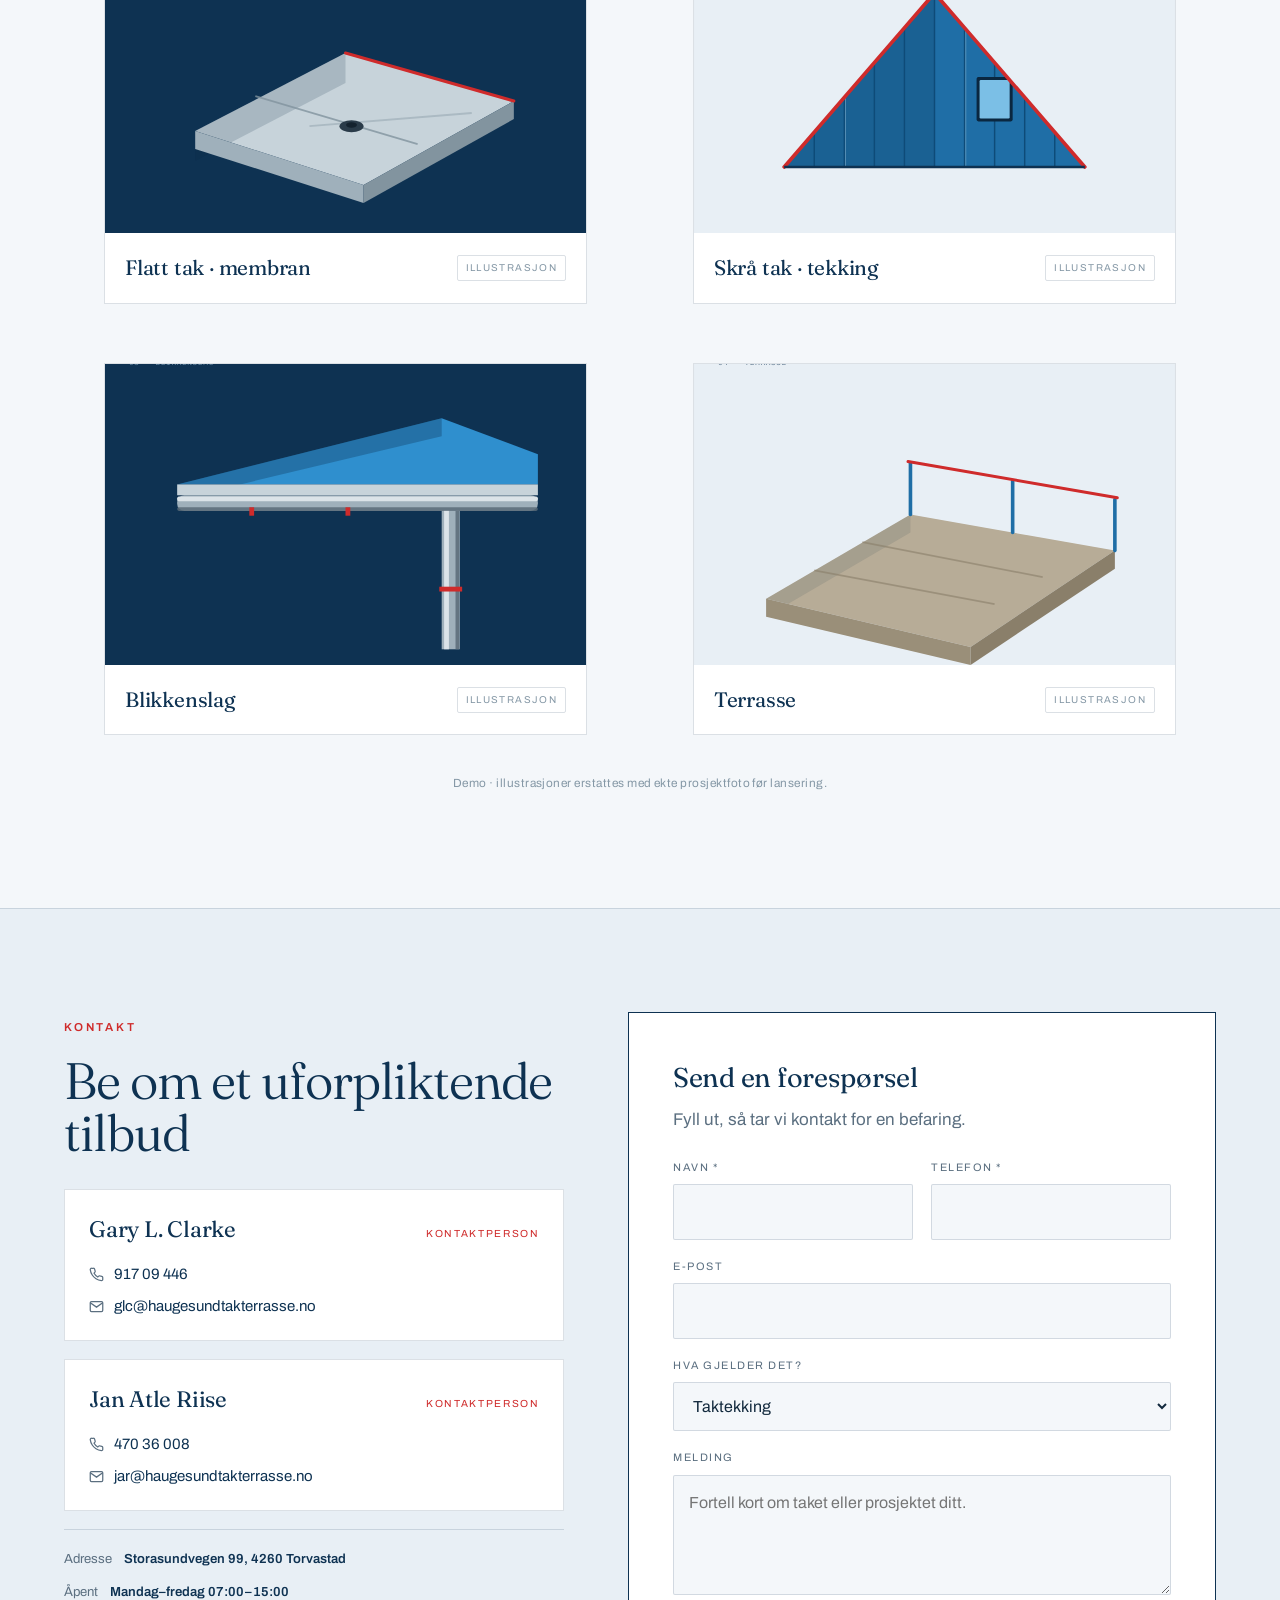
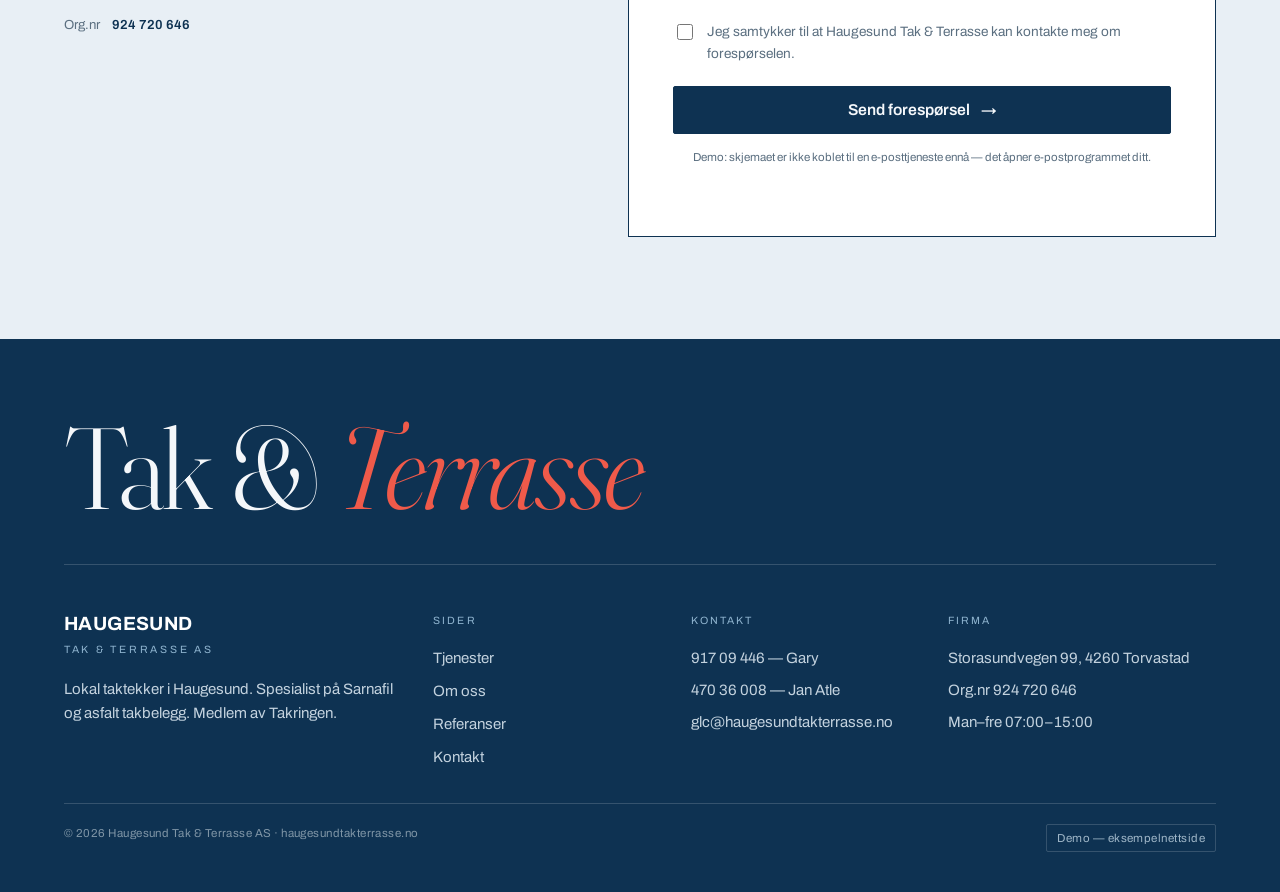
==== commit 6973f7cd: "Ekte Google-omtaler + korrigert adresse Fra Google-oppforingen (offentlig): - Ny omtale-seksjon med " ====
--- a/haugesund-tak-terrasse/index.html
+++ b/haugesund-tak-terrasse/index.html
@@ -24,7 +24,7 @@
 <link rel="preconnect" href="https://fonts.googleapis.com">
 <link rel="preconnect" href="https://fonts.gstatic.com" crossorigin>
 <link rel="stylesheet" href="https://fonts.googleapis.com/css2?family=Archivo:wght@400;500;600;700&family=Fraunces:ital,opsz,wght@0,9..144,300..600;1,9..144,300..500&display=swap">
-<link rel="stylesheet" href="css/styles.css?v=2">
+<link rel="stylesheet" href="css/styles.css?v=3">
 
 <script type="application/ld+json">
 {
@@ -37,7 +37,8 @@
   "numberOfEmployees":{"@type":"QuantitativeValue","minValue":1,"maxValue":4},
   "knowsAbout":["Sarnafil takbelegg","Asfalt takbelegg","Taktekking","Membran","Blikkenslagerarbeid"],
   "memberOf":{"@type":"Organization","name":"Takringen"},
-  "address":{"@type":"PostalAddress","streetAddress":"Stølevegen 11","postalCode":"5514","addressLocality":"Haugesund","addressRegion":"Rogaland","addressCountry":"NO"},
+  "aggregateRating":{"@type":"AggregateRating","ratingValue":"5.0","reviewCount":"2","bestRating":"5"},
+  "address":{"@type":"PostalAddress","streetAddress":"Storasundvegen 99","postalCode":"4260","addressLocality":"Torvastad","addressRegion":"Rogaland","addressCountry":"NO"},
   "openingHoursSpecification":[{"@type":"OpeningHoursSpecification","dayOfWeek":["Monday","Tuesday","Wednesday","Thursday","Friday"],"opens":"07:00","closes":"15:00"}],
   "employee":[
     {"@type":"Person","name":"Gary L. Clarke","telephone":"+4791709446","email":"glc@haugesundtakterrasse.no"},
@@ -108,7 +109,7 @@
         <div class="sp"><dt>Erfaring</dt><dd>25 år</dd></div>
         <div class="sp"><dt>Spesialitet</dt><dd>Sarnafil</dd></div>
         <div class="sp"><dt>Medlem</dt><dd>Takringen</dd></div>
-        <div class="sp"><dt>Base</dt><dd>Haugesund</dd></div>
+        <div class="sp"><dt>Base</dt><dd>Haugalandet</dd></div>
       </dl>
     </div>
     <div class="hero-r rv d1">
@@ -131,7 +132,7 @@
   <div class="wrap">
     <div><span class="lbl">Om oss</span></div>
     <div>
-      <p class="big rv">Haugesund Tak &amp; Terrasse AS er en lokal taktekker med base i Stølevegen 11. Vi er <em>spesialister på Sarnafil og asfalt takbelegg</em> — og har 25 års erfaring med tak og terrasser på Haugalandet.</p>
+      <p class="big rv">Haugesund Tak &amp; Terrasse AS er en lokal taktekker med base i Storasundvegen 99 i Torvastad. Vi er <em>spesialister på Sarnafil og asfalt takbelegg</em> — og har 25 års erfaring med tak og terrasser på Haugalandet.</p>
       <p class="small rv d1">Som medlem av bransjeforeningen Takringen jobber vi etter fagets standarder, fra befaring til ferdig, tett tak. Ta kontakt med Gary eller Jan Atle for en uforpliktende prat om ditt prosjekt.</p>
     </div>
   </div>
@@ -210,8 +211,28 @@
       <div class="item"><span class="k">Medlemskap</span><span class="v"><b>Takringen</b><span>Bransjeforening for taktekkere.</span></span></div>
       <div class="item"><span class="k">Erfaring</span><span class="v"><b>25 år</b><span>Med tak og terrasser.</span></span></div>
       <div class="item"><span class="k">Selskap</span><span class="v"><b>Aksjeselskap</b><span>Org.nr 924 720 646 · etablert 2020.</span></span></div>
-      <div class="item"><span class="k">Base</span><span class="v"><b>Stølevegen 11, Haugesund</b><span>Lokalt på Haugalandet.</span></span></div>
+      <div class="item"><span class="k">Base</span><span class="v"><b>Storasundvegen 99, Torvastad</b><span>Lokalt på Haugalandet.</span></span></div>
       <div class="item"><span class="k">Åpent</span><span class="v"><b>Man–fre 07:00–15:00</b></span></div>
+    </div>
+  </div>
+</section>
+
+<!-- REVIEWS (ekte Google-omtaler) -->
+<section class="section reviews-sec">
+  <div class="wrap">
+    <div style="margin-bottom:34px"><span class="kicker">Omtaler</span></div>
+    <div class="reviews-card rv">
+      <div class="rv-left">
+        <div class="stars-lg" aria-hidden="true">★★★★★</div>
+        <div class="score"><b>5,0</b><span>av 5 · Google</span></div>
+      </div>
+      <div class="rv-right">
+        <p class="rv-lead">Toppscore fra kundene — <em>5 av 5 stjerner</em> på Google.</p>
+        <ul class="rv-names">
+          <li><span class="av">L</span><div><b>Lars Ove Kleivenes</b><span>★★★★★ · via Google</span></div></li>
+          <li><span class="av">K</span><div><b>Kai</b><span>★★★★★ · via Google</span></div></li>
+        </ul>
+      </div>
     </div>
   </div>
 </section>
@@ -270,7 +291,7 @@
         </div>
       </div>
       <div class="cmeta">
-        <div><span>Adresse</span><b>Stølevegen 11, 5514 Haugesund</b></div>
+        <div><span>Adresse</span><b>Storasundvegen 99, 4260 Torvastad</b></div>
         <div><span>Åpent</span><b>Mandag–fredag 07:00–15:00</b></div>
         <div><span>Org.nr</span><b>924 720 646</b></div>
       </div>
@@ -320,7 +341,7 @@
       </div>
       <div>
         <h4>Firma</h4>
-        <div class="foot-contact"><span>Stølevegen 11, 5514 Haugesund</span><span>Org.nr 924 720 646</span><span>Man–fre 07:00–15:00</span></div>
+        <div class="foot-contact"><span>Storasundvegen 99, 4260 Torvastad</span><span>Org.nr 924 720 646</span><span>Man–fre 07:00–15:00</span></div>
       </div>
     </div>
     <div class="foot-bottom">
--- a/haugesund-tak-terrasse/css/styles.css
+++ b/haugesund-tak-terrasse/css/styles.css
@@ -303,3 +303,19 @@
   .rv{opacity:1;transform:none}
   .marquee .track{animation:none}
 }
+
+/* ============ REVIEWS ============ */
+.reviews-sec{background:var(--paper-2);border-top:1px solid var(--hair);border-bottom:1px solid var(--hair)}
+.reviews-card{display:grid;grid-template-columns:auto 1fr;gap:clamp(28px,5vw,72px);align-items:center;background:var(--card);border:1px solid var(--hair);padding:clamp(28px,4vw,48px)}
+.rv-left{text-align:center;padding-right:clamp(20px,4vw,48px);border-right:1px solid var(--hair)}
+.stars-lg{color:#f2a01e;font-size:1.55rem;letter-spacing:3px}
+.score b{display:block;font-family:var(--serif);font-weight:340;font-size:clamp(3rem,7vw,4.6rem);line-height:1;color:var(--ink);margin-top:8px}
+.score span{font-family:var(--mono);font-size:.68rem;letter-spacing:.14em;text-transform:uppercase;color:var(--muted)}
+.rv-lead{font-family:var(--serif);font-weight:340;font-size:clamp(1.25rem,2.4vw,1.8rem);line-height:1.25;color:var(--ink);margin-bottom:26px}
+.rv-lead em{font-style:italic;color:var(--rust)}
+.rv-names{display:grid;grid-template-columns:1fr 1fr;gap:16px}
+.rv-names li{display:flex;gap:12px;align-items:center}
+.rv-names .av{width:42px;height:42px;border-radius:50%;background:var(--ink);color:#fff;display:grid;place-items:center;font-weight:700;flex:none;font-family:var(--sans)}
+.rv-names b{display:block;color:var(--ink);font-size:.98rem}
+.rv-names li span:last-child{color:#f2a01e;font-size:.8rem;letter-spacing:.02em}
+@media(max-width:760px){.reviews-card{grid-template-columns:1fr}.rv-left{border-right:0;border-bottom:1px solid var(--hair);padding:0 0 22px}.rv-names{grid-template-columns:1fr}}
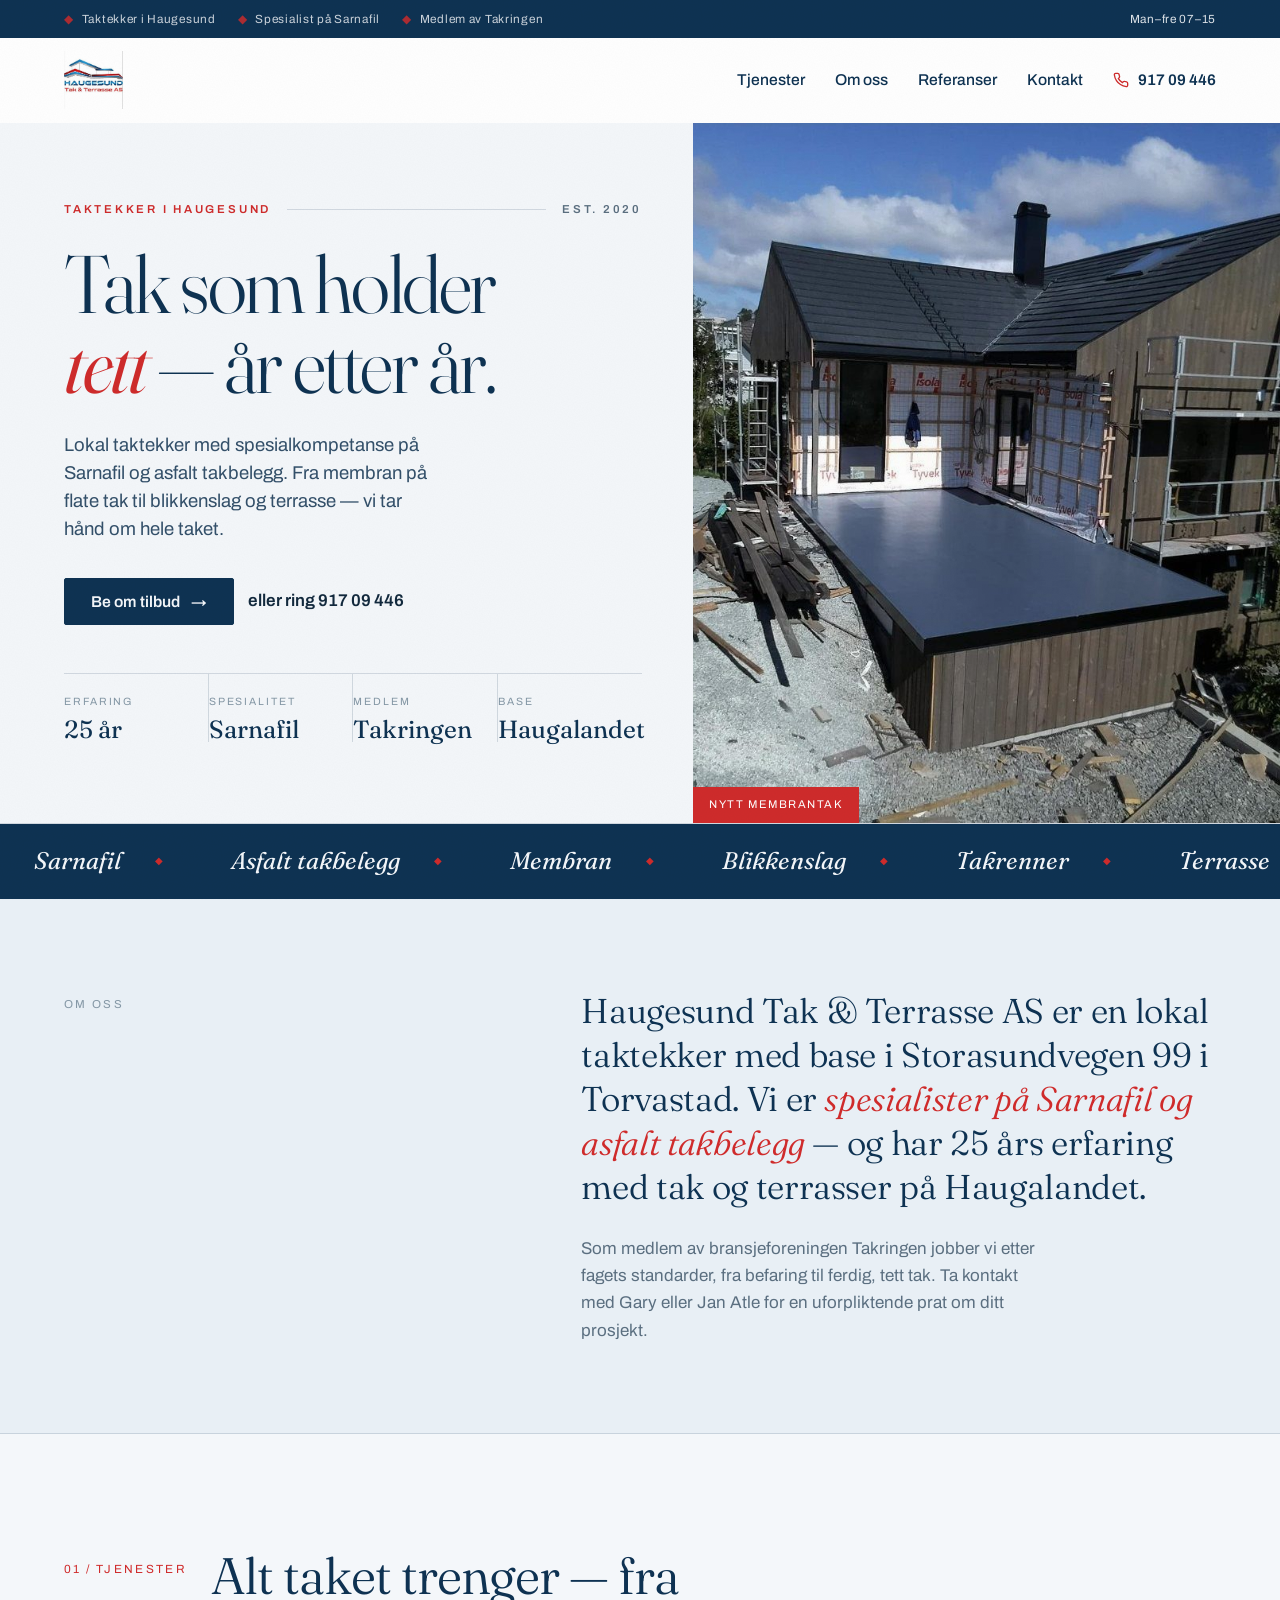
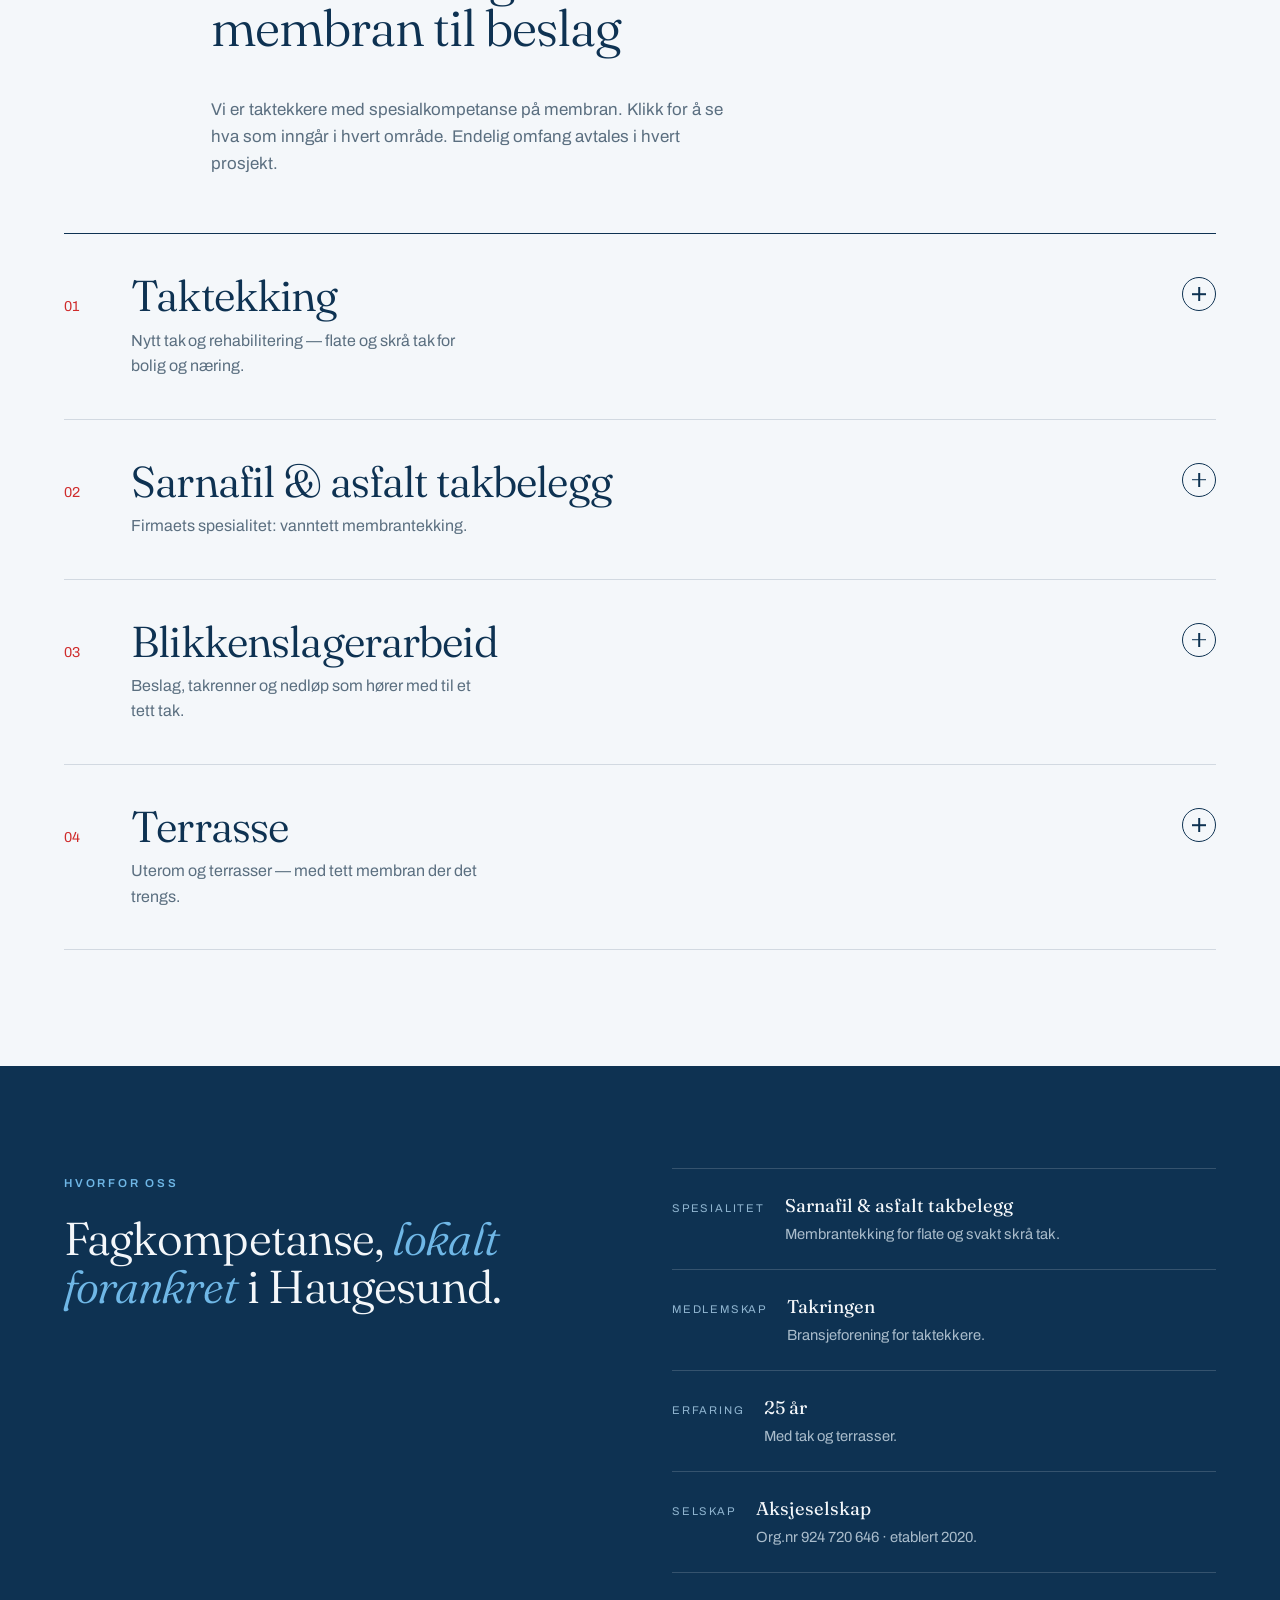
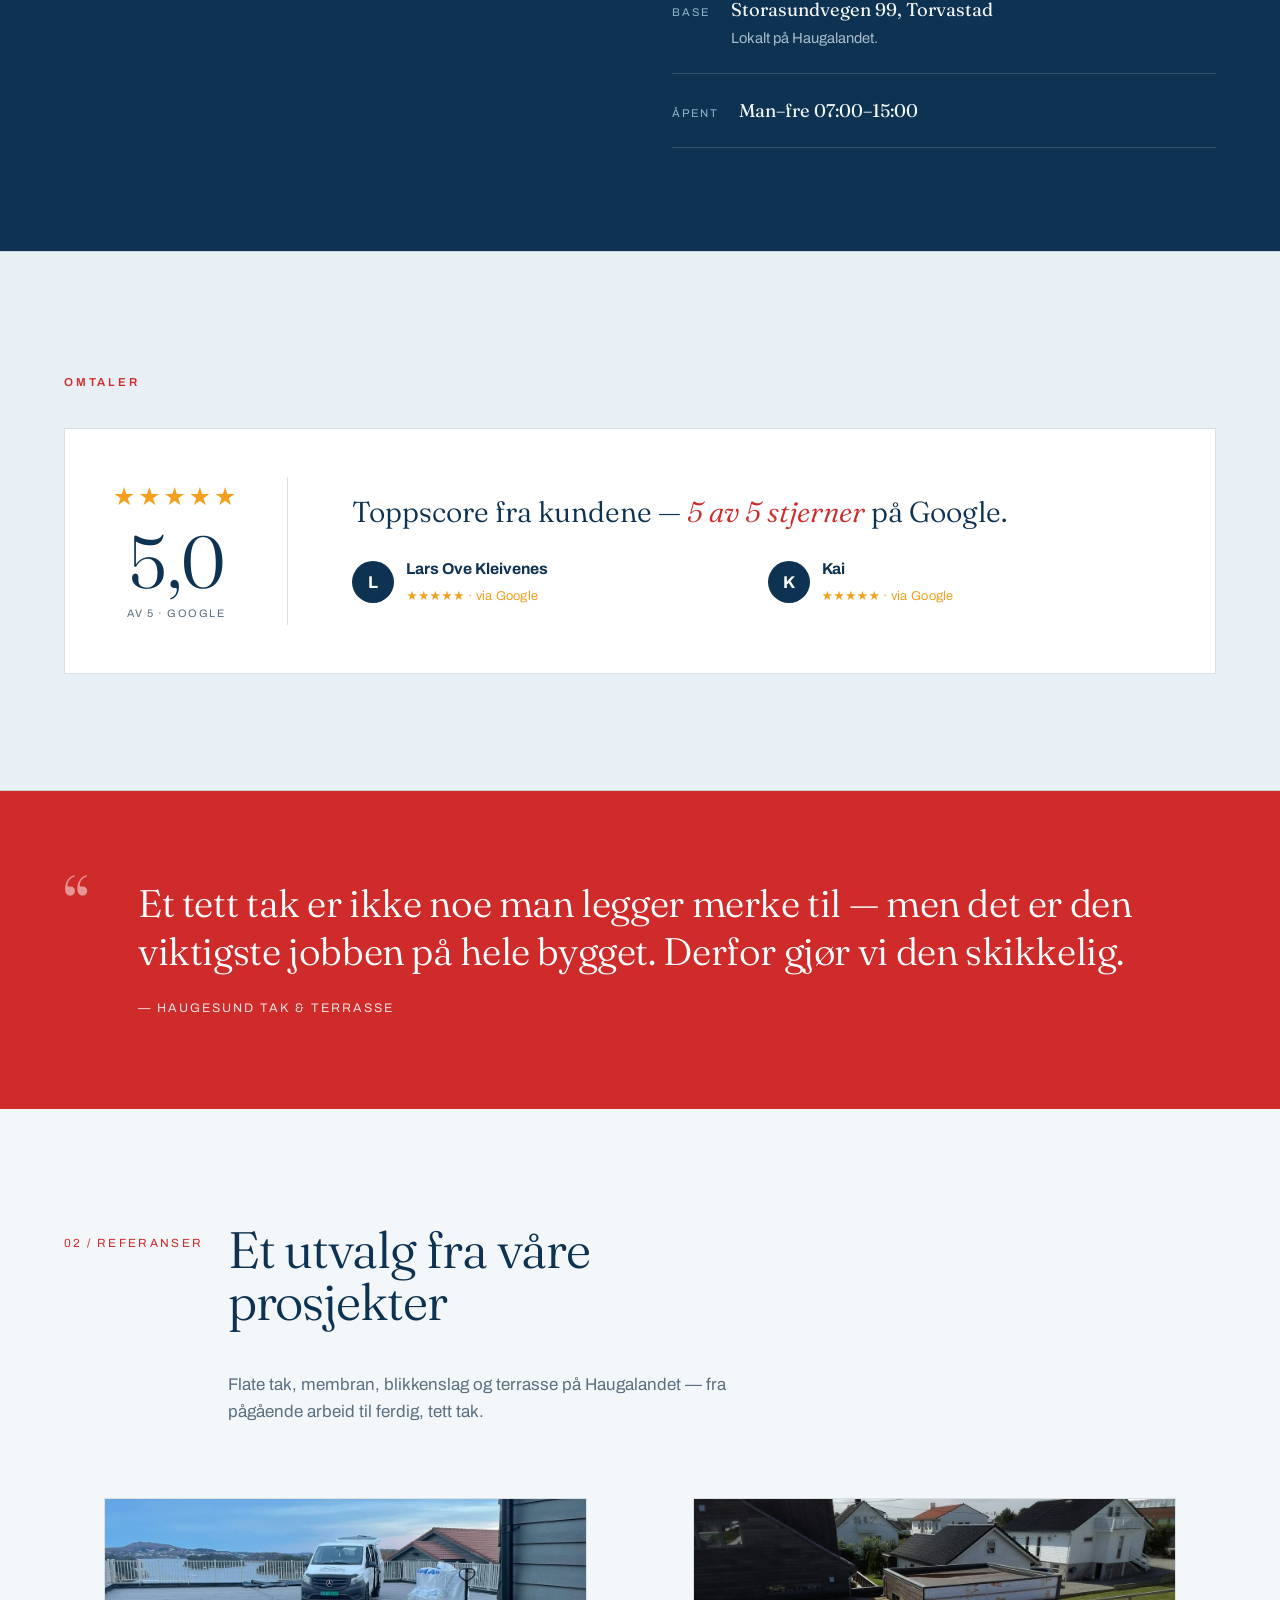
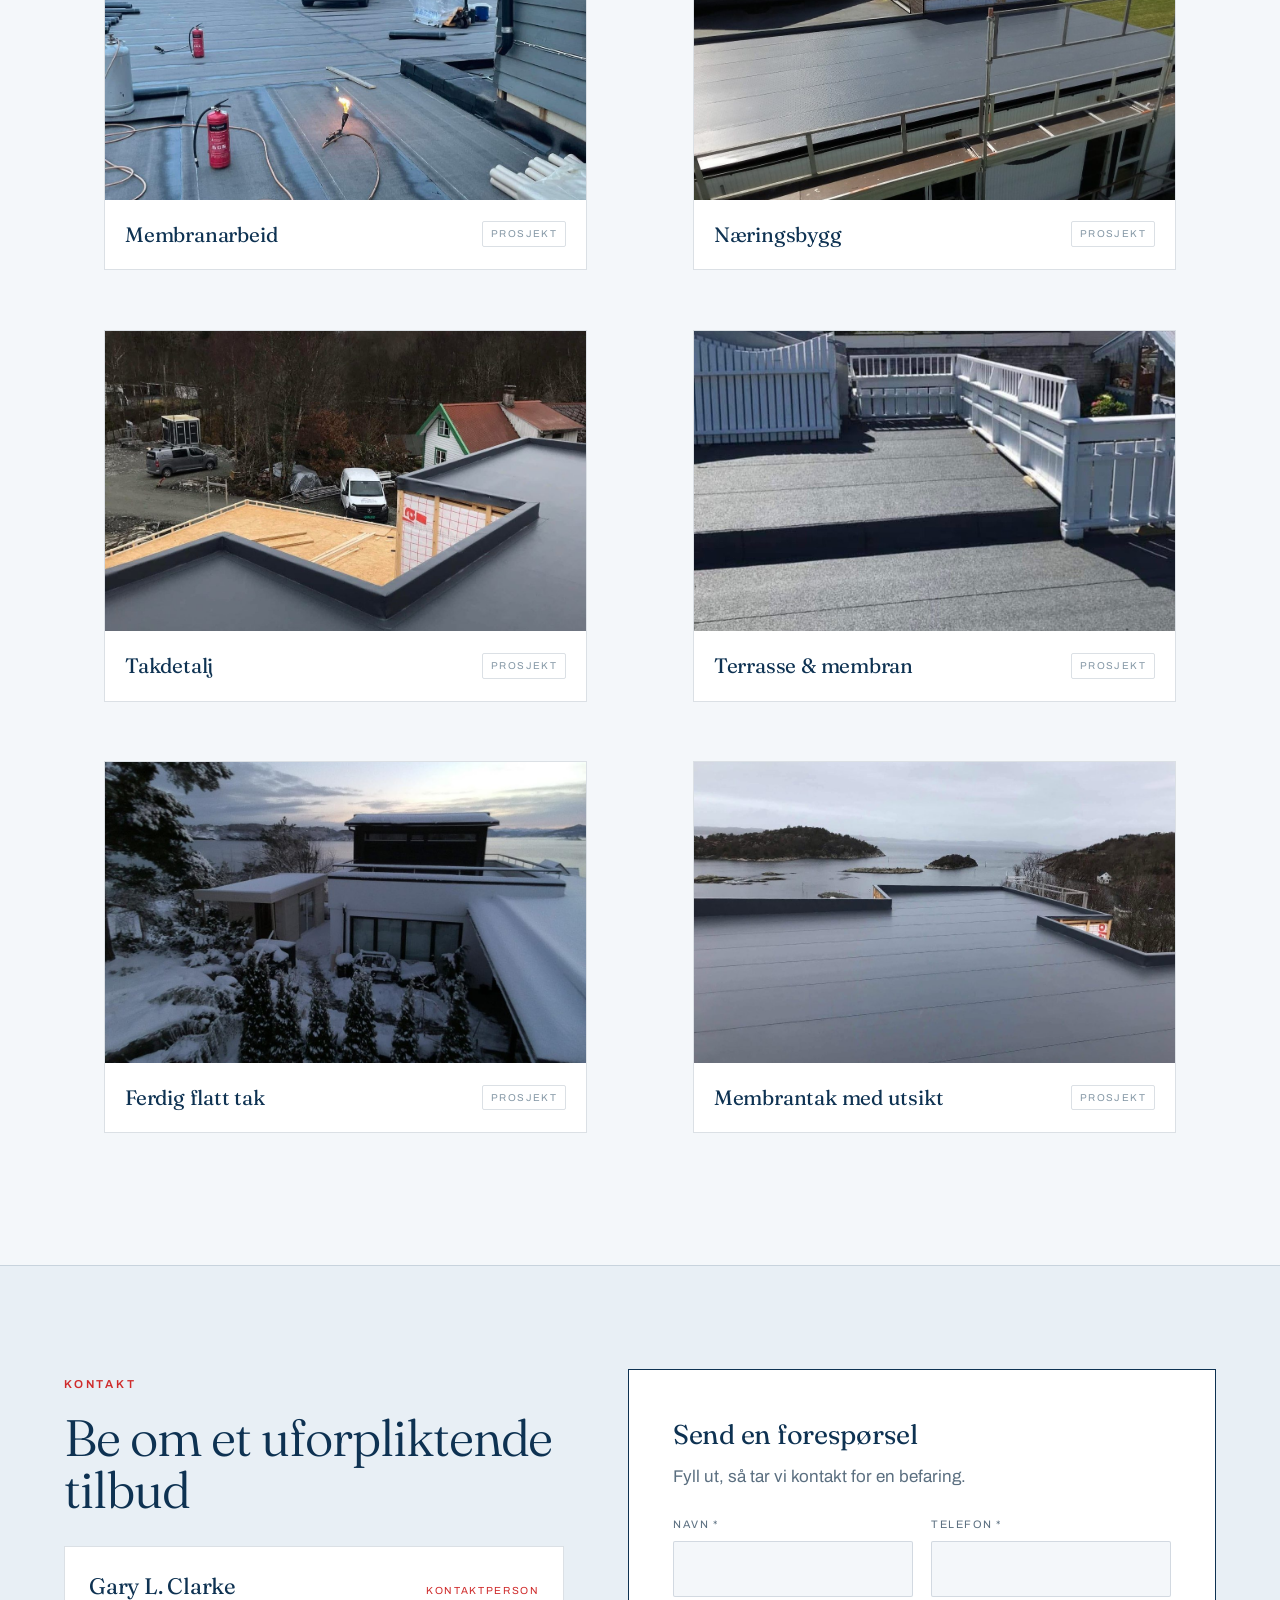
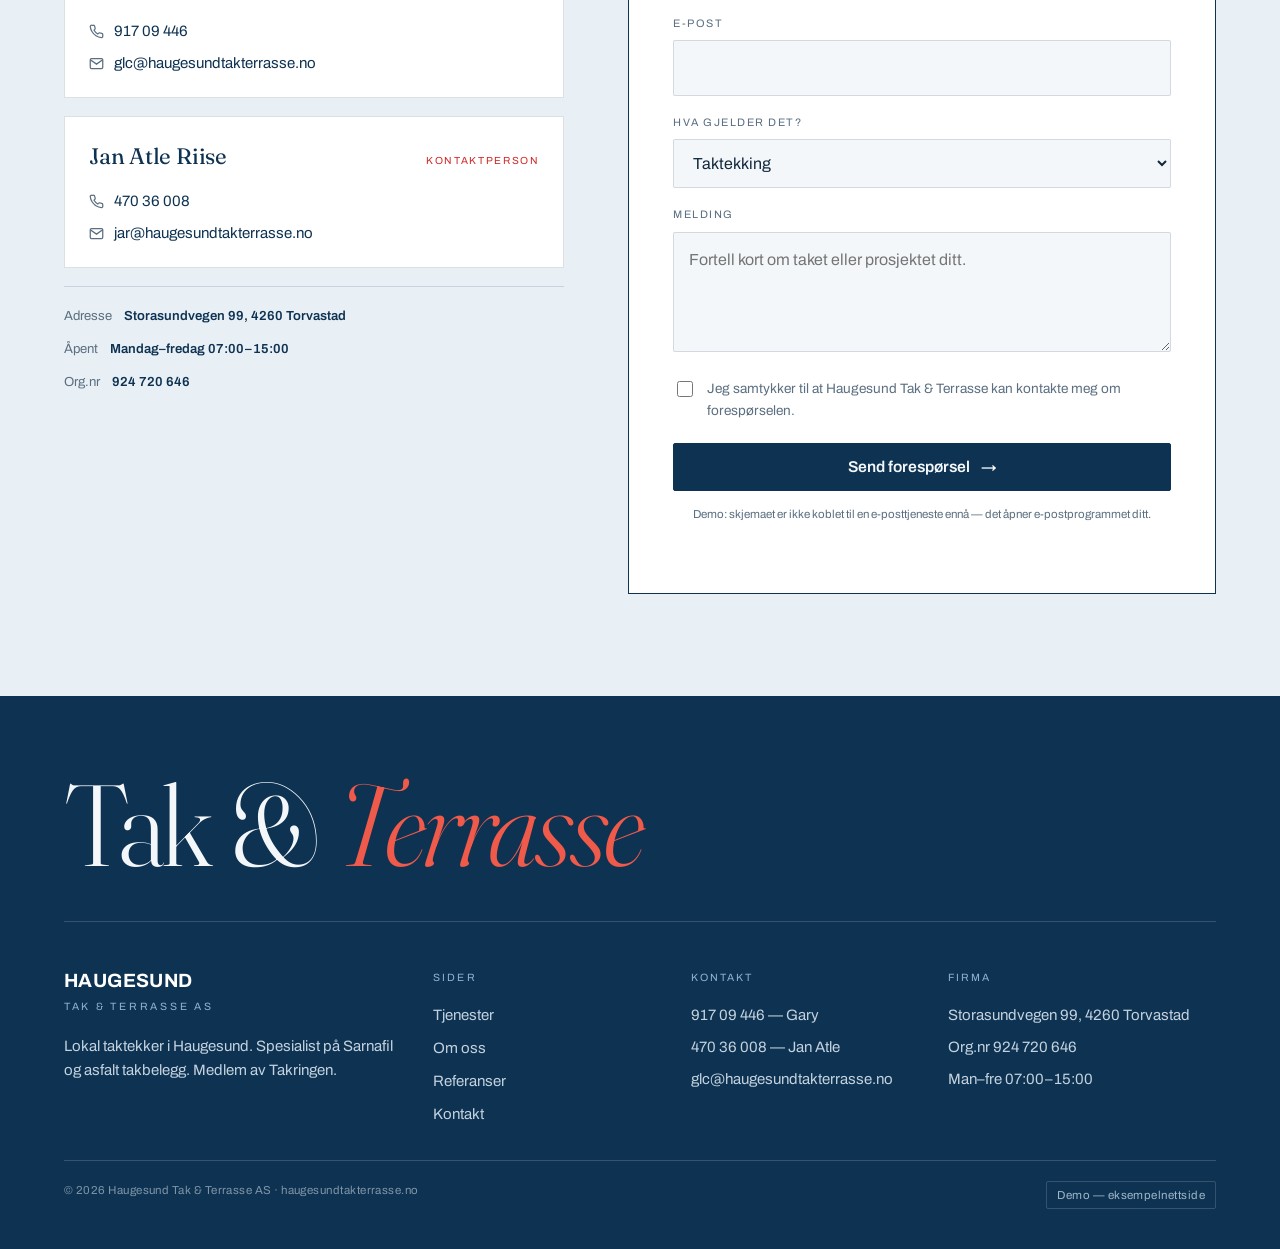
==== commit ce8ad585: "Bruk firmaets ekte prosjektfoto - Hentet ~20 prosjektfoto fra Google Drive, beskar bort skjermdump-k" ====
--- a/haugesund-tak-terrasse/index.html
+++ b/haugesund-tak-terrasse/index.html
@@ -113,8 +113,8 @@
       </dl>
     </div>
     <div class="hero-r rv d1">
-      <img src="assets/img/hero-panel.svg" alt="Teknisk illustrasjon av tak med ståsøm og membranoppbygging" width="720" height="900">
-      <span class="tag">Membrantak · detalj</span>
+      <img src="assets/img/foto/hero.jpg" alt="Nytt flatt membrantak lagt av Haugesund Tak & Terrasse" fetchpriority="high">
+      <span class="tag">Nytt membrantak</span>
     </div>
   </div>
 </section>
@@ -253,16 +253,17 @@
   <div class="wrap">
     <div class="sec-head">
       <span class="idx">02 / REFERANSER</span>
-      <h2>Slik kan en referanseside se ut</h2>
-      <p class="sub">Grafikkene under er laget for demoen for å vise oppsettet — de byttes ut med foto fra egne prosjekter.</p>
+      <h2>Et utvalg fra våre prosjekter</h2>
+      <p class="sub">Flate tak, membran, blikkenslag og terrasse på Haugalandet — fra pågående arbeid til ferdig, tett tak.</p>
     </div>
     <div class="proj-grid">
-      <figure class="proj rv"><div class="im"><img src="assets/img/proj-flattak.svg" alt="Grafikk: flatt tak med membran"></div><figcaption class="cap"><h3>Flatt tak · membran</h3><span class="t">Illustrasjon</span></figcaption></figure>
-      <figure class="proj rv d1"><div class="im"><img src="assets/img/proj-skraatak.svg" alt="Grafikk: skrå tak med ståsøm"></div><figcaption class="cap"><h3>Skrå tak · tekking</h3><span class="t">Illustrasjon</span></figcaption></figure>
-      <figure class="proj rv"><div class="im"><img src="assets/img/proj-blikk.svg" alt="Grafikk: blikkenslag, takrenner og nedløp"></div><figcaption class="cap"><h3>Blikkenslag</h3><span class="t">Illustrasjon</span></figcaption></figure>
-      <figure class="proj rv d1"><div class="im"><img src="assets/img/proj-terrasse.svg" alt="Grafikk: terrasse i tre"></div><figcaption class="cap"><h3>Terrasse</h3><span class="t">Illustrasjon</span></figcaption></figure>
-    </div>
-    <p class="note">Demo · illustrasjoner erstattes med ekte prosjektfoto før lansering.</p>
+      <figure class="proj rv"><div class="im"><img src="assets/img/foto/ref-1.jpg" alt="Sveising av membran på flatt tak" loading="lazy"></div><figcaption class="cap"><h3>Membranarbeid</h3><span class="t">Prosjekt</span></figcaption></figure>
+      <figure class="proj rv d1"><div class="im"><img src="assets/img/foto/ref-2.jpg" alt="Flatt membrantak på næringsbygg" loading="lazy"></div><figcaption class="cap"><h3>Næringsbygg</h3><span class="t">Prosjekt</span></figcaption></figure>
+      <figure class="proj rv"><div class="im"><img src="assets/img/foto/ref-3.jpg" alt="Takdetalj med beslag og parapet" loading="lazy"></div><figcaption class="cap"><h3>Takdetalj</h3><span class="t">Prosjekt</span></figcaption></figure>
+      <figure class="proj rv d1"><div class="im"><img src="assets/img/foto/ref-4.jpg" alt="Terrasse og balkong med membran og rekkverk" loading="lazy"></div><figcaption class="cap"><h3>Terrasse &amp; membran</h3><span class="t">Prosjekt</span></figcaption></figure>
+      <figure class="proj rv"><div class="im"><img src="assets/img/foto/ref-5.jpg" alt="Ferdig flatt tak på moderne enebolig" loading="lazy"></div><figcaption class="cap"><h3>Ferdig flatt tak</h3><span class="t">Prosjekt</span></figcaption></figure>
+      <figure class="proj rv d1"><div class="im"><img src="assets/img/foto/ref-6.jpg" alt="Nytt membrantak med utsikt mot sjøen" loading="lazy"></div><figcaption class="cap"><h3>Membrantak med utsikt</h3><span class="t">Prosjekt</span></figcaption></figure>
+    </div>
   </div>
 </section>
 
